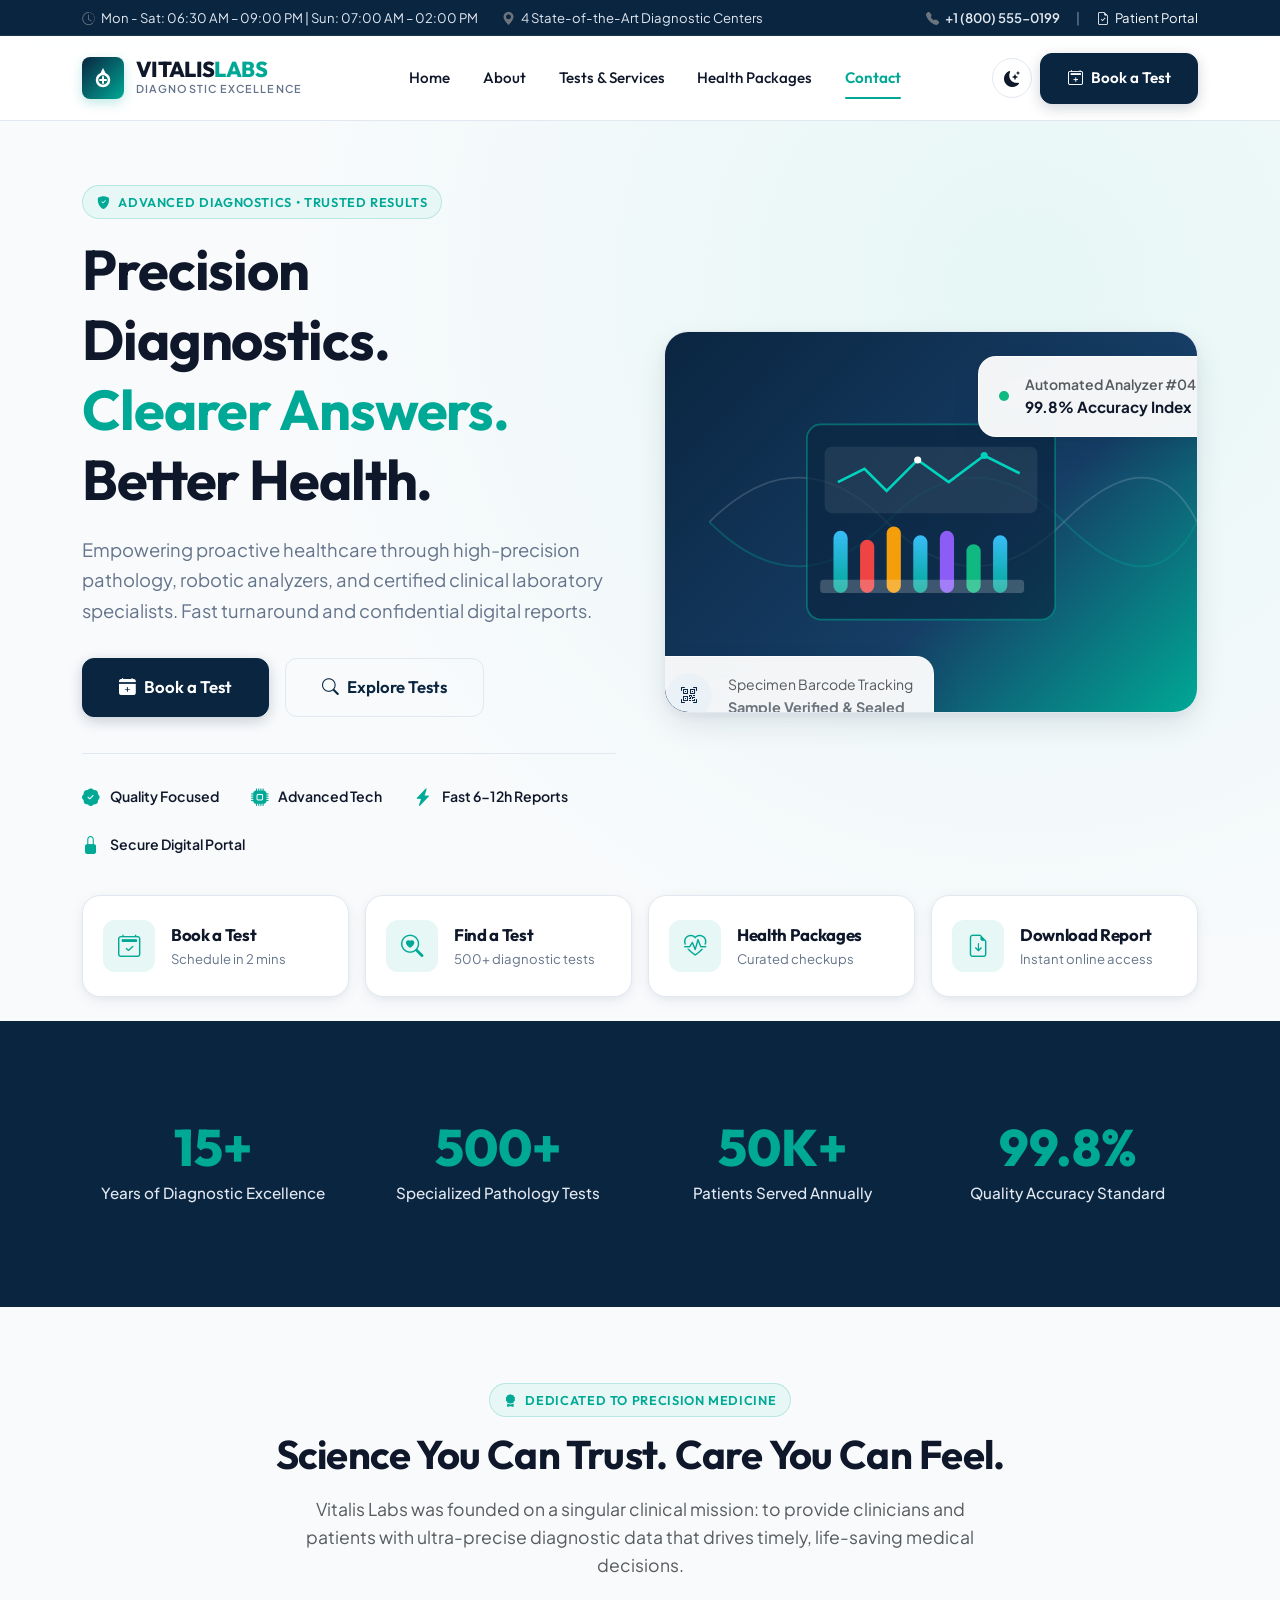
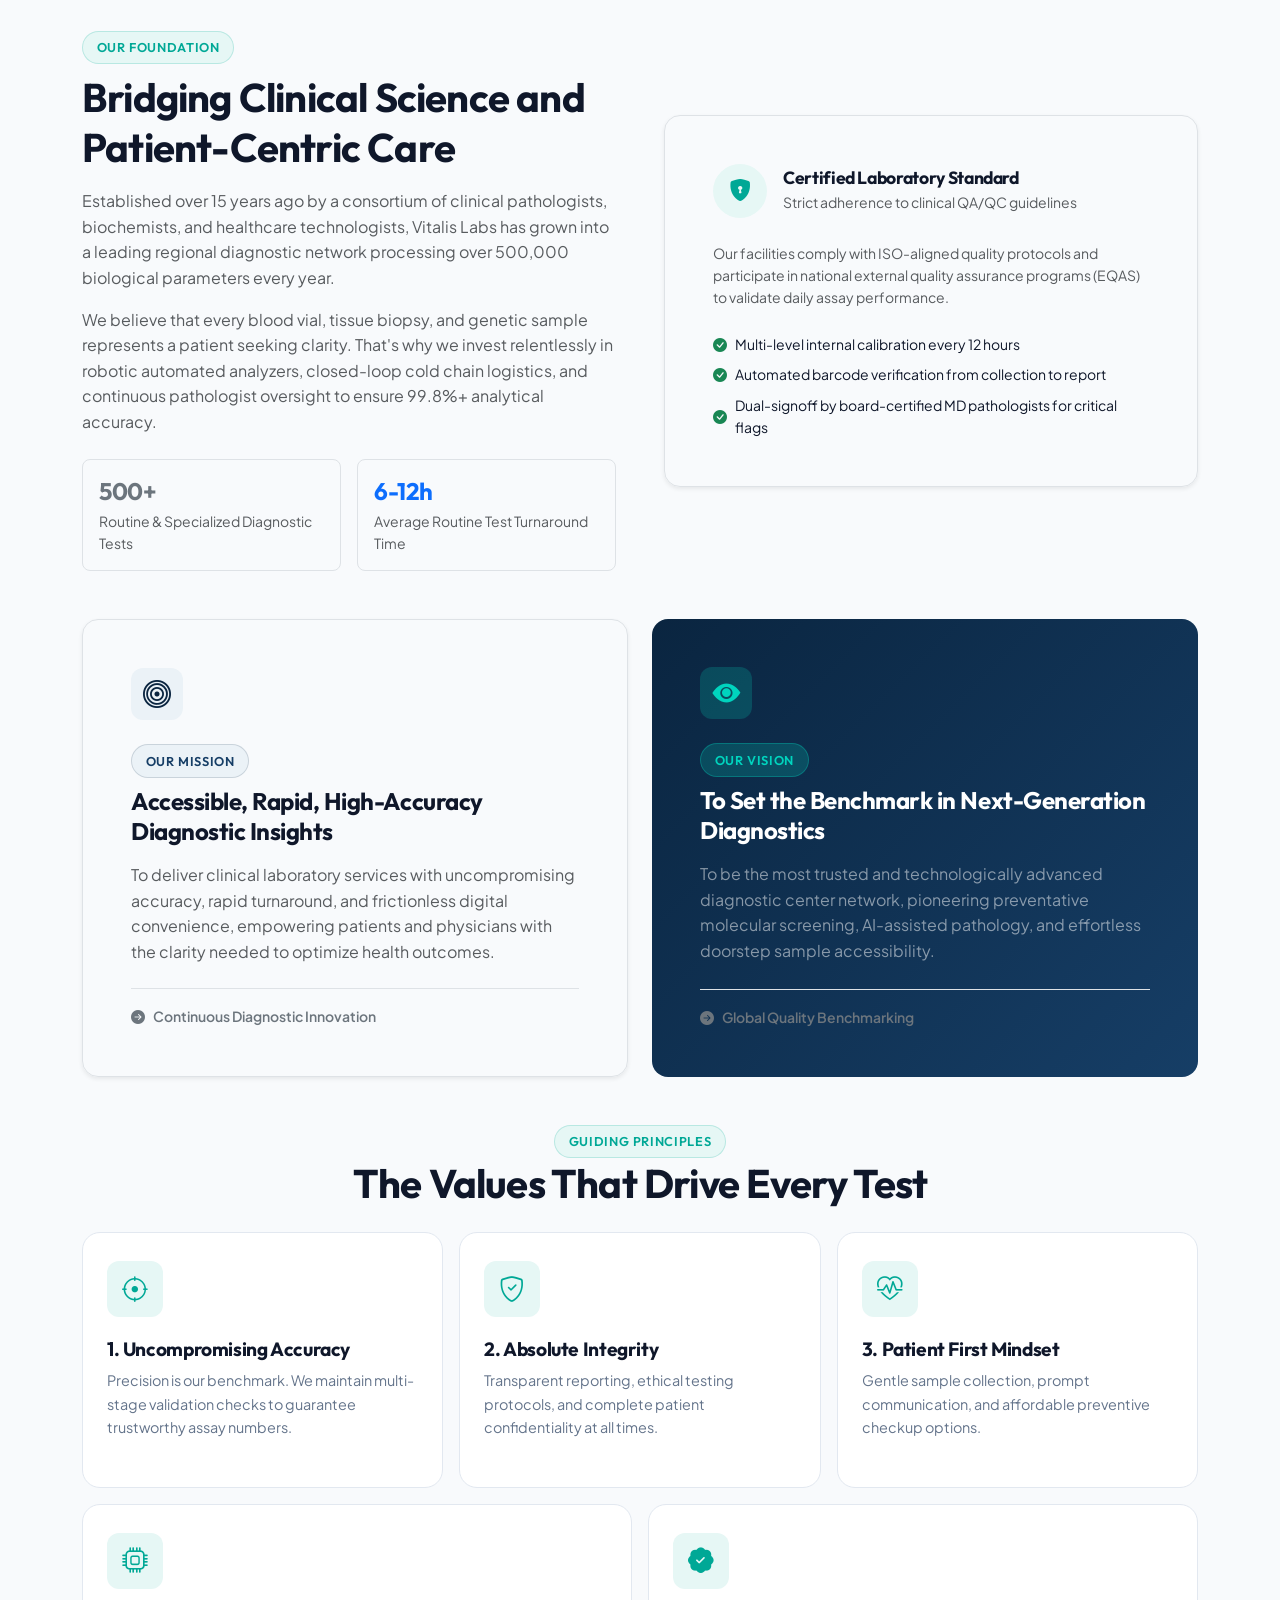
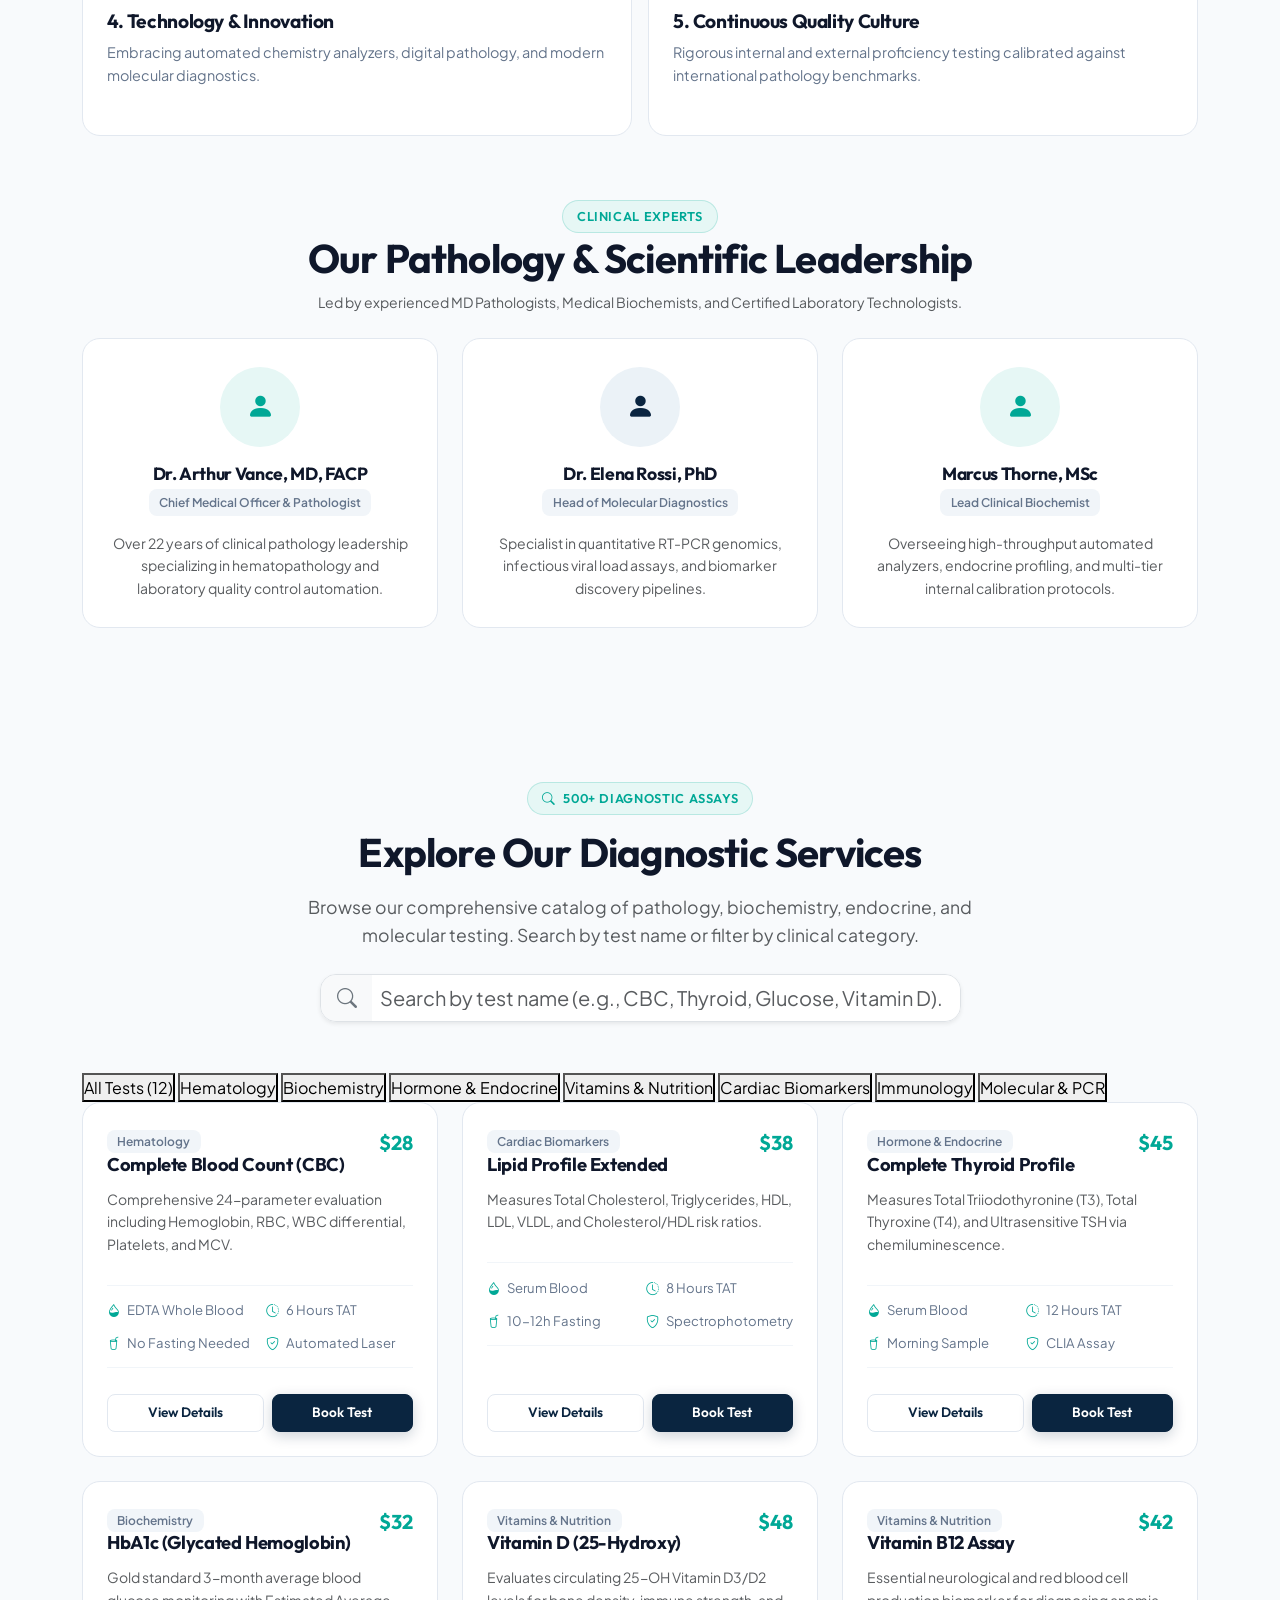
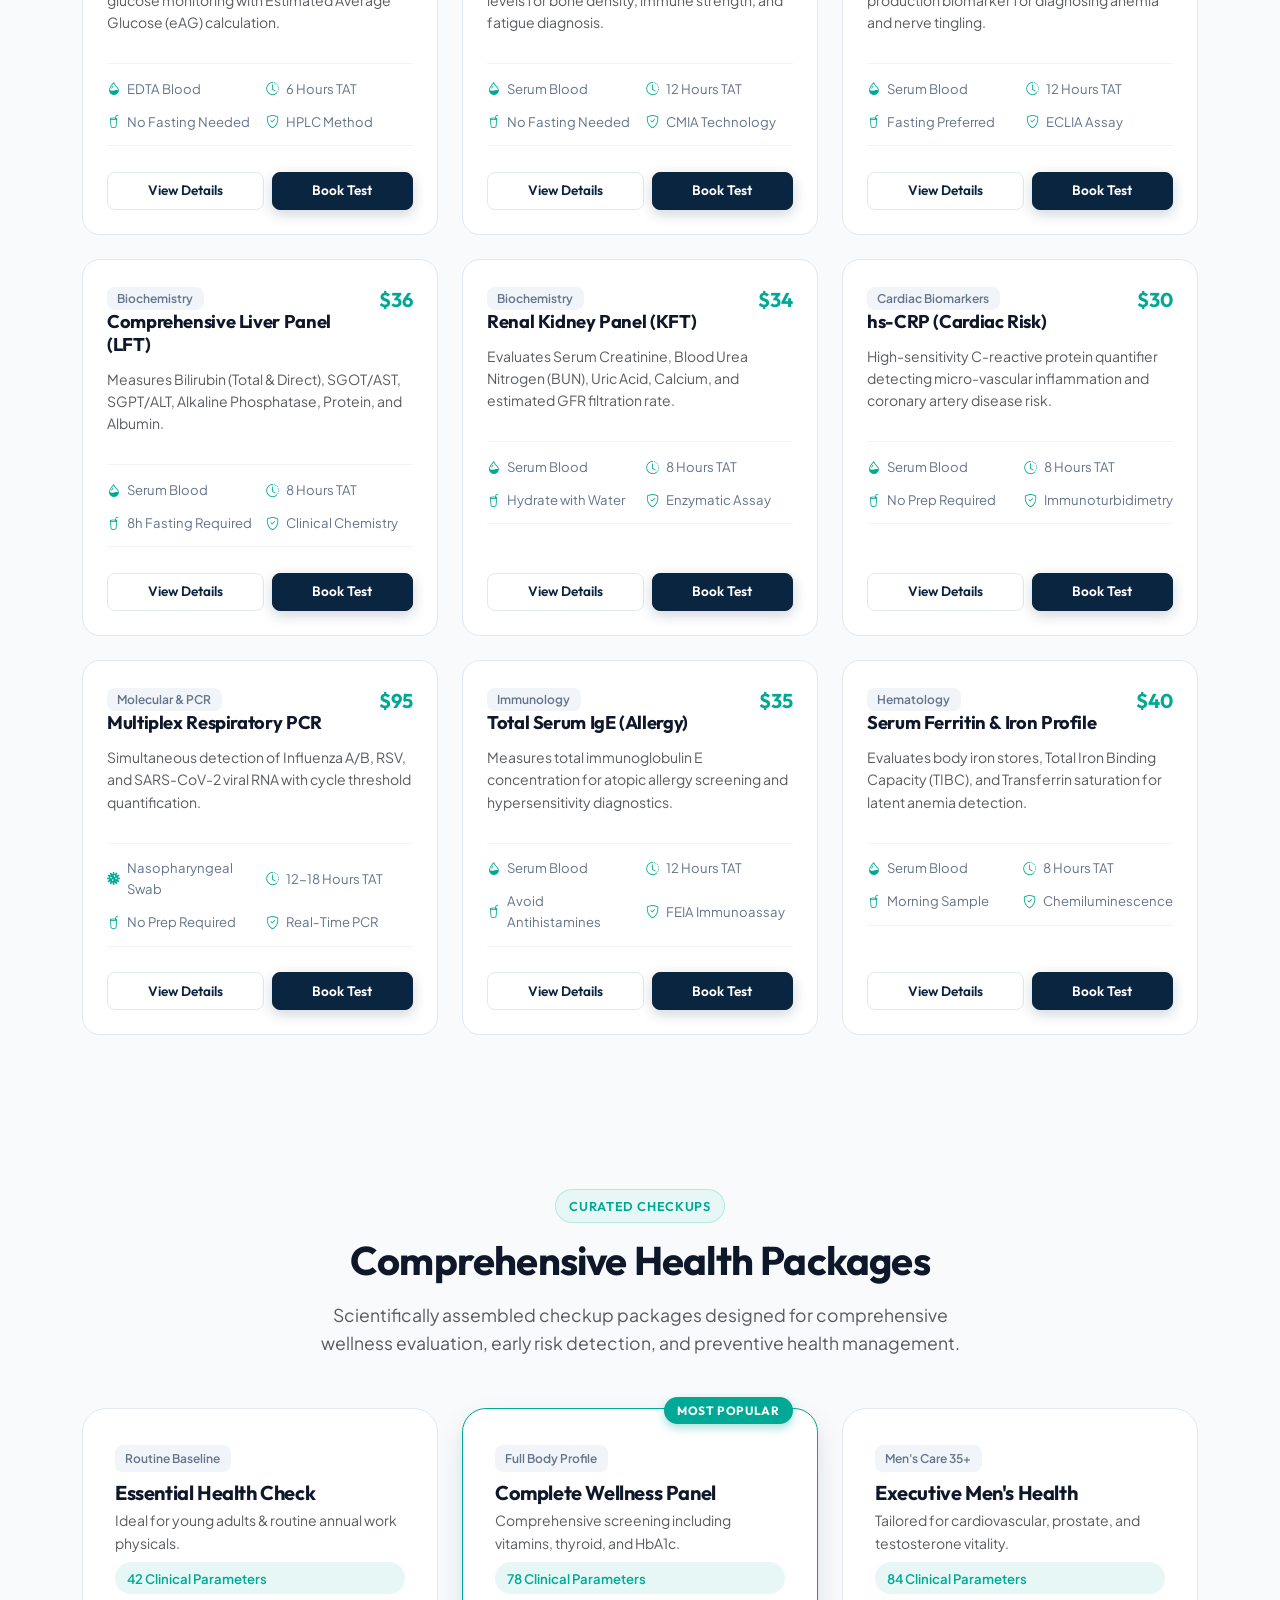
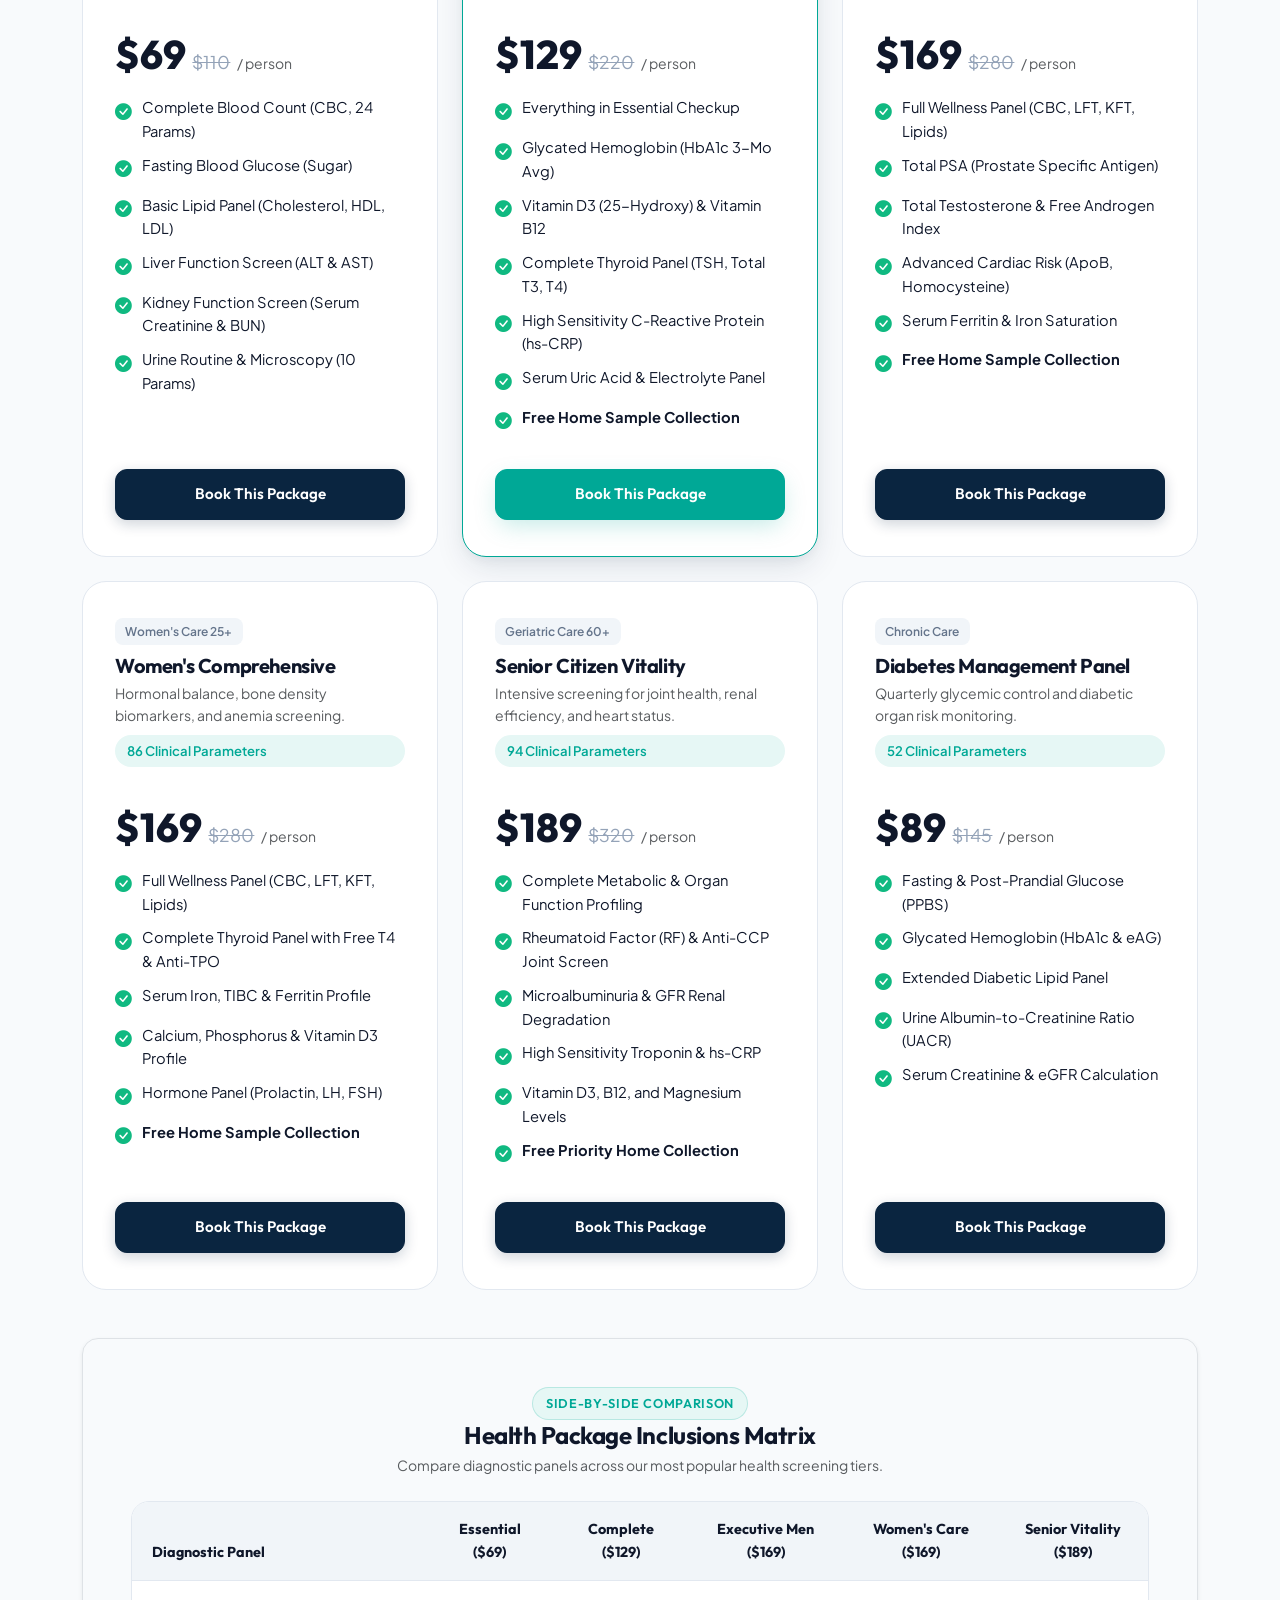
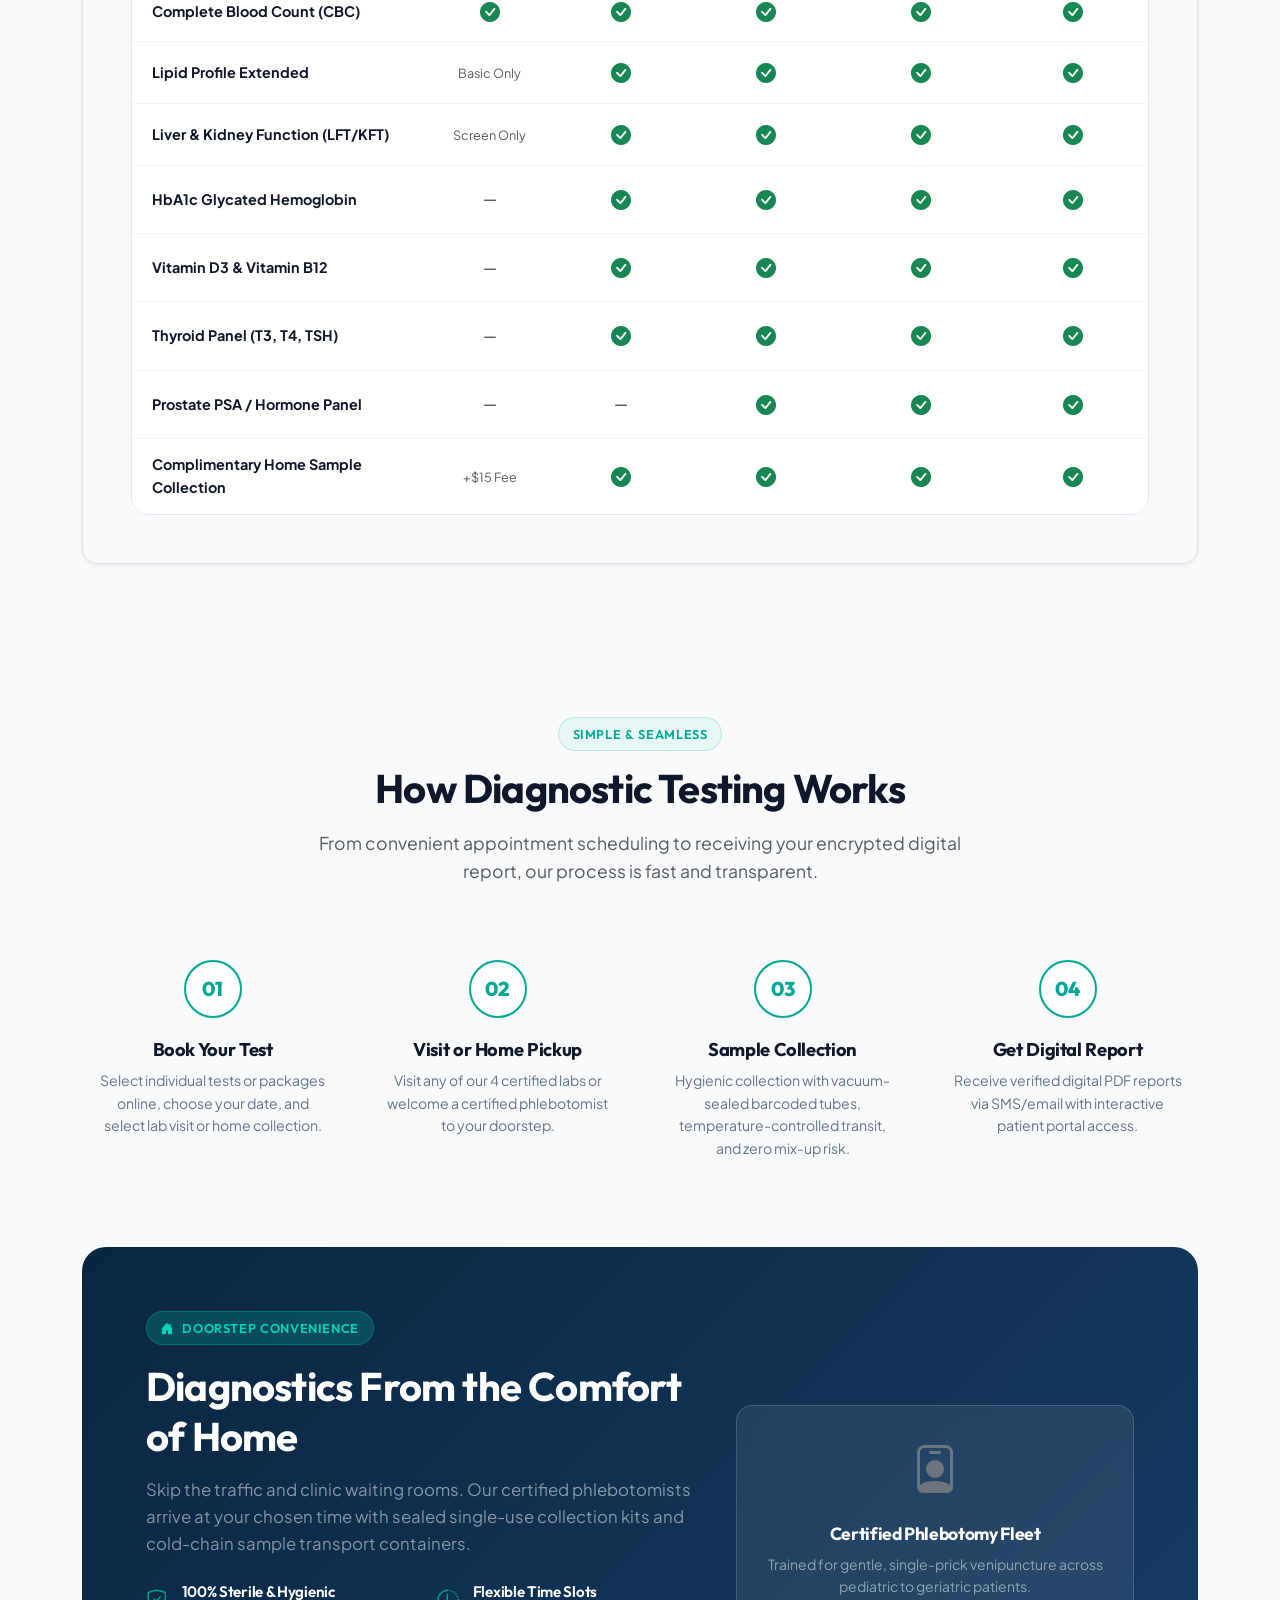
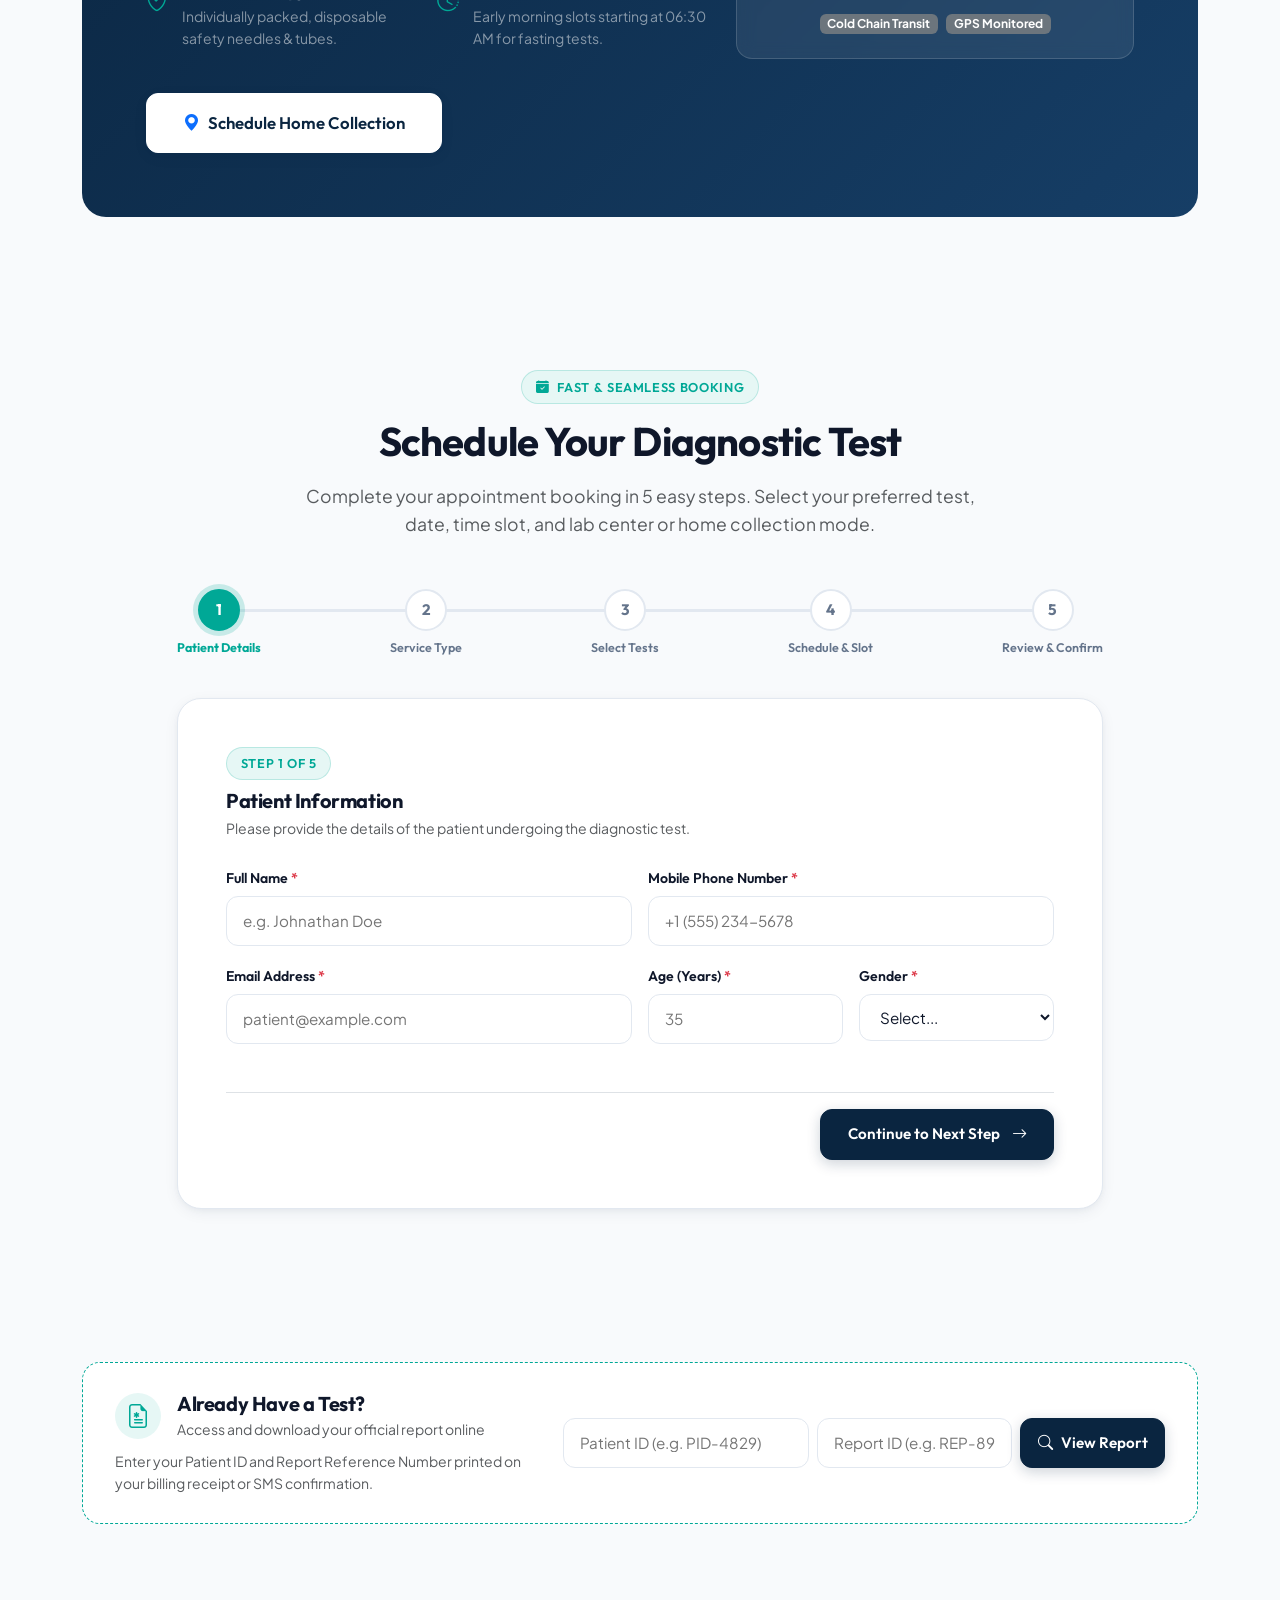
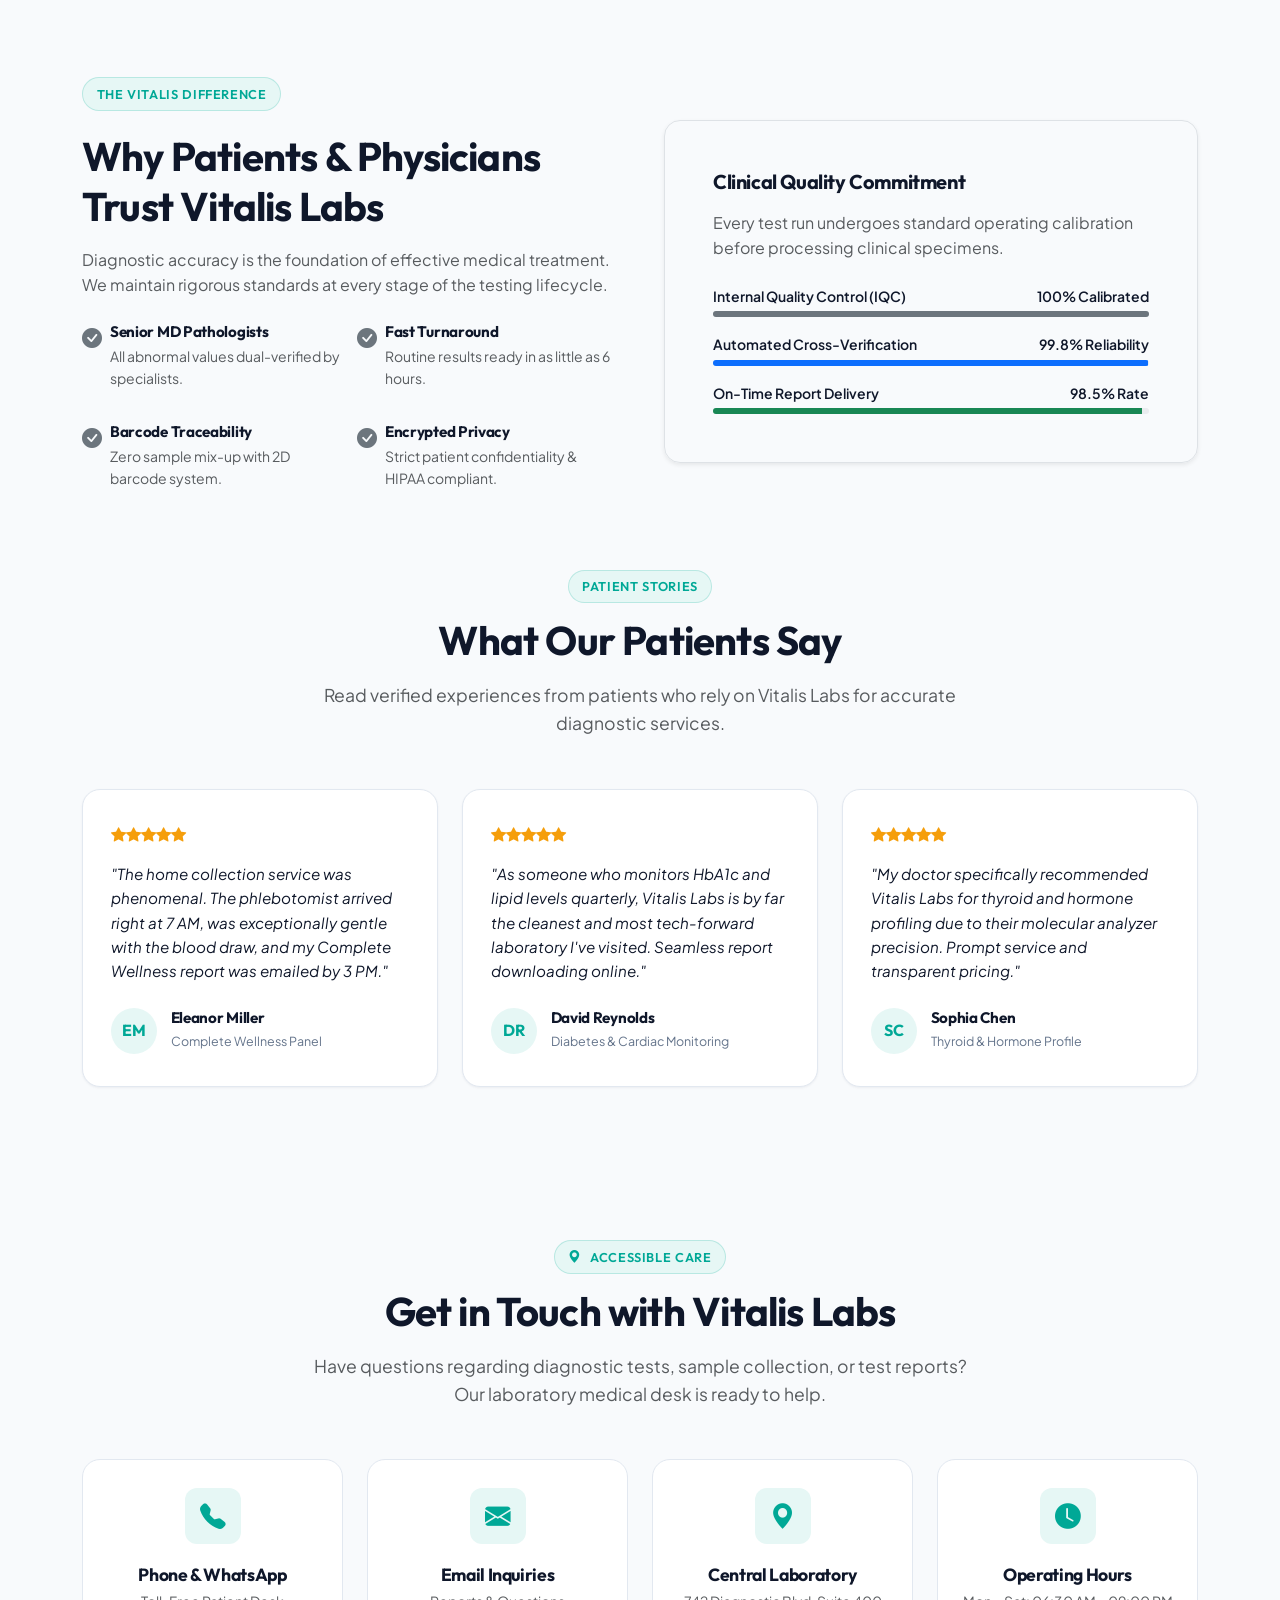
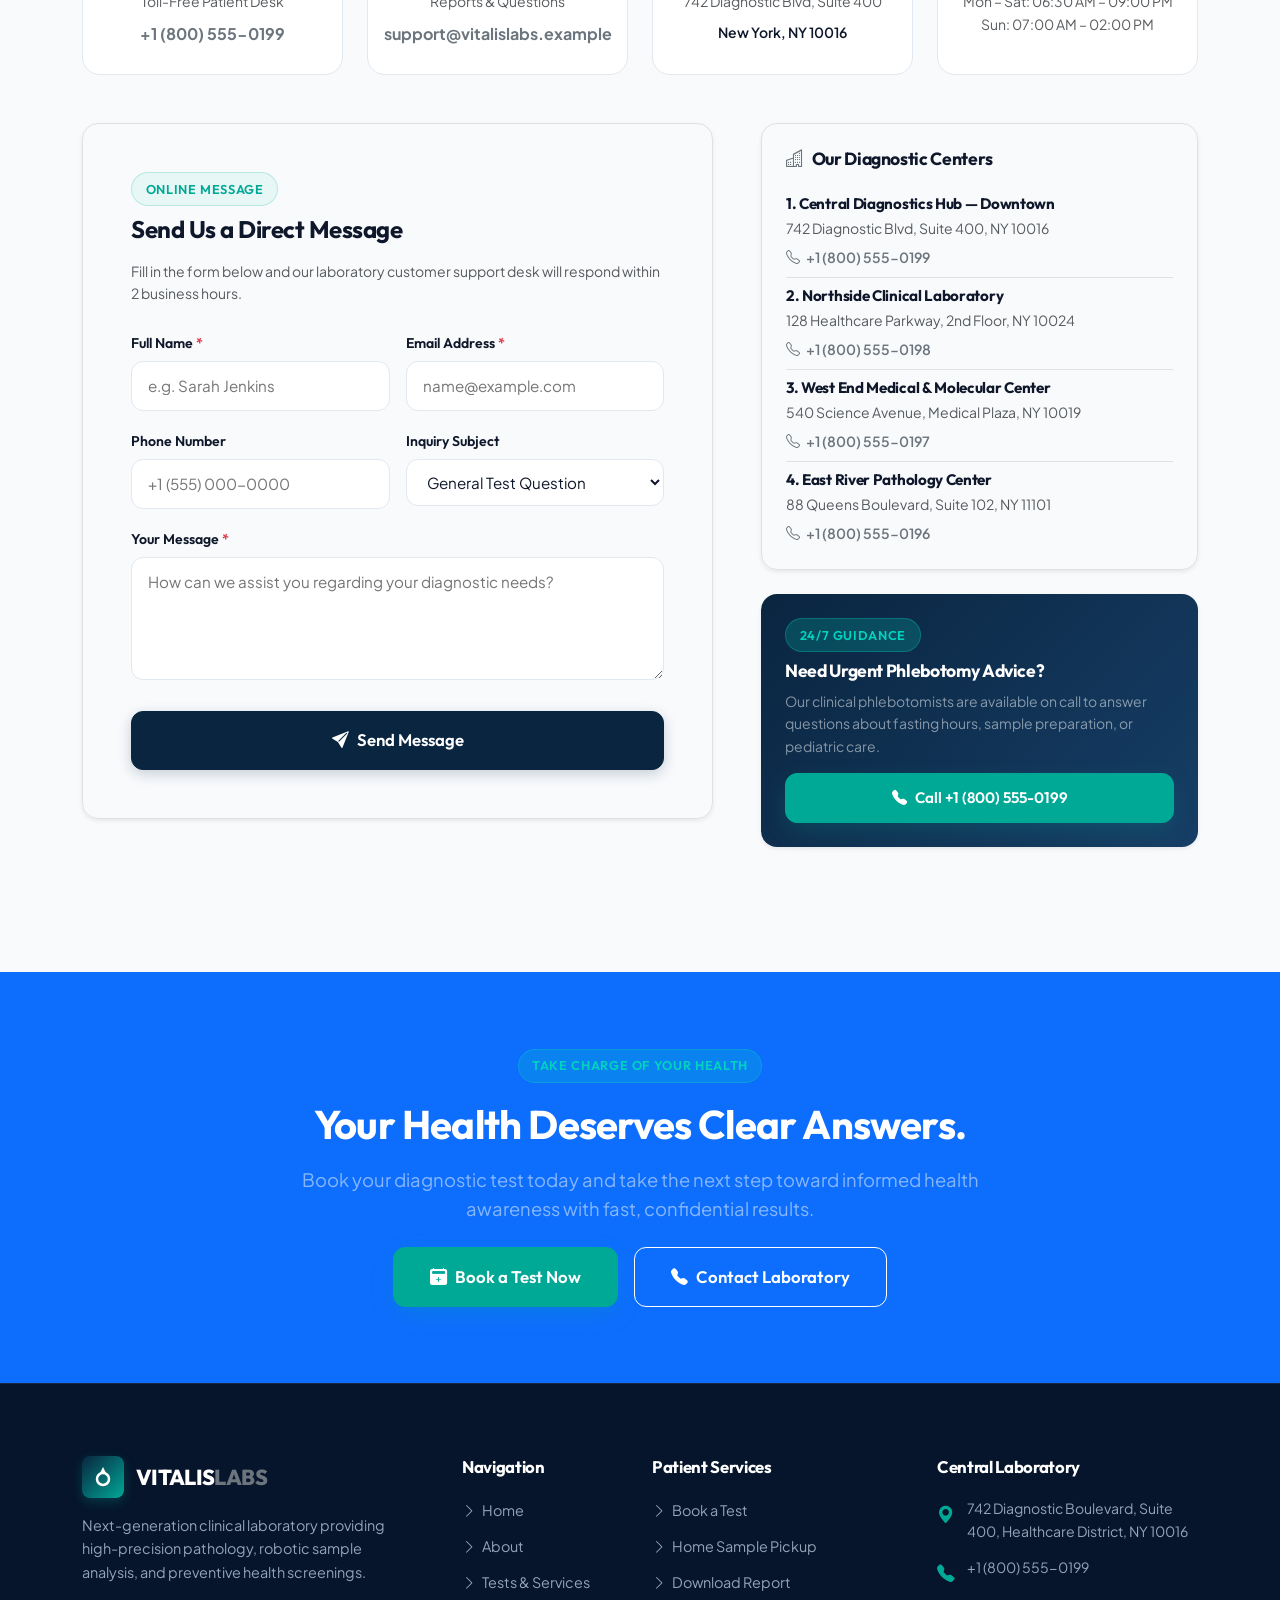
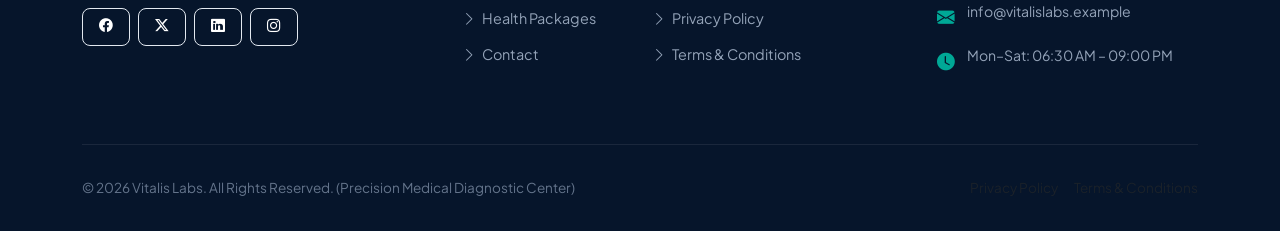
==== index.html @ 1c73267d "Initial commit - Vitalis Labs Medical Laboratory Single Page Website" ====
<!DOCTYPE html>
<html lang="en" data-theme="light">
<head>
  <meta charset="UTF-8">
  <meta name="viewport" content="width=device-width, initial-scale=1.0">
  <title>Vitalis Labs — Precision Medical Diagnostic & Pathology Center</title>
  <meta name="description" content="Vitalis Labs delivers next-generation clinical pathology, molecular diagnostics, and preventive health screenings with unmatched accuracy, rapid digital reports, and convenient home sample collection.">
  <meta name="keywords" content="medical laboratory, blood test, diagnostic center, pathology lab, health checkup packages, molecular diagnostics, home sample collection, book lab test online">
  <meta name="author" content="Vitalis Labs">
  
  <!-- Open Graph / Social Meta -->
  <meta property="og:type" content="website">
  <meta property="og:title" content="Vitalis Labs — Precision Diagnostics. Clearer Answers. Better Health.">
  <meta property="og:description" content="Next-generation medical diagnostics and clinical pathology lab offering 500+ diagnostic tests, comprehensive wellness packages, and certified digital reports.">
  
  <!-- Bootstrap 5 CSS & Bootstrap Icons -->
  <link rel="stylesheet" href="https://cdn.jsdelivr.net/npm/bootstrap@5.3.3/dist/css/bootstrap.min.css">
  <link rel="stylesheet" href="https://cdn.jsdelivr.net/npm/bootstrap-icons@1.11.3/font/bootstrap-icons.min.css">
  
  <!-- Custom Design System Stylesheet -->
  <link rel="stylesheet" href="assets/css/style.css">
</head>
<body data-bs-spy="scroll" data-bs-target="#vitalisMainNav" data-bs-offset="100" tabindex="0">

  <!-- TOP ANNOUNCEMENT & QUICK INFO BAR -->
  <div class="vitalis-topbar d-none d-md-block">
    <div class="container">
      <div class="d-flex justify-content-between align-items-center">
        <div class="d-flex align-items-center gap-4">
          <span><i class="bi bi-clock-history text-secondary me-1"></i> Mon - Sat: 06:30 AM – 09:00 PM | Sun: 07:00 AM – 02:00 PM</span>
          <span><i class="bi bi-geo-alt-fill text-secondary me-1"></i> 4 State-of-the-Art Diagnostic Centers</span>
        </div>
        <div class="d-flex align-items-center gap-3">
          <a href="tel:+18005550199" class="fw-semibold"><i class="bi bi-telephone-fill text-secondary me-1"></i> +1 (800) 555-0199</a>
          <span class="text-white-50">|</span>
          <a href="#reportAccessSection" class="text-light hover-teal"><i class="bi bi-file-earmark-check me-1"></i> Patient Portal</a>
        </div>
      </div>
    </div>
  </div>

  <!-- STICKY MAIN NAVIGATION HEADER (Exact Same 5 Navigation Links) -->
  <header class="vitalis-navbar sticky-top">
    <div class="container">
      <nav class="navbar navbar-expand-lg p-0" id="vitalisMainNav">
        <!-- Brand Logo -->
        <a class="navbar-brand navbar-brand-vitalis" href="#home">
          <div class="brand-logo-icon">
            <svg width="24" height="24" viewBox="0 0 24 24" fill="none" xmlns="http://www.w3.org/2000/svg">
              <path d="M12 2L15 8H9L12 2Z" fill="white"/>
              <circle cx="12" cy="14" r="6" stroke="white" stroke-width="2.5"/>
              <path d="M9 14H15" stroke="white" stroke-width="2" stroke-linecap="round"/>
              <path d="M12 11V17" stroke="white" stroke-width="2" stroke-linecap="round"/>
            </svg>
          </div>
          <div class="brand-text">
            <span class="brand-title">VITALIS<span>LABS</span></span>
            <span class="brand-subtitle">Diagnostic Excellence</span>
          </div>
        </a>

        <!-- Right Side Nav Actions & Toggle -->
        <div class="d-flex align-items-center gap-2 order-lg-3">
          <!-- Theme Switcher -->
          <button class="theme-toggle-btn" aria-label="Toggle theme mode" title="Toggle Light / Dark Mode">
            <i class="bi bi-moon-stars-fill"></i>
          </button>

          <!-- Book a Test Primary CTA -->
          <a href="#book-a-test" class="btn-vitalis btn-vitalis-primary d-none d-sm-inline-flex">
            <i class="bi bi-calendar2-plus"></i> Book a Test
          </a>

          <!-- Mobile Hamburger Toggle -->
          <button class="navbar-toggler border-0 shadow-none p-1 ms-1" type="button" data-bs-toggle="offcanvas" data-bs-target="#vitalisOffcanvasNav" aria-controls="vitalisOffcanvasNav" aria-label="Toggle navigation">
            <i class="bi bi-list fs-2 text-main"></i>
          </button>
        </div>

        <!-- Desktop Navigation Links (Same 5 Nav Items) -->
        <div class="collapse navbar-collapse justify-content-center order-lg-2">
          <ul class="navbar-nav gap-1">
            <li class="nav-item">
              <a class="nav-link nav-link-vitalis active" aria-current="page" href="#home">Home</a>
            </li>
            <li class="nav-item">
              <a class="nav-link nav-link-vitalis" href="#about">About</a>
            </li>
            <li class="nav-item">
              <a class="nav-link nav-link-vitalis" href="#tests-services">Tests & Services</a>
            </li>
            <li class="nav-item">
              <a class="nav-link nav-link-vitalis" href="#health-packages">Health Packages</a>
            </li>
            <li class="nav-item">
              <a class="nav-link nav-link-vitalis" href="#contact">Contact</a>
            </li>
          </ul>
        </div>
      </nav>
    </div>
  </header>

  <!-- MOBILE OFFCANVAS NAVIGATION MENU (Same 5 Nav Items) -->
  <div class="offcanvas offcanvas-end" tabindex="-1" id="vitalisOffcanvasNav" aria-labelledby="vitalisOffcanvasNavLabel">
    <div class="offcanvas-header border-bottom">
      <div class="navbar-brand-vitalis">
        <div class="brand-logo-icon">
          <i class="bi bi-activity text-white"></i>
        </div>
        <div class="brand-text">
          <span class="brand-title">VITALIS<span>LABS</span></span>
        </div>
      </div>
      <button type="button" class="btn-close shadow-none" data-bs-dismiss="offcanvas" aria-label="Close"></button>
    </div>
    <div class="offcanvas-body d-flex flex-column justify-content-between p-4">
      <ul class="navbar-nav gap-2">
        <li class="nav-item">
          <a class="nav-link nav-link-vitalis active fs-5" href="#home" data-bs-dismiss="offcanvas">Home</a>
        </li>
        <li class="nav-item">
          <a class="nav-link nav-link-vitalis fs-5" href="#about" data-bs-dismiss="offcanvas">About</a>
        </li>
        <li class="nav-item">
          <a class="nav-link nav-link-vitalis fs-5" href="#tests-services" data-bs-dismiss="offcanvas">Tests & Services</a>
        </li>
        <li class="nav-item">
          <a class="nav-link nav-link-vitalis fs-5" href="#health-packages" data-bs-dismiss="offcanvas">Health Packages</a>
        </li>
        <li class="nav-item">
          <a class="nav-link nav-link-vitalis fs-5" href="#contact" data-bs-dismiss="offcanvas">Contact</a>
        </li>
      </ul>
      <div class="pt-4 border-top">
        <a href="#book-a-test" class="btn-vitalis btn-vitalis-primary w-100 mb-3" data-bs-dismiss="offcanvas">
          <i class="bi bi-calendar2-plus"></i> Book a Test
        </a>
        <p class="small text-muted mb-0"><i class="bi bi-telephone-fill text-secondary me-2"></i>+1 (800) 555-0199</p>
      </div>
    </div>
  </div>

  <!-- =========================================================================
       1. HERO SECTION (#home)
       ========================================================================= -->
  <section class="hero-vitalis" id="home">
    <div class="container">
      <div class="row align-items-center g-5">
        <!-- Hero Left Column -->
        <div class="col-lg-6 hero-content">
          <span class="badge-vitalis">
            <i class="bi bi-shield-fill-check"></i> Advanced Diagnostics • Trusted Results
          </span>
          <h1 class="hero-title">
            Precision Diagnostics. <br>
            <span class="text-teal">Clearer Answers.</span> <br>
            Better Health.
          </h1>
          <p class="hero-subtitle">
            Empowering proactive healthcare through high-precision pathology, robotic analyzers, and certified clinical laboratory specialists. Fast turnaround and confidential digital reports.
          </p>

          <div class="d-flex flex-wrap gap-3">
            <a href="#book-a-test" class="btn-vitalis btn-vitalis-primary btn-vitalis-lg">
              <i class="bi bi-calendar-plus-fill"></i> Book a Test
            </a>
            <a href="#tests-services" class="btn-vitalis btn-vitalis-outline btn-vitalis-lg">
              <i class="bi bi-search"></i> Explore Tests
            </a>
          </div>

          <!-- Trust Indicators -->
          <div class="hero-trust-list">
            <div class="trust-item">
              <i class="bi bi-patch-check-fill"></i>
              <span>Quality Focused</span>
            </div>
            <div class="trust-item">
              <i class="bi bi-cpu-fill"></i>
              <span>Advanced Tech</span>
            </div>
            <div class="trust-item">
              <i class="bi bi-lightning-charge-fill"></i>
              <span>Fast 6-12h Reports</span>
            </div>
            <div class="trust-item">
              <i class="bi bi-lock-fill"></i>
              <span>Secure Digital Portal</span>
            </div>
          </div>
        </div>

        <!-- Hero Right Column (Layered Visual Composition) -->
        <div class="col-lg-6 hero-visual-box">
          <div class="hero-main-card">
            <!-- Modern Clinical Graphic Representation -->
            <div class="hero-media-wrapper">
              <svg class="lab-illustration" viewBox="0 0 600 380" fill="none" xmlns="http://www.w3.org/2000/svg">
                <!-- Background Grid / Molecule Matrix -->
                <defs>
                  <linearGradient id="glowGrad" x1="0%" y1="0%" x2="100%" y2="100%">
                    <stop offset="0%" stop-color="#00A896" stop-opacity="0.8"/>
                    <stop offset="100%" stop-color="#0A2540" stop-opacity="0.95"/>
                  </linearGradient>
                  <linearGradient id="tubeGrad" x1="0%" y1="0%" x2="0%" y2="100%">
                    <stop offset="0%" stop-color="#38BDF8"/>
                    <stop offset="100%" stop-color="#00A896"/>
                  </linearGradient>
                </defs>
                
                <!-- Circuit & DNA wave lines -->
                <path d="M50 190 Q150 90, 250 190 T450 190 T600 190" stroke="rgba(255,255,255,0.15)" stroke-width="2" fill="none"/>
                <path d="M50 190 Q150 290, 250 190 T450 190 T600 190" stroke="rgba(0,168,150,0.3)" stroke-width="2" fill="none"/>
                
                <!-- Automated Laboratory Centerpiece -->
                <rect x="160" y="80" width="280" height="220" rx="16" fill="rgba(10,37,64,0.7)" stroke="rgba(0,168,150,0.5)" stroke-width="2"/>
                <rect x="180" y="105" width="240" height="75" rx="8" fill="rgba(255,255,255,0.08)"/>
                
                <!-- Digital Analyzer Screen Visualization -->
                <path d="M195 145 L225 130 L250 155 L285 120 L320 145 L360 115 L400 135" stroke="#00D4BE" stroke-width="3" fill="none"/>
                <circle cx="285" cy="120" r="4" fill="#FFFFFF"/>
                <circle cx="360" cy="115" r="4" fill="#00D4BE"/>

                <!-- Specimen Sample Tubes in Rack -->
                <rect x="190" y="200" width="16" height="70" rx="8" fill="url(#tubeGrad)"/>
                <rect x="220" y="210" width="16" height="60" rx="8" fill="#EF4444"/>
                <rect x="250" y="195" width="16" height="75" rx="8" fill="#F59E0B"/>
                <rect x="280" y="205" width="16" height="65" rx="8" fill="url(#tubeGrad)"/>
                <rect x="310" y="200" width="16" height="70" rx="8" fill="#8B5CF6"/>
                <rect x="340" y="215" width="16" height="55" rx="8" fill="#10B981"/>
                <rect x="370" y="205" width="16" height="65" rx="8" fill="url(#tubeGrad)"/>
                
                <rect x="175" y="255" width="230" height="15" rx="4" fill="rgba(255,255,255,0.2)"/>
              </svg>
            </div>

            <!-- Floating Card Top Right: Realtime Diagnostic Status -->
            <div class="floating-card floating-card-top">
              <div class="d-flex align-items-center gap-3">
                <span class="pulse-indicator"></span>
                <div>
                  <div class="small text-muted fw-semibold">Automated Analyzer #04</div>
                  <div class="fw-bold text-main" style="font-size: 0.95rem;">99.8% Accuracy Index</div>
                </div>
              </div>
            </div>

            <!-- Floating Card Bottom Left: Sample Track Card -->
            <div class="floating-card floating-card-bottom">
              <div class="d-flex align-items-center gap-3">
                <div class="author-avatar" style="background: var(--primary-subtle); color: var(--primary);">
                  <i class="bi bi-qr-code-scan"></i>
                </div>
                <div>
                  <div class="small text-muted">Specimen Barcode Tracking</div>
                  <div class="fw-bold text-secondary" style="font-size: 0.9rem;">Sample Verified & Sealed</div>
                </div>
              </div>
            </div>
          </div>
        </div>
      </div>
    </div>
  </section>

  <!-- QUICK ACTION CARDS -->
  <section class="quick-actions-bar">
    <div class="container">
      <div class="row g-3">
        <div class="col-sm-6 col-lg-3">
          <a href="#book-a-test" class="quick-action-card">
            <div class="quick-action-icon">
              <i class="bi bi-calendar2-check"></i>
            </div>
            <div>
              <h3 class="quick-action-title">Book a Test</h3>
              <p class="quick-action-desc">Schedule in 2 mins</p>
            </div>
          </a>
        </div>
        <div class="col-sm-6 col-lg-3">
          <a href="#tests-services" class="quick-action-card">
            <div class="quick-action-icon">
              <i class="bi bi-search-heart"></i>
            </div>
            <div>
              <h3 class="quick-action-title">Find a Test</h3>
              <p class="quick-action-desc">500+ diagnostic tests</p>
            </div>
          </a>
        </div>
        <div class="col-sm-6 col-lg-3">
          <a href="#health-packages" class="quick-action-card">
            <div class="quick-action-icon">
              <i class="bi bi-heart-pulse"></i>
            </div>
            <div>
              <h3 class="quick-action-title">Health Packages</h3>
              <p class="quick-action-desc">Curated checkups</p>
            </div>
          </a>
        </div>
        <div class="col-sm-6 col-lg-3">
          <a href="#reportAccessSection" class="quick-action-card">
            <div class="quick-action-icon">
              <i class="bi bi-file-earmark-arrow-down"></i>
            </div>
            <div>
              <h3 class="quick-action-title">Download Report</h3>
              <p class="quick-action-desc">Instant online access</p>
            </div>
          </a>
        </div>
      </div>
    </div>
  </section>

  <!-- TRUST & STATISTICS SECTION -->
  <section class="section-py stats-section mt-4">
    <div class="container">
      <div class="row g-4 text-center">
        <div class="col-6 col-md-3">
          <div class="stat-card">
            <div class="stat-number stat-counter" data-target="15" data-suffix="+">0</div>
            <div class="stat-label">Years of Diagnostic Excellence</div>
          </div>
        </div>
        <div class="col-6 col-md-3">
          <div class="stat-card">
            <div class="stat-number stat-counter" data-target="500" data-suffix="+">0</div>
            <div class="stat-label">Specialized Pathology Tests</div>
          </div>
        </div>
        <div class="col-6 col-md-3">
          <div class="stat-card">
            <div class="stat-number stat-counter" data-target="50" data-suffix="K+">0</div>
            <div class="stat-label">Patients Served Annually</div>
          </div>
        </div>
        <div class="col-6 col-md-3">
          <div class="stat-card">
            <div class="stat-number stat-counter" data-target="99.8" data-suffix="%">0</div>
            <div class="stat-label">Quality Accuracy Standard</div>
          </div>
        </div>
      </div>
    </div>
  </section>

  <!-- =========================================================================
       2. ABOUT US & CLINICAL LEADERSHIP (#about)
       ========================================================================= -->
  <section class="section-py" id="about">
    <div class="container">
      <!-- Section Header -->
      <div class="section-header text-center">
        <span class="badge-vitalis"><i class="bi bi-award-fill"></i> Dedicated to Precision Medicine</span>
        <h2 class="section-title">Science You Can Trust. <span class="text-teal">Care You Can Feel.</span></h2>
        <p class="section-desc text-muted">
          Vitalis Labs was founded on a singular clinical mission: to provide clinicians and patients with ultra-precise diagnostic data that drives timely, life-saving medical decisions.
        </p>
      </div>

      <!-- Story & Quality Standards -->
      <div class="row align-items-center g-5 mb-5">
        <div class="col-lg-6">
          <span class="badge-vitalis mb-2">Our Foundation</span>
          <h3 class="h2 fw-bold mb-3">Bridging Clinical Science and Patient-Centric Care</h3>
          <p class="text-muted mb-3">
            Established over 15 years ago by a consortium of clinical pathologists, biochemists, and healthcare technologists, Vitalis Labs has grown into a leading regional diagnostic network processing over 500,000 biological parameters every year.
          </p>
          <p class="text-muted mb-4">
            We believe that every blood vial, tissue biopsy, and genetic sample represents a patient seeking clarity. That's why we invest relentlessly in robotic automated analyzers, closed-loop cold chain logistics, and continuous pathologist oversight to ensure 99.8%+ analytical accuracy.
          </p>

          <div class="row g-3">
            <div class="col-6">
              <div class="p-3 rounded-3 bg-subtle border">
                <h4 class="h3 fw-bold text-secondary mb-1">500+</h4>
                <p class="small text-muted mb-0">Routine & Specialized Diagnostic Tests</p>
              </div>
            </div>
            <div class="col-6">
              <div class="p-3 rounded-3 bg-subtle border">
                <h4 class="h3 fw-bold text-primary mb-1">6-12h</h4>
                <p class="small text-muted mb-0">Average Routine Test Turnaround Time</p>
              </div>
            </div>
          </div>
        </div>

        <div class="col-lg-6">
          <div class="p-4 p-md-5 rounded-4 border bg-surface shadow-sm position-relative overflow-hidden">
            <div class="d-flex align-items-center gap-3 mb-4">
              <div class="author-avatar" style="width: 54px; height: 54px; font-size: 1.4rem;">
                <i class="bi bi-shield-lock-fill"></i>
              </div>
              <div>
                <h4 class="h5 fw-bold mb-0">Certified Laboratory Standard</h4>
                <span class="small text-muted">Strict adherence to clinical QA/QC guidelines</span>
              </div>
            </div>
            <p class="small text-muted mb-4">
              Our facilities comply with ISO-aligned quality protocols and participate in national external quality assurance programs (EQAS) to validate daily assay performance.
            </p>
            <ul class="list-unstyled mb-0">
              <li class="d-flex align-items-center gap-2 mb-2 small text-main">
                <i class="bi bi-check-circle-fill text-success"></i> Multi-level internal calibration every 12 hours
              </li>
              <li class="d-flex align-items-center gap-2 mb-2 small text-main">
                <i class="bi bi-check-circle-fill text-success"></i> Automated barcode verification from collection to report
              </li>
              <li class="d-flex align-items-center gap-2 small text-main">
                <i class="bi bi-check-circle-fill text-success"></i> Dual-signoff by board-certified MD pathologists for critical flags
              </li>
            </ul>
          </div>
        </div>
      </div>

      <!-- Mission & Vision Cards -->
      <div class="row g-4 mb-5">
        <div class="col-lg-6">
          <div class="p-4 p-md-5 rounded-4 h-100 bg-surface border shadow-sm d-flex flex-column justify-content-between">
            <div>
              <div class="quick-action-icon mb-4" style="background: var(--primary-subtle); color: var(--primary);">
                <i class="bi bi-bullseye fs-3"></i>
              </div>
              <span class="badge-vitalis badge-vitalis-primary mb-2">Our Mission</span>
              <h3 class="h3 fw-bold mb-3">Accessible, Rapid, High-Accuracy Diagnostic Insights</h3>
              <p class="text-muted mb-0">
                To deliver clinical laboratory services with uncompromising accuracy, rapid turnaround, and frictionless digital convenience, empowering patients and physicians with the clarity needed to optimize health outcomes.
              </p>
            </div>
            <div class="mt-4 pt-3 border-top d-flex align-items-center gap-2 text-secondary fw-semibold small">
              <i class="bi bi-arrow-right-circle-fill"></i> Continuous Diagnostic Innovation
            </div>
          </div>
        </div>

        <div class="col-lg-6">
          <div class="p-4 p-md-5 rounded-4 h-100 text-white d-flex flex-column justify-content-between" style="background: linear-gradient(135deg, #0A2540 0%, #163E66 100%); border-radius: var(--radius-xl);">
            <div>
              <div class="quick-action-icon mb-4" style="background: rgba(0, 212, 190, 0.2); color: #00D4BE;">
                <i class="bi bi-eye-fill fs-3"></i>
              </div>
              <span class="badge-vitalis mb-2" style="background: rgba(0, 212, 190, 0.2); color: #00D4BE; border-color: rgba(0, 212, 190, 0.3);">Our Vision</span>
              <h3 class="h3 fw-bold text-white mb-3">To Set the Benchmark in Next-Generation Diagnostics</h3>
              <p class="text-white-50 mb-0">
                To be the most trusted and technologically advanced diagnostic center network, pioneering preventative molecular screening, AI-assisted pathology, and effortless doorstep sample accessibility.
              </p>
            </div>
            <div class="mt-4 pt-3 border-top border-white-50 d-flex align-items-center gap-2 text-secondary fw-semibold small">
              <i class="bi bi-arrow-right-circle-fill text-secondary"></i> Global Quality Benchmarking
            </div>
          </div>
        </div>
      </div>

      <!-- Core Values -->
      <div class="mb-5">
        <div class="text-center mb-4">
          <span class="badge-vitalis">Guiding Principles</span>
          <h3 class="h2 fw-bold">The Values That Drive Every Test</h3>
        </div>

        <div class="row g-3">
          <div class="col-md-4 col-sm-6">
            <div class="category-card">
              <div class="category-icon-box"><i class="bi bi-crosshair"></i></div>
              <h4 class="category-title">1. Uncompromising Accuracy</h4>
              <p class="category-desc">Precision is our benchmark. We maintain multi-stage validation checks to guarantee trustworthy assay numbers.</p>
            </div>
          </div>
          <div class="col-md-4 col-sm-6">
            <div class="category-card">
              <div class="category-icon-box"><i class="bi bi-shield-check"></i></div>
              <h4 class="category-title">2. Absolute Integrity</h4>
              <p class="category-desc">Transparent reporting, ethical testing protocols, and complete patient confidentiality at all times.</p>
            </div>
          </div>
          <div class="col-md-4 col-sm-6">
            <div class="category-card">
              <div class="category-icon-box"><i class="bi bi-heart-pulse"></i></div>
              <h4 class="category-title">3. Patient First Mindset</h4>
              <p class="category-desc">Gentle sample collection, prompt communication, and affordable preventive checkup options.</p>
            </div>
          </div>
          <div class="col-md-6 col-sm-6">
            <div class="category-card">
              <div class="category-icon-box"><i class="bi bi-cpu"></i></div>
              <h4 class="category-title">4. Technology & Innovation</h4>
              <p class="category-desc">Embracing automated chemistry analyzers, digital pathology, and modern molecular diagnostics.</p>
            </div>
          </div>
          <div class="col-md-6 col-sm-12">
            <div class="category-card">
              <div class="category-icon-box"><i class="bi bi-patch-check-fill"></i></div>
              <h4 class="category-title">5. Continuous Quality Culture</h4>
              <p class="category-desc">Rigorous internal and external proficiency testing calibrated against international pathology benchmarks.</p>
            </div>
          </div>
        </div>
      </div>

      <!-- Scientific Leadership Team -->
      <div class="pt-3">
        <div class="text-center mb-4">
          <span class="badge-vitalis">Clinical Experts</span>
          <h3 class="h2 fw-bold">Our Pathology & Scientific Leadership</h3>
          <p class="text-muted small">Led by experienced MD Pathologists, Medical Biochemists, and Certified Laboratory Technologists.</p>
        </div>

        <div class="row g-4">
          <div class="col-md-4">
            <div class="category-card text-center align-items-center">
              <div class="author-avatar mb-3" style="width: 80px; height: 80px; font-size: 1.75rem; background: var(--secondary-light); color: var(--secondary);">
                <i class="bi bi-person-fill"></i>
              </div>
              <h4 class="h5 fw-bold mb-1">Dr. Arthur Vance, MD, FACP</h4>
              <span class="badge-tag mb-3">Chief Medical Officer & Pathologist</span>
              <p class="small text-muted mb-0">Over 22 years of clinical pathology leadership specializing in hematopathology and laboratory quality control automation.</p>
            </div>
          </div>

          <div class="col-md-4">
            <div class="category-card text-center align-items-center">
              <div class="author-avatar mb-3" style="width: 80px; height: 80px; font-size: 1.75rem; background: var(--primary-subtle); color: var(--primary);">
                <i class="bi bi-person-fill"></i>
              </div>
              <h4 class="h5 fw-bold mb-1">Dr. Elena Rossi, PhD</h4>
              <span class="badge-tag mb-3">Head of Molecular Diagnostics</span>
              <p class="small text-muted mb-0">Specialist in quantitative RT-PCR genomics, infectious viral load assays, and biomarker discovery pipelines.</p>
            </div>
          </div>

          <div class="col-md-4">
            <div class="category-card text-center align-items-center">
              <div class="author-avatar mb-3" style="width: 80px; height: 80px; font-size: 1.75rem; background: var(--secondary-light); color: var(--secondary);">
                <i class="bi bi-person-fill"></i>
              </div>
              <h4 class="h5 fw-bold mb-1">Marcus Thorne, MSc</h4>
              <span class="badge-tag mb-3">Lead Clinical Biochemist</span>
              <p class="small text-muted mb-0">Overseeing high-throughput automated analyzers, endocrine profiling, and multi-tier internal calibration protocols.</p>
            </div>
          </div>
        </div>
      </div>

    </div>
  </section>

  <!-- =========================================================================
       3. TESTS & SERVICES DIRECTORY (#tests-services)
       ========================================================================= -->
  <section class="section-py bg-alt" id="tests-services">
    <div class="container">
      <div class="section-header text-center">
        <span class="badge-vitalis"><i class="bi bi-search"></i> 500+ Diagnostic Assays</span>
        <h2 class="section-title">Explore Our Diagnostic Services</h2>
        <p class="section-desc text-muted mb-4">
          Browse our comprehensive catalog of pathology, biochemistry, endocrine, and molecular testing. Search by test name or filter by clinical category.
        </p>

        <!-- Live Search Input -->
        <div class="row justify-content-center">
          <div class="col-lg-7 col-md-9">
            <div class="input-group input-group-lg shadow-sm rounded-4 overflow-hidden border">
              <span class="input-group-text bg-surface border-0 ps-3 text-secondary"><i class="bi bi-search fs-5"></i></span>
              <input type="text" id="testSearchInput" class="form-control bg-surface border-0 shadow-none ps-2" placeholder="Search by test name (e.g., CBC, Thyroid, Glucose, Vitamin D)..." aria-label="Search tests">
            </div>
          </div>
        </div>
      </div>

      <!-- Category Filter Pills -->
      <div class="test-filter-pills-wrap">
        <button class="test-filter-pill active" data-filter="all">All Tests (12)</button>
        <button class="test-filter-pill" data-filter="hematology">Hematology</button>
        <button class="test-filter-pill" data-filter="biochemistry">Biochemistry</button>
        <button class="test-filter-pill" data-filter="hormone">Hormone & Endocrine</button>
        <button class="test-filter-pill" data-filter="vitamins">Vitamins & Nutrition</button>
        <button class="test-filter-pill" data-filter="cardiac">Cardiac Biomarkers</button>
        <button class="test-filter-pill" data-filter="immunology">Immunology</button>
        <button class="test-filter-pill" data-filter="molecular">Molecular & PCR</button>
      </div>

      <!-- No Tests Found State -->
      <div id="noTestsFound" class="alert alert-info text-center py-5 rounded-4" style="display: none;">
        <i class="bi bi-search fs-1 d-block mb-2 text-secondary"></i>
        <h4 class="fw-bold">No diagnostic tests match your search</h4>
        <p class="text-muted mb-0">Try checking spelling or exploring all categories above.</p>
      </div>

      <!-- Test Catalog Grid -->
      <div class="row g-4" id="testsGridContainer">

        <!-- Test 1: CBC -->
        <div class="col-lg-4 col-md-6 test-item-wrapper" data-category="hematology">
          <div class="test-catalog-card">
            <div class="test-card-header">
              <div>
                <span class="badge-tag mb-2">Hematology</span>
                <h3 class="test-name">Complete Blood Count (CBC)</h3>
              </div>
              <span class="test-price">$28</span>
            </div>
            <p class="small text-muted test-desc">Comprehensive 24-parameter evaluation including Hemoglobin, RBC, WBC differential, Platelets, and MCV.</p>
            <div class="test-meta-grid">
              <div class="test-meta-item"><i class="bi bi-droplet-half"></i> EDTA Whole Blood</div>
              <div class="test-meta-item"><i class="bi bi-clock-history"></i> 6 Hours TAT</div>
              <div class="test-meta-item"><i class="bi bi-cup-straw"></i> No Fasting Needed</div>
              <div class="test-meta-item"><i class="bi bi-shield-check"></i> Automated Laser</div>
            </div>
            <div class="test-card-actions">
              <button type="button" class="btn-vitalis btn-vitalis-outline btn-vitalis-sm flex-grow-1 open-test-modal-btn" data-test="cbc">View Details</button>
              <a href="#book-a-test" class="btn-vitalis btn-vitalis-primary btn-vitalis-sm flex-grow-1 book-test-btn" data-test-name="Complete Blood Count (CBC)" data-test-price="28">Book Test</a>
            </div>
          </div>
        </div>

        <!-- Test 2: Lipid Profile Complete -->
        <div class="col-lg-4 col-md-6 test-item-wrapper" data-category="cardiac">
          <div class="test-catalog-card">
            <div class="test-card-header">
              <div>
                <span class="badge-tag mb-2">Cardiac Biomarkers</span>
                <h3 class="test-name">Lipid Profile Extended</h3>
              </div>
              <span class="test-price">$38</span>
            </div>
            <p class="small text-muted test-desc">Measures Total Cholesterol, Triglycerides, HDL, LDL, VLDL, and Cholesterol/HDL risk ratios.</p>
            <div class="test-meta-grid">
              <div class="test-meta-item"><i class="bi bi-droplet-half"></i> Serum Blood</div>
              <div class="test-meta-item"><i class="bi bi-clock-history"></i> 8 Hours TAT</div>
              <div class="test-meta-item"><i class="bi bi-cup-straw"></i> 10-12h Fasting</div>
              <div class="test-meta-item"><i class="bi bi-shield-check"></i> Spectrophotometry</div>
            </div>
            <div class="test-card-actions">
              <button type="button" class="btn-vitalis btn-vitalis-outline btn-vitalis-sm flex-grow-1 open-test-modal-btn" data-test="lipid">View Details</button>
              <a href="#book-a-test" class="btn-vitalis btn-vitalis-primary btn-vitalis-sm flex-grow-1 book-test-btn" data-test-name="Lipid Profile Extended" data-test-price="38">Book Test</a>
            </div>
          </div>
        </div>

        <!-- Test 3: Thyroid Profile -->
        <div class="col-lg-4 col-md-6 test-item-wrapper" data-category="hormone">
          <div class="test-catalog-card">
            <div class="test-card-header">
              <div>
                <span class="badge-tag mb-2">Hormone & Endocrine</span>
                <h3 class="test-name">Complete Thyroid Profile</h3>
              </div>
              <span class="test-price">$45</span>
            </div>
            <p class="small text-muted test-desc">Measures Total Triiodothyronine (T3), Total Thyroxine (T4), and Ultrasensitive TSH via chemiluminescence.</p>
            <div class="test-meta-grid">
              <div class="test-meta-item"><i class="bi bi-droplet-half"></i> Serum Blood</div>
              <div class="test-meta-item"><i class="bi bi-clock-history"></i> 12 Hours TAT</div>
              <div class="test-meta-item"><i class="bi bi-cup-straw"></i> Morning Sample</div>
              <div class="test-meta-item"><i class="bi bi-shield-check"></i> CLIA Assay</div>
            </div>
            <div class="test-card-actions">
              <button type="button" class="btn-vitalis btn-vitalis-outline btn-vitalis-sm flex-grow-1 open-test-modal-btn" data-test="thyroid">View Details</button>
              <a href="#book-a-test" class="btn-vitalis btn-vitalis-primary btn-vitalis-sm flex-grow-1 book-test-btn" data-test-name="Complete Thyroid Profile (T3, T4, TSH)" data-test-price="45">Book Test</a>
            </div>
          </div>
        </div>

        <!-- Test 4: Glycated Hemoglobin (HbA1c) -->
        <div class="col-lg-4 col-md-6 test-item-wrapper" data-category="biochemistry">
          <div class="test-catalog-card">
            <div class="test-card-header">
              <div>
                <span class="badge-tag mb-2">Biochemistry</span>
                <h3 class="test-name">HbA1c (Glycated Hemoglobin)</h3>
              </div>
              <span class="test-price">$32</span>
            </div>
            <p class="small text-muted test-desc">Gold standard 3-month average blood glucose monitoring with Estimated Average Glucose (eAG) calculation.</p>
            <div class="test-meta-grid">
              <div class="test-meta-item"><i class="bi bi-droplet-half"></i> EDTA Blood</div>
              <div class="test-meta-item"><i class="bi bi-clock-history"></i> 6 Hours TAT</div>
              <div class="test-meta-item"><i class="bi bi-cup-straw"></i> No Fasting Needed</div>
              <div class="test-meta-item"><i class="bi bi-shield-check"></i> HPLC Method</div>
            </div>
            <div class="test-card-actions">
              <button type="button" class="btn-vitalis btn-vitalis-outline btn-vitalis-sm flex-grow-1 open-test-modal-btn" data-test="hba1c">View Details</button>
              <a href="#book-a-test" class="btn-vitalis btn-vitalis-primary btn-vitalis-sm flex-grow-1 book-test-btn" data-test-name="HbA1c Glycated Glucose" data-test-price="32">Book Test</a>
            </div>
          </div>
        </div>

        <!-- Test 5: Vitamin D (25-Hydroxy) -->
        <div class="col-lg-4 col-md-6 test-item-wrapper" data-category="vitamins">
          <div class="test-catalog-card">
            <div class="test-card-header">
              <div>
                <span class="badge-tag mb-2">Vitamins & Nutrition</span>
                <h3 class="test-name">Vitamin D (25-Hydroxy)</h3>
              </div>
              <span class="test-price">$48</span>
            </div>
            <p class="small text-muted test-desc">Evaluates circulating 25-OH Vitamin D3/D2 levels for bone density, immune strength, and fatigue diagnosis.</p>
            <div class="test-meta-grid">
              <div class="test-meta-item"><i class="bi bi-droplet-half"></i> Serum Blood</div>
              <div class="test-meta-item"><i class="bi bi-clock-history"></i> 12 Hours TAT</div>
              <div class="test-meta-item"><i class="bi bi-cup-straw"></i> No Fasting Needed</div>
              <div class="test-meta-item"><i class="bi bi-shield-check"></i> CMIA Technology</div>
            </div>
            <div class="test-card-actions">
              <button type="button" class="btn-vitalis btn-vitalis-outline btn-vitalis-sm flex-grow-1 open-test-modal-btn" data-test="vitamind">View Details</button>
              <a href="#book-a-test" class="btn-vitalis btn-vitalis-primary btn-vitalis-sm flex-grow-1 book-test-btn" data-test-name="Vitamin D3 (25-Hydroxy)" data-test-price="48">Book Test</a>
            </div>
          </div>
        </div>

        <!-- Test 6: Vitamin B12 -->
        <div class="col-lg-4 col-md-6 test-item-wrapper" data-category="vitamins">
          <div class="test-catalog-card">
            <div class="test-card-header">
              <div>
                <span class="badge-tag mb-2">Vitamins & Nutrition</span>
                <h3 class="test-name">Vitamin B12 Assay</h3>
              </div>
              <span class="test-price">$42</span>
            </div>
            <p class="small text-muted test-desc">Essential neurological and red blood cell production biomarker for diagnosing anemia and nerve tingling.</p>
            <div class="test-meta-grid">
              <div class="test-meta-item"><i class="bi bi-droplet-half"></i> Serum Blood</div>
              <div class="test-meta-item"><i class="bi bi-clock-history"></i> 12 Hours TAT</div>
              <div class="test-meta-item"><i class="bi bi-cup-straw"></i> Fasting Preferred</div>
              <div class="test-meta-item"><i class="bi bi-shield-check"></i> ECLIA Assay</div>
            </div>
            <div class="test-card-actions">
              <button type="button" class="btn-vitalis btn-vitalis-outline btn-vitalis-sm flex-grow-1 open-test-modal-btn" data-test="vitb12">View Details</button>
              <a href="#book-a-test" class="btn-vitalis btn-vitalis-primary btn-vitalis-sm flex-grow-1 book-test-btn" data-test-name="Vitamin B12 Assay" data-test-price="42">Book Test</a>
            </div>
          </div>
        </div>

        <!-- Test 7: Liver Function Test (LFT) -->
        <div class="col-lg-4 col-md-6 test-item-wrapper" data-category="biochemistry">
          <div class="test-catalog-card">
            <div class="test-card-header">
              <div>
                <span class="badge-tag mb-2">Biochemistry</span>
                <h3 class="test-name">Comprehensive Liver Panel (LFT)</h3>
              </div>
              <span class="test-price">$36</span>
            </div>
            <p class="small text-muted test-desc">Measures Bilirubin (Total & Direct), SGOT/AST, SGPT/ALT, Alkaline Phosphatase, Protein, and Albumin.</p>
            <div class="test-meta-grid">
              <div class="test-meta-item"><i class="bi bi-droplet-half"></i> Serum Blood</div>
              <div class="test-meta-item"><i class="bi bi-clock-history"></i> 8 Hours TAT</div>
              <div class="test-meta-item"><i class="bi bi-cup-straw"></i> 8h Fasting Required</div>
              <div class="test-meta-item"><i class="bi bi-shield-check"></i> Clinical Chemistry</div>
            </div>
            <div class="test-card-actions">
              <button type="button" class="btn-vitalis btn-vitalis-outline btn-vitalis-sm flex-grow-1 open-test-modal-btn" data-test="lft">View Details</button>
              <a href="#book-a-test" class="btn-vitalis btn-vitalis-primary btn-vitalis-sm flex-grow-1 book-test-btn" data-test-name="Comprehensive Liver Panel (LFT)" data-test-price="36">Book Test</a>
            </div>
          </div>
        </div>

        <!-- Test 8: Kidney Function Test (KFT) -->
        <div class="col-lg-4 col-md-6 test-item-wrapper" data-category="biochemistry">
          <div class="test-catalog-card">
            <div class="test-card-header">
              <div>
                <span class="badge-tag mb-2">Biochemistry</span>
                <h3 class="test-name">Renal Kidney Panel (KFT)</h3>
              </div>
              <span class="test-price">$34</span>
            </div>
            <p class="small text-muted test-desc">Evaluates Serum Creatinine, Blood Urea Nitrogen (BUN), Uric Acid, Calcium, and estimated GFR filtration rate.</p>
            <div class="test-meta-grid">
              <div class="test-meta-item"><i class="bi bi-droplet-half"></i> Serum Blood</div>
              <div class="test-meta-item"><i class="bi bi-clock-history"></i> 8 Hours TAT</div>
              <div class="test-meta-item"><i class="bi bi-cup-straw"></i> Hydrate with Water</div>
              <div class="test-meta-item"><i class="bi bi-shield-check"></i> Enzymatic Assay</div>
            </div>
            <div class="test-card-actions">
              <button type="button" class="btn-vitalis btn-vitalis-outline btn-vitalis-sm flex-grow-1 open-test-modal-btn" data-test="kft">View Details</button>
              <a href="#book-a-test" class="btn-vitalis btn-vitalis-primary btn-vitalis-sm flex-grow-1 book-test-btn" data-test-name="Renal Kidney Panel (KFT)" data-test-price="34">Book Test</a>
            </div>
          </div>
        </div>

        <!-- Test 9: hs-CRP -->
        <div class="col-lg-4 col-md-6 test-item-wrapper" data-category="cardiac">
          <div class="test-catalog-card">
            <div class="test-card-header">
              <div>
                <span class="badge-tag mb-2">Cardiac Biomarkers</span>
                <h3 class="test-name">hs-CRP (Cardiac Risk)</h3>
              </div>
              <span class="test-price">$30</span>
            </div>
            <p class="small text-muted test-desc">High-sensitivity C-reactive protein quantifier detecting micro-vascular inflammation and coronary artery disease risk.</p>
            <div class="test-meta-grid">
              <div class="test-meta-item"><i class="bi bi-droplet-half"></i> Serum Blood</div>
              <div class="test-meta-item"><i class="bi bi-clock-history"></i> 8 Hours TAT</div>
              <div class="test-meta-item"><i class="bi bi-cup-straw"></i> No Prep Required</div>
              <div class="test-meta-item"><i class="bi bi-shield-check"></i> Immunoturbidimetry</div>
            </div>
            <div class="test-card-actions">
              <button type="button" class="btn-vitalis btn-vitalis-outline btn-vitalis-sm flex-grow-1 open-test-modal-btn" data-test="hscrp">View Details</button>
              <a href="#book-a-test" class="btn-vitalis btn-vitalis-primary btn-vitalis-sm flex-grow-1 book-test-btn" data-test-name="hs-CRP (Cardiac Risk)" data-test-price="30">Book Test</a>
            </div>
          </div>
        </div>

        <!-- Test 10: Multiplex Respiratory PCR -->
        <div class="col-lg-4 col-md-6 test-item-wrapper" data-category="molecular">
          <div class="test-catalog-card">
            <div class="test-card-header">
              <div>
                <span class="badge-tag mb-2">Molecular & PCR</span>
                <h3 class="test-name">Multiplex Respiratory PCR</h3>
              </div>
              <span class="test-price">$95</span>
            </div>
            <p class="small text-muted test-desc">Simultaneous detection of Influenza A/B, RSV, and SARS-CoV-2 viral RNA with cycle threshold quantification.</p>
            <div class="test-meta-grid">
              <div class="test-meta-item"><i class="bi bi-virus"></i> Nasopharyngeal Swab</div>
              <div class="test-meta-item"><i class="bi bi-clock-history"></i> 12-18 Hours TAT</div>
              <div class="test-meta-item"><i class="bi bi-cup-straw"></i> No Prep Required</div>
              <div class="test-meta-item"><i class="bi bi-shield-check"></i> Real-Time PCR</div>
            </div>
            <div class="test-card-actions">
              <button type="button" class="btn-vitalis btn-vitalis-outline btn-vitalis-sm flex-grow-1 open-test-modal-btn" data-test="pcr">View Details</button>
              <a href="#book-a-test" class="btn-vitalis btn-vitalis-primary btn-vitalis-sm flex-grow-1 book-test-btn" data-test-name="Multiplex Respiratory PCR" data-test-price="95">Book Test</a>
            </div>
          </div>
        </div>

        <!-- Test 11: Total IgE Allergy Screen -->
        <div class="col-lg-4 col-md-6 test-item-wrapper" data-category="immunology">
          <div class="test-catalog-card">
            <div class="test-card-header">
              <div>
                <span class="badge-tag mb-2">Immunology</span>
                <h3 class="test-name">Total Serum IgE (Allergy)</h3>
              </div>
              <span class="test-price">$35</span>
            </div>
            <p class="small text-muted test-desc">Measures total immunoglobulin E concentration for atopic allergy screening and hypersensitivity diagnostics.</p>
            <div class="test-meta-grid">
              <div class="test-meta-item"><i class="bi bi-droplet-half"></i> Serum Blood</div>
              <div class="test-meta-item"><i class="bi bi-clock-history"></i> 12 Hours TAT</div>
              <div class="test-meta-item"><i class="bi bi-cup-straw"></i> Avoid Antihistamines</div>
              <div class="test-meta-item"><i class="bi bi-shield-check"></i> FEIA Immunoassay</div>
            </div>
            <div class="test-card-actions">
              <button type="button" class="btn-vitalis btn-vitalis-outline btn-vitalis-sm flex-grow-1 open-test-modal-btn" data-test="ige">View Details</button>
              <a href="#book-a-test" class="btn-vitalis btn-vitalis-primary btn-vitalis-sm flex-grow-1 book-test-btn" data-test-name="Total Serum IgE (Allergy)" data-test-price="35">Book Test</a>
            </div>
          </div>
        </div>

        <!-- Test 12: Serum Ferritin & Iron Panel -->
        <div class="col-lg-4 col-md-6 test-item-wrapper" data-category="hematology">
          <div class="test-catalog-card">
            <div class="test-card-header">
              <div>
                <span class="badge-tag mb-2">Hematology</span>
                <h3 class="test-name">Serum Ferritin & Iron Profile</h3>
              </div>
              <span class="test-price">$40</span>
            </div>
            <p class="small text-muted test-desc">Evaluates body iron stores, Total Iron Binding Capacity (TIBC), and Transferrin saturation for latent anemia detection.</p>
            <div class="test-meta-grid">
              <div class="test-meta-item"><i class="bi bi-droplet-half"></i> Serum Blood</div>
              <div class="test-meta-item"><i class="bi bi-clock-history"></i> 8 Hours TAT</div>
              <div class="test-meta-item"><i class="bi bi-cup-straw"></i> Morning Sample</div>
              <div class="test-meta-item"><i class="bi bi-shield-check"></i> Chemiluminescence</div>
            </div>
            <div class="test-card-actions">
              <button type="button" class="btn-vitalis btn-vitalis-outline btn-vitalis-sm flex-grow-1 open-test-modal-btn" data-test="ferritin">View Details</button>
              <a href="#book-a-test" class="btn-vitalis btn-vitalis-primary btn-vitalis-sm flex-grow-1 book-test-btn" data-test-name="Serum Ferritin & Iron Profile" data-test-price="40">Book Test</a>
            </div>
          </div>
        </div>

      </div>
    </div>
  </section>

  <!-- =========================================================================
       4. HEALTH PACKAGES & COMPARISON MATRIX (#health-packages)
       ========================================================================= -->
  <section class="section-py" id="health-packages">
    <div class="container">
      <div class="section-header text-center">
        <span class="badge-vitalis">Curated Checkups</span>
        <h2 class="section-title">Comprehensive Health Packages</h2>
        <p class="section-desc text-muted">
          Scientifically assembled checkup packages designed for comprehensive wellness evaluation, early risk detection, and preventive health management.
        </p>
      </div>

      <!-- 6 Health Packages Grid -->
      <div class="row g-4 align-items-stretch mb-5">
        <!-- Package 1: Essential Health Check -->
        <div class="col-lg-4 col-md-6">
          <div class="package-card h-100 d-flex flex-column">
            <span class="badge-tag mb-2 align-self-start">Routine Baseline</span>
            <h3 class="h4 fw-bold mb-1">Essential Health Check</h3>
            <p class="small text-muted mb-2">Ideal for young adults & routine annual work physicals.</p>
            <span class="package-param-badge">42 Clinical Parameters</span>
            <div class="package-price-wrap">
              <span class="package-price">$69</span>
              <span class="package-price-original">$110</span>
              <span class="small text-muted">/ person</span>
            </div>
            <ul class="package-checklist mb-4">
              <li><i class="bi bi-check-circle-fill"></i> Complete Blood Count (CBC, 24 Params)</li>
              <li><i class="bi bi-check-circle-fill"></i> Fasting Blood Glucose (Sugar)</li>
              <li><i class="bi bi-check-circle-fill"></i> Basic Lipid Panel (Cholesterol, HDL, LDL)</li>
              <li><i class="bi bi-check-circle-fill"></i> Liver Function Screen (ALT & AST)</li>
              <li><i class="bi bi-check-circle-fill"></i> Kidney Function Screen (Serum Creatinine & BUN)</li>
              <li><i class="bi bi-check-circle-fill"></i> Urine Routine & Microscopy (10 Params)</li>
            </ul>
            <div class="d-grid gap-2 mt-auto">
              <a href="#book-a-test" class="btn-vitalis btn-vitalis-primary book-package-btn" data-package-name="Essential Health Check" data-package-price="69">Book This Package</a>
            </div>
          </div>
        </div>

        <!-- Package 2: Complete Wellness Panel (Featured) -->
        <div class="col-lg-4 col-md-6">
          <div class="package-card featured h-100 d-flex flex-column">
            <span class="package-badge-popular">Most Popular</span>
            <span class="badge-tag mb-2 align-self-start">Full Body Profile</span>
            <h3 class="h4 fw-bold mb-1">Complete Wellness Panel</h3>
            <p class="small text-muted mb-2">Comprehensive screening including vitamins, thyroid, and HbA1c.</p>
            <span class="package-param-badge">78 Clinical Parameters</span>
            <div class="package-price-wrap">
              <span class="package-price">$129</span>
              <span class="package-price-original">$220</span>
              <span class="small text-muted">/ person</span>
            </div>
            <ul class="package-checklist mb-4">
              <li><i class="bi bi-check-circle-fill"></i> Everything in Essential Checkup</li>
              <li><i class="bi bi-check-circle-fill"></i> Glycated Hemoglobin (HbA1c 3-Mo Avg)</li>
              <li><i class="bi bi-check-circle-fill"></i> Vitamin D3 (25-Hydroxy) & Vitamin B12</li>
              <li><i class="bi bi-check-circle-fill"></i> Complete Thyroid Panel (TSH, Total T3, T4)</li>
              <li><i class="bi bi-check-circle-fill"></i> High Sensitivity C-Reactive Protein (hs-CRP)</li>
              <li><i class="bi bi-check-circle-fill"></i> Serum Uric Acid & Electrolyte Panel</li>
              <li><i class="bi bi-check-circle-fill"></i> <strong>Free Home Sample Collection</strong></li>
            </ul>
            <div class="d-grid gap-2 mt-auto">
              <a href="#book-a-test" class="btn-vitalis btn-vitalis-secondary book-package-btn" data-package-name="Complete Wellness Panel" data-package-price="129">Book This Package</a>
            </div>
          </div>
        </div>

        <!-- Package 3: Executive Men's Health -->
        <div class="col-lg-4 col-md-6">
          <div class="package-card h-100 d-flex flex-column">
            <span class="badge-tag mb-2 align-self-start">Men's Care 35+</span>
            <h3 class="h4 fw-bold mb-1">Executive Men's Health</h3>
            <p class="small text-muted mb-2">Tailored for cardiovascular, prostate, and testosterone vitality.</p>
            <span class="package-param-badge">84 Clinical Parameters</span>
            <div class="package-price-wrap">
              <span class="package-price">$169</span>
              <span class="package-price-original">$280</span>
              <span class="small text-muted">/ person</span>
            </div>
            <ul class="package-checklist mb-4">
              <li><i class="bi bi-check-circle-fill"></i> Full Wellness Panel (CBC, LFT, KFT, Lipids)</li>
              <li><i class="bi bi-check-circle-fill"></i> Total PSA (Prostate Specific Antigen)</li>
              <li><i class="bi bi-check-circle-fill"></i> Total Testosterone & Free Androgen Index</li>
              <li><i class="bi bi-check-circle-fill"></i> Advanced Cardiac Risk (ApoB, Homocysteine)</li>
              <li><i class="bi bi-check-circle-fill"></i> Serum Ferritin & Iron Saturation</li>
              <li><i class="bi bi-check-circle-fill"></i> <strong>Free Home Sample Collection</strong></li>
            </ul>
            <div class="d-grid gap-2 mt-auto">
              <a href="#book-a-test" class="btn-vitalis btn-vitalis-primary book-package-btn" data-package-name="Executive Men's Health" data-package-price="169">Book This Package</a>
            </div>
          </div>
        </div>

        <!-- Package 4: Women's Comprehensive Care -->
        <div class="col-lg-4 col-md-6">
          <div class="package-card h-100 d-flex flex-column">
            <span class="badge-tag mb-2 align-self-start">Women's Care 25+</span>
            <h3 class="h4 fw-bold mb-1">Women's Comprehensive</h3>
            <p class="small text-muted mb-2">Hormonal balance, bone density biomarkers, and anemia screening.</p>
            <span class="package-param-badge">86 Clinical Parameters</span>
            <div class="package-price-wrap">
              <span class="package-price">$169</span>
              <span class="package-price-original">$280</span>
              <span class="small text-muted">/ person</span>
            </div>
            <ul class="package-checklist mb-4">
              <li><i class="bi bi-check-circle-fill"></i> Full Wellness Panel (CBC, LFT, KFT, Lipids)</li>
              <li><i class="bi bi-check-circle-fill"></i> Complete Thyroid Panel with Free T4 & Anti-TPO</li>
              <li><i class="bi bi-check-circle-fill"></i> Serum Iron, TIBC & Ferritin Profile</li>
              <li><i class="bi bi-check-circle-fill"></i> Calcium, Phosphorus & Vitamin D3 Profile</li>
              <li><i class="bi bi-check-circle-fill"></i> Hormone Panel (Prolactin, LH, FSH)</li>
              <li><i class="bi bi-check-circle-fill"></i> <strong>Free Home Sample Collection</strong></li>
            </ul>
            <div class="d-grid gap-2 mt-auto">
              <a href="#book-a-test" class="btn-vitalis btn-vitalis-primary book-package-btn" data-package-name="Women's Comprehensive Care" data-package-price="169">Book This Package</a>
            </div>
          </div>
        </div>

        <!-- Package 5: Senior Citizen Vitality -->
        <div class="col-lg-4 col-md-6">
          <div class="package-card h-100 d-flex flex-column">
            <span class="badge-tag mb-2 align-self-start">Geriatric Care 60+</span>
            <h3 class="h4 fw-bold mb-1">Senior Citizen Vitality</h3>
            <p class="small text-muted mb-2">Intensive screening for joint health, renal efficiency, and heart status.</p>
            <span class="package-param-badge">94 Clinical Parameters</span>
            <div class="package-price-wrap">
              <span class="package-price">$189</span>
              <span class="package-price-original">$320</span>
              <span class="small text-muted">/ person</span>
            </div>
            <ul class="package-checklist mb-4">
              <li><i class="bi bi-check-circle-fill"></i> Complete Metabolic & Organ Function Profiling</li>
              <li><i class="bi bi-check-circle-fill"></i> Rheumatoid Factor (RF) & Anti-CCP Joint Screen</li>
              <li><i class="bi bi-check-circle-fill"></i> Microalbuminuria & GFR Renal Degradation</li>
              <li><i class="bi bi-check-circle-fill"></i> High Sensitivity Troponin & hs-CRP</li>
              <li><i class="bi bi-check-circle-fill"></i> Vitamin D3, B12, and Magnesium Levels</li>
              <li><i class="bi bi-check-circle-fill"></i> <strong>Free Priority Home Collection</strong></li>
            </ul>
            <div class="d-grid gap-2 mt-auto">
              <a href="#book-a-test" class="btn-vitalis btn-vitalis-primary book-package-btn" data-package-name="Senior Citizen Vitality" data-package-price="189">Book This Package</a>
            </div>
          </div>
        </div>

        <!-- Package 6: Diabetes Management Panel -->
        <div class="col-lg-4 col-md-6">
          <div class="package-card h-100 d-flex flex-column">
            <span class="badge-tag mb-2 align-self-start">Chronic Care</span>
            <h3 class="h4 fw-bold mb-1">Diabetes Management Panel</h3>
            <p class="small text-muted mb-2">Quarterly glycemic control and diabetic organ risk monitoring.</p>
            <span class="package-param-badge">52 Clinical Parameters</span>
            <div class="package-price-wrap">
              <span class="package-price">$89</span>
              <span class="package-price-original">$145</span>
              <span class="small text-muted">/ person</span>
            </div>
            <ul class="package-checklist mb-4">
              <li><i class="bi bi-check-circle-fill"></i> Fasting & Post-Prandial Glucose (PPBS)</li>
              <li><i class="bi bi-check-circle-fill"></i> Glycated Hemoglobin (HbA1c & eAG)</li>
              <li><i class="bi bi-check-circle-fill"></i> Extended Diabetic Lipid Panel</li>
              <li><i class="bi bi-check-circle-fill"></i> Urine Albumin-to-Creatinine Ratio (UACR)</li>
              <li><i class="bi bi-check-circle-fill"></i> Serum Creatinine & eGFR Calculation</li>
            </ul>
            <div class="d-grid gap-2 mt-auto">
              <a href="#book-a-test" class="btn-vitalis btn-vitalis-primary book-package-btn" data-package-name="Diabetes Management Panel" data-package-price="89">Book This Package</a>
            </div>
          </div>
        </div>
      </div>

      <!-- DETAILED INCLUSIONS COMPARISON MATRIX -->
      <div class="p-4 p-md-5 rounded-4 border bg-surface shadow-sm">
        <div class="text-center mb-4">
          <span class="badge-vitalis">Side-by-Side Comparison</span>
          <h3 class="h3 fw-bold mb-1">Health Package Inclusions Matrix</h3>
          <p class="text-muted small">Compare diagnostic panels across our most popular health screening tiers.</p>
        </div>

        <div class="table-responsive">
          <table class="table table-vitalis text-center align-middle mb-0">
            <thead>
              <tr>
                <th class="text-start" style="min-width: 220px;">Diagnostic Panel</th>
                <th>Essential ($69)</th>
                <th>Complete ($129)</th>
                <th>Executive Men ($169)</th>
                <th>Women's Care ($169)</th>
                <th>Senior Vitality ($189)</th>
              </tr>
            </thead>
            <tbody>
              <tr>
                <td class="text-start fw-bold">Complete Blood Count (CBC)</td>
                <td><i class="bi bi-check-circle-fill text-success fs-5"></i></td>
                <td><i class="bi bi-check-circle-fill text-success fs-5"></i></td>
                <td><i class="bi bi-check-circle-fill text-success fs-5"></i></td>
                <td><i class="bi bi-check-circle-fill text-success fs-5"></i></td>
                <td><i class="bi bi-check-circle-fill text-success fs-5"></i></td>
              </tr>
              <tr>
                <td class="text-start fw-bold">Lipid Profile Extended</td>
                <td><span class="small text-muted">Basic Only</span></td>
                <td><i class="bi bi-check-circle-fill text-success fs-5"></i></td>
                <td><i class="bi bi-check-circle-fill text-success fs-5"></i></td>
                <td><i class="bi bi-check-circle-fill text-success fs-5"></i></td>
                <td><i class="bi bi-check-circle-fill text-success fs-5"></i></td>
              </tr>
              <tr>
                <td class="text-start fw-bold">Liver & Kidney Function (LFT/KFT)</td>
                <td><span class="small text-muted">Screen Only</span></td>
                <td><i class="bi bi-check-circle-fill text-success fs-5"></i></td>
                <td><i class="bi bi-check-circle-fill text-success fs-5"></i></td>
                <td><i class="bi bi-check-circle-fill text-success fs-5"></i></td>
                <td><i class="bi bi-check-circle-fill text-success fs-5"></i></td>
              </tr>
              <tr>
                <td class="text-start fw-bold">HbA1c Glycated Hemoglobin</td>
                <td><i class="bi bi-dash text-muted fs-4"></i></td>
                <td><i class="bi bi-check-circle-fill text-success fs-5"></i></td>
                <td><i class="bi bi-check-circle-fill text-success fs-5"></i></td>
                <td><i class="bi bi-check-circle-fill text-success fs-5"></i></td>
                <td><i class="bi bi-check-circle-fill text-success fs-5"></i></td>
              </tr>
              <tr>
                <td class="text-start fw-bold">Vitamin D3 & Vitamin B12</td>
                <td><i class="bi bi-dash text-muted fs-4"></i></td>
                <td><i class="bi bi-check-circle-fill text-success fs-5"></i></td>
                <td><i class="bi bi-check-circle-fill text-success fs-5"></i></td>
                <td><i class="bi bi-check-circle-fill text-success fs-5"></i></td>
                <td><i class="bi bi-check-circle-fill text-success fs-5"></i></td>
              </tr>
              <tr>
                <td class="text-start fw-bold">Thyroid Panel (T3, T4, TSH)</td>
                <td><i class="bi bi-dash text-muted fs-4"></i></td>
                <td><i class="bi bi-check-circle-fill text-success fs-5"></i></td>
                <td><i class="bi bi-check-circle-fill text-success fs-5"></i></td>
                <td><i class="bi bi-check-circle-fill text-success fs-5"></i></td>
                <td><i class="bi bi-check-circle-fill text-success fs-5"></i></td>
              </tr>
              <tr>
                <td class="text-start fw-bold">Prostate PSA / Hormone Panel</td>
                <td><i class="bi bi-dash text-muted fs-4"></i></td>
                <td><i class="bi bi-dash text-muted fs-4"></i></td>
                <td><i class="bi bi-check-circle-fill text-success fs-5"></i></td>
                <td><i class="bi bi-check-circle-fill text-success fs-5"></i></td>
                <td><i class="bi bi-check-circle-fill text-success fs-5"></i></td>
              </tr>
              <tr>
                <td class="text-start fw-bold">Complimentary Home Sample Collection</td>
                <td><span class="small text-muted">+$15 Fee</span></td>
                <td><i class="bi bi-check-circle-fill text-success fs-5"></i></td>
                <td><i class="bi bi-check-circle-fill text-success fs-5"></i></td>
                <td><i class="bi bi-check-circle-fill text-success fs-5"></i></td>
                <td><i class="bi bi-check-circle-fill text-success fs-5"></i></td>
              </tr>
            </tbody>
          </table>
        </div>
      </div>

    </div>
  </section>

  <!-- HOW IT WORKS & HOME COLLECTION SHOWCASE -->
  <section class="section-py bg-alt">
    <div class="container">
      <!-- 4-Step Timeline -->
      <div class="section-header text-center">
        <span class="badge-vitalis">Simple & Seamless</span>
        <h2 class="section-title">How Diagnostic Testing Works</h2>
        <p class="section-desc text-muted">
          From convenient appointment scheduling to receiving your encrypted digital report, our process is fast and transparent.
        </p>
      </div>

      <div class="row g-4 mb-5">
        <div class="col-md-6 col-lg-3">
          <div class="timeline-step-card">
            <div class="step-number-badge">01</div>
            <h3 class="step-title">Book Your Test</h3>
            <p class="step-desc">Select individual tests or packages online, choose your date, and select lab visit or home collection.</p>
          </div>
        </div>
        <div class="col-md-6 col-lg-3">
          <div class="timeline-step-card">
            <div class="step-number-badge">02</div>
            <h3 class="step-title">Visit or Home Pickup</h3>
            <p class="step-desc">Visit any of our 4 certified labs or welcome a certified phlebotomist to your doorstep.</p>
          </div>
        </div>
        <div class="col-md-6 col-lg-3">
          <div class="timeline-step-card">
            <div class="step-number-badge">03</div>
            <h3 class="step-title">Sample Collection</h3>
            <p class="step-desc">Hygienic collection with vacuum-sealed barcoded tubes, temperature-controlled transit, and zero mix-up risk.</p>
          </div>
        </div>
        <div class="col-md-6 col-lg-3">
          <div class="timeline-step-card">
            <div class="step-number-badge">04</div>
            <h3 class="step-title">Get Digital Report</h3>
            <p class="step-desc">Receive verified digital PDF reports via SMS/email with interactive patient portal access.</p>
          </div>
        </div>
      </div>

      <!-- Home Collection Banner -->
      <div class="home-collection-banner">
        <div class="row align-items-center g-4">
          <div class="col-lg-7">
            <span class="badge-vitalis mb-3" style="background: rgba(0,212,190,0.2); color: #00D4BE; border-color: rgba(0,212,190,0.3);">
              <i class="bi bi-house-door-fill"></i> Doorstep Convenience
            </span>
            <h2 class="text-white mb-3 fw-bold">Diagnostics From the Comfort of Home</h2>
            <p class="text-white-50 mb-4" style="font-size: 1.05rem;">
              Skip the traffic and clinic waiting rooms. Our certified phlebotomists arrive at your chosen time with sealed single-use collection kits and cold-chain sample transport containers.
            </p>

            <div class="row g-3 mb-4">
              <div class="col-sm-6">
                <div class="home-collection-feature">
                  <i class="bi bi-shield-check"></i>
                  <div>
                    <h4 class="h6 text-white mb-1">100% Sterile & Hygienic</h4>
                    <p class="small text-white-50 mb-0">Individually packed, disposable safety needles & tubes.</p>
                  </div>
                </div>
              </div>
              <div class="col-sm-6">
                <div class="home-collection-feature">
                  <i class="bi bi-clock-history"></i>
                  <div>
                    <h4 class="h6 text-white mb-1">Flexible Time Slots</h4>
                    <p class="small text-white-50 mb-0">Early morning slots starting at 06:30 AM for fasting tests.</p>
                  </div>
                </div>
              </div>
            </div>

            <a href="#book-a-test" class="btn-vitalis btn-vitalis-white btn-vitalis-lg select-home-collection-btn">
              <i class="bi bi-geo-alt-fill text-primary"></i> Schedule Home Collection
            </a>
          </div>

          <div class="col-lg-5 text-center">
            <div class="p-4 rounded-4" style="background: rgba(255, 255, 255, 0.08); backdrop-filter: blur(8px); border: 1px solid rgba(255, 255, 255, 0.15);">
              <div class="d-inline-flex align-items-center justify-content-center mb-3 text-secondary" style="font-size: 3rem;">
                <i class="bi bi-person-badge"></i>
              </div>
              <h3 class="h5 text-white fw-bold">Certified Phlebotomy Fleet</h3>
              <p class="small text-white-50 mb-3">Trained for gentle, single-prick venipuncture across pediatric to geriatric patients.</p>
              <div class="d-flex justify-content-center gap-2">
                <span class="badge bg-secondary">Cold Chain Transit</span>
                <span class="badge bg-secondary">GPS Monitored</span>
              </div>
            </div>
          </div>
        </div>
      </div>
    </div>
  </section>

  <!-- =========================================================================
       5. 5-STEP DIAGNOSTIC BOOKING WIZARD (#book-a-test)
       ========================================================================= -->
  <section class="section-py" id="book-a-test">
    <div class="container">
      <div class="section-header text-center">
        <span class="badge-vitalis"><i class="bi bi-calendar-check-fill"></i> Fast & Seamless Booking</span>
        <h2 class="section-title">Schedule Your Diagnostic Test</h2>
        <p class="section-desc text-muted mb-0">
          Complete your appointment booking in 5 easy steps. Select your preferred test, date, time slot, and lab center or home collection mode.
        </p>
      </div>

      <div class="row justify-content-center">
        <div class="col-lg-10" id="bookingWizard">

          <!-- Wizard Step Navigation Bar -->
          <div class="wizard-progress-bar">
            <button type="button" class="wizard-step-node active" data-step="1">
              <div class="step-circle">1</div>
              <span class="step-node-label">Patient Details</span>
            </button>
            <button type="button" class="wizard-step-node" data-step="2">
              <div class="step-circle">2</div>
              <span class="step-node-label">Service Type</span>
            </button>
            <button type="button" class="wizard-step-node" data-step="3">
              <div class="step-circle">3</div>
              <span class="step-node-label">Select Tests</span>
            </button>
            <button type="button" class="wizard-step-node" data-step="4">
              <div class="step-circle">4</div>
              <span class="step-node-label">Schedule & Slot</span>
            </button>
            <button type="button" class="wizard-step-node" data-step="5">
              <div class="step-circle">5</div>
              <span class="step-node-label">Review & Confirm</span>
            </button>
          </div>

          <!-- Wizard Card Form Container -->
          <div class="wizard-card">
            <form id="wizardBookingForm" onsubmit="return false;">

              <!-- STEP 1: PATIENT DETAILS -->
              <div class="wizard-step-pane" id="stepPane1">
                <div class="mb-4">
                  <span class="badge-vitalis mb-2">Step 1 of 5</span>
                  <h3 class="h4 fw-bold text-main mb-1">Patient Information</h3>
                  <p class="text-muted small">Please provide the details of the patient undergoing the diagnostic test.</p>
                </div>

                <div class="row g-3">
                  <div class="col-md-6">
                    <label for="patientFullName" class="form-label-vitalis">Full Name <span class="text-danger">*</span></label>
                    <input type="text" id="patientFullName" class="form-control-vitalis" placeholder="e.g. Johnathan Doe" required>
                  </div>
                  <div class="col-md-6">
                    <label for="patientPhone" class="form-label-vitalis">Mobile Phone Number <span class="text-danger">*</span></label>
                    <input type="tel" id="patientPhone" class="form-control-vitalis" placeholder="+1 (555) 234-5678" required>
                  </div>
                  <div class="col-md-6">
                    <label for="patientEmail" class="form-label-vitalis">Email Address <span class="text-danger">*</span></label>
                    <input type="email" id="patientEmail" class="form-control-vitalis" placeholder="patient@example.com" required>
                  </div>
                  <div class="col-md-3 col-6">
                    <label for="patientAge" class="form-label-vitalis">Age (Years) <span class="text-danger">*</span></label>
                    <input type="number" id="patientAge" class="form-control-vitalis" min="1" max="120" placeholder="35" required>
                  </div>
                  <div class="col-md-3 col-6">
                    <label for="patientGender" class="form-label-vitalis">Gender <span class="text-danger">*</span></label>
                    <select id="patientGender" class="form-select-vitalis" required>
                      <option value="">Select...</option>
                      <option value="Male">Male</option>
                      <option value="Female">Female</option>
                      <option value="Other">Other</option>
                    </select>
                  </div>
                  <div class="col-12" id="homeCollectionAddressBox" style="display: none;">
                    <label for="patientAddress" class="form-label-vitalis">Full Home Address (Required for Home Sample Collection)</label>
                    <input type="text" id="patientAddress" class="form-control-vitalis" placeholder="Street Address, Apt / Suite, City, Zip Code">
                  </div>
                </div>
              </div>

              <!-- STEP 2: SERVICE TYPE -->
              <div class="wizard-step-pane" id="stepPane2" style="display: none;">
                <div class="mb-4">
                  <span class="badge-vitalis mb-2">Step 2 of 5</span>
                  <h3 class="h4 fw-bold text-main mb-1">Choose Service Category</h3>
                  <p class="text-muted small">Select how you wish to organize your testing requirement.</p>
                </div>

                <div class="service-type-picker">
                  <!-- Option 1 -->
                  <div class="service-type-option selected" data-service="Individual Test">
                    <div class="quick-action-icon mx-auto mb-3" style="background: var(--secondary-light); color: var(--secondary);">
                      <i class="bi bi-droplet-half fs-3"></i>
                    </div>
                    <h4 class="h5 fw-bold mb-1">Individual Lab Test</h4>
                    <p class="small text-muted mb-0">Choose specific blood, urine, or molecular tests from our catalog.</p>
                  </div>

                  <!-- Option 2 -->
                  <div class="service-type-option" data-service="Health Package">
                    <div class="quick-action-icon mx-auto mb-3" style="background: var(--primary-subtle); color: var(--primary);">
                      <i class="bi bi-heart-pulse-fill fs-3"></i>
                    </div>
                    <h4 class="h5 fw-bold mb-1">Health Checkup Package</h4>
                    <p class="small text-muted mb-0">Comprehensive profiles (Essential, Complete Wellness, Senior Vitality).</p>
                  </div>

                  <!-- Option 3 -->
                  <div class="service-type-option" data-service="Home Sample Collection">
                    <div class="quick-action-icon mx-auto mb-3" style="background: var(--secondary-light); color: var(--secondary);">
                      <i class="bi bi-house-door-fill fs-3"></i>
                    </div>
                    <h4 class="h5 fw-bold mb-1">Home Sample Pickup</h4>
                    <p class="small text-muted mb-0">Certified phlebotomist arrives at your home with sterile collection equipment.</p>
                  </div>
                </div>
              </div>

              <!-- STEP 3: TEST SELECTION -->
              <div class="wizard-step-pane" id="stepPane3" style="display: none;">
                <div class="mb-4 d-flex justify-content-between align-items-center flex-wrap gap-2">
                  <div>
                    <span class="badge-vitalis mb-2">Step 3 of 5</span>
                    <h3 class="h4 fw-bold text-main mb-1">Select Diagnostic Tests / Packages</h3>
                    <p class="text-muted small mb-0">Check the items you want to schedule.</p>
                  </div>
                  <div class="text-end">
                    <span class="small text-muted d-block">Subtotal Tally</span>
                    <span class="h4 fw-bold text-secondary mb-0" id="wizardCalculatedPrice">$0.00</span>
                  </div>
                </div>

                <div class="row g-3">
                  <!-- Item 1 -->
                  <div class="col-md-6">
                    <div class="p-3 rounded-3 border bg-surface d-flex align-items-center justify-content-between">
                      <div class="form-check">
                        <input class="form-check-input test-select-checkbox" type="checkbox" value="Complete Blood Count (CBC)" data-price="28" id="testCheck1">
                        <label class="form-check-label fw-bold text-main ms-2" for="testCheck1">
                          Complete Blood Count (CBC)
                          <span class="d-block small fw-normal text-muted">24 Cellular Blood Parameters (6h TAT)</span>
                        </label>
                      </div>
                      <span class="fw-bold text-secondary">$28.00</span>
                    </div>
                  </div>

                  <!-- Item 2 -->
                  <div class="col-md-6">
                    <div class="p-3 rounded-3 border bg-surface d-flex align-items-center justify-content-between">
                      <div class="form-check">
                        <input class="form-check-input test-select-checkbox" type="checkbox" value="Lipid Profile Extended" data-price="38" id="testCheck2">
                        <label class="form-check-label fw-bold text-main ms-2" for="testCheck2">
                          Lipid Profile Extended
                          <span class="d-block small fw-normal text-muted">Total Cholesterol, HDL, LDL, Triglycerides</span>
                        </label>
                      </div>
                      <span class="fw-bold text-secondary">$38.00</span>
                    </div>
                  </div>

                  <!-- Item 3 -->
                  <div class="col-md-6">
                    <div class="p-3 rounded-3 border bg-surface d-flex align-items-center justify-content-between">
                      <div class="form-check">
                        <input class="form-check-input test-select-checkbox" type="checkbox" value="Complete Thyroid Profile (T3, T4, TSH)" data-price="45" id="testCheck3">
                        <label class="form-check-label fw-bold text-main ms-2" for="testCheck3">
                          Complete Thyroid Profile
                          <span class="d-block small fw-normal text-muted">Chemiluminescence T3, T4, TSH</span>
                        </label>
                      </div>
                      <span class="fw-bold text-secondary">$45.00</span>
                    </div>
                  </div>

                  <!-- Item 4 -->
                  <div class="col-md-6">
                    <div class="p-3 rounded-3 border bg-surface d-flex align-items-center justify-content-between">
                      <div class="form-check">
                        <input class="form-check-input test-select-checkbox" type="checkbox" value="HbA1c Glycated Glucose" data-price="32" id="testCheck4">
                        <label class="form-check-label fw-bold text-main ms-2" for="testCheck4">
                          HbA1c Glycated Glucose
                          <span class="d-block small fw-normal text-muted">3-Month Average Diabetes Index</span>
                        </label>
                      </div>
                      <span class="fw-bold text-secondary">$32.00</span>
                    </div>
                  </div>

                  <!-- Item 5 -->
                  <div class="col-md-6">
                    <div class="p-3 rounded-3 border bg-surface d-flex align-items-center justify-content-between">
                      <div class="form-check">
                        <input class="form-check-input test-select-checkbox" type="checkbox" value="Vitamin D3 (25-Hydroxy)" data-price="48" id="testCheck5">
                        <label class="form-check-label fw-bold text-main ms-2" for="testCheck5">
                          Vitamin D3 (25-Hydroxy)
                          <span class="d-block small fw-normal text-muted">Bone & Immune Health Marker</span>
                        </label>
                      </div>
                      <span class="fw-bold text-secondary">$48.00</span>
                    </div>
                  </div>

                  <!-- Item 6 -->
                  <div class="col-md-6">
                    <div class="p-3 rounded-3 border bg-surface d-flex align-items-center justify-content-between">
                      <div class="form-check">
                        <input class="form-check-input test-select-checkbox" type="checkbox" value="Essential Health Check (42 Params)" data-price="69" id="testCheckPkg1">
                        <label class="form-check-label fw-bold text-main ms-2" for="testCheckPkg1">
                          Essential Health Check
                          <span class="d-block small fw-normal text-muted">42 Parameters Baseline Health Check</span>
                        </label>
                      </div>
                      <span class="fw-bold text-secondary">$69.00</span>
                    </div>
                  </div>

                  <!-- Item 7 -->
                  <div class="col-md-6">
                    <div class="p-3 rounded-3 border bg-surface d-flex align-items-center justify-content-between">
                      <div class="form-check">
                        <input class="form-check-input test-select-checkbox" type="checkbox" value="Complete Wellness Package (78 Params)" data-price="129" id="testCheck6">
                        <label class="form-check-label fw-bold text-main ms-2" for="testCheck6">
                          Complete Wellness Package
                          <span class="d-block small fw-normal text-muted">Full Body 78-Parameter Comprehensive</span>
                        </label>
                      </div>
                      <span class="fw-bold text-secondary">$129.00</span>
                    </div>
                  </div>

                  <!-- Item 8 -->
                  <div class="col-md-6">
                    <div class="p-3 rounded-3 border bg-surface d-flex align-items-center justify-content-between">
                      <div class="form-check">
                        <input class="form-check-input test-select-checkbox" type="checkbox" value="Executive Men's Health (84 Params)" data-price="169" id="testCheckPkg2">
                        <label class="form-check-label fw-bold text-main ms-2" for="testCheckPkg2">
                          Executive Men's Health
                          <span class="d-block small fw-normal text-muted">84 Parameters, PSA & Testosterone</span>
                        </label>
                      </div>
                      <span class="fw-bold text-secondary">$169.00</span>
                    </div>
                  </div>
                </div>
              </div>

              <!-- STEP 4: SCHEDULE & TIME SLOT -->
              <div class="wizard-step-pane" id="stepPane4" style="display: none;">
                <div class="mb-4">
                  <span class="badge-vitalis mb-2">Step 4 of 5</span>
                  <h3 class="h4 fw-bold text-main mb-1">Appointment Schedule & Location</h3>
                  <p class="text-muted small">Choose your preferred appointment date, time window, and collection method.</p>
                </div>

                <div class="row g-4">
                  <div class="col-md-6">
                    <label for="appointmentDate" class="form-label-vitalis">Preferred Appointment Date <span class="text-danger">*</span></label>
                    <input type="date" id="appointmentDate" class="form-control-vitalis" required>
                  </div>

                  <div class="col-md-6">
                    <label class="form-label-vitalis">Collection Method <span class="text-danger">*</span></label>
                    <div class="d-flex gap-3 pt-1">
                      <div class="form-check">
                        <input class="form-check-input" type="radio" name="collectionType" id="colLab" value="Lab Center Visit" checked>
                        <label class="form-check-label fw-semibold" for="colLab">Lab Visit</label>
                      </div>
                      <div class="form-check">
                        <input class="form-check-input" type="radio" name="collectionType" id="colHome" value="Home Sample Collection">
                        <label class="form-check-label fw-semibold" for="colHome">Home Collection</label>
                      </div>
                    </div>
                  </div>

                  <div class="col-12" id="centerLocationSelectBox">
                    <label for="centerLocationSelect" class="form-label-vitalis">Diagnostic Center Facility</label>
                    <select id="centerLocationSelect" class="form-select-vitalis">
                      <option value="Central Diagnostic Hub — Downtown (742 Diagnostic Blvd)">Central Diagnostic Hub — Downtown (742 Diagnostic Blvd, NY)</option>
                      <option value="Northside Clinical Laboratory (128 Healthcare Pkwy)">Northside Clinical Laboratory (128 Healthcare Pkwy, NY)</option>
                      <option value="West End Medical & Molecular Center (540 Science Ave)">West End Medical & Molecular Center (540 Science Ave, NY)</option>
                      <option value="East River Pathology Center (88 Queens Blvd)">East River Pathology Center (88 Queens Blvd, NY)</option>
                    </select>
                  </div>

                  <div class="col-12">
                    <label class="form-label-vitalis">Preferred Time Window</label>
                    <div class="time-slot-grid">
                      <div class="time-slot-btn selected" data-slot="06:30 AM - 07:30 AM">06:30 AM</div>
                      <div class="time-slot-btn" data-slot="07:30 AM - 08:30 AM">07:30 AM</div>
                      <div class="time-slot-btn" data-slot="08:30 AM - 09:30 AM">08:30 AM</div>
                      <div class="time-slot-btn" data-slot="09:30 AM - 10:30 AM">09:30 AM</div>
                      <div class="time-slot-btn" data-slot="11:00 AM - 12:00 PM">11:00 AM</div>
                      <div class="time-slot-btn" data-slot="02:00 PM - 03:00 PM">02:00 PM</div>
                      <div class="time-slot-btn" data-slot="04:00 PM - 05:00 PM">04:00 PM</div>
                      <div class="time-slot-btn" data-slot="06:00 PM - 07:00 PM">06:00 PM</div>
                    </div>
                  </div>
                </div>
              </div>

              <!-- STEP 5: REVIEW & CONFIRMATION -->
              <div class="wizard-step-pane" id="stepPane5" style="display: none;">
                <div class="mb-4">
                  <span class="badge-vitalis mb-2">Step 5 of 5</span>
                  <h3 class="h4 fw-bold text-main mb-1">Review Appointment Summary</h3>
                  <p class="text-muted small">Please verify your booking details before final confirmation.</p>
                </div>

                <div id="bookingReviewSummary" class="mb-4">
                  <!-- Dynamically populated by main.js -->
                </div>

                <div class="form-check p-3 rounded-3 bg-subtle border">
                  <input class="form-check-input ms-0 me-2" type="checkbox" id="termsCheck" checked required>
                  <label class="form-check-label small text-muted" for="termsCheck">
                    I confirm that the patient details are accurate and agree to Vitalis Labs sample collection protocols & privacy guidelines.
                  </label>
                </div>
              </div>

              <!-- Wizard Controls (Prev & Next) -->
              <div class="d-flex justify-content-between align-items-center mt-5 pt-3 border-top">
                <button type="button" class="btn-vitalis btn-vitalis-outline" id="wizardPrevBtn" style="visibility: hidden;">
                  <i class="bi bi-arrow-left me-1"></i> Back
                </button>
                <button type="button" class="btn-vitalis btn-vitalis-primary" id="wizardNextBtn">
                  Continue to Next Step <i class="bi bi-arrow-right ms-1"></i>
                </button>
              </div>

            </form>
          </div>
        </div>
      </div>
    </div>
  </section>

  <!-- =========================================================================
       6. PATIENT PORTAL / DOWNLOAD REPORT SECTION
       ========================================================================= -->
  <section class="section-py bg-alt" id="reportAccessSection">
    <div class="container">
      <div class="report-access-box">
        <div class="row align-items-center g-4">
          <div class="col-lg-5">
            <div class="d-flex align-items-center gap-3 mb-2">
              <div class="author-avatar" style="background: var(--secondary-light); color: var(--secondary);">
                <i class="bi bi-file-earmark-medical fs-4"></i>
              </div>
              <div>
                <h3 class="h4 fw-bold mb-0">Already Have a Test?</h3>
                <span class="small text-muted">Access and download your official report online</span>
              </div>
            </div>
            <p class="small text-muted mb-0">Enter your Patient ID and Report Reference Number printed on your billing receipt or SMS confirmation.</p>
          </div>

          <div class="col-lg-7">
            <form id="reportAccessForm" class="row g-2">
              <div class="col-sm-5">
                <input type="text" id="reportPatientId" class="form-control-vitalis" placeholder="Patient ID (e.g. PID-4829)" required>
              </div>
              <div class="col-sm-4">
                <input type="text" id="reportAccessId" class="form-control-vitalis" placeholder="Report ID (e.g. REP-8910)" required>
              </div>
              <div class="col-sm-3">
                <button type="submit" class="btn-vitalis btn-vitalis-primary w-100 h-100">
                  <i class="bi bi-search"></i> View Report
                </button>
              </div>
            </form>
          </div>
        </div>
      </div>
    </div>
  </section>

  <!-- PATIENT TESTIMONIALS & QUALITY METRICS -->
  <section class="section-py">
    <div class="container">
      <div class="row align-items-center g-5 mb-5">
        <div class="col-lg-6">
          <span class="badge-vitalis mb-2">The Vitalis Difference</span>
          <h2 class="section-title">Why Patients & Physicians Trust Vitalis Labs</h2>
          <p class="text-muted mb-4">
            Diagnostic accuracy is the foundation of effective medical treatment. We maintain rigorous standards at every stage of the testing lifecycle.
          </p>

          <div class="row g-3">
            <div class="col-sm-6">
              <div class="d-flex align-items-start gap-2">
                <i class="bi bi-check-circle-fill text-secondary fs-5"></i>
                <div>
                  <h4 class="h6 fw-bold mb-1">Senior MD Pathologists</h4>
                  <p class="small text-muted">All abnormal values dual-verified by specialists.</p>
                </div>
              </div>
            </div>
            <div class="col-sm-6">
              <div class="d-flex align-items-start gap-2">
                <i class="bi bi-check-circle-fill text-secondary fs-5"></i>
                <div>
                  <h4 class="h6 fw-bold mb-1">Fast Turnaround</h4>
                  <p class="small text-muted">Routine results ready in as little as 6 hours.</p>
                </div>
              </div>
            </div>
            <div class="col-sm-6">
              <div class="d-flex align-items-start gap-2">
                <i class="bi bi-check-circle-fill text-secondary fs-5"></i>
                <div>
                  <h4 class="h6 fw-bold mb-1">Barcode Traceability</h4>
                  <p class="small text-muted">Zero sample mix-up with 2D barcode system.</p>
                </div>
              </div>
            </div>
            <div class="col-sm-6">
              <div class="d-flex align-items-start gap-2">
                <i class="bi bi-check-circle-fill text-secondary fs-5"></i>
                <div>
                  <h4 class="h6 fw-bold mb-1">Encrypted Privacy</h4>
                  <p class="small text-muted">Strict patient confidentiality & HIPAA compliant.</p>
                </div>
              </div>
            </div>
          </div>
        </div>

        <div class="col-lg-6">
          <div class="p-4 p-md-5 rounded-4 border bg-surface shadow-sm">
            <h3 class="h4 fw-bold mb-3">Clinical Quality Commitment</h3>
            <p class="text-muted mb-4">Every test run undergoes standard operating calibration before processing clinical specimens.</p>
            
            <div class="mb-3">
              <div class="d-flex justify-content-between small fw-semibold mb-1">
                <span>Internal Quality Control (IQC)</span>
                <span>100% Calibrated</span>
              </div>
              <div class="progress" style="height: 6px;">
                <div class="progress-bar bg-secondary" style="width: 100%;"></div>
              </div>
            </div>

            <div class="mb-3">
              <div class="d-flex justify-content-between small fw-semibold mb-1">
                <span>Automated Cross-Verification</span>
                <span>99.8% Reliability</span>
              </div>
              <div class="progress" style="height: 6px;">
                <div class="progress-bar bg-primary" style="width: 99.8%;"></div>
              </div>
            </div>

            <div>
              <div class="d-flex justify-content-between small fw-semibold mb-1">
                <span>On-Time Report Delivery</span>
                <span>98.5% Rate</span>
              </div>
              <div class="progress" style="height: 6px;">
                <div class="progress-bar bg-success" style="width: 98.5%;"></div>
              </div>
            </div>
          </div>
        </div>
      </div>

      <!-- Testimonial Cards -->
      <div class="section-header text-center pt-3">
        <span class="badge-vitalis">Patient Stories</span>
        <h2 class="section-title">What Our Patients Say</h2>
        <p class="section-desc text-muted">
          Read verified experiences from patients who rely on Vitalis Labs for accurate diagnostic services.
        </p>
      </div>

      <div class="row g-4">
        <!-- Testimonial 1 -->
        <div class="col-md-4">
          <div class="testimonial-card">
            <div class="testimonial-stars">
              <i class="bi bi-star-fill"></i><i class="bi bi-star-fill"></i><i class="bi bi-star-fill"></i><i class="bi bi-star-fill"></i><i class="bi bi-star-fill"></i>
            </div>
            <p class="testimonial-text">
              "The home collection service was phenomenal. The phlebotomist arrived right at 7 AM, was exceptionally gentle with the blood draw, and my Complete Wellness report was emailed by 3 PM."
            </p>
            <div class="testimonial-author">
              <div class="author-avatar">EM</div>
              <div>
                <h4 class="author-name">Eleanor Miller</h4>
                <span class="author-service">Complete Wellness Panel</span>
              </div>
            </div>
          </div>
        </div>

        <!-- Testimonial 2 -->
        <div class="col-md-4">
          <div class="testimonial-card">
            <div class="testimonial-stars">
              <i class="bi bi-star-fill"></i><i class="bi bi-star-fill"></i><i class="bi bi-star-fill"></i><i class="bi bi-star-fill"></i><i class="bi bi-star-fill"></i>
            </div>
            <p class="testimonial-text">
              "As someone who monitors HbA1c and lipid levels quarterly, Vitalis Labs is by far the cleanest and most tech-forward laboratory I've visited. Seamless report downloading online."
            </p>
            <div class="testimonial-author">
              <div class="author-avatar">DR</div>
              <div>
                <h4 class="author-name">David Reynolds</h4>
                <span class="author-service">Diabetes & Cardiac Monitoring</span>
              </div>
            </div>
          </div>
        </div>

        <!-- Testimonial 3 -->
        <div class="col-md-4">
          <div class="testimonial-card">
            <div class="testimonial-stars">
              <i class="bi bi-star-fill"></i><i class="bi bi-star-fill"></i><i class="bi bi-star-fill"></i><i class="bi bi-star-fill"></i><i class="bi bi-star-fill"></i>
            </div>
            <p class="testimonial-text">
              "My doctor specifically recommended Vitalis Labs for thyroid and hormone profiling due to their molecular analyzer precision. Prompt service and transparent pricing."
            </p>
            <div class="testimonial-author">
              <div class="author-avatar">SC</div>
              <div>
                <h4 class="author-name">Sophia Chen</h4>
                <span class="author-service">Thyroid & Hormone Profile</span>
              </div>
            </div>
          </div>
        </div>
      </div>
    </div>
  </section>

  <!-- =========================================================================
       7. CONTACT & DIAGNOSTIC CENTERS (#contact)
       ========================================================================= -->
  <section class="section-py bg-alt" id="contact">
    <div class="container">
      <div class="section-header text-center">
        <span class="badge-vitalis"><i class="bi bi-geo-alt-fill"></i> Accessible Care</span>
        <h2 class="section-title">Get in Touch with Vitalis Labs</h2>
        <p class="section-desc text-muted">
          Have questions regarding diagnostic tests, sample collection, or test reports? Our laboratory medical desk is ready to help.
        </p>
      </div>

      <!-- Quick Contact Info Cards -->
      <div class="row g-4 mb-5">
        <div class="col-md-3 col-sm-6">
          <div class="category-card text-center align-items-center">
            <div class="category-icon-box"><i class="bi bi-telephone-fill"></i></div>
            <h4 class="h5 fw-bold mb-1">Phone & WhatsApp</h4>
            <p class="small text-muted mb-2">Toll-Free Patient Desk</p>
            <a href="tel:+18005550199" class="fw-bold text-secondary">+1 (800) 555-0199</a>
          </div>
        </div>

        <div class="col-md-3 col-sm-6">
          <div class="category-card text-center align-items-center">
            <div class="category-icon-box"><i class="bi bi-envelope-fill"></i></div>
            <h4 class="h5 fw-bold mb-1">Email Inquiries</h4>
            <p class="small text-muted mb-2">Reports & Questions</p>
            <a href="mailto:support@vitalislabs.example" class="fw-bold text-secondary">support@vitalislabs.example</a>
          </div>
        </div>

        <div class="col-md-3 col-sm-6">
          <div class="category-card text-center align-items-center">
            <div class="category-icon-box"><i class="bi bi-geo-alt-fill"></i></div>
            <h4 class="h5 fw-bold mb-1">Central Laboratory</h4>
            <p class="small text-muted mb-2">742 Diagnostic Blvd, Suite 400</p>
            <span class="small fw-semibold text-main">New York, NY 10016</span>
          </div>
        </div>

        <div class="col-md-3 col-sm-6">
          <div class="category-card text-center align-items-center">
            <div class="category-icon-box"><i class="bi bi-clock-fill"></i></div>
            <h4 class="h5 fw-bold mb-1">Operating Hours</h4>
            <p class="small text-muted mb-0">Mon – Sat: 06:30 AM – 09:00 PM</p>
            <p class="small text-muted mb-0">Sun: 07:00 AM – 02:00 PM</p>
          </div>
        </div>
      </div>

      <!-- Contact Form & Centers Location -->
      <div class="row g-5 align-items-start mb-5">
        <!-- Contact Form -->
        <div class="col-lg-7">
          <div class="p-4 p-md-5 rounded-4 border bg-surface shadow-sm">
            <span class="badge-vitalis mb-2">Online Message</span>
            <h3 class="h3 fw-bold mb-3">Send Us a Direct Message</h3>
            <p class="text-muted small mb-4">
              Fill in the form below and our laboratory customer support desk will respond within 2 business hours.
            </p>

            <form id="vitalisContactForm" class="row g-3">
              <div class="col-md-6">
                <label for="contactName" class="form-label-vitalis">Full Name <span class="text-danger">*</span></label>
                <input type="text" id="contactName" class="form-control-vitalis" placeholder="e.g. Sarah Jenkins" required>
              </div>

              <div class="col-md-6">
                <label for="contactEmail" class="form-label-vitalis">Email Address <span class="text-danger">*</span></label>
                <input type="email" id="contactEmail" class="form-control-vitalis" placeholder="name@example.com" required>
              </div>

              <div class="col-md-6">
                <label for="contactPhone" class="form-label-vitalis">Phone Number</label>
                <input type="tel" id="contactPhone" class="form-control-vitalis" placeholder="+1 (555) 000-0000">
              </div>

              <div class="col-md-6">
                <label for="contactSubject" class="form-label-vitalis">Inquiry Subject</label>
                <select id="contactSubject" class="form-select-vitalis">
                  <option value="General Test Question">General Test Question</option>
                  <option value="Home Collection Query">Home Collection Query</option>
                  <option value="Report Access Assistance">Report Access Assistance</option>
                  <option value="Corporate / Health Packages">Corporate / Health Packages</option>
                  <option value="Physician Referral">Physician Referral</option>
                </select>
              </div>

              <div class="col-12">
                <label for="contactMessage" class="form-label-vitalis">Your Message <span class="text-danger">*</span></label>
                <textarea id="contactMessage" rows="4" class="form-control-vitalis" placeholder="How can we assist you regarding your diagnostic needs?" required></textarea>
              </div>

              <div class="col-12 mt-4">
                <button type="submit" class="btn-vitalis btn-vitalis-primary btn-vitalis-lg w-100">
                  <i class="bi bi-send-fill"></i> Send Message
                </button>
              </div>
            </form>
          </div>
        </div>

        <!-- Centers & Quick Help -->
        <div class="col-lg-5">
          <!-- 4 Branch Locations -->
          <div class="p-4 rounded-4 border bg-surface shadow-sm mb-4">
            <h3 class="h5 fw-bold mb-3"><i class="bi bi-buildings text-secondary me-2"></i>Our Diagnostic Centers</h3>
            
            <div class="py-2 border-bottom">
              <h4 class="h6 fw-bold text-main mb-1">1. Central Diagnostics Hub — Downtown</h4>
              <p class="small text-muted mb-1">742 Diagnostic Blvd, Suite 400, NY 10016</p>
              <span class="small text-secondary fw-semibold"><i class="bi bi-telephone me-1"></i> +1 (800) 555-0199</span>
            </div>

            <div class="py-2 border-bottom">
              <h4 class="h6 fw-bold text-main mb-1">2. Northside Clinical Laboratory</h4>
              <p class="small text-muted mb-1">128 Healthcare Parkway, 2nd Floor, NY 10024</p>
              <span class="small text-secondary fw-semibold"><i class="bi bi-telephone me-1"></i> +1 (800) 555-0198</span>
            </div>

            <div class="py-2 border-bottom">
              <h4 class="h6 fw-bold text-main mb-1">3. West End Medical & Molecular Center</h4>
              <p class="small text-muted mb-1">540 Science Avenue, Medical Plaza, NY 10019</p>
              <span class="small text-secondary fw-semibold"><i class="bi bi-telephone me-1"></i> +1 (800) 555-0197</span>
            </div>

            <div class="pt-2">
              <h4 class="h6 fw-bold text-main mb-1">4. East River Pathology Center</h4>
              <p class="small text-muted mb-1">88 Queens Boulevard, Suite 102, NY 11101</p>
              <span class="small text-secondary fw-semibold"><i class="bi bi-telephone me-1"></i> +1 (800) 555-0196</span>
            </div>
          </div>

          <!-- Direct Phone Help Card -->
          <div class="p-4 rounded-4 text-white shadow-sm" style="background: linear-gradient(135deg, var(--primary) 0%, var(--primary-light) 100%);">
            <span class="badge-vitalis mb-2" style="background: rgba(0, 212, 190, 0.2); color: #00D4BE; border-color: rgba(0, 212, 190, 0.3);">24/7 Guidance</span>
            <h3 class="h5 fw-bold text-white mb-2">Need Urgent Phlebotomy Advice?</h3>
            <p class="text-white-50 small mb-3">
              Our clinical phlebotomists are available on call to answer questions about fasting hours, sample preparation, or pediatric care.
            </p>
            <a href="tel:+18005550199" class="btn-vitalis btn-vitalis-secondary w-100">
              <i class="bi bi-telephone-fill"></i> Call +1 (800) 555-0199
            </a>
          </div>
        </div>
      </div>

    </div>
  </section>

  <!-- FINAL CALL TO ACTION -->
  <section class="section-py bg-primary text-white text-center">
    <div class="container">
      <div class="row justify-content-center">
        <div class="col-lg-8">
          <span class="badge-vitalis mb-3" style="background: rgba(0, 212, 190, 0.2); color: #00D4BE; border-color: rgba(0, 212, 190, 0.3);">
            Take Charge of Your Health
          </span>
          <h2 class="text-white fw-bold mb-3">Your Health Deserves Clear Answers.</h2>
          <p class="text-white-50 mb-4" style="font-size: 1.15rem;">
            Book your diagnostic test today and take the next step toward informed health awareness with fast, confidential results.
          </p>
          <div class="d-flex flex-wrap justify-content-center gap-3">
            <a href="#book-a-test" class="btn-vitalis btn-vitalis-secondary btn-vitalis-lg">
              <i class="bi bi-calendar2-plus-fill"></i> Book a Test Now
            </a>
            <a href="#contact" class="btn-vitalis btn-vitalis-outline text-white border-white btn-vitalis-lg">
              <i class="bi bi-telephone-fill"></i> Contact Laboratory
            </a>
          </div>
        </div>
      </div>
    </div>
  </section>

  <!-- FOOTER -->
  <footer class="vitalis-footer">
    <div class="container">
      <div class="row g-4">
        <!-- Column 1: Brand -->
        <div class="col-lg-4 col-md-6">
          <div class="navbar-brand-vitalis mb-3">
            <div class="brand-logo-icon">
              <svg width="24" height="24" viewBox="0 0 24 24" fill="none" xmlns="http://www.w3.org/2000/svg">
                <path d="M12 2L15 8H9L12 2Z" fill="white"/>
                <circle cx="12" cy="14" r="6" stroke="white" stroke-width="2.5"/>
              </svg>
            </div>
            <div class="brand-text">
              <span class="brand-title text-white">VITALIS<span class="text-secondary">LABS</span></span>
            </div>
          </div>
          <p class="footer-desc">
            Next-generation clinical laboratory providing high-precision pathology, robotic sample analysis, and preventive health screenings.
          </p>
          <div class="d-flex gap-2">
            <a href="#" class="btn-vitalis btn-vitalis-outline btn-vitalis-sm text-white" aria-label="Facebook"><i class="bi bi-facebook"></i></a>
            <a href="#" class="btn-vitalis btn-vitalis-outline btn-vitalis-sm text-white" aria-label="Twitter"><i class="bi bi-twitter-x"></i></a>
            <a href="#" class="btn-vitalis btn-vitalis-outline btn-vitalis-sm text-white" aria-label="LinkedIn"><i class="bi bi-linkedin"></i></a>
            <a href="#" class="btn-vitalis btn-vitalis-outline btn-vitalis-sm text-white" aria-label="Instagram"><i class="bi bi-instagram"></i></a>
          </div>
        </div>

        <!-- Column 2: Quick Links (Same 5 Nav Items) -->
        <div class="col-lg-2 col-md-6 col-6">
          <h4 class="footer-heading">Navigation</h4>
          <ul class="footer-links">
            <li><a href="#home"><i class="bi bi-chevron-right"></i> Home</a></li>
            <li><a href="#about"><i class="bi bi-chevron-right"></i> About</a></li>
            <li><a href="#tests-services"><i class="bi bi-chevron-right"></i> Tests & Services</a></li>
            <li><a href="#health-packages"><i class="bi bi-chevron-right"></i> Health Packages</a></li>
            <li><a href="#contact"><i class="bi bi-chevron-right"></i> Contact</a></li>
          </ul>
        </div>

        <!-- Column 3: Patient Services -->
        <div class="col-lg-3 col-md-6 col-6">
          <h4 class="footer-heading">Patient Services</h4>
          <ul class="footer-links">
            <li><a href="#book-a-test"><i class="bi bi-chevron-right"></i> Book a Test</a></li>
            <li><a href="#book-a-test" class="select-home-collection-btn"><i class="bi bi-chevron-right"></i> Home Sample Pickup</a></li>
            <li><a href="#reportAccessSection"><i class="bi bi-chevron-right"></i> Download Report</a></li>
            <li><a href="#privacyPolicyModal" data-bs-toggle="modal"><i class="bi bi-chevron-right"></i> Privacy Policy</a></li>
            <li><a href="#termsModal" data-bs-toggle="modal"><i class="bi bi-chevron-right"></i> Terms & Conditions</a></li>
          </ul>
        </div>

        <!-- Column 4: Contact Information -->
        <div class="col-lg-3 col-md-6">
          <h4 class="footer-heading">Central Laboratory</h4>
          <div class="footer-contact-item">
            <i class="bi bi-geo-alt-fill"></i>
            <span>742 Diagnostic Boulevard, Suite 400, Healthcare District, NY 10016</span>
          </div>
          <div class="footer-contact-item">
            <i class="bi bi-telephone-fill"></i>
            <span>+1 (800) 555-0199</span>
          </div>
          <div class="footer-contact-item">
            <i class="bi bi-envelope-fill"></i>
            <span>info@vitalislabs.example</span>
          </div>
          <div class="footer-contact-item">
            <i class="bi bi-clock-fill"></i>
            <span>Mon–Sat: 06:30 AM – 09:00 PM</span>
          </div>
        </div>
      </div>

      <div class="footer-bottom d-flex flex-wrap justify-content-between align-items-center gap-3">
        <div>
          © 2026 Vitalis Labs. All Rights Reserved. (Precision Medical Diagnostic Center)
        </div>
        <div class="d-flex gap-3">
          <a href="#privacyPolicyModal" data-bs-toggle="modal" class="text-muted hover-teal">Privacy Policy</a>
          <a href="#termsModal" data-bs-toggle="modal" class="text-muted hover-teal">Terms & Conditions</a>
        </div>
      </div>
    </div>
  </footer>

  <!-- BACK TO TOP BUTTON -->
  <button class="back-to-top" aria-label="Scroll back to top" title="Scroll to top">
    <i class="bi bi-arrow-up"></i>
  </button>

  <!-- =========================================================================
       GLOBAL MODALS (No Multi-Page Transitions Needed)
       ========================================================================= -->

  <!-- 1. CLINICAL TEST DETAILS MODAL -->
  <div class="modal fade" id="clinicalTestModal" tabindex="-1" aria-labelledby="clinicalTestModalLabel" aria-hidden="true">
    <div class="modal-dialog modal-lg modal-dialog-centered modal-dialog-scrollable">
      <div class="modal-content border-0 shadow-lg">
        <div class="modal-header bg-primary text-white border-0 py-3">
          <div>
            <span class="badge badge-vitalis mb-1" id="modalTestCategory">Hematology Assay</span>
            <h4 class="modal-title fw-bold" id="modalTestTitle">Test Details</h4>
          </div>
          <button type="button" class="btn-close btn-close-white" data-bs-dismiss="modal" aria-label="Close"></button>
        </div>
        <div class="modal-body p-4" id="modalTestBody">
          <!-- Dynamic Content Injected by JavaScript -->
        </div>
        <div class="modal-footer bg-subtle border-0 py-3 d-flex justify-content-between">
          <div class="d-flex align-items-center gap-2">
            <span class="text-muted small">Standard Fee:</span>
            <span class="h4 fw-bold text-secondary mb-0" id="modalTestPrice">$28.00</span>
          </div>
          <div class="d-flex gap-2">
            <button type="button" class="btn-vitalis btn-vitalis-outline" data-bs-dismiss="modal">Close</button>
            <a href="#book-a-test" class="btn-vitalis btn-vitalis-primary" id="modalBookNowBtn" data-bs-dismiss="modal">
              <i class="bi bi-calendar-plus-fill"></i> Book This Test
            </a>
          </div>
        </div>
      </div>
    </div>
  </div>

  <!-- 2. PRIVACY POLICY MODAL -->
  <div class="modal fade" id="privacyPolicyModal" tabindex="-1" aria-labelledby="privacyPolicyModalLabel" aria-hidden="true">
    <div class="modal-dialog modal-lg modal-dialog-centered modal-dialog-scrollable">
      <div class="modal-content border-0 shadow-lg">
        <div class="modal-header bg-primary text-white border-0 py-3">
          <div>
            <h4 class="modal-title fw-bold"><i class="bi bi-shield-lock-fill me-2"></i>Privacy & Patient Data Policy</h4>
            <small class="text-light">Vitalis Labs Clinical Information Compliance</small>
          </div>
          <button type="button" class="btn-close btn-close-white" data-bs-dismiss="modal" aria-label="Close"></button>
        </div>
        <div class="modal-body p-4">
          <h5 class="fw-bold mb-2">1. Scope and Healthcare Data Protection</h5>
          <p class="text-muted small">
            At Vitalis Labs, safeguarding Protected Health Information (PHI) and biological specimen integrity is our highest operational priority. Diagnostic records, billing details, and clinical data are protected under high-grade 256-bit encryption.
          </p>

          <h5 class="fw-bold mt-4 mb-2">2. Information Collection</h5>
          <p class="text-muted small">
            We collect patient demographic information, test requisition parameters, ordering physician records, and specimen collection timestamps solely for accurate diagnostic reporting and mandatory health accreditation records.
          </p>

          <h5 class="fw-bold mt-4 mb-2">3. Digital Report Security</h5>
          <p class="text-muted small">
            Electronic reports are accessible only via verified two-factor matching (Patient ID + Report Reference ID) through our encrypted Patient Portal. We never share patient records with third-party advertisers.
          </p>

          <h5 class="fw-bold mt-4 mb-2">4. Specimen Storage & Disposal</h5>
          <p class="text-muted small">
            Biological samples are safely discarded after clinical retention periods in full accordance with biomedical waste management standards.
          </p>
        </div>
        <div class="modal-footer bg-subtle border-0">
          <button type="button" class="btn-vitalis btn-vitalis-primary" data-bs-dismiss="modal">Understood & Close</button>
        </div>
      </div>
    </div>
  </div>

  <!-- 3. TERMS & CONDITIONS MODAL -->
  <div class="modal fade" id="termsModal" tabindex="-1" aria-labelledby="termsModalLabel" aria-hidden="true">
    <div class="modal-dialog modal-lg modal-dialog-centered modal-dialog-scrollable">
      <div class="modal-content border-0 shadow-lg">
        <div class="modal-header bg-primary text-white border-0 py-3">
          <div>
            <h4 class="modal-title fw-bold"><i class="bi bi-file-text-fill me-2"></i>Terms & Service Conditions</h4>
            <small class="text-light">Laboratory Testing & Home Collection Guidelines</small>
          </div>
          <button type="button" class="btn-close btn-close-white" data-bs-dismiss="modal" aria-label="Close"></button>
        </div>
        <div class="modal-body p-4">
          <h5 class="fw-bold mb-2">1. Diagnostic Testing Agreement</h5>
          <p class="text-muted small">
            By booking a laboratory test or health package at Vitalis Labs, you authorize our certified phlebotomists and technologists to collect biological specimens and process the ordered diagnostic profiles.
          </p>

          <h5 class="fw-bold mt-4 mb-2">2. Fasting & Preparation Responsibility</h5>
          <p class="text-muted small">
            Patients are responsible for following fasting requirements (e.g. 10–12 hours for Lipid Profile / Glucose tests) to ensure assay accuracy. Non-compliance may result in invalid baseline figures requiring re-collection.
          </p>

          <h5 class="fw-bold mt-4 mb-2">3. Report Turnaround Times (TAT)</h5>
          <p class="text-muted small">
            Routine blood assays are typically finalized within 6 to 12 hours. Specialized endocrine, microbiological cultures, and molecular PCR assays may require 24 to 48 hours for clinical incubation.
          </p>

          <h5 class="fw-bold mt-4 mb-2">4. Medical Interpretation Disclaimer</h5>
          <p class="text-muted small">
            Laboratory values are clinical diagnostic indicators and must be interpreted by a licensed physician in context with overall clinical symptoms and medical history.
          </p>
        </div>
        <div class="modal-footer bg-subtle border-0">
          <button type="button" class="btn-vitalis btn-vitalis-primary" data-bs-dismiss="modal">I Agree & Close</button>
        </div>
      </div>
    </div>
  </div>

  <!-- Bootstrap 5 Bundle JS & Main Engine -->
  <script src="https://cdn.jsdelivr.net/npm/bootstrap@5.3.3/dist/js/bootstrap.bundle.min.js"></script>
  <script src="assets/js/main.js"></script>
</body>
</html>
---- assets/css/style.css ----
/* ==========================================================================
   VITALIS LABS — Precision Medical Laboratory & Diagnostic Center
   Design System & Master Stylesheet
   ========================================================================== */

/* --- Google Fonts Import --- */
@import url('https://fonts.googleapis.com/css2?family=Outfit:wght@400;500;600;700;800&family=Plus+Jakarta+Sans:wght@300;400;500;600;700&display=swap');

/* --- Root CSS Variables (Light Theme Default) --- */
:root {
  /* Brand Palette */
  --primary: #0A2540;          /* Deep Medical Navy */
  --primary-hover: #071A2E;
  --primary-light: #163E66;
  --primary-subtle: #EBF2F7;
  
  --secondary: #00A896;        /* Precision Medical Teal */
  --secondary-hover: #028090;
  --secondary-light: #E6F7F5;
  --secondary-cyan: #0284C7;   /* Clinical Cyan */
  
  --accent-success: #10B981;   /* Normal / Passed Result Green */
  --accent-warning: #F59E0B;   /* Attention / Borderline */
  --accent-danger: #EF4444;    /* Critical Alert Red */
  --accent-info: #0284C7;
  
  /* Neutrals & Surfaces */
  --bg-body: #F8FAFC;          /* Clean Clinical Neutral */
  --bg-surface: #FFFFFF;       /* Pure White Cards */
  --bg-surface-elevated: #FFFFFF;
  --bg-subtle: #F1F5F9;
  --bg-alt: #F4F7FB;
  
  /* Borders & Dividers */
  --border-color: #E2E8F0;
  --border-color-light: #F1F5F9;
  --border-focus: #00A896;
  
  /* Typography Colors */
  --text-main: #0F172A;        /* Slate 900 */
  --text-muted: #64748B;       /* Slate 500 */
  --text-light: #94A3B8;       /* Slate 400 */
  --text-inverse: #FFFFFF;
  
  /* Shadows */
  --shadow-sm: 0 1px 3px rgba(10, 37, 64, 0.04), 0 1px 2px rgba(10, 37, 64, 0.02);
  --shadow-md: 0 4px 16px -2px rgba(10, 37, 64, 0.08), 0 2px 6px -1px rgba(10, 37, 64, 0.04);
  --shadow-lg: 0 12px 32px -4px rgba(10, 37, 64, 0.12), 0 4px 12px -2px rgba(10, 37, 64, 0.05);
  --shadow-hover: 0 20px 40px -8px rgba(10, 37, 64, 0.16), 0 6px 16px -4px rgba(10, 37, 64, 0.06);
  --shadow-teal: 0 8px 24px -4px rgba(0, 168, 150, 0.25);
  
  /* Layout & Radii */
  --radius-sm: 8px;
  --radius-md: 12px;
  --radius-lg: 18px;
  --radius-xl: 24px;
  --radius-full: 9999px;
  
  /* Header Height */
  --header-height: 80px;
  --topbar-height: 40px;
  
  /* Fonts */
  --font-heading: 'Outfit', -apple-system, BlinkMacSystemFont, 'Segoe UI', Roboto, sans-serif;
  --font-body: 'Plus Jakarta Sans', -apple-system, BlinkMacSystemFont, 'Segoe UI', Roboto, sans-serif;
  
  /* Transitions */
  --transition-fast: 0.15s ease-in-out;
  --transition-base: 0.25s ease-in-out;
  --transition-smooth: 0.35s cubic-bezier(0.16, 1, 0.3, 1);
}

/* --- Dark Theme Variables --- */
[data-theme="dark"] {
  --primary: #0A2540;
  --primary-hover: #163E66;
  --primary-light: #1E4E7C;
  --primary-subtle: rgba(2, 132, 199, 0.12);
  
  --secondary: #00D4BE;        /* Glowing Cyan Teal */
  --secondary-hover: #00BFA9;
  --secondary-light: rgba(0, 212, 190, 0.12);
  
  --bg-body: #070D18;          /* Midnight Clinical Deep */
  --bg-surface: #0E1726;       /* Dark Slate Surface */
  --bg-surface-elevated: #152238;
  --bg-subtle: #131F33;
  --bg-alt: #0B1424;
  
  --border-color: #1E2D47;
  --border-color-light: #17243B;
  --border-focus: #00D4BE;
  
  --text-main: #F8FAFC;        /* Crisp Bright White */
  --text-muted: #94A3B8;       /* Slate 400 */
  --text-light: #64748B;
  --text-inverse: #070D18;
  
  --shadow-sm: 0 1px 3px rgba(0, 0, 0, 0.3);
  --shadow-md: 0 4px 16px -2px rgba(0, 0, 0, 0.4);
  --shadow-lg: 0 12px 32px -4px rgba(0, 0, 0, 0.6);
  --shadow-hover: 0 20px 40px -8px rgba(0, 0, 0, 0.7);
  --shadow-teal: 0 8px 24px -4px rgba(0, 212, 190, 0.25);
}

/* --- Base & Reset --- */
*, *::before, *::after {
  box-sizing: border-box;
  margin: 0;
  padding: 0;
}

html {
  scroll-behavior: smooth;
  font-size: 16px;
  -webkit-font-smoothing: antialiased;
  -moz-osx-font-smoothing: grayscale;
}

body {
  font-family: var(--font-body);
  font-weight: 400;
  line-height: 1.6;
  color: var(--text-main);
  background-color: var(--bg-body);
  overflow-x: hidden;
  transition: background-color var(--transition-base), color var(--transition-base);
}

/* --- Typography --- */
h1, h2, h3, h4, h5, h6,
.h1, .h2, .h3, .h4, .h5, .h6 {
  font-family: var(--font-heading);
  font-weight: 700;
  color: var(--text-main);
  line-height: 1.25;
  letter-spacing: -0.02em;
}

h1, .h1 { font-size: clamp(2.25rem, 4vw + 1rem, 3.5rem); }
h2, .h2 { font-size: clamp(1.75rem, 2.5vw + 0.5rem, 2.5rem); }
h3, .h3 { font-size: clamp(1.35rem, 1.5vw + 0.3rem, 1.75rem); }
h4, .h4 { font-size: 1.25rem; font-weight: 600; }
h5, .h5 { font-size: 1.1rem; font-weight: 600; }
h6, .h6 { font-size: 0.95rem; font-weight: 600; }

p {
  color: var(--text-muted);
  margin-bottom: 1rem;
}

a {
  color: var(--secondary);
  text-decoration: none;
  transition: color var(--transition-fast);
}
a:hover {
  color: var(--secondary-hover);
}

img, svg {
  max-width: 100%;
  height: auto;
  vertical-align: middle;
}

/* --- Utility Badges & Tags --- */
.badge-vitalis {
  display: inline-flex;
  align-items: center;
  gap: 0.5rem;
  padding: 0.35rem 0.85rem;
  font-family: var(--font-heading);
  font-size: 0.8rem;
  font-weight: 600;
  letter-spacing: 0.05em;
  text-transform: uppercase;
  border-radius: var(--radius-full);
  background: var(--secondary-light);
  color: var(--secondary);
  border: 1px solid rgba(0, 168, 150, 0.2);
}

.badge-vitalis-primary {
  background: var(--primary-subtle);
  color: var(--primary-light);
  border: 1px solid rgba(10, 37, 64, 0.15);
}
[data-theme="dark"] .badge-vitalis-primary {
  color: #38BDF8;
  border-color: rgba(56, 189, 248, 0.25);
}

.badge-tag {
  font-size: 0.75rem;
  font-weight: 600;
  padding: 0.25rem 0.65rem;
  border-radius: var(--radius-sm);
  background: var(--bg-subtle);
  color: var(--text-muted);
}

/* --- Section Layouts & Containers --- */
section[id] {
  scroll-margin-top: 80px;
}

.section-py {
  padding-top: clamp(4rem, 6vw, 6.5rem);
  padding-bottom: clamp(4rem, 6vw, 6.5rem);
}
.section-pt {
  padding-top: clamp(4rem, 6vw, 6.5rem);
}
.section-pb {
  padding-bottom: clamp(4rem, 6vw, 6.5rem);
}

.section-header {
  margin-bottom: clamp(2.5rem, 4vw, 3.5rem);
}
.section-title {
  margin-top: 0.75rem;
  margin-bottom: 1rem;
}
.section-desc {
  font-size: 1.1rem;
  max-width: 680px;
  margin-left: auto;
  margin-right: auto;
}

/* --- Buttons --- */
.btn-vitalis {
  display: inline-flex;
  align-items: center;
  justify-content: center;
  gap: 0.5rem;
  padding: 0.75rem 1.65rem;
  font-family: var(--font-heading);
  font-size: 0.95rem;
  font-weight: 600;
  border-radius: var(--radius-md);
  border: 1.5px solid transparent;
  transition: all var(--transition-base);
  cursor: pointer;
  white-space: nowrap;
}

.btn-vitalis-primary {
  background: var(--primary);
  color: #FFFFFF;
  border-color: var(--primary);
  box-shadow: 0 4px 14px rgba(10, 37, 64, 0.2);
}
.btn-vitalis-primary:hover {
  background: var(--primary-hover);
  border-color: var(--primary-hover);
  color: #FFFFFF;
  transform: translateY(-2px);
  box-shadow: 0 6px 20px rgba(10, 37, 64, 0.3);
}
[data-theme="dark"] .btn-vitalis-primary {
  background: var(--secondary);
  border-color: var(--secondary);
  color: #070D18;
  box-shadow: var(--shadow-teal);
}
[data-theme="dark"] .btn-vitalis-primary:hover {
  background: var(--secondary-hover);
  border-color: var(--secondary-hover);
  color: #070D18;
}

.btn-vitalis-secondary {
  background: var(--secondary);
  color: #FFFFFF;
  border-color: var(--secondary);
  box-shadow: var(--shadow-teal);
}
.btn-vitalis-secondary:hover {
  background: var(--secondary-hover);
  border-color: var(--secondary-hover);
  color: #FFFFFF;
  transform: translateY(-2px);
  box-shadow: 0 8px 24px rgba(0, 168, 150, 0.4);
}

.btn-vitalis-outline {
  background: transparent;
  color: var(--primary);
  border-color: var(--border-color);
}
.btn-vitalis-outline:hover {
  background: var(--bg-subtle);
  color: var(--primary-light);
  border-color: var(--secondary);
  transform: translateY(-2px);
}
[data-theme="dark"] .btn-vitalis-outline {
  color: var(--text-main);
  border-color: var(--border-color);
}
[data-theme="dark"] .btn-vitalis-outline:hover {
  background: var(--bg-subtle);
  border-color: var(--secondary);
  color: var(--secondary);
}

.btn-vitalis-white {
  background: #FFFFFF;
  color: var(--primary);
  border-color: #FFFFFF;
  box-shadow: var(--shadow-md);
}
.btn-vitalis-white:hover {
  background: #F8FAFC;
  color: var(--primary-hover);
  transform: translateY(-2px);
  box-shadow: var(--shadow-lg);
}

.btn-vitalis-sm {
  padding: 0.45rem 1rem;
  font-size: 0.85rem;
  border-radius: var(--radius-sm);
}

.btn-vitalis-lg {
  padding: 0.95rem 2.25rem;
  font-size: 1.05rem;
  border-radius: var(--radius-md);
}

/* --- Sticky Header & Navbar --- */
.vitalis-topbar {
  background: var(--primary);
  color: #E2E8F0;
  font-size: 0.82rem;
  padding: 0.45rem 0;
  border-bottom: 1px solid rgba(255, 255, 255, 0.08);
}
.vitalis-topbar a {
  color: #E2E8F0;
}
.vitalis-topbar a:hover {
  color: var(--secondary);
}

.vitalis-navbar {
  background: rgba(255, 255, 255, 0.92);
  backdrop-filter: blur(16px);
  -webkit-backdrop-filter: blur(16px);
  border-bottom: 1px solid var(--border-color);
  padding: 1rem 0;
  position: sticky;
  top: 0;
  z-index: 1030;
  transition: all var(--transition-base);
}
[data-theme="dark"] .vitalis-navbar {
  background: rgba(14, 23, 38, 0.92);
  border-bottom-color: var(--border-color);
}
.vitalis-navbar.scrolled {
  padding: 0.65rem 0;
  box-shadow: var(--shadow-md);
}

.navbar-brand-vitalis {
  display: flex;
  align-items: center;
  gap: 0.75rem;
  text-decoration: none;
}
.brand-logo-icon {
  width: 42px;
  height: 42px;
  display: flex;
  align-items: center;
  justify-content: center;
  background: linear-gradient(135deg, var(--primary) 0%, var(--secondary) 100%);
  border-radius: var(--radius-sm);
  color: #FFFFFF;
  box-shadow: 0 4px 12px rgba(0, 168, 150, 0.25);
}
.brand-text {
  display: flex;
  flex-direction: column;
}
.brand-title {
  font-family: var(--font-heading);
  font-size: 1.35rem;
  font-weight: 800;
  letter-spacing: -0.03em;
  color: var(--text-main);
  line-height: 1;
}
.brand-title span {
  color: var(--secondary);
}
.brand-subtitle {
  font-size: 0.68rem;
  font-weight: 600;
  letter-spacing: 0.1em;
  text-transform: uppercase;
  color: var(--text-muted);
}

.nav-link-vitalis {
  font-family: var(--font-heading);
  font-weight: 500;
  font-size: 0.95rem;
  color: var(--text-main) !important;
  padding: 0.5rem 0.9rem !important;
  border-radius: var(--radius-sm);
  transition: all var(--transition-fast);
  position: relative;
}
.nav-link-vitalis:hover {
  color: var(--secondary) !important;
}
.nav-link-vitalis.active {
  color: var(--secondary) !important;
  font-weight: 600;
}
.nav-link-vitalis.active::after {
  content: '';
  position: absolute;
  bottom: 0;
  left: 0.9rem;
  right: 0.9rem;
  height: 2px;
  background: var(--secondary);
  border-radius: 2px;
}

/* Theme Toggle Button */
.theme-toggle-btn {
  width: 40px;
  height: 40px;
  border-radius: var(--radius-full);
  border: 1px solid var(--border-color);
  background: var(--bg-surface);
  color: var(--text-main);
  display: flex;
  align-items: center;
  justify-content: center;
  cursor: pointer;
  transition: all var(--transition-fast);
}
.theme-toggle-btn:hover {
  background: var(--bg-subtle);
  border-color: var(--secondary);
  color: var(--secondary);
}

/* --- Hero Section --- */
.hero-vitalis {
  position: relative;
  background: radial-gradient(circle at 80% 20%, var(--secondary-light) 0%, var(--bg-body) 60%);
  padding: clamp(3.5rem, 5vw, 5.5rem) 0 clamp(4rem, 6vw, 6rem);
  overflow: hidden;
}
[data-theme="dark"] .hero-vitalis {
  background: radial-gradient(circle at 80% 20%, rgba(0, 212, 190, 0.08) 0%, var(--bg-body) 65%);
}

.hero-content {
  position: relative;
  z-index: 2;
}
.hero-title {
  margin-top: 1rem;
  margin-bottom: 1.25rem;
}
.hero-title span.text-teal {
  color: var(--secondary);
}
.hero-subtitle {
  font-size: 1.15rem;
  line-height: 1.65;
  margin-bottom: 2rem;
  max-width: 540px;
}

.hero-trust-list {
  display: flex;
  flex-wrap: wrap;
  gap: 1.25rem 2rem;
  margin-top: 2.25rem;
  padding-top: 1.75rem;
  border-top: 1px solid var(--border-color);
}
.trust-item {
  display: flex;
  align-items: center;
  gap: 0.6rem;
  font-size: 0.88rem;
  font-weight: 600;
  color: var(--text-main);
}
.trust-item i {
  color: var(--secondary);
  font-size: 1.1rem;
}

/* Hero Visual Composition */
.hero-visual-box {
  position: relative;
  z-index: 1;
}
.hero-main-card {
  position: relative;
  background: var(--bg-surface);
  border: 1px solid var(--border-color);
  border-radius: var(--radius-xl);
  overflow: hidden;
  box-shadow: var(--shadow-lg);
}
.hero-media-wrapper {
  position: relative;
  height: 380px;
  background: linear-gradient(135deg, #0A2540 0%, #163E66 60%, #00A896 100%);
  overflow: hidden;
  display: flex;
  align-items: center;
  justify-content: center;
}
.hero-media-wrapper svg.lab-illustration {
  width: 100%;
  height: 100%;
}

/* Floating Result UI Card */
.floating-card {
  position: absolute;
  background: rgba(255, 255, 255, 0.95);
  backdrop-filter: blur(12px);
  -webkit-backdrop-filter: blur(12px);
  border: 1px solid rgba(255, 255, 255, 0.8);
  border-radius: var(--radius-lg);
  padding: 1rem 1.25rem;
  box-shadow: var(--shadow-lg);
  z-index: 3;
  animation: float 4s ease-in-out infinite alternate;
}
[data-theme="dark"] .floating-card {
  background: rgba(14, 23, 38, 0.92);
  border-color: var(--border-color);
}

.floating-card-top {
  top: 24px;
  right: -20px;
}
.floating-card-bottom {
  bottom: -24px;
  left: -20px;
  animation-delay: 2s;
}

@keyframes float {
  0% { transform: translateY(0px); }
  100% { transform: translateY(-8px); }
}

.pulse-indicator {
  display: inline-block;
  width: 10px;
  height: 10px;
  border-radius: 50%;
  background: var(--accent-success);
  box-shadow: 0 0 0 0 rgba(16, 185, 129, 0.7);
  animation: pulseGreen 2s infinite;
}
@keyframes pulseGreen {
  0% { box-shadow: 0 0 0 0 rgba(16, 185, 129, 0.7); }
  70% { box-shadow: 0 0 0 8px rgba(16, 185, 129, 0); }
  100% { box-shadow: 0 0 0 0 rgba(16, 185, 129, 0); }
}

/* --- Quick Action Section --- */
.quick-actions-bar {
  margin-top: -3.5rem;
  position: relative;
  z-index: 10;
}
.quick-action-card {
  background: var(--bg-surface);
  border: 1px solid var(--border-color);
  border-radius: var(--radius-lg);
  padding: 1.5rem 1.25rem;
  box-shadow: var(--shadow-md);
  display: flex;
  align-items: center;
  gap: 1rem;
  text-decoration: none;
  transition: all var(--transition-base);
  height: 100%;
}
.quick-action-card:hover {
  transform: translateY(-4px);
  box-shadow: var(--shadow-hover);
  border-color: var(--secondary);
}
.quick-action-icon {
  width: 52px;
  height: 52px;
  flex-shrink: 0;
  border-radius: var(--radius-md);
  background: var(--secondary-light);
  color: var(--secondary);
  display: flex;
  align-items: center;
  justify-content: center;
  font-size: 1.4rem;
  transition: all var(--transition-fast);
}
.quick-action-card:hover .quick-action-icon {
  background: var(--secondary);
  color: #FFFFFF;
}
.quick-action-title {
  font-family: var(--font-heading);
  font-size: 1.05rem;
  font-weight: 700;
  color: var(--text-main);
  margin-bottom: 0.15rem;
}
.quick-action-desc {
  font-size: 0.82rem;
  color: var(--text-muted);
  margin: 0;
}

/* --- Statistics Counter Section --- */
.stats-section {
  background: var(--primary);
  color: #FFFFFF;
  position: relative;
  overflow: hidden;
}
[data-theme="dark"] .stats-section {
  background: var(--bg-surface);
  border-top: 1px solid var(--border-color);
  border-bottom: 1px solid var(--border-color);
}
.stat-card {
  text-align: center;
  padding: 1.5rem 1rem;
}
.stat-number {
  font-family: var(--font-heading);
  font-size: clamp(2.5rem, 4vw, 3.5rem);
  font-weight: 800;
  color: var(--secondary);
  line-height: 1;
  margin-bottom: 0.5rem;
}
[data-theme="dark"] .stat-number {
  color: var(--secondary);
}
.stat-label {
  font-size: 0.95rem;
  font-weight: 500;
  color: #E2E8F0;
}
[data-theme="dark"] .stat-label {
  color: var(--text-muted);
}

/* --- Diagnostic Category Cards --- */
.category-card {
  background: var(--bg-surface);
  border: 1px solid var(--border-color);
  border-radius: var(--radius-lg);
  padding: 1.75rem 1.5rem;
  transition: all var(--transition-base);
  height: 100%;
  display: flex;
  flex-direction: column;
}
.category-card:hover {
  transform: translateY(-4px);
  box-shadow: var(--shadow-hover);
  border-color: var(--secondary);
}
.category-icon-box {
  width: 56px;
  height: 56px;
  border-radius: var(--radius-md);
  background: var(--secondary-light);
  color: var(--secondary);
  display: flex;
  align-items: center;
  justify-content: center;
  font-size: 1.6rem;
  margin-bottom: 1.25rem;
  transition: all var(--transition-fast);
}
.category-card:hover .category-icon-box {
  background: var(--secondary);
  color: #FFFFFF;
}
.category-title {
  font-family: var(--font-heading);
  font-size: 1.2rem;
  font-weight: 700;
  color: var(--text-main);
  margin-bottom: 0.5rem;
}
.category-desc {
  font-size: 0.9rem;
  color: var(--text-muted);
  margin-bottom: 1.25rem;
  flex-grow: 1;
}
.category-footer {
  display: flex;
  align-items: center;
  justify-content: space-between;
  padding-top: 1rem;
  border-top: 1px solid var(--border-color-light);
}
.category-count {
  font-size: 0.8rem;
  font-weight: 600;
  color: var(--text-light);
}
.category-link {
  font-family: var(--font-heading);
  font-size: 0.88rem;
  font-weight: 600;
  color: var(--secondary);
  display: flex;
  align-items: center;
  gap: 0.35rem;
}
.category-card:hover .category-link {
  color: var(--secondary-hover);
  gap: 0.5rem;
}

/* --- Test Cards (Search & Catalog) --- */
.test-catalog-card {
  background: var(--bg-surface);
  border: 1px solid var(--border-color);
  border-radius: var(--radius-lg);
  padding: 1.5rem;
  transition: all var(--transition-base);
  height: 100%;
  display: flex;
  flex-direction: column;
}
.test-catalog-card:hover {
  transform: translateY(-4px);
  box-shadow: var(--shadow-hover);
  border-color: var(--secondary);
}
.test-card-header {
  display: flex;
  align-items: flex-start;
  justify-content: space-between;
  gap: 0.75rem;
  margin-bottom: 0.75rem;
}
.test-name {
  font-family: var(--font-heading);
  font-size: 1.15rem;
  font-weight: 700;
  color: var(--text-main);
  margin: 0;
}
.test-price {
  font-family: var(--font-heading);
  font-size: 1.25rem;
  font-weight: 700;
  color: var(--secondary);
}
.test-meta-grid {
  display: grid;
  grid-template-columns: 1fr 1fr;
  gap: 0.75rem;
  padding: 0.85rem 0;
  margin: 0.85rem 0;
  border-top: 1px solid var(--border-color-light);
  border-bottom: 1px solid var(--border-color-light);
  font-size: 0.82rem;
}
.test-meta-item {
  display: flex;
  align-items: center;
  gap: 0.45rem;
  color: var(--text-muted);
}
.test-meta-item i {
  color: var(--secondary);
}
.test-card-actions {
  display: flex;
  gap: 0.5rem;
  margin-top: auto;
  padding-top: 0.75rem;
}

/* --- Health Package Cards --- */
.package-card {
  background: var(--bg-surface);
  border: 1px solid var(--border-color);
  border-radius: var(--radius-xl);
  padding: 2.25rem 2rem;
  transition: all var(--transition-base);
  position: relative;
  display: flex;
  flex-direction: column;
  height: 100%;
}
.package-card:hover {
  transform: translateY(-6px);
  box-shadow: var(--shadow-hover);
}
.package-card.featured {
  border-color: var(--secondary);
  box-shadow: var(--shadow-lg);
}
.package-badge-popular {
  position: absolute;
  top: -12px;
  right: 24px;
  background: var(--secondary);
  color: #FFFFFF;
  font-family: var(--font-heading);
  font-size: 0.75rem;
  font-weight: 700;
  letter-spacing: 0.05em;
  text-transform: uppercase;
  padding: 0.25rem 0.85rem;
  border-radius: var(--radius-full);
  box-shadow: 0 4px 10px rgba(0, 168, 150, 0.35);
}
.package-price-wrap {
  display: flex;
  align-items: baseline;
  gap: 0.4rem;
  margin: 1.25rem 0;
}
.package-price {
  font-family: var(--font-heading);
  font-size: 2.5rem;
  font-weight: 800;
  color: var(--text-main);
  line-height: 1;
}
.package-price-original {
  font-size: 1.1rem;
  color: var(--text-light);
  text-decoration: line-through;
}
.package-param-badge {
  display: inline-block;
  font-size: 0.82rem;
  font-weight: 600;
  padding: 0.35rem 0.75rem;
  border-radius: var(--radius-full);
  background: var(--secondary-light);
  color: var(--secondary);
  margin-bottom: 1.25rem;
}
.package-checklist {
  list-style: none;
  padding: 0;
  margin: 0 0 1.75rem 0;
  flex-grow: 1;
}
.package-checklist li {
  display: flex;
  align-items: flex-start;
  gap: 0.65rem;
  font-size: 0.92rem;
  color: var(--text-main);
  margin-bottom: 0.65rem;
}
.package-checklist li i {
  color: var(--accent-success);
  font-size: 1.05rem;
  margin-top: 0.15rem;
  flex-shrink: 0;
}

/* --- How It Works 4-Step Timeline --- */
.timeline-step-card {
  position: relative;
  text-align: center;
  padding: 1.5rem 1rem;
}
.step-number-badge {
  width: 58px;
  height: 58px;
  border-radius: var(--radius-full);
  background: var(--bg-surface);
  border: 2px solid var(--secondary);
  color: var(--secondary);
  font-family: var(--font-heading);
  font-size: 1.25rem;
  font-weight: 800;
  display: flex;
  align-items: center;
  justify-content: center;
  margin: 0 auto 1.25rem auto;
  box-shadow: var(--shadow-sm);
  transition: all var(--transition-fast);
}
.timeline-step-card:hover .step-number-badge {
  background: var(--secondary);
  color: #FFFFFF;
  transform: scale(1.08);
}
.step-title {
  font-family: var(--font-heading);
  font-size: 1.15rem;
  font-weight: 700;
  margin-bottom: 0.5rem;
}
.step-desc {
  font-size: 0.88rem;
  color: var(--text-muted);
}

/* --- Home Sample Collection Highlight Banner --- */
.home-collection-banner {
  background: linear-gradient(135deg, var(--primary) 0%, var(--primary-light) 100%);
  border-radius: var(--radius-xl);
  color: #FFFFFF;
  padding: clamp(2.5rem, 5vw, 4.5rem);
  position: relative;
  overflow: hidden;
}
[data-theme="dark"] .home-collection-banner {
  background: linear-gradient(135deg, #0E1726 0%, #152238 100%);
  border: 1px solid var(--border-color);
}
.home-collection-feature {
  display: flex;
  align-items: flex-start;
  gap: 0.85rem;
  margin-bottom: 1.25rem;
}
.home-collection-feature i {
  color: var(--secondary);
  font-size: 1.35rem;
  margin-top: 0.1rem;
}

/* --- Technology & Equipment Cards --- */
.tech-spec-card {
  background: var(--bg-surface);
  border: 1px solid var(--border-color);
  border-radius: var(--radius-lg);
  padding: 1.75rem;
  height: 100%;
  transition: all var(--transition-base);
}
.tech-spec-card:hover {
  border-color: var(--secondary);
  transform: translateY(-4px);
  box-shadow: var(--shadow-hover);
}
.tech-icon-large {
  width: 60px;
  height: 60px;
  border-radius: var(--radius-md);
  background: var(--primary-subtle);
  color: var(--primary);
  display: flex;
  align-items: center;
  justify-content: center;
  font-size: 1.75rem;
  margin-bottom: 1.25rem;
}
[data-theme="dark"] .tech-icon-large {
  background: var(--secondary-light);
  color: var(--secondary);
}

/* --- Testimonials --- */
.testimonial-card {
  background: var(--bg-surface);
  border: 1px solid var(--border-color);
  border-radius: var(--radius-lg);
  padding: 2rem 1.75rem;
  height: 100%;
  display: flex;
  flex-direction: column;
  box-shadow: var(--shadow-sm);
  transition: all var(--transition-base);
}
.testimonial-card:hover {
  box-shadow: var(--shadow-md);
  border-color: var(--secondary);
}
.testimonial-stars {
  color: #F59E0B;
  font-size: 0.95rem;
  margin-bottom: 1rem;
}
.testimonial-text {
  font-size: 0.95rem;
  font-style: italic;
  color: var(--text-main);
  margin-bottom: 1.5rem;
  flex-grow: 1;
}
.testimonial-author {
  display: flex;
  align-items: center;
  gap: 0.85rem;
}
.author-avatar {
  width: 46px;
  height: 46px;
  border-radius: 50%;
  background: var(--secondary-light);
  color: var(--secondary);
  display: flex;
  align-items: center;
  justify-content: center;
  font-family: var(--font-heading);
  font-weight: 700;
  font-size: 1rem;
}
.author-name {
  font-family: var(--font-heading);
  font-size: 0.95rem;
  font-weight: 700;
  color: var(--text-main);
  margin: 0;
}
.author-service {
  font-size: 0.78rem;
  color: var(--text-muted);
}

/* --- Report Access Component --- */
.report-access-box {
  background: var(--bg-surface);
  border: 1.5px dashed var(--secondary);
  border-radius: var(--radius-lg);
  padding: 1.75rem 2rem;
}

/* --- Multi-Step Booking Wizard (book-a-test.html) --- */
.wizard-progress-bar {
  display: flex;
  justify-content: space-between;
  position: relative;
  margin-bottom: 2.5rem;
}
.wizard-progress-bar::before {
  content: '';
  position: absolute;
  top: 20px;
  left: 30px;
  right: 30px;
  height: 3px;
  background: var(--border-color);
  z-index: 1;
}
.wizard-step-node {
  position: relative;
  z-index: 2;
  display: flex;
  flex-direction: column;
  align-items: center;
  gap: 0.4rem;
  background: transparent;
  border: none;
  cursor: pointer;
}
.step-circle {
  width: 42px;
  height: 42px;
  border-radius: 50%;
  background: var(--bg-surface);
  border: 2px solid var(--border-color);
  color: var(--text-muted);
  font-family: var(--font-heading);
  font-weight: 700;
  font-size: 0.95rem;
  display: flex;
  align-items: center;
  justify-content: center;
  transition: all var(--transition-base);
}
.wizard-step-node.active .step-circle {
  background: var(--secondary);
  border-color: var(--secondary);
  color: #FFFFFF;
  box-shadow: 0 0 0 5px rgba(0, 168, 150, 0.2);
}
.wizard-step-node.completed .step-circle {
  background: var(--accent-success);
  border-color: var(--accent-success);
  color: #FFFFFF;
}
.step-node-label {
  font-family: var(--font-heading);
  font-size: 0.78rem;
  font-weight: 600;
  color: var(--text-muted);
}
.wizard-step-node.active .step-node-label {
  color: var(--secondary);
  font-weight: 700;
}

.wizard-card {
  background: var(--bg-surface);
  border: 1px solid var(--border-color);
  border-radius: var(--radius-xl);
  padding: clamp(1.75rem, 4vw, 3rem);
  box-shadow: var(--shadow-md);
}

.service-type-picker {
  display: grid;
  grid-template-columns: repeat(auto-fit, minmax(220px, 1fr));
  gap: 1.25rem;
}
.service-type-option {
  border: 2px solid var(--border-color);
  border-radius: var(--radius-lg);
  padding: 1.5rem;
  cursor: pointer;
  transition: all var(--transition-base);
  text-align: center;
}
.service-type-option:hover {
  border-color: var(--secondary);
  background: var(--bg-subtle);
}
.service-type-option.selected {
  border-color: var(--secondary);
  background: var(--secondary-light);
}

.time-slot-grid {
  display: grid;
  grid-template-columns: repeat(auto-fill, minmax(110px, 1fr));
  gap: 0.75rem;
}
.time-slot-btn {
  padding: 0.6rem 0.5rem;
  border: 1px solid var(--border-color);
  border-radius: var(--radius-sm);
  background: var(--bg-surface);
  color: var(--text-main);
  font-size: 0.85rem;
  font-weight: 600;
  text-align: center;
  cursor: pointer;
  transition: all var(--transition-fast);
}
.time-slot-btn:hover {
  border-color: var(--secondary);
  background: var(--bg-subtle);
}
.time-slot-btn.selected {
  background: var(--secondary);
  border-color: var(--secondary);
  color: #FFFFFF;
}

/* --- Form Controls & Inputs --- */
.form-label-vitalis {
  font-family: var(--font-heading);
  font-weight: 600;
  font-size: 0.88rem;
  color: var(--text-main);
  margin-bottom: 0.4rem;
}
.form-control-vitalis, .form-select-vitalis {
  width: 100%;
  padding: 0.75rem 1rem;
  font-size: 0.95rem;
  font-family: var(--font-body);
  color: var(--text-main);
  background-color: var(--bg-surface);
  border: 1.5px solid var(--border-color);
  border-radius: var(--radius-md);
  transition: all var(--transition-fast);
}
.form-control-vitalis:focus, .form-select-vitalis:focus {
  outline: none;
  border-color: var(--secondary);
  box-shadow: 0 0 0 4px rgba(0, 168, 150, 0.15);
  background-color: var(--bg-surface);
  color: var(--text-main);
}
[data-theme="dark"] .form-control-vitalis, [data-theme="dark"] .form-select-vitalis {
  background-color: #131F33;
  color: #F8FAFC;
  border-color: #1E2D47;
}

/* --- Footer --- */
.vitalis-footer {
  background: #06152B;
  color: #94A3B8;
  padding-top: 4.5rem;
  padding-bottom: 2rem;
  border-top: 1px solid rgba(255, 255, 255, 0.08);
}
[data-theme="dark"] .vitalis-footer {
  background: #050B14;
  border-top-color: var(--border-color);
}
.footer-brand-title {
  font-family: var(--font-heading);
  font-size: 1.4rem;
  font-weight: 800;
  color: #FFFFFF;
}
.footer-desc {
  font-size: 0.9rem;
  color: #94A3B8;
  margin: 1rem 0 1.5rem 0;
  max-width: 320px;
}
.footer-heading {
  font-family: var(--font-heading);
  font-size: 1.05rem;
  font-weight: 700;
  color: #FFFFFF;
  margin-bottom: 1.25rem;
}
.footer-links {
  list-style: none;
  padding: 0;
  margin: 0;
}
.footer-links li {
  margin-bottom: 0.65rem;
}
.footer-links a {
  color: #94A3B8;
  font-size: 0.9rem;
  transition: color var(--transition-fast);
  display: inline-flex;
  align-items: center;
  gap: 0.4rem;
}
.footer-links a:hover {
  color: var(--secondary);
  transform: translateX(3px);
}
.footer-contact-item {
  display: flex;
  align-items: flex-start;
  gap: 0.75rem;
  font-size: 0.88rem;
  color: #94A3B8;
  margin-bottom: 0.85rem;
}
.footer-contact-item i {
  color: var(--secondary);
  font-size: 1.1rem;
  margin-top: 0.15rem;
}
.footer-bottom {
  padding-top: 2rem;
  margin-top: 3.5rem;
  border-top: 1px solid rgba(255, 255, 255, 0.08);
  font-size: 0.85rem;
  color: #64748B;
}

/* --- Back to Top Button --- */
.back-to-top {
  position: fixed;
  bottom: 24px;
  right: 24px;
  width: 44px;
  height: 44px;
  border-radius: var(--radius-full);
  background: var(--secondary);
  color: #FFFFFF;
  border: none;
  display: flex;
  align-items: center;
  justify-content: center;
  box-shadow: var(--shadow-lg);
  cursor: pointer;
  opacity: 0;
  visibility: hidden;
  transition: all var(--transition-base);
  z-index: 1000;
}
.back-to-top.show {
  opacity: 1;
  visibility: visible;
}
.back-to-top:hover {
  background: var(--secondary-hover);
  transform: translateY(-3px);
}

/* --- Toast / Alert Notification Box --- */
.vitalis-toast {
  position: fixed;
  bottom: 24px;
  left: 24px;
  background: var(--bg-surface);
  border: 1px solid var(--border-color);
  border-radius: var(--radius-md);
  padding: 1rem 1.25rem;
  box-shadow: var(--shadow-lg);
  display: flex;
  align-items: center;
  gap: 0.75rem;
  z-index: 1080;
  max-width: 380px;
  transform: translateY(100px);
  opacity: 0;
  transition: all var(--transition-base);
}
.vitalis-toast.show {
  transform: translateY(0);
  opacity: 1;
}

/* --- Medical Diagnostic Comparison Table --- */
.table-vitalis {
  width: 100%;
  border-collapse: separate;
  border-spacing: 0;
  border: 1px solid var(--border-color);
  border-radius: var(--radius-lg);
  overflow: hidden;
  background: var(--bg-surface);
}
.table-vitalis th {
  background: var(--bg-subtle);
  font-family: var(--font-heading);
  font-size: 0.9rem;
  font-weight: 700;
  color: var(--text-main);
  padding: 1rem 1.25rem;
  border-bottom: 1px solid var(--border-color);
}
.table-vitalis td {
  padding: 0.9rem 1.25rem;
  font-size: 0.9rem;
  color: var(--text-main);
  border-bottom: 1px solid var(--border-color-light);
}
.table-vitalis tr:last-child td {
  border-bottom: none;
}

/* --- Page Hero Header (Inner Pages) --- */
.page-hero {
  background: radial-gradient(circle at 70% 30%, var(--secondary-light) 0%, var(--bg-body) 60%);
  padding: clamp(3rem, 5vw, 4.5rem) 0;
  border-bottom: 1px solid var(--border-color);
}
[data-theme="dark"] .page-hero {
  background: radial-gradient(circle at 70% 30%, rgba(0, 212, 190, 0.08) 0%, var(--bg-body) 65%);
}

/* --- Responsive Media Queries --- */
@media (max-width: 991.98px) {
  .hero-visual-box {
    margin-top: 2.5rem;
  }
  .floating-card-top {
    right: 10px;
  }
  .floating-card-bottom {
    left: 10px;
  }
  .quick-actions-bar {
    margin-top: 1.5rem;
  }
}

@media (max-width: 767.98px) {
  .wizard-progress-bar::before {
    display: none;
  }
  .wizard-progress-bar {
    flex-wrap: wrap;
    gap: 0.75rem;
    justify-content: center;
  }
  .wizard-step-node {
    width: 30%;
  }
  .hero-trust-list {
    flex-direction: column;
    gap: 0.75rem;
  }
  .test-meta-grid {
    grid-template-columns: 1fr;
  }
}

@media (max-width: 480px) {
  .btn-vitalis {
    width: 100%;
  }
  .floating-card {
    position: static;
    margin-top: 1rem;
    animation: none;
  }
}

/* Respect Reduced Motion */
@media (prefers-reduced-motion: reduce) {
  *, *::before, *::after {
    animation-duration: 0.01ms !important;
    animation-iteration-count: 1 !important;
    transition-duration: 0.01ms !important;
    scroll-behavior: auto !important;
  }
}
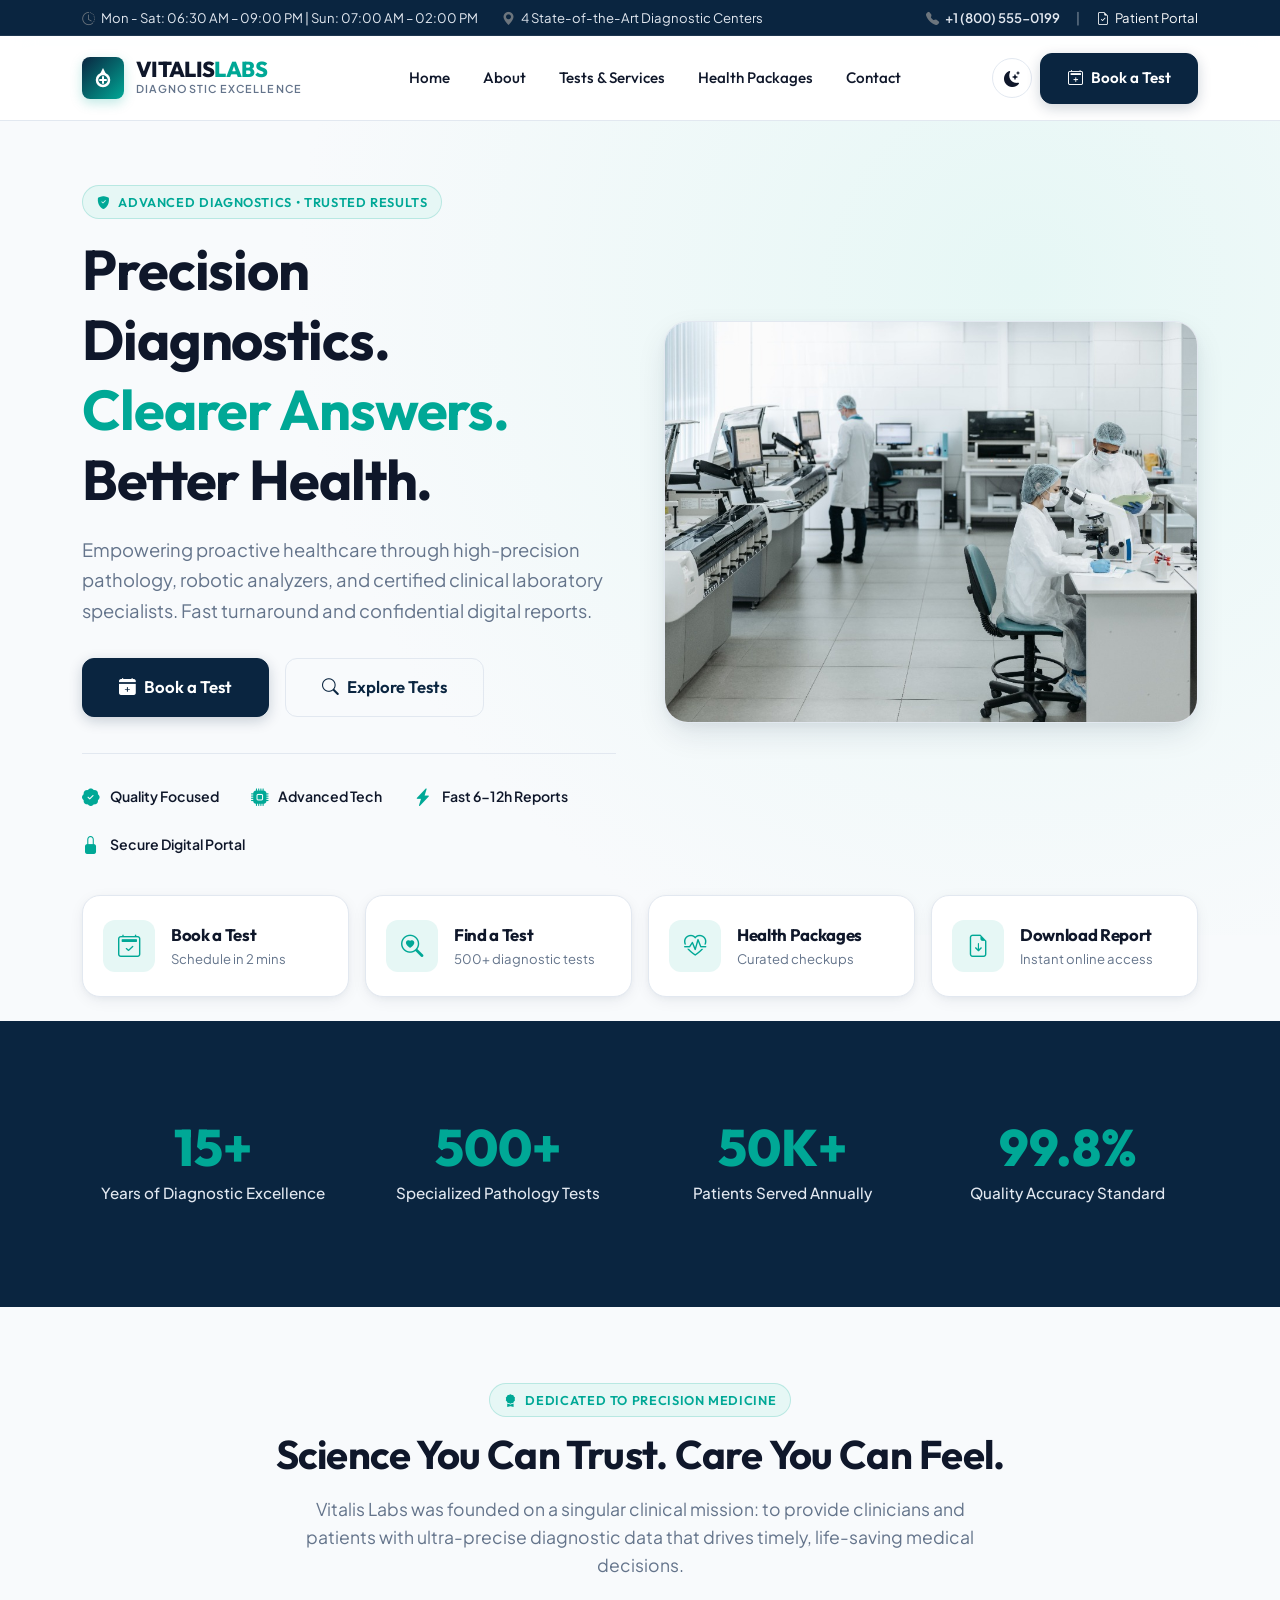
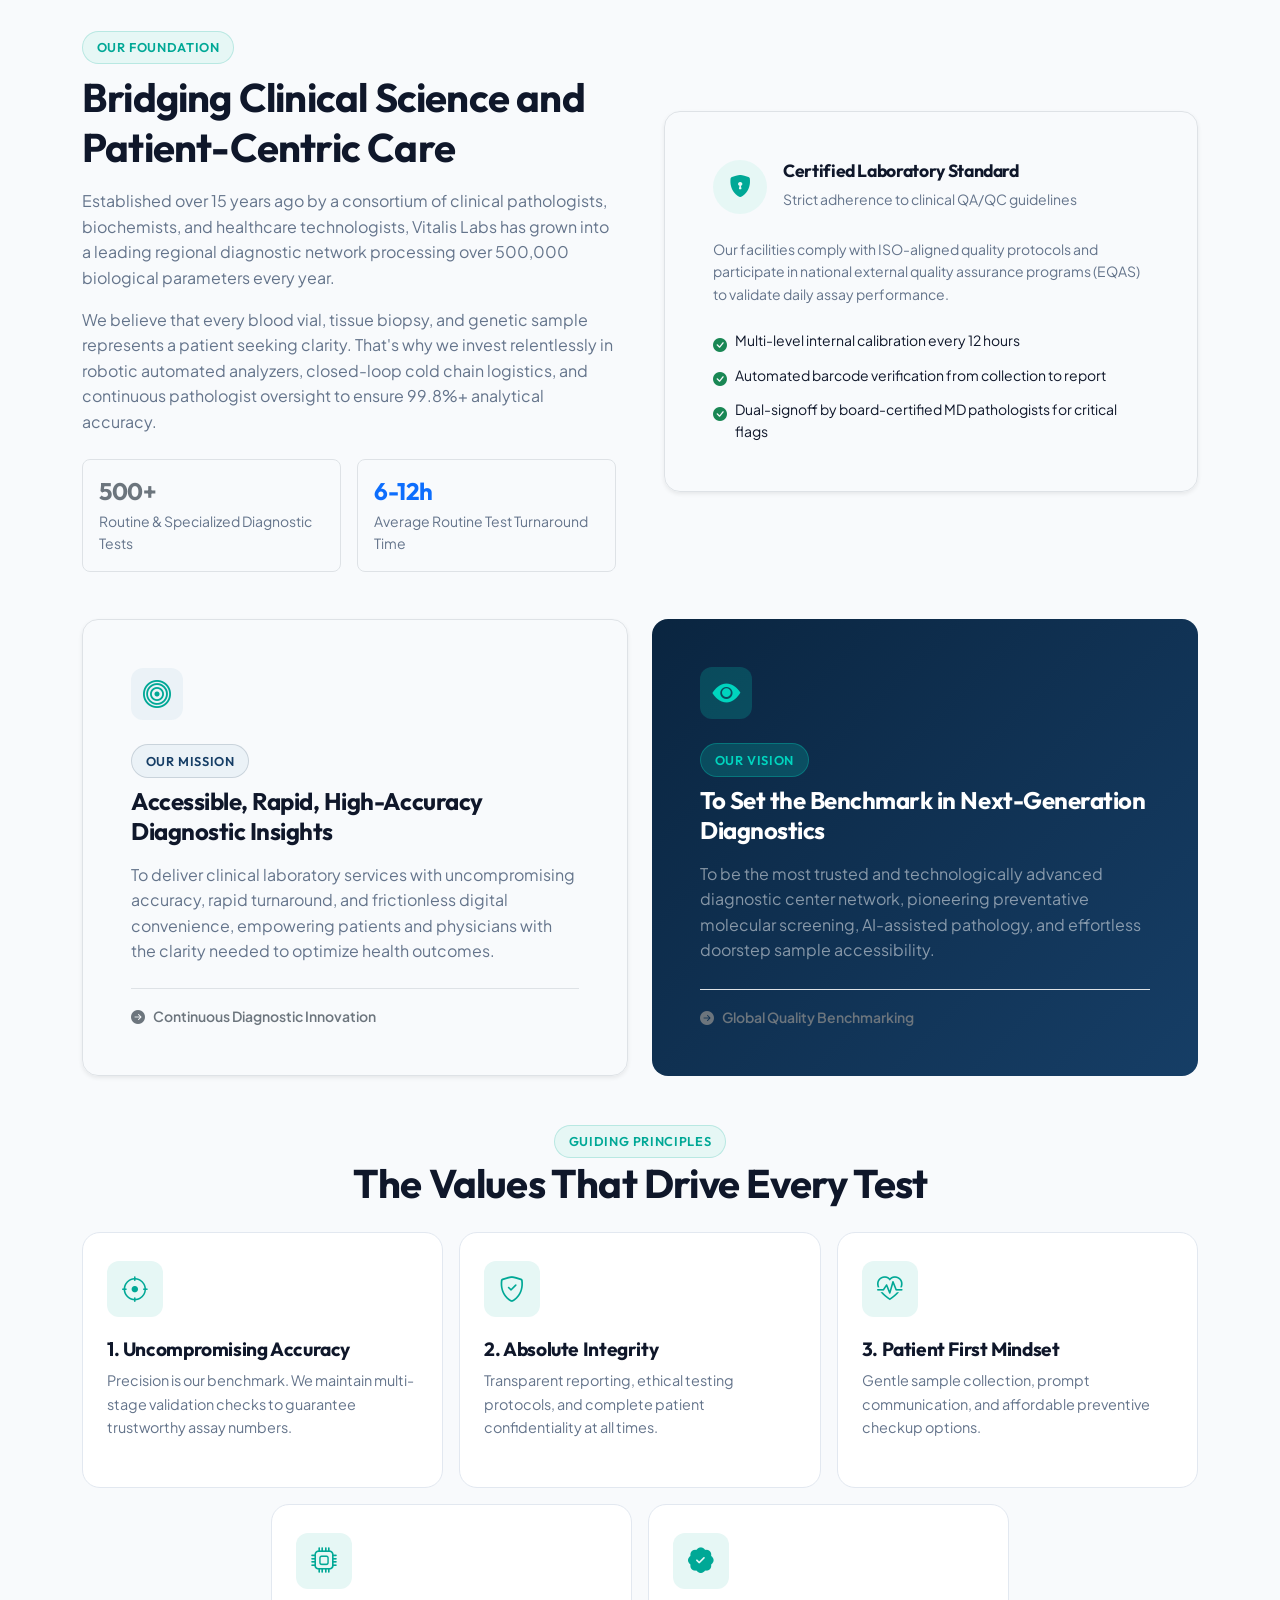
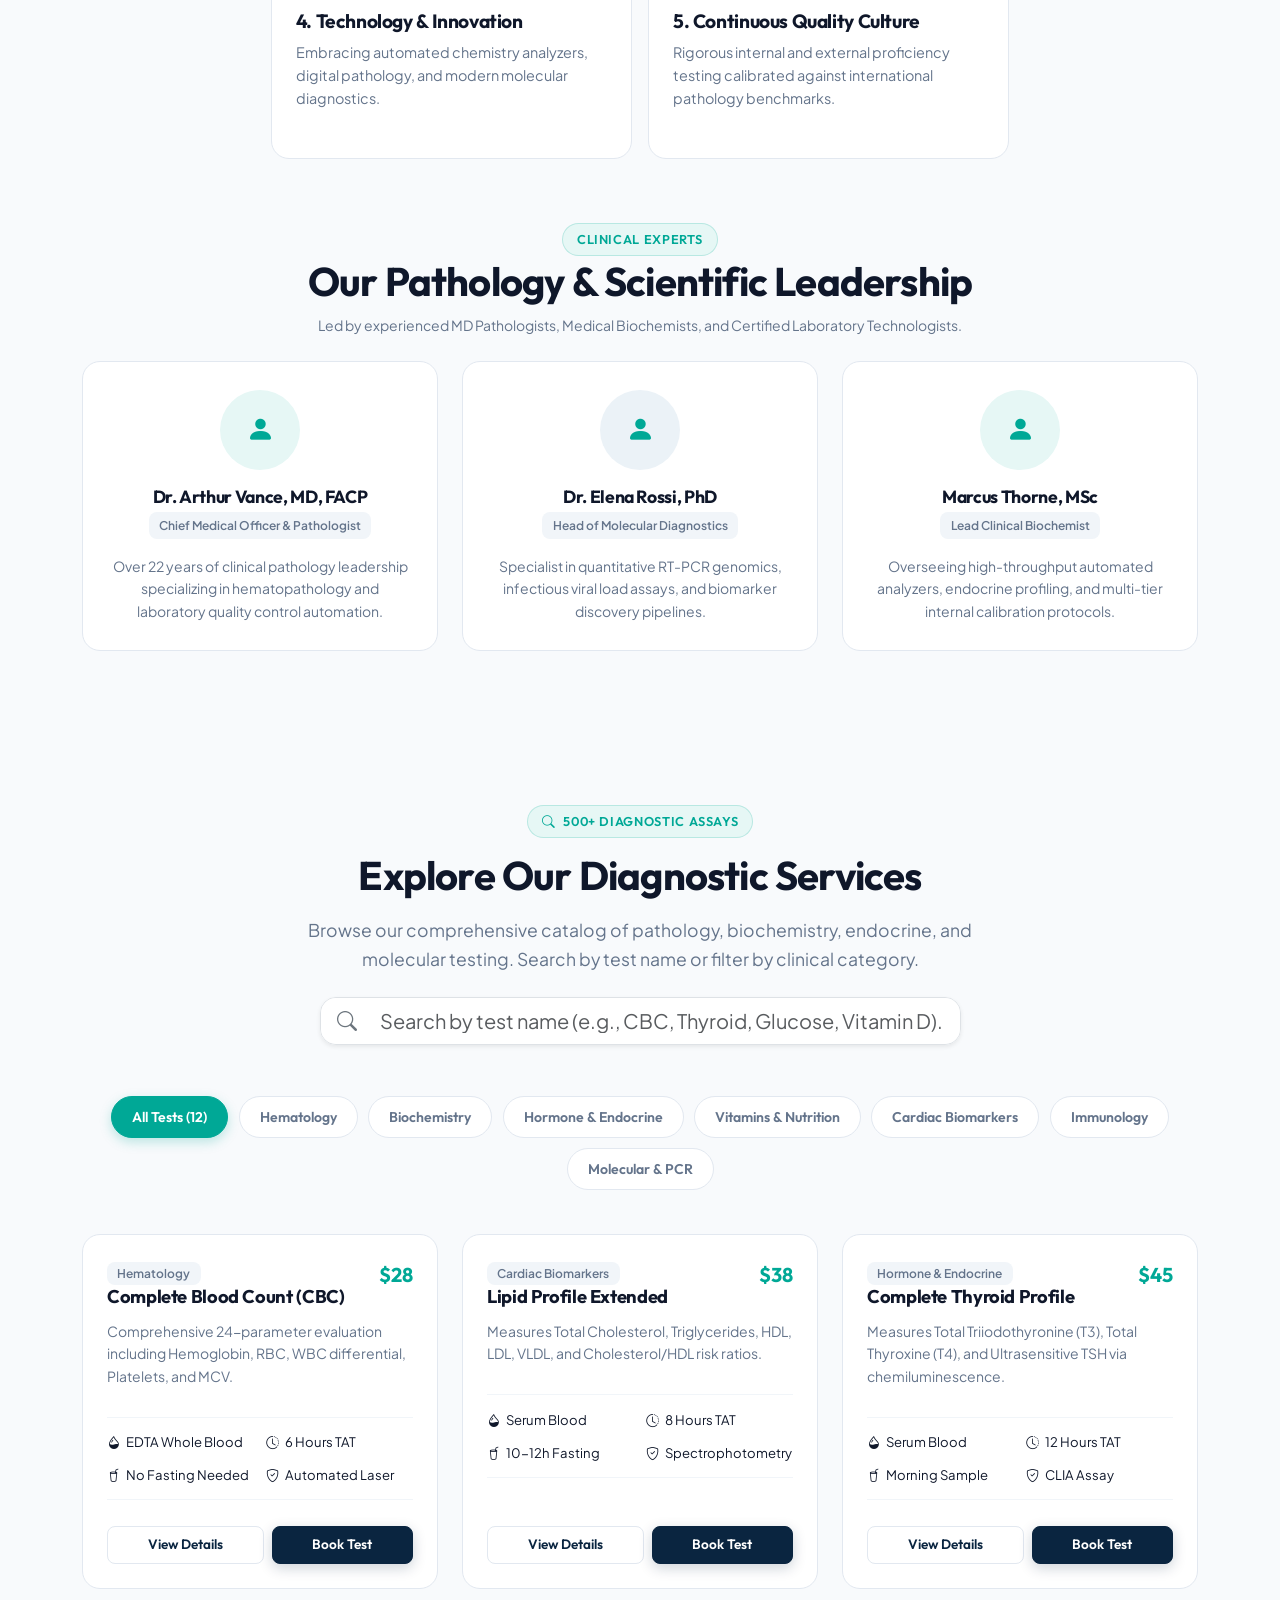
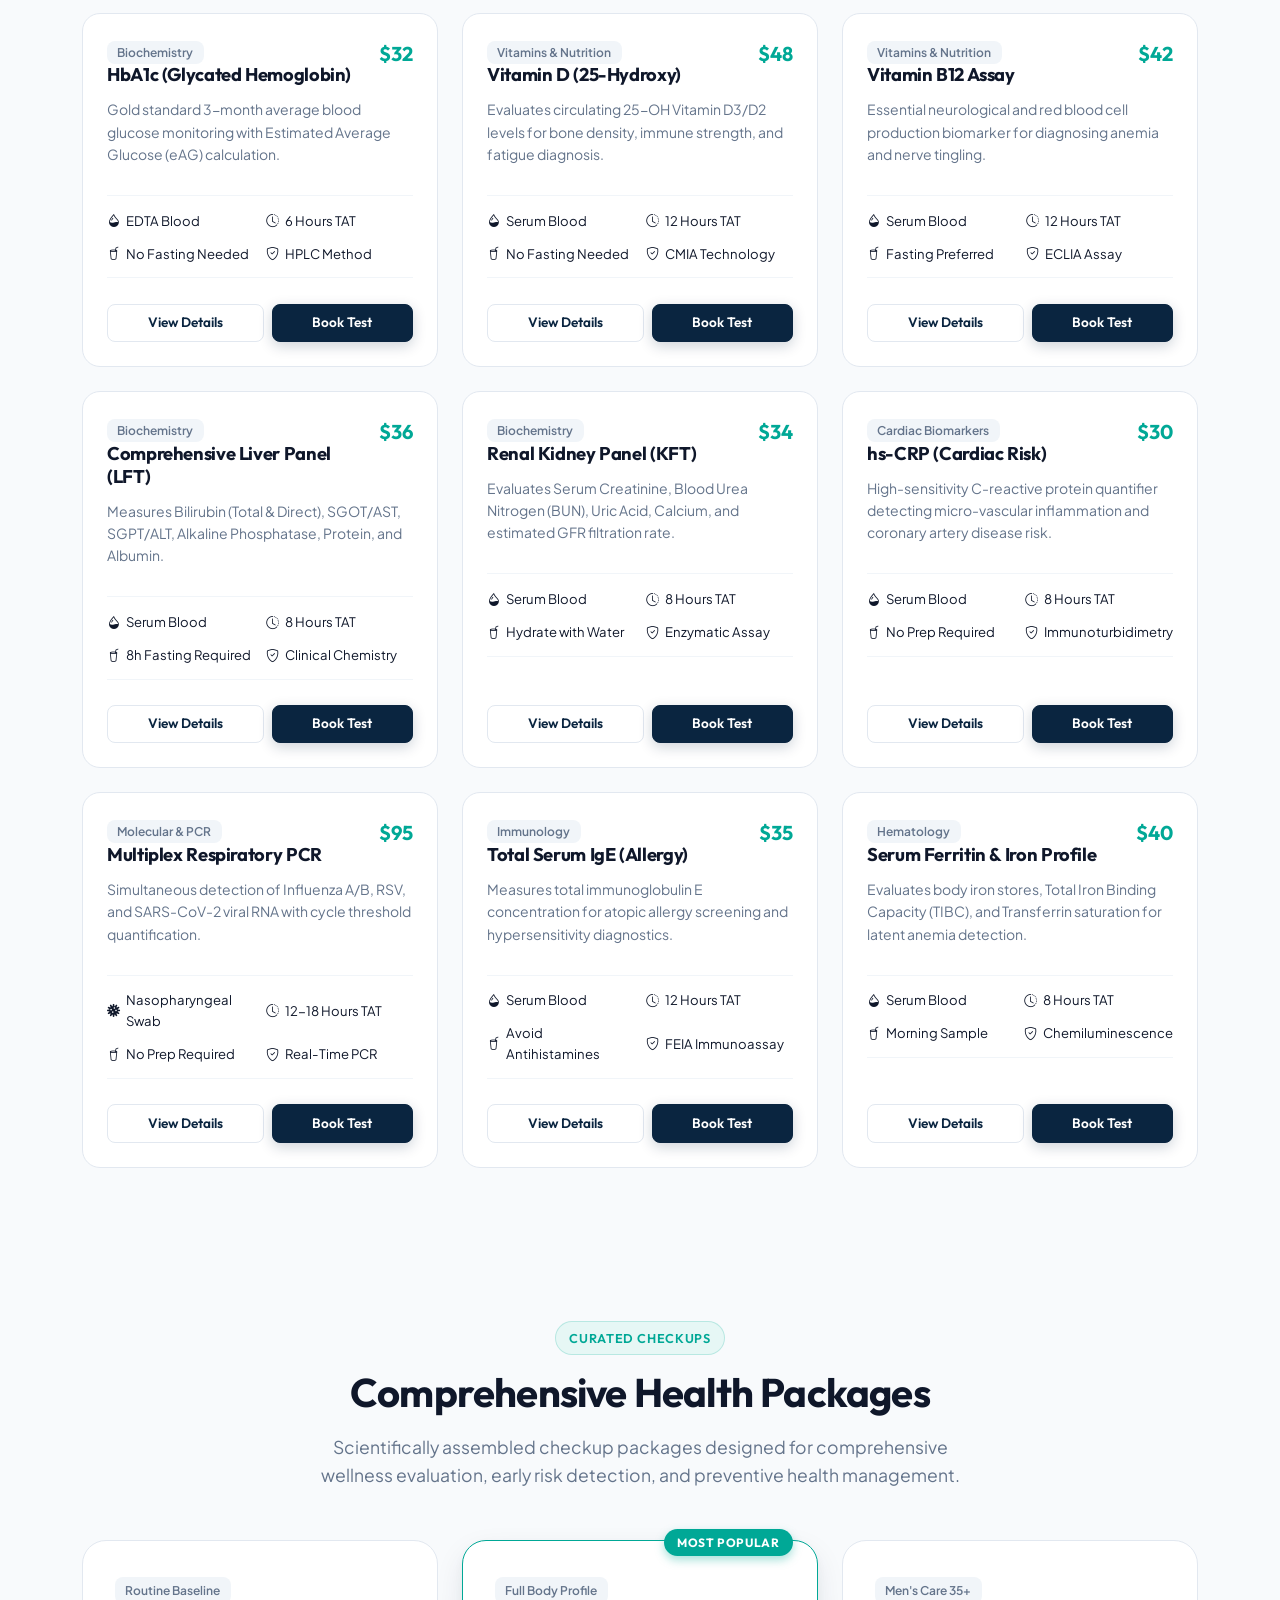
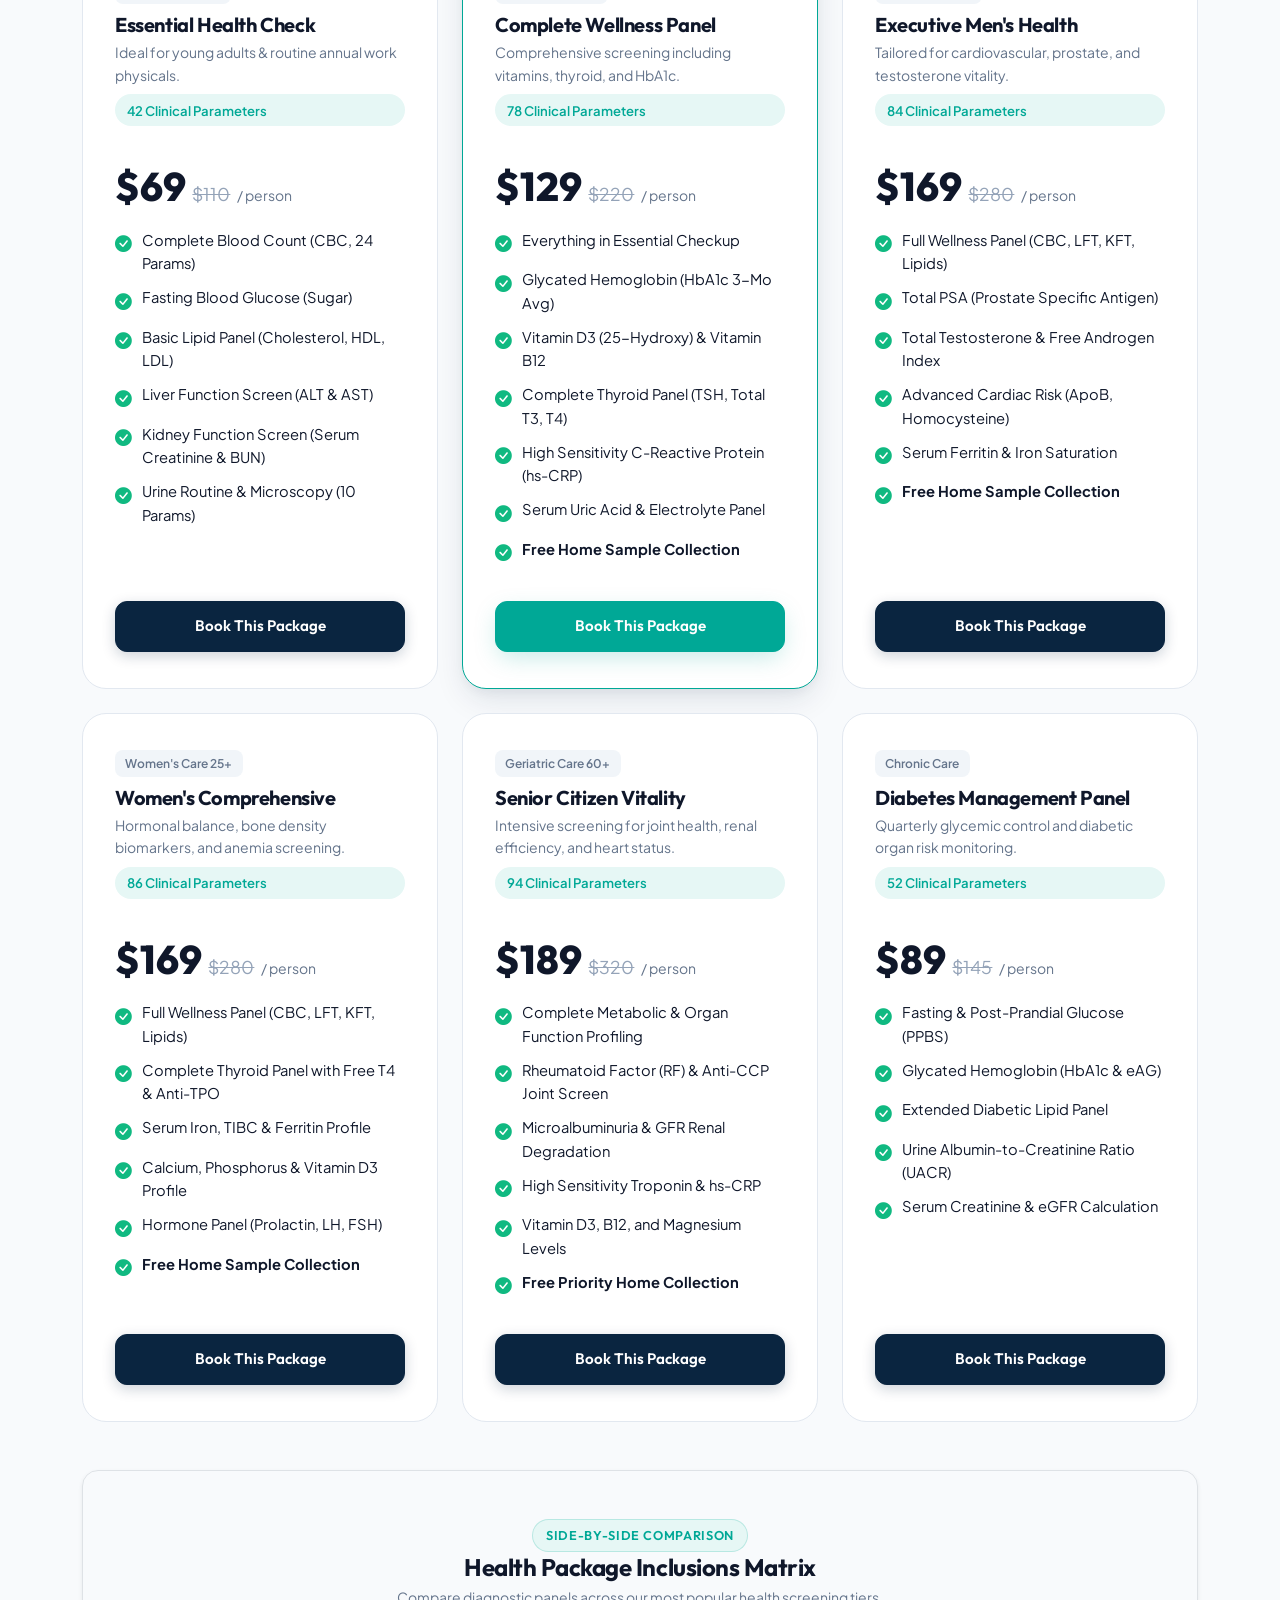
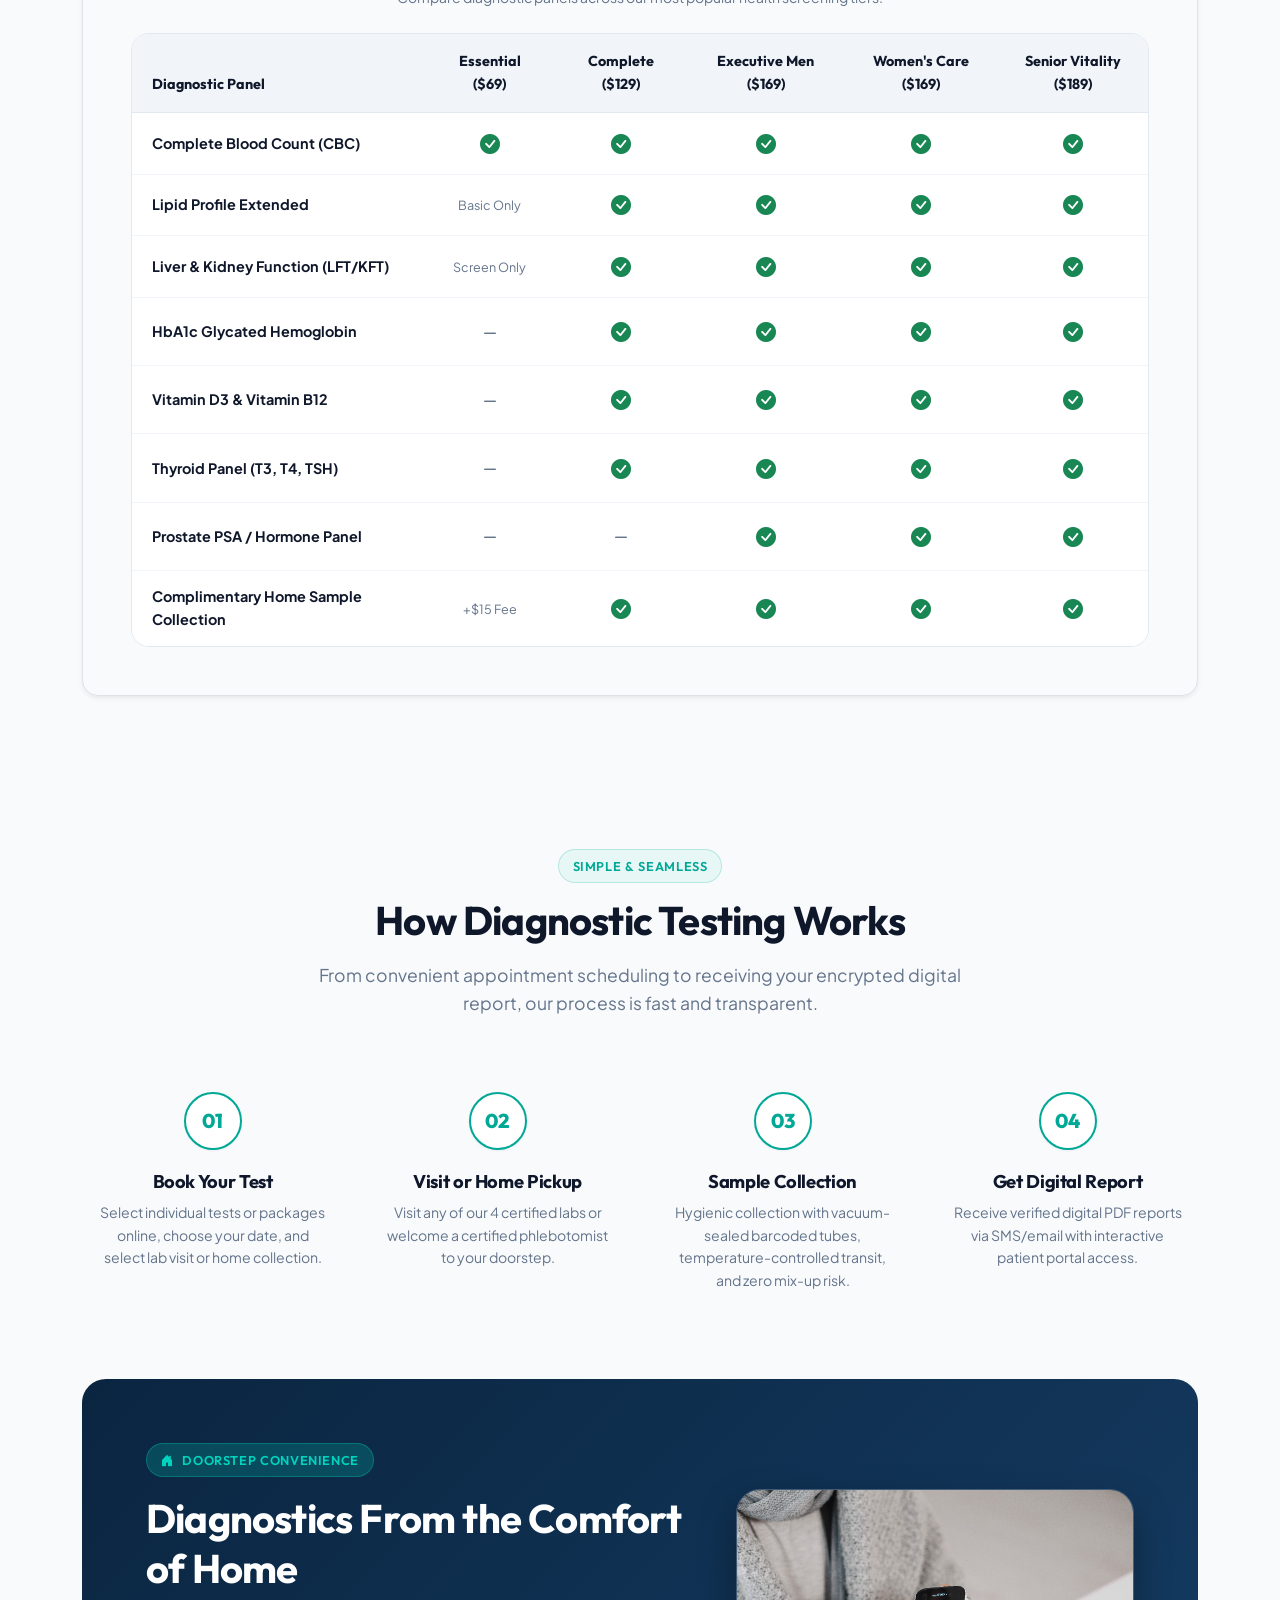
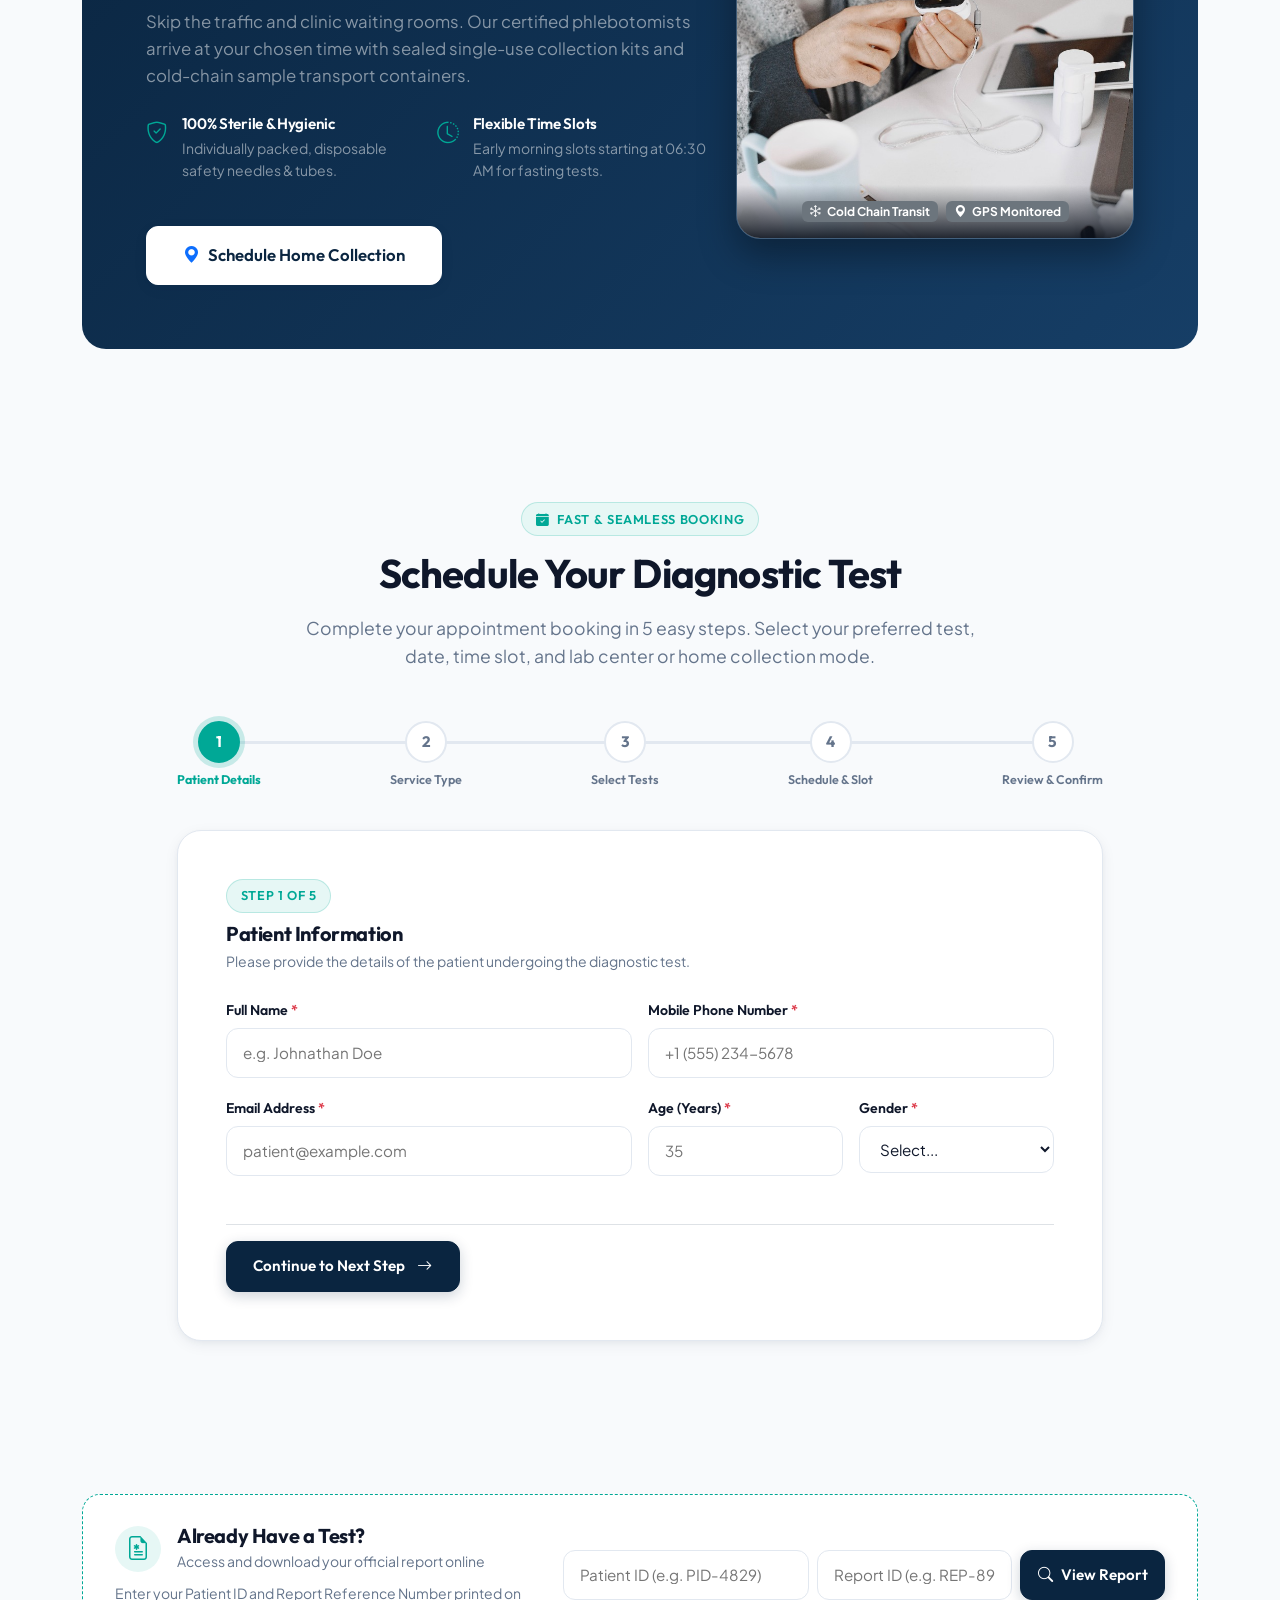
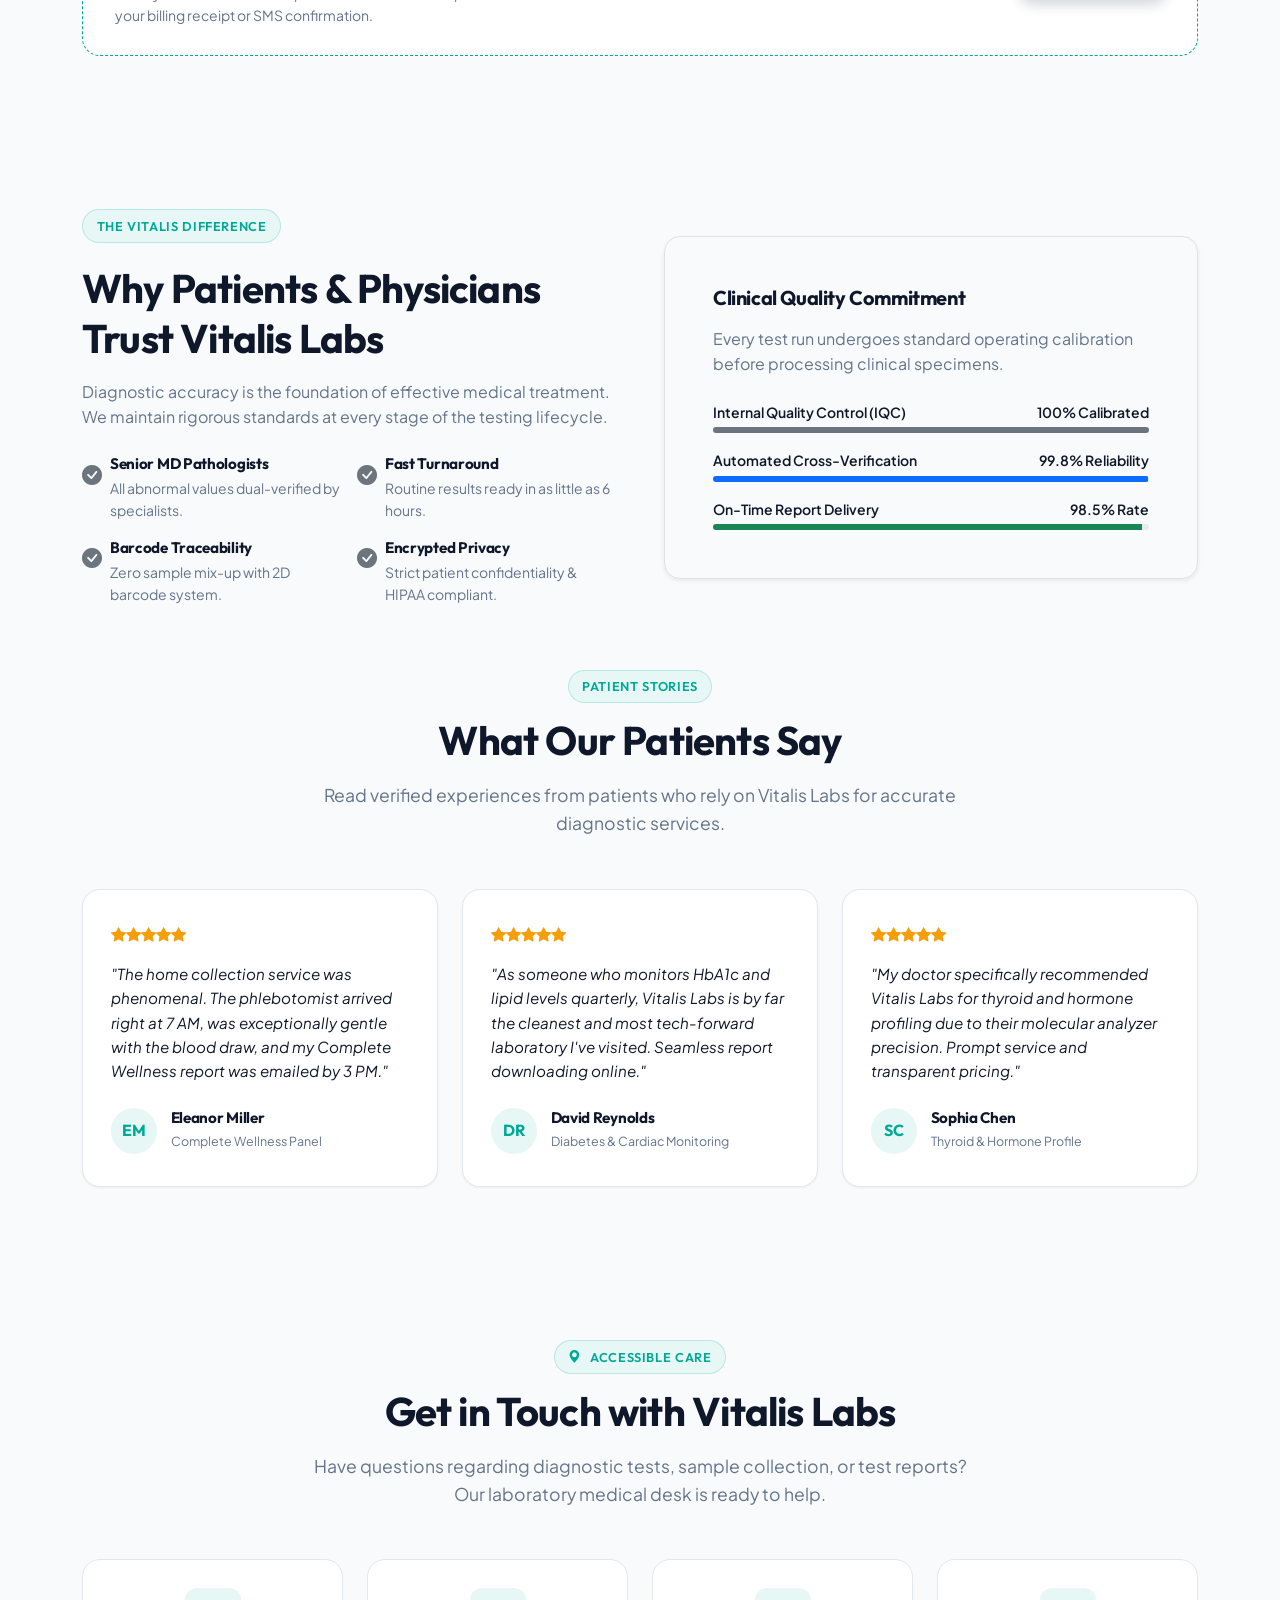
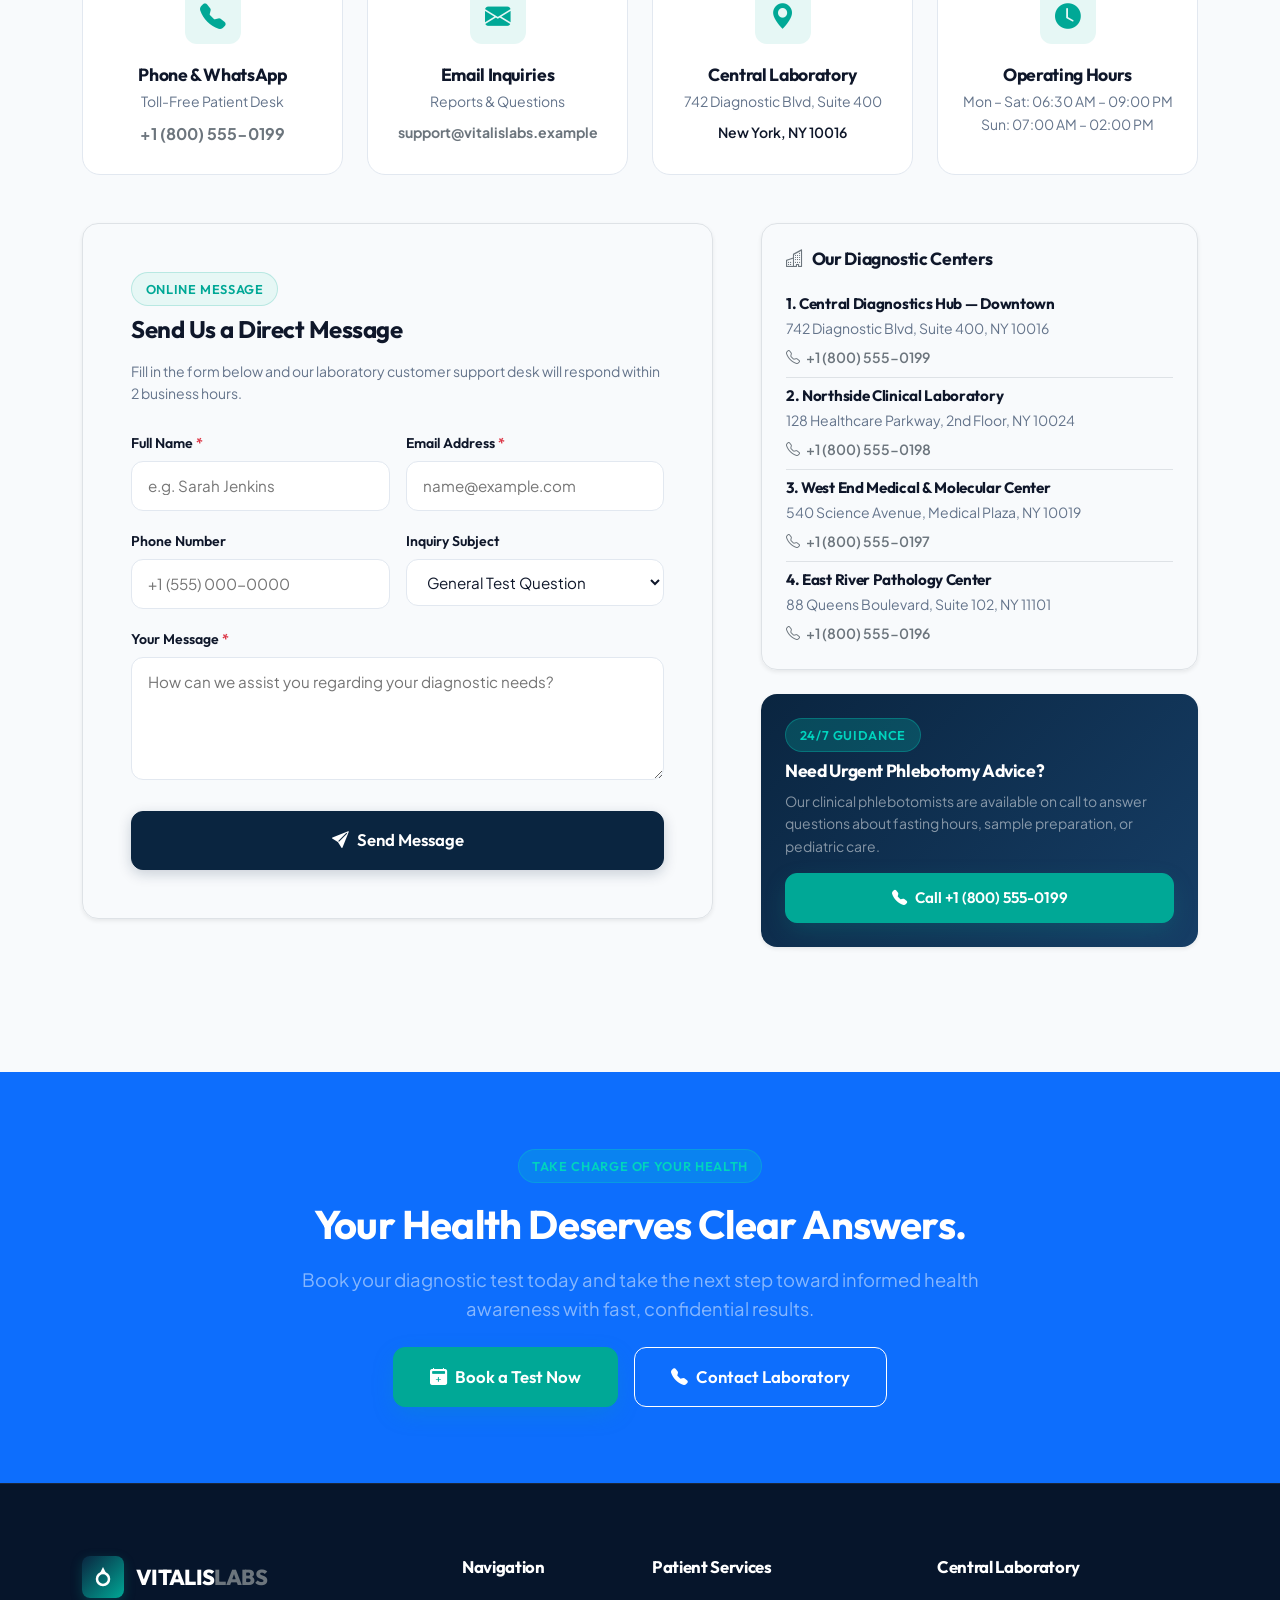
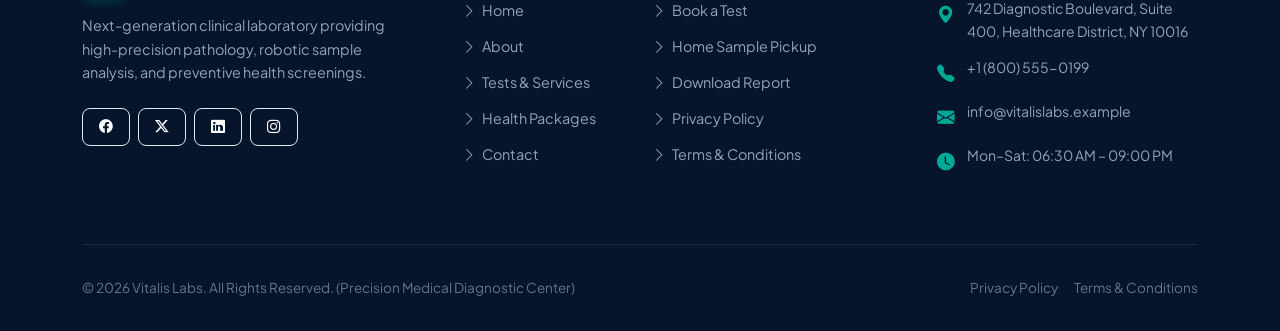
==== commit 780ef9e2: "1" ====
--- a/index.html
+++ b/index.html
@@ -6,7 +6,9 @@
   <title>Vitalis Labs — Precision Medical Diagnostic & Pathology Center</title>
   <meta name="description" content="Vitalis Labs delivers next-generation clinical pathology, molecular diagnostics, and preventive health screenings with unmatched accuracy, rapid digital reports, and convenient home sample collection.">
   <meta name="keywords" content="medical laboratory, blood test, diagnostic center, pathology lab, health checkup packages, molecular diagnostics, home sample collection, book lab test online">
-  <meta name="author" content="Vitalis Labs">
+  <!-- Favicon -->
+  <link rel="icon" type="image/svg+xml" href="assets/images/favicon.svg">
+  <link rel="shortcut icon" href="favicon.svg">
   
   <!-- Open Graph / Social Meta -->
   <meta property="og:type" content="website">
@@ -42,7 +44,7 @@
   <!-- STICKY MAIN NAVIGATION HEADER (Exact Same 5 Navigation Links) -->
   <header class="vitalis-navbar sticky-top">
     <div class="container">
-      <nav class="navbar navbar-expand-lg p-0" id="vitalisMainNav">
+      <nav class="navbar navbar-expand-xl p-0" id="vitalisMainNav">
         <!-- Brand Logo -->
         <a class="navbar-brand navbar-brand-vitalis" href="#home">
           <div class="brand-logo-icon">
@@ -60,14 +62,14 @@
         </a>
 
         <!-- Right Side Nav Actions & Toggle -->
-        <div class="d-flex align-items-center gap-2 order-lg-3">
+        <div class="d-flex align-items-center gap-2 order-xl-3">
           <!-- Theme Switcher -->
           <button class="theme-toggle-btn" aria-label="Toggle theme mode" title="Toggle Light / Dark Mode">
             <i class="bi bi-moon-stars-fill"></i>
           </button>
 
-          <!-- Book a Test Primary CTA -->
-          <a href="#book-a-test" class="btn-vitalis btn-vitalis-primary d-none d-sm-inline-flex">
+          <!-- Book a Test Primary CTA (Desktop only, inside offcanvas menu for tab/mobile) -->
+          <a href="#book-a-test" class="btn-vitalis btn-vitalis-primary d-none d-xl-inline-flex">
             <i class="bi bi-calendar2-plus"></i> Book a Test
           </a>
 
@@ -78,7 +80,7 @@
         </div>
 
         <!-- Desktop Navigation Links (Same 5 Nav Items) -->
-        <div class="collapse navbar-collapse justify-content-center order-lg-2">
+        <div class="collapse navbar-collapse justify-content-center order-xl-2">
           <ul class="navbar-nav gap-1">
             <li class="nav-item">
               <a class="nav-link nav-link-vitalis active" aria-current="page" href="#home">Home</a>
@@ -103,7 +105,7 @@
 
   <!-- MOBILE OFFCANVAS NAVIGATION MENU (Same 5 Nav Items) -->
   <div class="offcanvas offcanvas-end" tabindex="-1" id="vitalisOffcanvasNav" aria-labelledby="vitalisOffcanvasNavLabel">
-    <div class="offcanvas-header border-bottom">
+    <div class="offcanvas-header border-bottom d-flex justify-content-between align-items-center w-100">
       <div class="navbar-brand-vitalis">
         <div class="brand-logo-icon">
           <i class="bi bi-activity text-white"></i>
@@ -112,31 +114,31 @@
           <span class="brand-title">VITALIS<span>LABS</span></span>
         </div>
       </div>
-      <button type="button" class="btn-close shadow-none" data-bs-dismiss="offcanvas" aria-label="Close"></button>
+      <button type="button" class="btn-close-vitalis shadow-none ms-auto" data-bs-dismiss="offcanvas" aria-label="Close"><i class="bi bi-x-lg"></i></button>
     </div>
-    <div class="offcanvas-body d-flex flex-column justify-content-between p-4">
-      <ul class="navbar-nav gap-2">
-        <li class="nav-item">
-          <a class="nav-link nav-link-vitalis active fs-5" href="#home" data-bs-dismiss="offcanvas">Home</a>
+    <div class="offcanvas-body d-flex flex-column justify-content-between p-4 text-center">
+      <ul class="navbar-nav gap-2 align-items-center w-100">
+        <li class="nav-item w-100 d-flex justify-content-center">
+          <a class="nav-link nav-link-vitalis active fs-5 text-center" href="#home" data-bs-dismiss="offcanvas">Home</a>
         </li>
-        <li class="nav-item">
-          <a class="nav-link nav-link-vitalis fs-5" href="#about" data-bs-dismiss="offcanvas">About</a>
+        <li class="nav-item w-100 d-flex justify-content-center">
+          <a class="nav-link nav-link-vitalis fs-5 text-center" href="#about" data-bs-dismiss="offcanvas">About</a>
         </li>
-        <li class="nav-item">
-          <a class="nav-link nav-link-vitalis fs-5" href="#tests-services" data-bs-dismiss="offcanvas">Tests & Services</a>
+        <li class="nav-item w-100 d-flex justify-content-center">
+          <a class="nav-link nav-link-vitalis fs-5 text-center" href="#tests-services" data-bs-dismiss="offcanvas">Tests & Services</a>
         </li>
-        <li class="nav-item">
-          <a class="nav-link nav-link-vitalis fs-5" href="#health-packages" data-bs-dismiss="offcanvas">Health Packages</a>
+        <li class="nav-item w-100 d-flex justify-content-center">
+          <a class="nav-link nav-link-vitalis fs-5 text-center" href="#health-packages" data-bs-dismiss="offcanvas">Health Packages</a>
         </li>
-        <li class="nav-item">
-          <a class="nav-link nav-link-vitalis fs-5" href="#contact" data-bs-dismiss="offcanvas">Contact</a>
+        <li class="nav-item w-100 d-flex justify-content-center">
+          <a class="nav-link nav-link-vitalis fs-5 text-center" href="#contact" data-bs-dismiss="offcanvas">Contact</a>
         </li>
       </ul>
-      <div class="pt-4 border-top">
+      <div class="pt-4 border-top text-center w-100">
         <a href="#book-a-test" class="btn-vitalis btn-vitalis-primary w-100 mb-3" data-bs-dismiss="offcanvas">
           <i class="bi bi-calendar2-plus"></i> Book a Test
         </a>
-        <p class="small text-muted mb-0"><i class="bi bi-telephone-fill text-secondary me-2"></i>+1 (800) 555-0199</p>
+        <p class="small text-muted mb-0 text-center"><i class="bi bi-telephone-fill text-secondary me-2"></i>+1 (800) 555-0199</p>
       </div>
     </div>
   </div>
@@ -148,7 +150,7 @@
     <div class="container">
       <div class="row align-items-center g-5">
         <!-- Hero Left Column -->
-        <div class="col-lg-6 hero-content">
+        <div class="col-lg-6 hero-content text-center text-lg-start">
           <span class="badge-vitalis">
             <i class="bi bi-shield-fill-check"></i> Advanced Diagnostics • Trusted Results
           </span>
@@ -194,69 +196,9 @@
         <!-- Hero Right Column (Layered Visual Composition) -->
         <div class="col-lg-6 hero-visual-box">
           <div class="hero-main-card">
-            <!-- Modern Clinical Graphic Representation -->
+            <!-- Modern Clinical Laboratory Image -->
             <div class="hero-media-wrapper">
-              <svg class="lab-illustration" viewBox="0 0 600 380" fill="none" xmlns="http://www.w3.org/2000/svg">
-                <!-- Background Grid / Molecule Matrix -->
-                <defs>
-                  <linearGradient id="glowGrad" x1="0%" y1="0%" x2="100%" y2="100%">
-                    <stop offset="0%" stop-color="#00A896" stop-opacity="0.8"/>
-                    <stop offset="100%" stop-color="#0A2540" stop-opacity="0.95"/>
-                  </linearGradient>
-                  <linearGradient id="tubeGrad" x1="0%" y1="0%" x2="0%" y2="100%">
-                    <stop offset="0%" stop-color="#38BDF8"/>
-                    <stop offset="100%" stop-color="#00A896"/>
-                  </linearGradient>
-                </defs>
-                
-                <!-- Circuit & DNA wave lines -->
-                <path d="M50 190 Q150 90, 250 190 T450 190 T600 190" stroke="rgba(255,255,255,0.15)" stroke-width="2" fill="none"/>
-                <path d="M50 190 Q150 290, 250 190 T450 190 T600 190" stroke="rgba(0,168,150,0.3)" stroke-width="2" fill="none"/>
-                
-                <!-- Automated Laboratory Centerpiece -->
-                <rect x="160" y="80" width="280" height="220" rx="16" fill="rgba(10,37,64,0.7)" stroke="rgba(0,168,150,0.5)" stroke-width="2"/>
-                <rect x="180" y="105" width="240" height="75" rx="8" fill="rgba(255,255,255,0.08)"/>
-                
-                <!-- Digital Analyzer Screen Visualization -->
-                <path d="M195 145 L225 130 L250 155 L285 120 L320 145 L360 115 L400 135" stroke="#00D4BE" stroke-width="3" fill="none"/>
-                <circle cx="285" cy="120" r="4" fill="#FFFFFF"/>
-                <circle cx="360" cy="115" r="4" fill="#00D4BE"/>
-
-                <!-- Specimen Sample Tubes in Rack -->
-                <rect x="190" y="200" width="16" height="70" rx="8" fill="url(#tubeGrad)"/>
-                <rect x="220" y="210" width="16" height="60" rx="8" fill="#EF4444"/>
-                <rect x="250" y="195" width="16" height="75" rx="8" fill="#F59E0B"/>
-                <rect x="280" y="205" width="16" height="65" rx="8" fill="url(#tubeGrad)"/>
-                <rect x="310" y="200" width="16" height="70" rx="8" fill="#8B5CF6"/>
-                <rect x="340" y="215" width="16" height="55" rx="8" fill="#10B981"/>
-                <rect x="370" y="205" width="16" height="65" rx="8" fill="url(#tubeGrad)"/>
-                
-                <rect x="175" y="255" width="230" height="15" rx="4" fill="rgba(255,255,255,0.2)"/>
-              </svg>
-            </div>
-
-            <!-- Floating Card Top Right: Realtime Diagnostic Status -->
-            <div class="floating-card floating-card-top">
-              <div class="d-flex align-items-center gap-3">
-                <span class="pulse-indicator"></span>
-                <div>
-                  <div class="small text-muted fw-semibold">Automated Analyzer #04</div>
-                  <div class="fw-bold text-main" style="font-size: 0.95rem;">99.8% Accuracy Index</div>
-                </div>
-              </div>
-            </div>
-
-            <!-- Floating Card Bottom Left: Sample Track Card -->
-            <div class="floating-card floating-card-bottom">
-              <div class="d-flex align-items-center gap-3">
-                <div class="author-avatar" style="background: var(--primary-subtle); color: var(--primary);">
-                  <i class="bi bi-qr-code-scan"></i>
-                </div>
-                <div>
-                  <div class="small text-muted">Specimen Barcode Tracking</div>
-                  <div class="fw-bold text-secondary" style="font-size: 0.9rem;">Sample Verified & Sealed</div>
-                </div>
-              </div>
+              <img src="assets/images/hero-lab.jpg" alt="Modern Diagnostic Medical Laboratory with Technicians and Automated Analyzers" class="hero-img">
             </div>
           </div>
         </div>
@@ -267,8 +209,8 @@
   <!-- QUICK ACTION CARDS -->
   <section class="quick-actions-bar">
     <div class="container">
-      <div class="row g-3">
-        <div class="col-sm-6 col-lg-3">
+      <div class="row g-3 justify-content-center">
+        <div class="col-lg-3 col-md-6 col-sm-6">
           <a href="#book-a-test" class="quick-action-card">
             <div class="quick-action-icon">
               <i class="bi bi-calendar2-check"></i>
@@ -279,7 +221,7 @@
             </div>
           </a>
         </div>
-        <div class="col-sm-6 col-lg-3">
+        <div class="col-lg-3 col-md-6 col-sm-6">
           <a href="#tests-services" class="quick-action-card">
             <div class="quick-action-icon">
               <i class="bi bi-search-heart"></i>
@@ -290,7 +232,7 @@
             </div>
           </a>
         </div>
-        <div class="col-sm-6 col-lg-3">
+        <div class="col-lg-3 col-md-6 col-sm-6">
           <a href="#health-packages" class="quick-action-card">
             <div class="quick-action-icon">
               <i class="bi bi-heart-pulse"></i>
@@ -301,7 +243,7 @@
             </div>
           </a>
         </div>
-        <div class="col-sm-6 col-lg-3">
+        <div class="col-lg-3 col-md-6 col-sm-6">
           <a href="#reportAccessSection" class="quick-action-card">
             <div class="quick-action-icon">
               <i class="bi bi-file-earmark-arrow-down"></i>
@@ -364,7 +306,7 @@
 
       <!-- Story & Quality Standards -->
       <div class="row align-items-center g-5 mb-5">
-        <div class="col-lg-6">
+        <div class="col-lg-6 text-center text-lg-start">
           <span class="badge-vitalis mb-2">Our Foundation</span>
           <h3 class="h2 fw-bold mb-3">Bridging Clinical Science and Patient-Centric Care</h3>
           <p class="text-muted mb-3">
@@ -376,13 +318,13 @@
 
           <div class="row g-3">
             <div class="col-6">
-              <div class="p-3 rounded-3 bg-subtle border">
+              <div class="p-3 rounded-3 bg-subtle border hover-card text-center text-sm-start">
                 <h4 class="h3 fw-bold text-secondary mb-1">500+</h4>
                 <p class="small text-muted mb-0">Routine & Specialized Diagnostic Tests</p>
               </div>
             </div>
             <div class="col-6">
-              <div class="p-3 rounded-3 bg-subtle border">
+              <div class="p-3 rounded-3 bg-subtle border hover-card text-center text-sm-start">
                 <h4 class="h3 fw-bold text-primary mb-1">6-12h</h4>
                 <p class="small text-muted mb-0">Average Routine Test Turnaround Time</p>
               </div>
@@ -391,28 +333,28 @@
         </div>
 
         <div class="col-lg-6">
-          <div class="p-4 p-md-5 rounded-4 border bg-surface shadow-sm position-relative overflow-hidden">
-            <div class="d-flex align-items-center gap-3 mb-4">
-              <div class="author-avatar" style="width: 54px; height: 54px; font-size: 1.4rem;">
+          <div class="p-4 p-md-5 rounded-4 border bg-surface shadow-sm position-relative overflow-hidden hover-card text-center text-sm-start">
+            <div class="d-flex flex-column flex-sm-row align-items-center align-items-sm-start text-center text-sm-start gap-3 mb-4">
+              <div class="author-avatar flex-shrink-0" style="width: 54px; height: 54px; font-size: 1.4rem;">
                 <i class="bi bi-shield-lock-fill"></i>
               </div>
               <div>
-                <h4 class="h5 fw-bold mb-0">Certified Laboratory Standard</h4>
+                <h4 class="h5 fw-bold mb-1">Certified Laboratory Standard</h4>
                 <span class="small text-muted">Strict adherence to clinical QA/QC guidelines</span>
               </div>
             </div>
-            <p class="small text-muted mb-4">
+            <p class="small text-muted mb-4 text-center text-sm-start">
               Our facilities comply with ISO-aligned quality protocols and participate in national external quality assurance programs (EQAS) to validate daily assay performance.
             </p>
-            <ul class="list-unstyled mb-0">
-              <li class="d-flex align-items-center gap-2 mb-2 small text-main">
-                <i class="bi bi-check-circle-fill text-success"></i> Multi-level internal calibration every 12 hours
+            <ul class="list-unstyled mb-0 text-start d-inline-block d-sm-block">
+              <li class="d-flex align-items-start gap-2 mb-2 small text-main">
+                <i class="bi bi-check-circle-fill text-success flex-shrink-0 mt-1"></i> <span>Multi-level internal calibration every 12 hours</span>
               </li>
-              <li class="d-flex align-items-center gap-2 mb-2 small text-main">
-                <i class="bi bi-check-circle-fill text-success"></i> Automated barcode verification from collection to report
+              <li class="d-flex align-items-start gap-2 mb-2 small text-main">
+                <i class="bi bi-check-circle-fill text-success flex-shrink-0 mt-1"></i> <span>Automated barcode verification from collection to report</span>
               </li>
-              <li class="d-flex align-items-center gap-2 small text-main">
-                <i class="bi bi-check-circle-fill text-success"></i> Dual-signoff by board-certified MD pathologists for critical flags
+              <li class="d-flex align-items-start gap-2 small text-main">
+                <i class="bi bi-check-circle-fill text-success flex-shrink-0 mt-1"></i> <span>Dual-signoff by board-certified MD pathologists for critical flags</span>
               </li>
             </ul>
           </div>
@@ -422,9 +364,9 @@
       <!-- Mission & Vision Cards -->
       <div class="row g-4 mb-5">
         <div class="col-lg-6">
-          <div class="p-4 p-md-5 rounded-4 h-100 bg-surface border shadow-sm d-flex flex-column justify-content-between">
+          <div class="p-4 p-md-5 rounded-4 h-100 bg-surface border shadow-sm d-flex flex-column justify-content-between hover-card text-center text-sm-start">
             <div>
-              <div class="quick-action-icon mb-4" style="background: var(--primary-subtle); color: var(--primary);">
+              <div class="quick-action-icon mb-4 mx-auto mx-sm-0" style="background: var(--primary-subtle); color: var(--secondary);">
                 <i class="bi bi-bullseye fs-3"></i>
               </div>
               <span class="badge-vitalis badge-vitalis-primary mb-2">Our Mission</span>
@@ -433,16 +375,16 @@
                 To deliver clinical laboratory services with uncompromising accuracy, rapid turnaround, and frictionless digital convenience, empowering patients and physicians with the clarity needed to optimize health outcomes.
               </p>
             </div>
-            <div class="mt-4 pt-3 border-top d-flex align-items-center gap-2 text-secondary fw-semibold small">
+            <div class="mt-4 pt-3 border-top d-flex align-items-center justify-content-center justify-content-sm-start gap-2 text-secondary fw-semibold small">
               <i class="bi bi-arrow-right-circle-fill"></i> Continuous Diagnostic Innovation
             </div>
           </div>
         </div>
 
         <div class="col-lg-6">
-          <div class="p-4 p-md-5 rounded-4 h-100 text-white d-flex flex-column justify-content-between" style="background: linear-gradient(135deg, #0A2540 0%, #163E66 100%); border-radius: var(--radius-xl);">
+          <div class="p-4 p-md-5 rounded-4 h-100 text-white d-flex flex-column justify-content-between hover-card text-center text-sm-start" style="background: linear-gradient(135deg, #0A2540 0%, #163E66 100%); border-radius: var(--radius-xl);">
             <div>
-              <div class="quick-action-icon mb-4" style="background: rgba(0, 212, 190, 0.2); color: #00D4BE;">
+              <div class="quick-action-icon mb-4 mx-auto mx-sm-0" style="background: rgba(0, 212, 190, 0.2); color: #00D4BE;">
                 <i class="bi bi-eye-fill fs-3"></i>
               </div>
               <span class="badge-vitalis mb-2" style="background: rgba(0, 212, 190, 0.2); color: #00D4BE; border-color: rgba(0, 212, 190, 0.3);">Our Vision</span>
@@ -451,7 +393,7 @@
                 To be the most trusted and technologically advanced diagnostic center network, pioneering preventative molecular screening, AI-assisted pathology, and effortless doorstep sample accessibility.
               </p>
             </div>
-            <div class="mt-4 pt-3 border-top border-white-50 d-flex align-items-center gap-2 text-secondary fw-semibold small">
+            <div class="mt-4 pt-3 border-top border-white-50 d-flex align-items-center justify-content-center justify-content-sm-start gap-2 text-secondary fw-semibold small">
               <i class="bi bi-arrow-right-circle-fill text-secondary"></i> Global Quality Benchmarking
             </div>
           </div>
@@ -465,38 +407,38 @@
           <h3 class="h2 fw-bold">The Values That Drive Every Test</h3>
         </div>
 
-        <div class="row g-3">
-          <div class="col-md-4 col-sm-6">
-            <div class="category-card">
-              <div class="category-icon-box"><i class="bi bi-crosshair"></i></div>
+        <div class="row g-3 justify-content-center">
+          <div class="col-lg-4 col-md-6 col-sm-6">
+            <div class="category-card text-center text-sm-start">
+              <div class="category-icon-box mx-auto mx-sm-0"><i class="bi bi-crosshair"></i></div>
               <h4 class="category-title">1. Uncompromising Accuracy</h4>
               <p class="category-desc">Precision is our benchmark. We maintain multi-stage validation checks to guarantee trustworthy assay numbers.</p>
             </div>
           </div>
-          <div class="col-md-4 col-sm-6">
-            <div class="category-card">
-              <div class="category-icon-box"><i class="bi bi-shield-check"></i></div>
+          <div class="col-lg-4 col-md-6 col-sm-6">
+            <div class="category-card text-center text-sm-start">
+              <div class="category-icon-box mx-auto mx-sm-0"><i class="bi bi-shield-check"></i></div>
               <h4 class="category-title">2. Absolute Integrity</h4>
               <p class="category-desc">Transparent reporting, ethical testing protocols, and complete patient confidentiality at all times.</p>
             </div>
           </div>
-          <div class="col-md-4 col-sm-6">
-            <div class="category-card">
-              <div class="category-icon-box"><i class="bi bi-heart-pulse"></i></div>
+          <div class="col-lg-4 col-md-6 col-sm-6">
+            <div class="category-card text-center text-sm-start">
+              <div class="category-icon-box mx-auto mx-sm-0"><i class="bi bi-heart-pulse"></i></div>
               <h4 class="category-title">3. Patient First Mindset</h4>
               <p class="category-desc">Gentle sample collection, prompt communication, and affordable preventive checkup options.</p>
             </div>
           </div>
-          <div class="col-md-6 col-sm-6">
-            <div class="category-card">
-              <div class="category-icon-box"><i class="bi bi-cpu"></i></div>
+          <div class="col-lg-4 col-md-6 col-sm-6">
+            <div class="category-card text-center text-sm-start">
+              <div class="category-icon-box mx-auto mx-sm-0"><i class="bi bi-cpu"></i></div>
               <h4 class="category-title">4. Technology & Innovation</h4>
               <p class="category-desc">Embracing automated chemistry analyzers, digital pathology, and modern molecular diagnostics.</p>
             </div>
           </div>
-          <div class="col-md-6 col-sm-12">
-            <div class="category-card">
-              <div class="category-icon-box"><i class="bi bi-patch-check-fill"></i></div>
+          <div class="col-lg-4 col-md-6 col-sm-6">
+            <div class="category-card text-center text-sm-start">
+              <div class="category-icon-box mx-auto mx-sm-0"><i class="bi bi-patch-check-fill"></i></div>
               <h4 class="category-title">5. Continuous Quality Culture</h4>
               <p class="category-desc">Rigorous internal and external proficiency testing calibrated against international pathology benchmarks.</p>
             </div>
@@ -512,8 +454,8 @@
           <p class="text-muted small">Led by experienced MD Pathologists, Medical Biochemists, and Certified Laboratory Technologists.</p>
         </div>
 
-        <div class="row g-4">
-          <div class="col-md-4">
+        <div class="row g-4 justify-content-center">
+          <div class="col-lg-4 col-md-6 col-sm-6">
             <div class="category-card text-center align-items-center">
               <div class="author-avatar mb-3" style="width: 80px; height: 80px; font-size: 1.75rem; background: var(--secondary-light); color: var(--secondary);">
                 <i class="bi bi-person-fill"></i>
@@ -524,9 +466,9 @@
             </div>
           </div>
 
-          <div class="col-md-4">
+          <div class="col-lg-4 col-md-6 col-sm-6">
             <div class="category-card text-center align-items-center">
-              <div class="author-avatar mb-3" style="width: 80px; height: 80px; font-size: 1.75rem; background: var(--primary-subtle); color: var(--primary);">
+              <div class="author-avatar mb-3" style="width: 80px; height: 80px; font-size: 1.75rem; background: var(--primary-subtle); color: var(--secondary);">
                 <i class="bi bi-person-fill"></i>
               </div>
               <h4 class="h5 fw-bold mb-1">Dr. Elena Rossi, PhD</h4>
@@ -535,7 +477,7 @@
             </div>
           </div>
 
-          <div class="col-md-4">
+          <div class="col-lg-4 col-md-6 col-sm-6">
             <div class="category-card text-center align-items-center">
               <div class="author-avatar mb-3" style="width: 80px; height: 80px; font-size: 1.75rem; background: var(--secondary-light); color: var(--secondary);">
                 <i class="bi bi-person-fill"></i>
@@ -594,7 +536,7 @@
       </div>
 
       <!-- Test Catalog Grid -->
-      <div class="row g-4" id="testsGridContainer">
+      <div class="row g-4 justify-content-center" id="testsGridContainer">
 
         <!-- Test 1: CBC -->
         <div class="col-lg-4 col-md-6 test-item-wrapper" data-category="hematology">
@@ -902,7 +844,7 @@
       </div>
 
       <!-- 6 Health Packages Grid -->
-      <div class="row g-4 align-items-stretch mb-5">
+      <div class="row g-4 align-items-stretch justify-content-center mb-5">
         <!-- Package 1: Essential Health Check -->
         <div class="col-lg-4 col-md-6">
           <div class="package-card h-100 d-flex flex-column">
@@ -1166,7 +1108,7 @@
         </p>
       </div>
 
-      <div class="row g-4 mb-5">
+      <div class="row g-4 mb-5 justify-content-center">
         <div class="col-md-6 col-lg-3">
           <div class="timeline-step-card">
             <div class="step-number-badge">01</div>
@@ -1200,7 +1142,7 @@
       <!-- Home Collection Banner -->
       <div class="home-collection-banner">
         <div class="row align-items-center g-4">
-          <div class="col-lg-7">
+          <div class="col-lg-7 text-center text-lg-start">
             <span class="badge-vitalis mb-3" style="background: rgba(0,212,190,0.2); color: #00D4BE; border-color: rgba(0,212,190,0.3);">
               <i class="bi bi-house-door-fill"></i> Doorstep Convenience
             </span>
@@ -1236,15 +1178,13 @@
           </div>
 
           <div class="col-lg-5 text-center">
-            <div class="p-4 rounded-4" style="background: rgba(255, 255, 255, 0.08); backdrop-filter: blur(8px); border: 1px solid rgba(255, 255, 255, 0.15);">
-              <div class="d-inline-flex align-items-center justify-content-center mb-3 text-secondary" style="font-size: 3rem;">
-                <i class="bi bi-person-badge"></i>
-              </div>
-              <h3 class="h5 text-white fw-bold">Certified Phlebotomy Fleet</h3>
-              <p class="small text-white-50 mb-3">Trained for gentle, single-prick venipuncture across pediatric to geriatric patients.</p>
-              <div class="d-flex justify-content-center gap-2">
-                <span class="badge bg-secondary">Cold Chain Transit</span>
-                <span class="badge bg-secondary">GPS Monitored</span>
+            <div class="home-collection-media-box">
+              <img src="assets/images/doorstep-collection.jpg" alt="Doorstep Health Checkup & Home Sample Collection" class="img-fluid">
+              <div class="position-absolute bottom-0 start-0 end-0 p-3 text-white" style="background: linear-gradient(to top, rgba(7, 13, 24, 0.88) 0%, rgba(7, 13, 24, 0) 100%);">
+                <div class="d-flex justify-content-center gap-2">
+                  <span class="badge bg-secondary"><i class="bi bi-snow me-1"></i> Cold Chain Transit</span>
+                  <span class="badge bg-secondary"><i class="bi bi-geo-alt-fill me-1"></i> GPS Monitored</span>
+                </div>
               </div>
             </div>
           </div>
@@ -1358,7 +1298,7 @@
 
                   <!-- Option 2 -->
                   <div class="service-type-option" data-service="Health Package">
-                    <div class="quick-action-icon mx-auto mb-3" style="background: var(--primary-subtle); color: var(--primary);">
+                    <div class="quick-action-icon mx-auto mb-3" style="background: var(--primary-subtle); color: var(--secondary);">
                       <i class="bi bi-heart-pulse-fill fs-3"></i>
                     </div>
                     <h4 class="h5 fw-bold mb-1">Health Checkup Package</h4>
@@ -1580,11 +1520,11 @@
               </div>
 
               <!-- Wizard Controls (Prev & Next) -->
-              <div class="d-flex justify-content-between align-items-center mt-5 pt-3 border-top">
-                <button type="button" class="btn-vitalis btn-vitalis-outline" id="wizardPrevBtn" style="visibility: hidden;">
+              <div class="wizard-controls-bar d-flex flex-column flex-sm-row justify-content-center justify-content-lg-between align-items-center gap-3 mt-5 pt-3 border-top">
+                <button type="button" class="btn-vitalis btn-vitalis-outline order-2 order-sm-1" id="wizardPrevBtn" style="display: none; visibility: hidden;">
                   <i class="bi bi-arrow-left me-1"></i> Back
                 </button>
-                <button type="button" class="btn-vitalis btn-vitalis-primary" id="wizardNextBtn">
+                <button type="button" class="btn-vitalis btn-vitalis-primary order-1 order-sm-2" id="wizardNextBtn">
                   Continue to Next Step <i class="bi bi-arrow-right ms-1"></i>
                 </button>
               </div>
@@ -1640,7 +1580,7 @@
   <section class="section-py">
     <div class="container">
       <div class="row align-items-center g-5 mb-5">
-        <div class="col-lg-6">
+        <div class="col-lg-6 text-center text-lg-start">
           <span class="badge-vitalis mb-2">The Vitalis Difference</span>
           <h2 class="section-title">Why Patients & Physicians Trust Vitalis Labs</h2>
           <p class="text-muted mb-4">
@@ -1648,39 +1588,39 @@
           </p>
 
           <div class="row g-3">
-            <div class="col-sm-6">
-              <div class="d-flex align-items-start gap-2">
-                <i class="bi bi-check-circle-fill text-secondary fs-5"></i>
+            <div class="col-sm-6 text-start">
+              <div class="d-flex align-items-start gap-2 text-start">
+                <i class="bi bi-check-circle-fill text-secondary fs-5 flex-shrink-0 mt-1"></i>
                 <div>
-                  <h4 class="h6 fw-bold mb-1">Senior MD Pathologists</h4>
-                  <p class="small text-muted">All abnormal values dual-verified by specialists.</p>
+                  <h4 class="h6 fw-bold mb-1 text-start">Senior MD Pathologists</h4>
+                  <p class="small text-muted text-start mb-0">All abnormal values dual-verified by specialists.</p>
                 </div>
               </div>
             </div>
-            <div class="col-sm-6">
-              <div class="d-flex align-items-start gap-2">
-                <i class="bi bi-check-circle-fill text-secondary fs-5"></i>
+            <div class="col-sm-6 text-start">
+              <div class="d-flex align-items-start gap-2 text-start">
+                <i class="bi bi-check-circle-fill text-secondary fs-5 flex-shrink-0 mt-1"></i>
                 <div>
-                  <h4 class="h6 fw-bold mb-1">Fast Turnaround</h4>
-                  <p class="small text-muted">Routine results ready in as little as 6 hours.</p>
+                  <h4 class="h6 fw-bold mb-1 text-start">Fast Turnaround</h4>
+                  <p class="small text-muted text-start mb-0">Routine results ready in as little as 6 hours.</p>
                 </div>
               </div>
             </div>
-            <div class="col-sm-6">
-              <div class="d-flex align-items-start gap-2">
-                <i class="bi bi-check-circle-fill text-secondary fs-5"></i>
+            <div class="col-sm-6 text-start">
+              <div class="d-flex align-items-start gap-2 text-start">
+                <i class="bi bi-check-circle-fill text-secondary fs-5 flex-shrink-0 mt-1"></i>
                 <div>
-                  <h4 class="h6 fw-bold mb-1">Barcode Traceability</h4>
-                  <p class="small text-muted">Zero sample mix-up with 2D barcode system.</p>
+                  <h4 class="h6 fw-bold mb-1 text-start">Barcode Traceability</h4>
+                  <p class="small text-muted text-start mb-0">Zero sample mix-up with 2D barcode system.</p>
                 </div>
               </div>
             </div>
-            <div class="col-sm-6">
-              <div class="d-flex align-items-start gap-2">
-                <i class="bi bi-check-circle-fill text-secondary fs-5"></i>
+            <div class="col-sm-6 text-start">
+              <div class="d-flex align-items-start gap-2 text-start">
+                <i class="bi bi-check-circle-fill text-secondary fs-5 flex-shrink-0 mt-1"></i>
                 <div>
-                  <h4 class="h6 fw-bold mb-1">Encrypted Privacy</h4>
-                  <p class="small text-muted">Strict patient confidentiality & HIPAA compliant.</p>
+                  <h4 class="h6 fw-bold mb-1 text-start">Encrypted Privacy</h4>
+                  <p class="small text-muted text-start mb-0">Strict patient confidentiality & HIPAA compliant.</p>
                 </div>
               </div>
             </div>
@@ -1734,9 +1674,9 @@
         </p>
       </div>
 
-      <div class="row g-4">
+      <div class="row g-4 justify-content-center">
         <!-- Testimonial 1 -->
-        <div class="col-md-4">
+        <div class="col-lg-4 col-md-6 col-sm-6">
           <div class="testimonial-card">
             <div class="testimonial-stars">
               <i class="bi bi-star-fill"></i><i class="bi bi-star-fill"></i><i class="bi bi-star-fill"></i><i class="bi bi-star-fill"></i><i class="bi bi-star-fill"></i>
@@ -1755,7 +1695,7 @@
         </div>
 
         <!-- Testimonial 2 -->
-        <div class="col-md-4">
+        <div class="col-lg-4 col-md-6 col-sm-6">
           <div class="testimonial-card">
             <div class="testimonial-stars">
               <i class="bi bi-star-fill"></i><i class="bi bi-star-fill"></i><i class="bi bi-star-fill"></i><i class="bi bi-star-fill"></i><i class="bi bi-star-fill"></i>
@@ -1774,7 +1714,7 @@
         </div>
 
         <!-- Testimonial 3 -->
-        <div class="col-md-4">
+        <div class="col-lg-4 col-md-6 col-sm-6">
           <div class="testimonial-card">
             <div class="testimonial-stars">
               <i class="bi bi-star-fill"></i><i class="bi bi-star-fill"></i><i class="bi bi-star-fill"></i><i class="bi bi-star-fill"></i><i class="bi bi-star-fill"></i>
@@ -1810,25 +1750,25 @@
 
       <!-- Quick Contact Info Cards -->
       <div class="row g-4 mb-5">
-        <div class="col-md-3 col-sm-6">
+        <div class="col-lg-3 col-md-6 col-sm-6">
           <div class="category-card text-center align-items-center">
             <div class="category-icon-box"><i class="bi bi-telephone-fill"></i></div>
             <h4 class="h5 fw-bold mb-1">Phone & WhatsApp</h4>
             <p class="small text-muted mb-2">Toll-Free Patient Desk</p>
-            <a href="tel:+18005550199" class="fw-bold text-secondary">+1 (800) 555-0199</a>
-          </div>
-        </div>
-
-        <div class="col-md-3 col-sm-6">
+            <a href="tel:+18005550199" class="fw-bold text-secondary text-break">+1 (800) 555-0199</a>
+          </div>
+        </div>
+
+        <div class="col-lg-3 col-md-6 col-sm-6">
           <div class="category-card text-center align-items-center">
             <div class="category-icon-box"><i class="bi bi-envelope-fill"></i></div>
             <h4 class="h5 fw-bold mb-1">Email Inquiries</h4>
             <p class="small text-muted mb-2">Reports & Questions</p>
-            <a href="mailto:support@vitalislabs.example" class="fw-bold text-secondary">support@vitalislabs.example</a>
-          </div>
-        </div>
-
-        <div class="col-md-3 col-sm-6">
+            <a href="mailto:support@vitalislabs.example" class="fw-bold text-secondary text-break" style="font-size: 0.88rem;">support@vitalislabs.example</a>
+          </div>
+        </div>
+
+        <div class="col-lg-3 col-md-6 col-sm-6">
           <div class="category-card text-center align-items-center">
             <div class="category-icon-box"><i class="bi bi-geo-alt-fill"></i></div>
             <h4 class="h5 fw-bold mb-1">Central Laboratory</h4>
@@ -1837,7 +1777,7 @@
           </div>
         </div>
 
-        <div class="col-md-3 col-sm-6">
+        <div class="col-lg-3 col-md-6 col-sm-6">
           <div class="category-card text-center align-items-center">
             <div class="category-icon-box"><i class="bi bi-clock-fill"></i></div>
             <h4 class="h5 fw-bold mb-1">Operating Hours</h4>
@@ -1851,7 +1791,7 @@
       <div class="row g-5 align-items-start mb-5">
         <!-- Contact Form -->
         <div class="col-lg-7">
-          <div class="p-4 p-md-5 rounded-4 border bg-surface shadow-sm">
+          <div class="p-4 p-md-5 rounded-4 border bg-surface shadow-sm text-center text-md-start">
             <span class="badge-vitalis mb-2">Online Message</span>
             <h3 class="h3 fw-bold mb-3">Send Us a Direct Message</h3>
             <p class="text-muted small mb-4">
@@ -1931,7 +1871,7 @@
           </div>
 
           <!-- Direct Phone Help Card -->
-          <div class="p-4 rounded-4 text-white shadow-sm" style="background: linear-gradient(135deg, var(--primary) 0%, var(--primary-light) 100%);">
+          <div class="p-4 rounded-4 text-white shadow-sm text-center text-md-start" style="background: linear-gradient(135deg, var(--primary) 0%, var(--primary-light) 100%);">
             <span class="badge-vitalis mb-2" style="background: rgba(0, 212, 190, 0.2); color: #00D4BE; border-color: rgba(0, 212, 190, 0.3);">24/7 Guidance</span>
             <h3 class="h5 fw-bold text-white mb-2">Need Urgent Phlebotomy Advice?</h3>
             <p class="text-white-50 small mb-3">
--- a/assets/css/style.css
+++ b/assets/css/style.css
@@ -70,16 +70,16 @@
   --transition-smooth: 0.35s cubic-bezier(0.16, 1, 0.3, 1);
 }
 
-/* --- Dark Theme Variables --- */
+/* --- Dark Theme Variables & Utility Overrides --- */
 [data-theme="dark"] {
   --primary: #0A2540;
   --primary-hover: #163E66;
   --primary-light: #1E4E7C;
-  --primary-subtle: rgba(2, 132, 199, 0.12);
+  --primary-subtle: rgba(2, 132, 199, 0.18);
   
   --secondary: #00D4BE;        /* Glowing Cyan Teal */
   --secondary-hover: #00BFA9;
-  --secondary-light: rgba(0, 212, 190, 0.12);
+  --secondary-light: rgba(0, 212, 190, 0.15);
   
   --bg-body: #070D18;          /* Midnight Clinical Deep */
   --bg-surface: #0E1726;       /* Dark Slate Surface */
@@ -92,15 +92,70 @@
   --border-focus: #00D4BE;
   
   --text-main: #F8FAFC;        /* Crisp Bright White */
-  --text-muted: #94A3B8;       /* Slate 400 */
-  --text-light: #64748B;
+  --text-muted: #CBD5E1;       /* High-contrast Slate 300 */
+  --text-light: #94A3B8;
   --text-inverse: #070D18;
   
+  /* Bootstrap 5 Native Dark Mode Variable Overrides */
+  --bs-body-color: #F8FAFC;
+  --bs-body-color-rgb: 248, 250, 252;
+  --bs-body-bg: #070D18;
+  --bs-secondary-color: #CBD5E1;
+  --bs-secondary-color-rgb: 203, 213, 225;
+  --bs-tertiary-color: #94A3B8;
+  --bs-emphasis-color: #FFFFFF;
+  --bs-heading-color: #F8FAFC;
+  --bs-link-color: #00D4BE;
+  --bs-border-color: #1E2D47;
+
   --shadow-sm: 0 1px 3px rgba(0, 0, 0, 0.3);
   --shadow-md: 0 4px 16px -2px rgba(0, 0, 0, 0.4);
   --shadow-lg: 0 12px 32px -4px rgba(0, 0, 0, 0.6);
   --shadow-hover: 0 20px 40px -8px rgba(0, 0, 0, 0.7);
   --shadow-teal: 0 8px 24px -4px rgba(0, 212, 190, 0.25);
+}
+
+/* Force high visibility for muted/secondary text in Light and Dark Modes */
+.text-muted {
+  color: var(--text-muted) !important;
+}
+
+[data-theme="dark"] .text-muted,
+[data-theme="dark"] .text-secondary:not(i):not(a),
+[data-theme="dark"] .section-desc,
+[data-theme="dark"] p,
+[data-theme="dark"] .quick-action-desc,
+[data-theme="dark"] .test-desc,
+[data-theme="dark"] span.text-muted,
+[data-theme="dark"] div.text-muted,
+[data-theme="dark"] .small.text-muted,
+[data-theme="dark"] label,
+[data-theme="dark"] th,
+[data-theme="dark"] td {
+  color: #CBD5E1 !important;
+}
+
+[data-theme="dark"] h1,
+[data-theme="dark"] h2,
+[data-theme="dark"] h3,
+[data-theme="dark"] h4,
+[data-theme="dark"] h5,
+[data-theme="dark"] h6,
+[data-theme="dark"] .section-title,
+[data-theme="dark"] .quick-action-title,
+[data-theme="dark"] .category-title,
+[data-theme="dark"] .test-title,
+[data-theme="dark"] .package-title,
+[data-theme="dark"] .text-main {
+  color: #F8FAFC !important;
+}
+
+/* Dark Mode Icon Box Visibility */
+[data-theme="dark"] .quick-action-icon,
+[data-theme="dark"] .author-avatar,
+[data-theme="dark"] .category-icon-box {
+  background: rgba(0, 212, 190, 0.16) !important;
+  color: #00D4BE !important;
 }
 
 /* --- Base & Reset --- */
@@ -455,6 +510,100 @@
   color: var(--secondary);
 }
 
+/* --- Offcanvas Mobile Navigation & Close Button Styling --- */
+.offcanvas {
+  background-color: var(--bg-surface);
+  color: var(--text-main);
+  border-left: 1px solid var(--border-color);
+}
+.offcanvas-header {
+  display: flex !important;
+  align-items: center !important;
+  justify-content: space-between !important;
+  width: 100% !important;
+  border-bottom: 1px solid var(--border-color) !important;
+  padding: 1.25rem 1.5rem;
+}
+.offcanvas-header .btn-close-vitalis,
+.offcanvas-header .btn-close {
+  margin-left: auto !important;
+}
+.offcanvas-body {
+  text-align: center;
+}
+.offcanvas .navbar-nav {
+  align-items: center;
+  width: 100%;
+}
+.offcanvas .nav-item {
+  width: 100%;
+  text-align: center;
+  display: flex;
+  justify-content: center;
+}
+.offcanvas .nav-link-vitalis {
+  text-align: center;
+  display: inline-block;
+  padding: 0.6rem 1.25rem !important;
+}
+.offcanvas .nav-link-vitalis.active::after {
+  left: 50% !important;
+  right: auto !important;
+  transform: translateX(-50%);
+  width: 36px;
+}
+.btn-close-vitalis {
+  display: inline-flex;
+  align-items: center;
+  justify-content: center;
+  width: 38px;
+  height: 38px;
+  border-radius: var(--radius-sm);
+  border: 1px solid var(--border-color);
+  background: var(--bg-surface);
+  color: var(--text-main);
+  font-size: 1.15rem;
+  padding: 0;
+  cursor: pointer;
+  transition: all var(--transition-fast);
+}
+.btn-close-vitalis:hover {
+  background: var(--bg-subtle);
+  color: var(--secondary);
+  border-color: var(--secondary);
+}
+
+[data-theme="dark"] .offcanvas {
+  background-color: #0E1726 !important;
+  color: #F8FAFC !important;
+  border-left-color: #1E2D47 !important;
+}
+[data-theme="dark"] .btn-close-vitalis {
+  background: rgba(255, 255, 255, 0.12) !important;
+  border-color: rgba(255, 255, 255, 0.25) !important;
+  color: #FFFFFF !important;
+  box-shadow: 0 2px 8px rgba(0, 0, 0, 0.3);
+}
+[data-theme="dark"] .btn-close-vitalis:hover {
+  background: rgba(0, 212, 190, 0.25) !important;
+  border-color: #00D4BE !important;
+  color: #00D4BE !important;
+  box-shadow: 0 0 12px rgba(0, 212, 190, 0.4);
+}
+
+/* Fallback for standard Bootstrap .btn-close in dark mode */
+[data-theme="dark"] .btn-close:not(.btn-close-vitalis) {
+  filter: invert(1) grayscale(100%) brightness(350%) !important;
+  background-color: rgba(255, 255, 255, 0.15) !important;
+  border: 1px solid rgba(255, 255, 255, 0.25) !important;
+  border-radius: var(--radius-sm) !important;
+  opacity: 1 !important;
+}
+[data-theme="dark"] .btn-close:not(.btn-close-vitalis):hover {
+  background-color: rgba(0, 212, 190, 0.25) !important;
+  border-color: #00D4BE !important;
+}
+
 /* --- Hero Section --- */
 .hero-vitalis {
   position: relative;
@@ -520,16 +669,23 @@
 }
 .hero-media-wrapper {
   position: relative;
-  height: 380px;
-  background: linear-gradient(135deg, #0A2540 0%, #163E66 60%, #00A896 100%);
+  height: 400px;
+  background: var(--bg-subtle);
   overflow: hidden;
   display: flex;
   align-items: center;
   justify-content: center;
 }
-.hero-media-wrapper svg.lab-illustration {
+.hero-media-wrapper img.hero-img {
   width: 100%;
   height: 100%;
+  object-fit: cover;
+  object-position: center;
+  display: block;
+  transition: transform 0.6s cubic-bezier(0.16, 1, 0.3, 1);
+}
+.hero-main-card:hover img.hero-img {
+  transform: scale(1.04);
 }
 
 /* Floating Result UI Card */
@@ -565,6 +721,66 @@
   100% { transform: translateY(-8px); }
 }
 
+/* --- Universal Interactive Hover Card System --- */
+.hover-card {
+  position: relative;
+  transition: transform 0.35s cubic-bezier(0.16, 1, 0.3, 1), 
+              box-shadow 0.35s cubic-bezier(0.16, 1, 0.3, 1), 
+              border-color 0.35s cubic-bezier(0.16, 1, 0.3, 1);
+  cursor: pointer;
+  will-change: transform, box-shadow;
+}
+
+.hover-card:hover {
+  transform: translateY(-5px);
+  z-index: 3;
+  box-shadow: 0 16px 32px -8px rgba(0, 168, 150, 0.22), 0 6px 12px -4px rgba(10, 37, 64, 0.08);
+  border-color: var(--secondary) !important;
+}
+
+/* Universal Text Wrap & Overflow Protection */
+.category-card,
+.quick-action-card,
+.test-card,
+.package-card,
+.section-header,
+.report-access-box {
+  overflow-wrap: break-word;
+  word-break: break-word;
+}
+
+.category-card a,
+.category-card p,
+.category-card h4,
+.category-card span {
+  max-width: 100%;
+  overflow-wrap: break-word;
+  word-break: break-word;
+}
+
+[data-theme="dark"] .hover-card:hover {
+  transform: translateY(-5px);
+  z-index: 3;
+  box-shadow: 0 16px 32px -8px rgba(0, 212, 190, 0.32), 0 6px 16px -4px rgba(0, 0, 0, 0.5);
+  border-color: var(--secondary) !important;
+}
+
+.hover-card .author-avatar,
+.hover-card .quick-action-icon,
+.hover-card i {
+  transition: transform 0.4s ease, color 0.4s ease;
+}
+
+.hover-card:hover .author-avatar,
+.hover-card:hover .quick-action-icon {
+  transform: scale(1.12) rotate(4deg);
+}
+
+.hover-card:hover i.bi-arrow-right-circle-fill,
+.hover-card:hover i.bi-arrow-right {
+  transform: translateX(4px);
+}
+
 .pulse-indicator {
   display: inline-block;
   width: 10px;
@@ -672,18 +888,26 @@
 
 /* --- Diagnostic Category Cards --- */
 .category-card {
+  position: relative;
   background: var(--bg-surface);
   border: 1px solid var(--border-color);
   border-radius: var(--radius-lg);
   padding: 1.75rem 1.5rem;
-  transition: all var(--transition-base);
+  transition: transform 0.35s cubic-bezier(0.16, 1, 0.3, 1), box-shadow 0.35s cubic-bezier(0.16, 1, 0.3, 1), border-color 0.35s cubic-bezier(0.16, 1, 0.3, 1);
   height: 100%;
   display: flex;
   flex-direction: column;
 }
 .category-card:hover {
-  transform: translateY(-4px);
-  box-shadow: var(--shadow-hover);
+  transform: translateY(-5px);
+  z-index: 3;
+  box-shadow: 0 16px 32px -8px rgba(0, 168, 150, 0.22), 0 6px 12px -4px rgba(10, 37, 64, 0.08);
+  border-color: var(--secondary);
+}
+[data-theme="dark"] .category-card:hover {
+  transform: translateY(-5px);
+  z-index: 3;
+  box-shadow: 0 16px 32px -8px rgba(0, 212, 190, 0.32), 0 6px 16px -4px rgba(0, 0, 0, 0.5);
   border-color: var(--secondary);
 }
 .category-icon-box {
@@ -697,11 +921,12 @@
   justify-content: center;
   font-size: 1.6rem;
   margin-bottom: 1.25rem;
-  transition: all var(--transition-fast);
+  transition: transform 0.4s ease, background 0.3s ease, color 0.3s ease;
 }
 .category-card:hover .category-icon-box {
   background: var(--secondary);
   color: #FFFFFF;
+  transform: scale(1.12) rotate(4deg);
 }
 .category-title {
   font-family: var(--font-heading);
@@ -742,20 +967,72 @@
   gap: 0.5rem;
 }
 
+/* --- Filter Pills Bar --- */
+.test-filter-pills-wrap {
+  display: flex;
+  flex-wrap: wrap;
+  align-items: center;
+  justify-content: center;
+  gap: 0.65rem;
+  margin-top: 1.75rem;
+  margin-bottom: 2.75rem; /* Generous gap to prevent card hover overlapping */
+  position: relative;
+  z-index: 2;
+}
+.test-filter-pill {
+  padding: 0.55rem 1.25rem;
+  font-family: var(--font-heading);
+  font-size: 0.88rem;
+  font-weight: 600;
+  border-radius: var(--radius-full);
+  background: var(--bg-surface);
+  color: var(--text-muted);
+  border: 1.5px solid var(--border-color);
+  transition: all var(--transition-fast);
+  cursor: pointer;
+}
+.test-filter-pill:hover,
+.test-filter-pill.active {
+  background: var(--secondary);
+  color: #FFFFFF !important;
+  border-color: var(--secondary);
+  box-shadow: 0 4px 12px rgba(0, 168, 150, 0.25);
+}
+[data-theme="dark"] .test-filter-pill {
+  background: var(--bg-surface);
+  color: var(--text-muted);
+  border-color: var(--border-color);
+}
+[data-theme="dark"] .test-filter-pill:hover,
+[data-theme="dark"] .test-filter-pill.active {
+  background: var(--secondary);
+  color: #070D18 !important;
+  border-color: var(--secondary);
+  box-shadow: 0 4px 14px rgba(0, 212, 190, 0.35);
+}
+
 /* --- Test Cards (Search & Catalog) --- */
 .test-catalog-card {
+  position: relative;
   background: var(--bg-surface);
   border: 1px solid var(--border-color);
   border-radius: var(--radius-lg);
   padding: 1.5rem;
-  transition: all var(--transition-base);
+  transition: transform 0.35s cubic-bezier(0.16, 1, 0.3, 1), box-shadow 0.35s cubic-bezier(0.16, 1, 0.3, 1), border-color 0.35s cubic-bezier(0.16, 1, 0.3, 1);
   height: 100%;
   display: flex;
   flex-direction: column;
 }
 .test-catalog-card:hover {
-  transform: translateY(-4px);
-  box-shadow: var(--shadow-hover);
+  transform: translateY(-5px);
+  z-index: 3;
+  box-shadow: 0 16px 32px -8px rgba(0, 168, 150, 0.22), 0 6px 12px -4px rgba(10, 37, 64, 0.08);
+  border-color: var(--secondary);
+}
+[data-theme="dark"] .test-catalog-card:hover {
+  transform: translateY(-5px);
+  z-index: 3;
+  box-shadow: 0 16px 32px -8px rgba(0, 212, 190, 0.32), 0 6px 16px -4px rgba(0, 0, 0, 0.5);
   border-color: var(--secondary);
 }
 .test-card-header {
@@ -791,11 +1068,7 @@
 .test-meta-item {
   display: flex;
   align-items: center;
-  gap: 0.45rem;
-  color: var(--text-muted);
-}
-.test-meta-item i {
-  color: var(--secondary);
+  gap: 0.35rem;
 }
 .test-card-actions {
   display: flex;
@@ -806,19 +1079,27 @@
 
 /* --- Health Package Cards --- */
 .package-card {
+  position: relative;
   background: var(--bg-surface);
   border: 1px solid var(--border-color);
   border-radius: var(--radius-xl);
   padding: 2.25rem 2rem;
-  transition: all var(--transition-base);
-  position: relative;
+  transition: transform 0.35s cubic-bezier(0.16, 1, 0.3, 1), box-shadow 0.35s cubic-bezier(0.16, 1, 0.3, 1), border-color 0.35s cubic-bezier(0.16, 1, 0.3, 1);
   display: flex;
   flex-direction: column;
   height: 100%;
 }
 .package-card:hover {
-  transform: translateY(-6px);
-  box-shadow: var(--shadow-hover);
+  transform: translateY(-5px);
+  z-index: 3;
+  box-shadow: 0 16px 32px -8px rgba(0, 168, 150, 0.22), 0 6px 12px -4px rgba(10, 37, 64, 0.08);
+  border-color: var(--secondary);
+}
+[data-theme="dark"] .package-card:hover {
+  transform: translateY(-5px);
+  z-index: 3;
+  box-shadow: 0 16px 32px -8px rgba(0, 212, 190, 0.32), 0 6px 16px -4px rgba(0, 0, 0, 0.5);
+  border-color: var(--secondary);
 }
 .package-card.featured {
   border-color: var(--secondary);
@@ -950,6 +1231,25 @@
   color: var(--secondary);
   font-size: 1.35rem;
   margin-top: 0.1rem;
+}
+.home-collection-media-box {
+  position: relative;
+  border-radius: var(--radius-xl);
+  overflow: hidden;
+  box-shadow: 0 16px 36px rgba(0, 0, 0, 0.35);
+  border: 1px solid rgba(255, 255, 255, 0.2);
+  height: 350px;
+}
+.home-collection-media-box img {
+  width: 100%;
+  height: 100%;
+  object-fit: cover;
+  object-position: center;
+  display: block;
+  transition: transform 0.6s cubic-bezier(0.16, 1, 0.3, 1);
+}
+.home-collection-media-box:hover img {
+  transform: scale(1.05);
 }
 
 /* --- Technology & Equipment Cards --- */
@@ -1201,6 +1501,30 @@
   background-color: #131F33;
   color: #F8FAFC;
   border-color: #1E2D47;
+}
+
+/* --- Input Group & Search Field Styles --- */
+.input-group-text {
+  background-color: var(--bg-surface);
+  color: var(--secondary);
+  border-color: var(--border-color);
+}
+.input-group .form-control {
+  background-color: var(--bg-surface);
+  color: var(--text-main);
+}
+[data-theme="dark"] .input-group-text {
+  background-color: #0E1726 !important;
+  color: #00D4BE !important;
+  border-color: #1E2D47 !important;
+}
+[data-theme="dark"] .input-group .form-control {
+  background-color: #0E1726 !important;
+  color: #F8FAFC !important;
+  border-color: #1E2D47 !important;
+}
+[data-theme="dark"] .input-group .form-control::placeholder {
+  color: #94A3B8 !important;
 }
 
 /* --- Footer --- */
@@ -1370,6 +1694,24 @@
 
 /* --- Responsive Media Queries --- */
 @media (max-width: 991.98px) {
+  .hero-content {
+    text-align: center;
+  }
+  .hero-subtitle {
+    margin-left: auto;
+    margin-right: auto;
+  }
+  .hero-content .d-flex {
+    justify-content: center;
+  }
+  .text-center .badge-vitalis {
+    display: inline-flex;
+    margin-left: auto;
+    margin-right: auto;
+  }
+  .home-collection-feature {
+    justify-content: center;
+  }
   .hero-visual-box {
     margin-top: 2.5rem;
   }
@@ -1382,33 +1724,111 @@
   .quick-actions-bar {
     margin-top: 1.5rem;
   }
+  .wizard-controls-bar {
+    justify-content: center !important;
+    align-items: center !important;
+    text-align: center;
+  }
+  .row.justify-content-center {
+    justify-content: center !important;
+  }
 }
 
 @media (max-width: 767.98px) {
+  .wizard-progress-bar {
+    display: flex;
+    flex-wrap: nowrap;
+    justify-content: space-between;
+    align-items: flex-start;
+    gap: 0.25rem;
+    overflow-x: auto;
+    padding-bottom: 0.5rem;
+    padding-top: 0.25rem;
+    margin-bottom: 2rem;
+    -webkit-overflow-scrolling: touch;
+    scrollbar-width: none;
+  }
+  .wizard-progress-bar::-webkit-scrollbar {
+    display: none;
+  }
   .wizard-progress-bar::before {
-    display: none;
-  }
-  .wizard-progress-bar {
-    flex-wrap: wrap;
-    gap: 0.75rem;
-    justify-content: center;
+    top: 17px;
+    left: 20px;
+    right: 20px;
+    display: block;
   }
   .wizard-step-node {
-    width: 30%;
+    flex: 1 1 0;
+    min-width: 60px;
+    width: auto;
+  }
+  .step-circle {
+    width: 34px;
+    height: 34px;
+    font-size: 0.85rem;
+  }
+  .step-node-label {
+    font-size: 0.68rem;
+    text-align: center;
+    line-height: 1.25;
+    white-space: normal;
   }
   .hero-trust-list {
     flex-direction: column;
-    gap: 0.75rem;
+    align-items: center;
+    justify-content: center;
+    gap: 0.85rem;
+    width: 100%;
+    margin-left: auto;
+    margin-right: auto;
+  }
+  .trust-item {
+    display: inline-flex;
+    align-items: center;
+    justify-content: center;
+    text-align: center;
+    width: 100%;
   }
   .test-meta-grid {
     grid-template-columns: 1fr;
   }
 }
 
+@media (max-width: 575.98px) {
+  .wizard-card {
+    padding: 1.25rem 1rem;
+  }
+  .wizard-controls-bar {
+    flex-direction: column;
+    gap: 0.75rem;
+    width: 100%;
+  }
+  .wizard-controls-bar .btn-vitalis {
+    width: 100% !important;
+    justify-content: center;
+    text-align: center;
+    white-space: normal;
+  }
+  /* Enforce identical full-width sizing for mobile button pairs */
+  .d-flex.flex-wrap.gap-3,
+  .hero-content .d-flex {
+    flex-direction: column;
+    align-items: stretch;
+    width: 100%;
+  }
+  .d-flex.flex-wrap.gap-3 > .btn-vitalis,
+  .hero-content .btn-vitalis,
+  .btn-vitalis-lg {
+    width: 100% !important;
+    display: flex;
+    justify-content: center;
+    align-items: center;
+    text-align: center;
+    box-sizing: border-box;
+  }
+}
+
 @media (max-width: 480px) {
-  .btn-vitalis {
-    width: 100%;
-  }
   .floating-card {
     position: static;
     margin-top: 1rem;
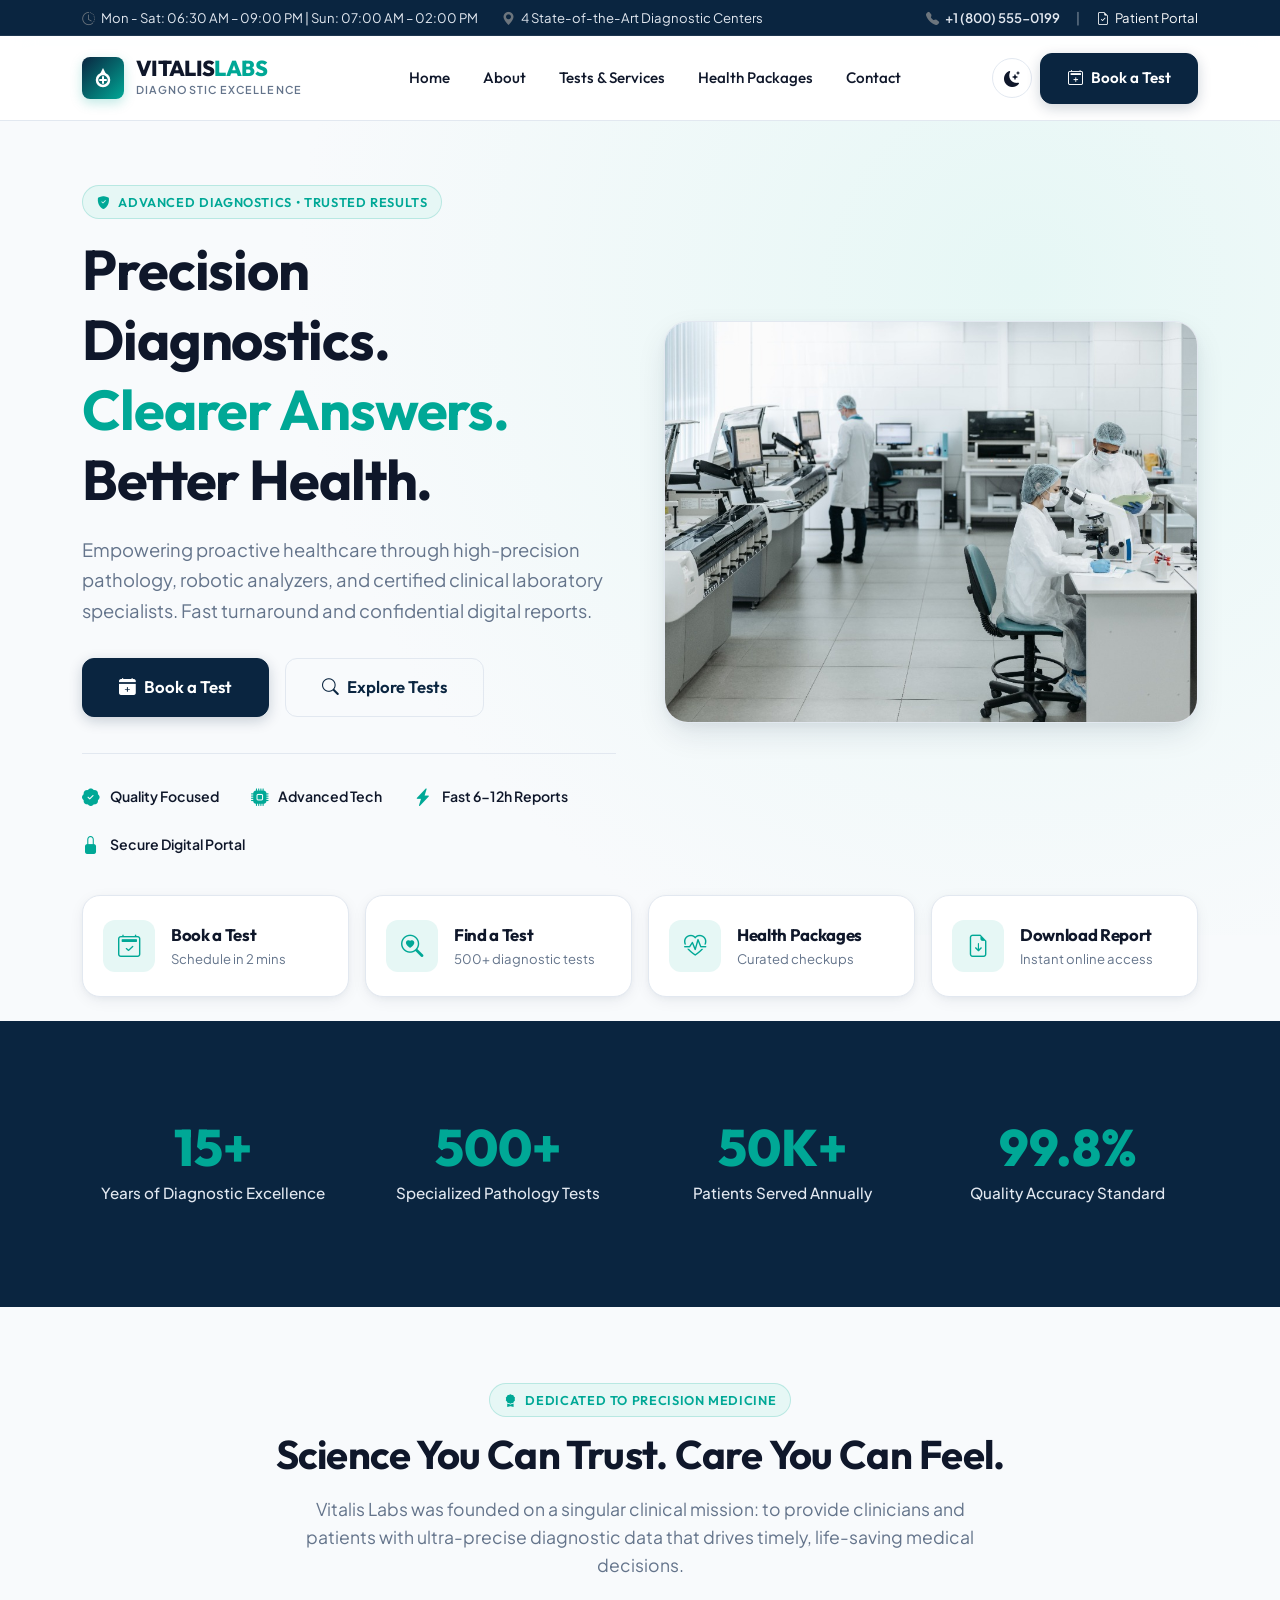
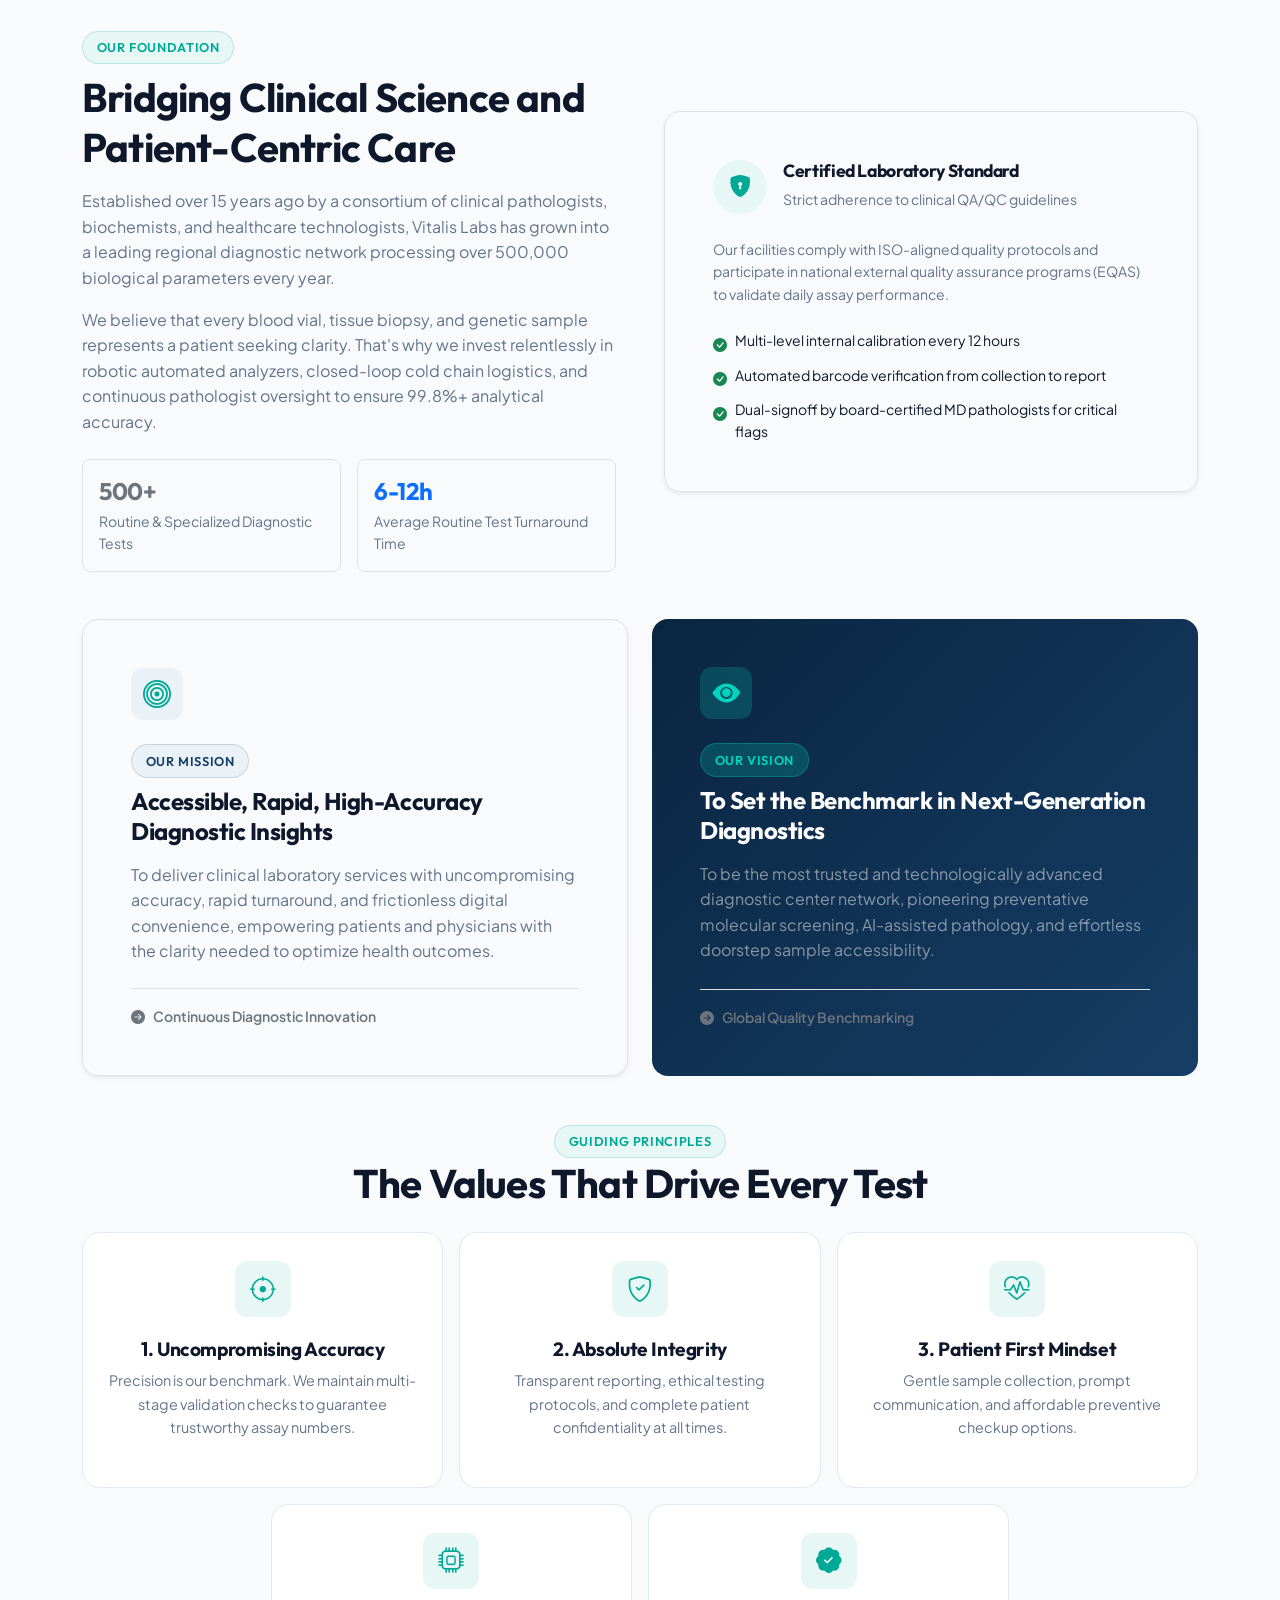
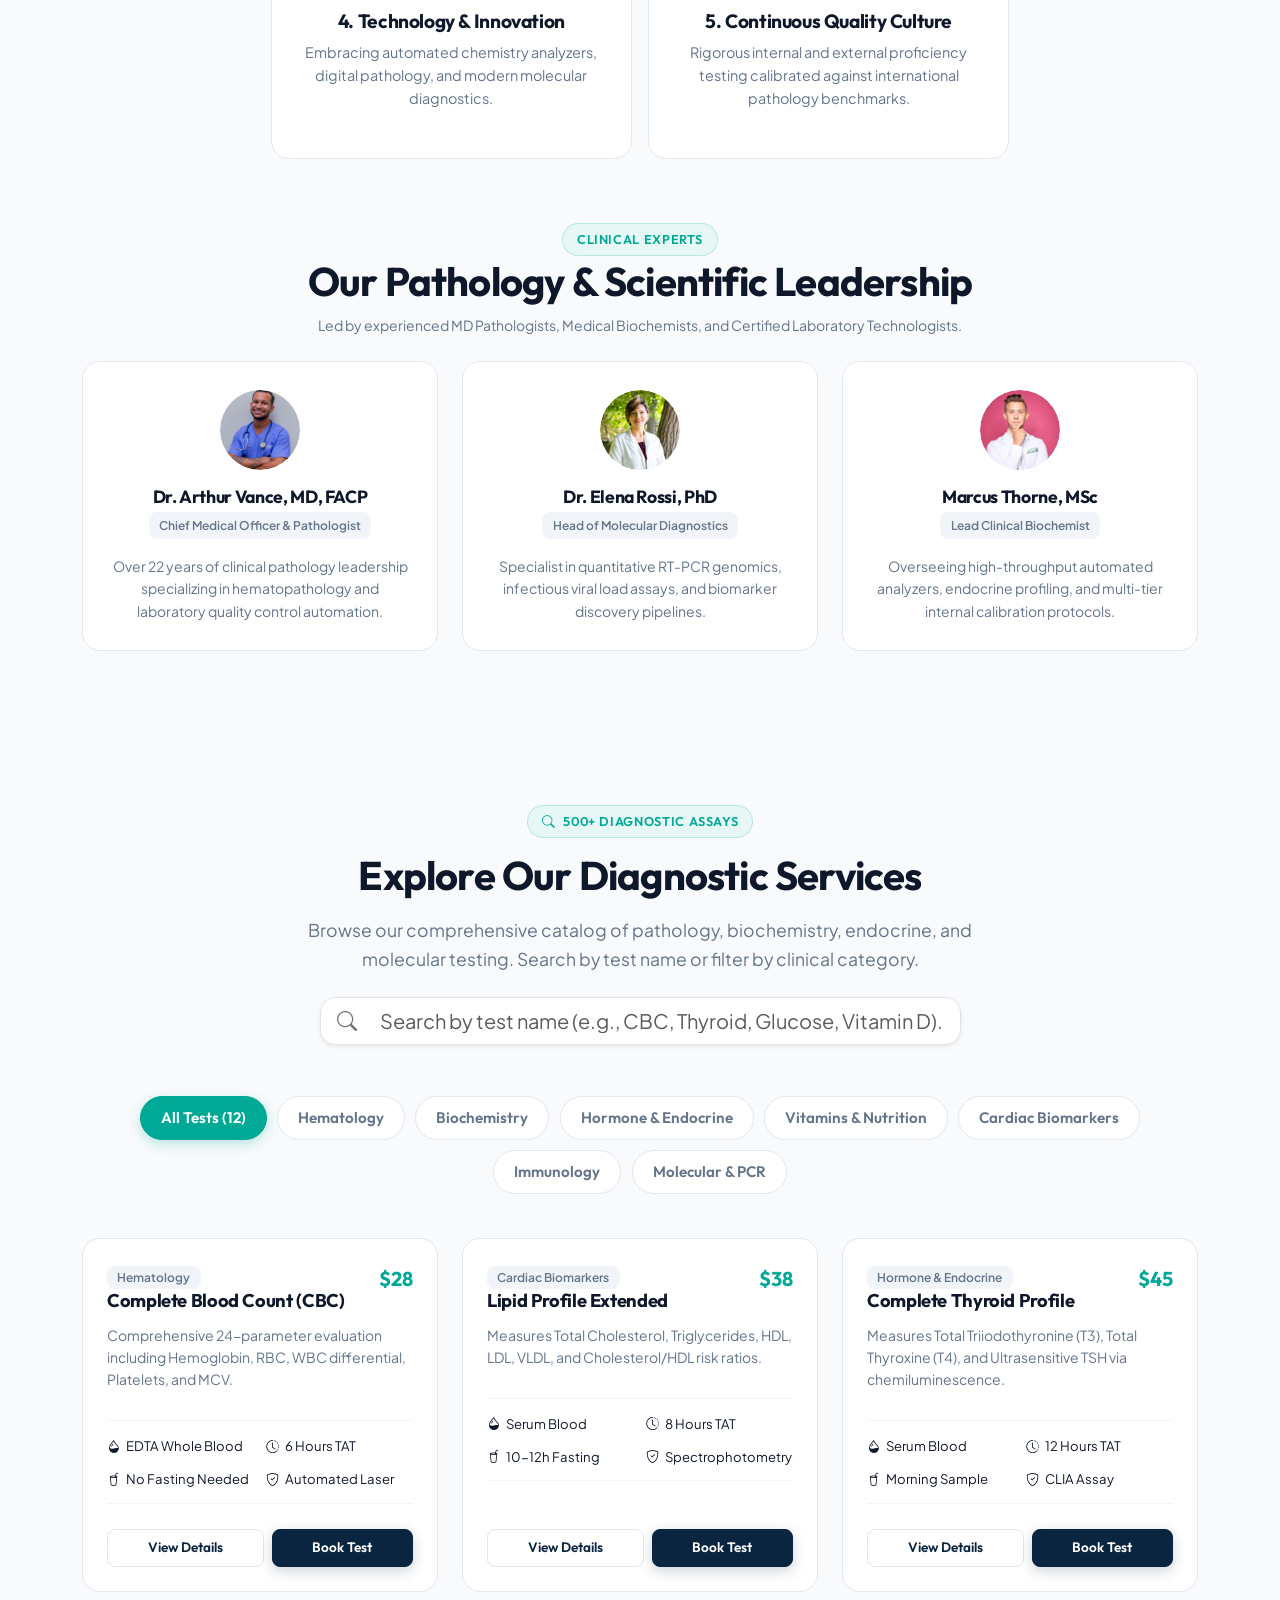
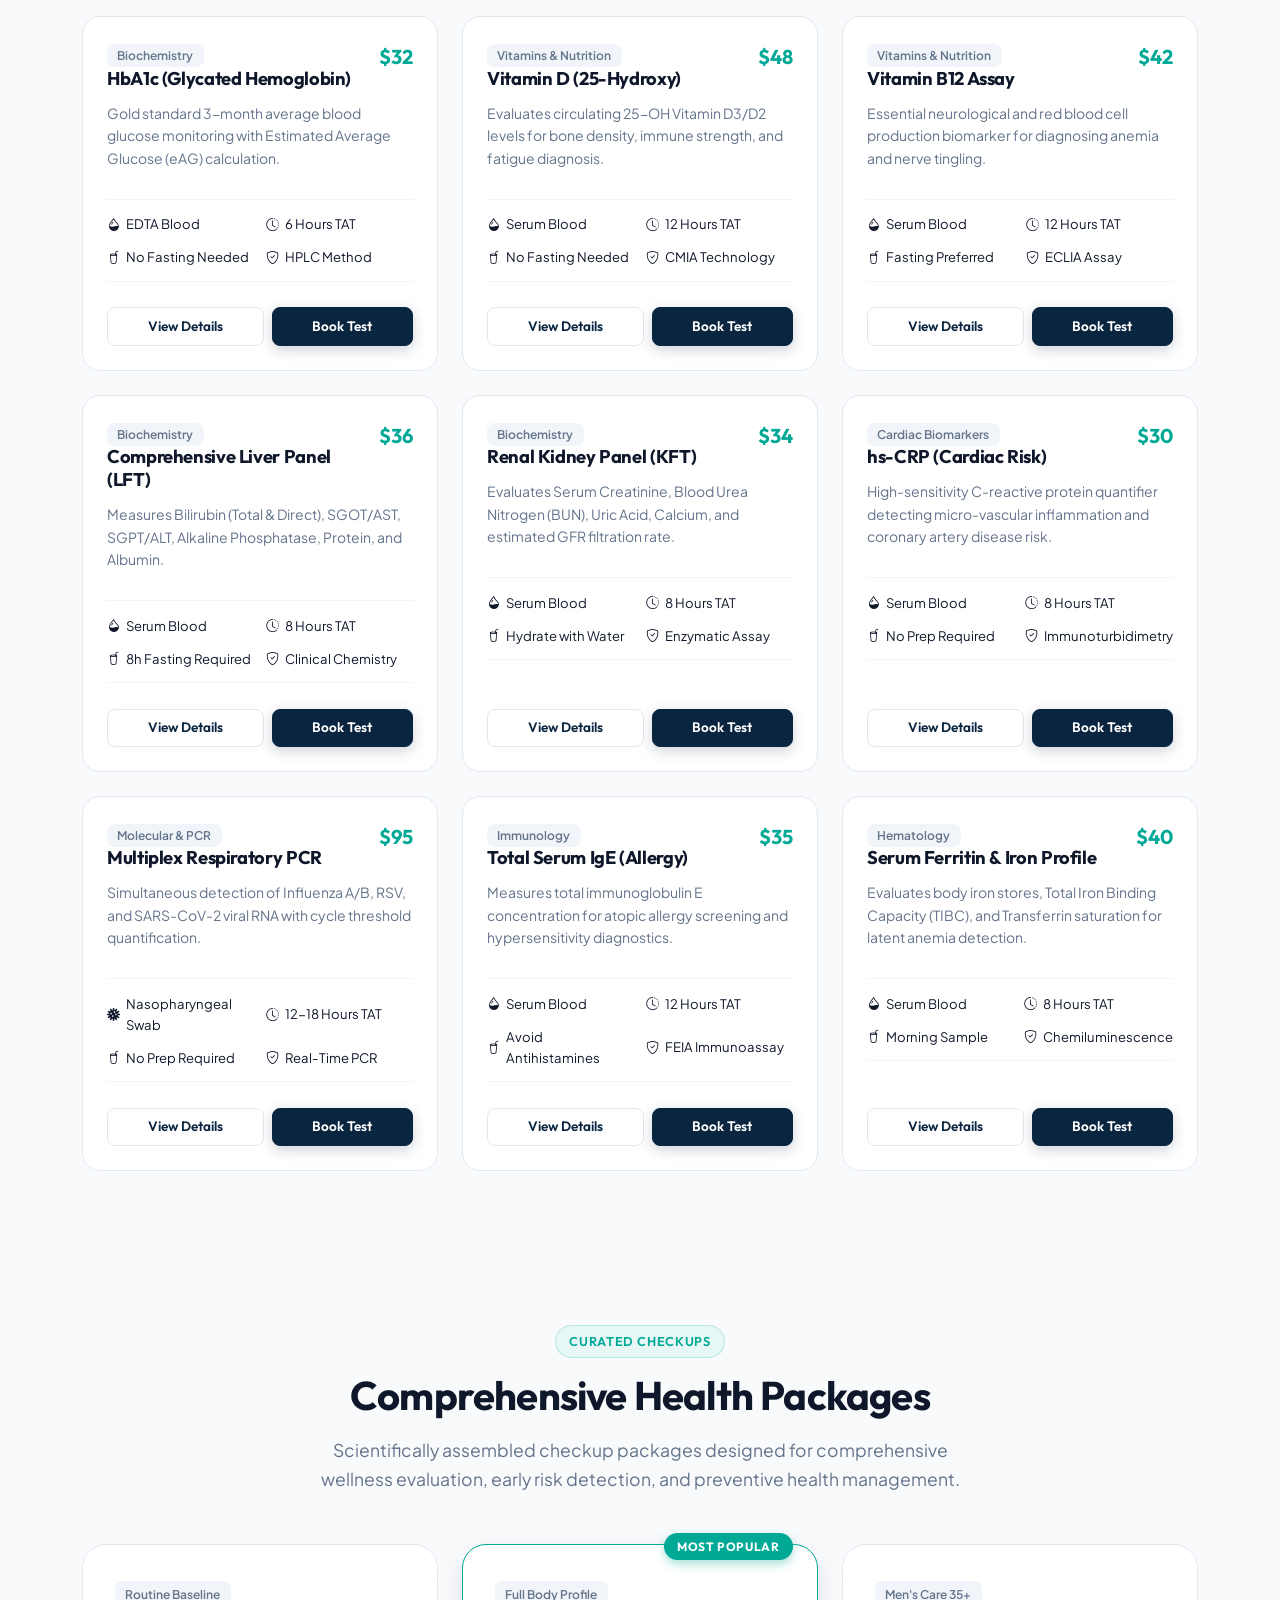
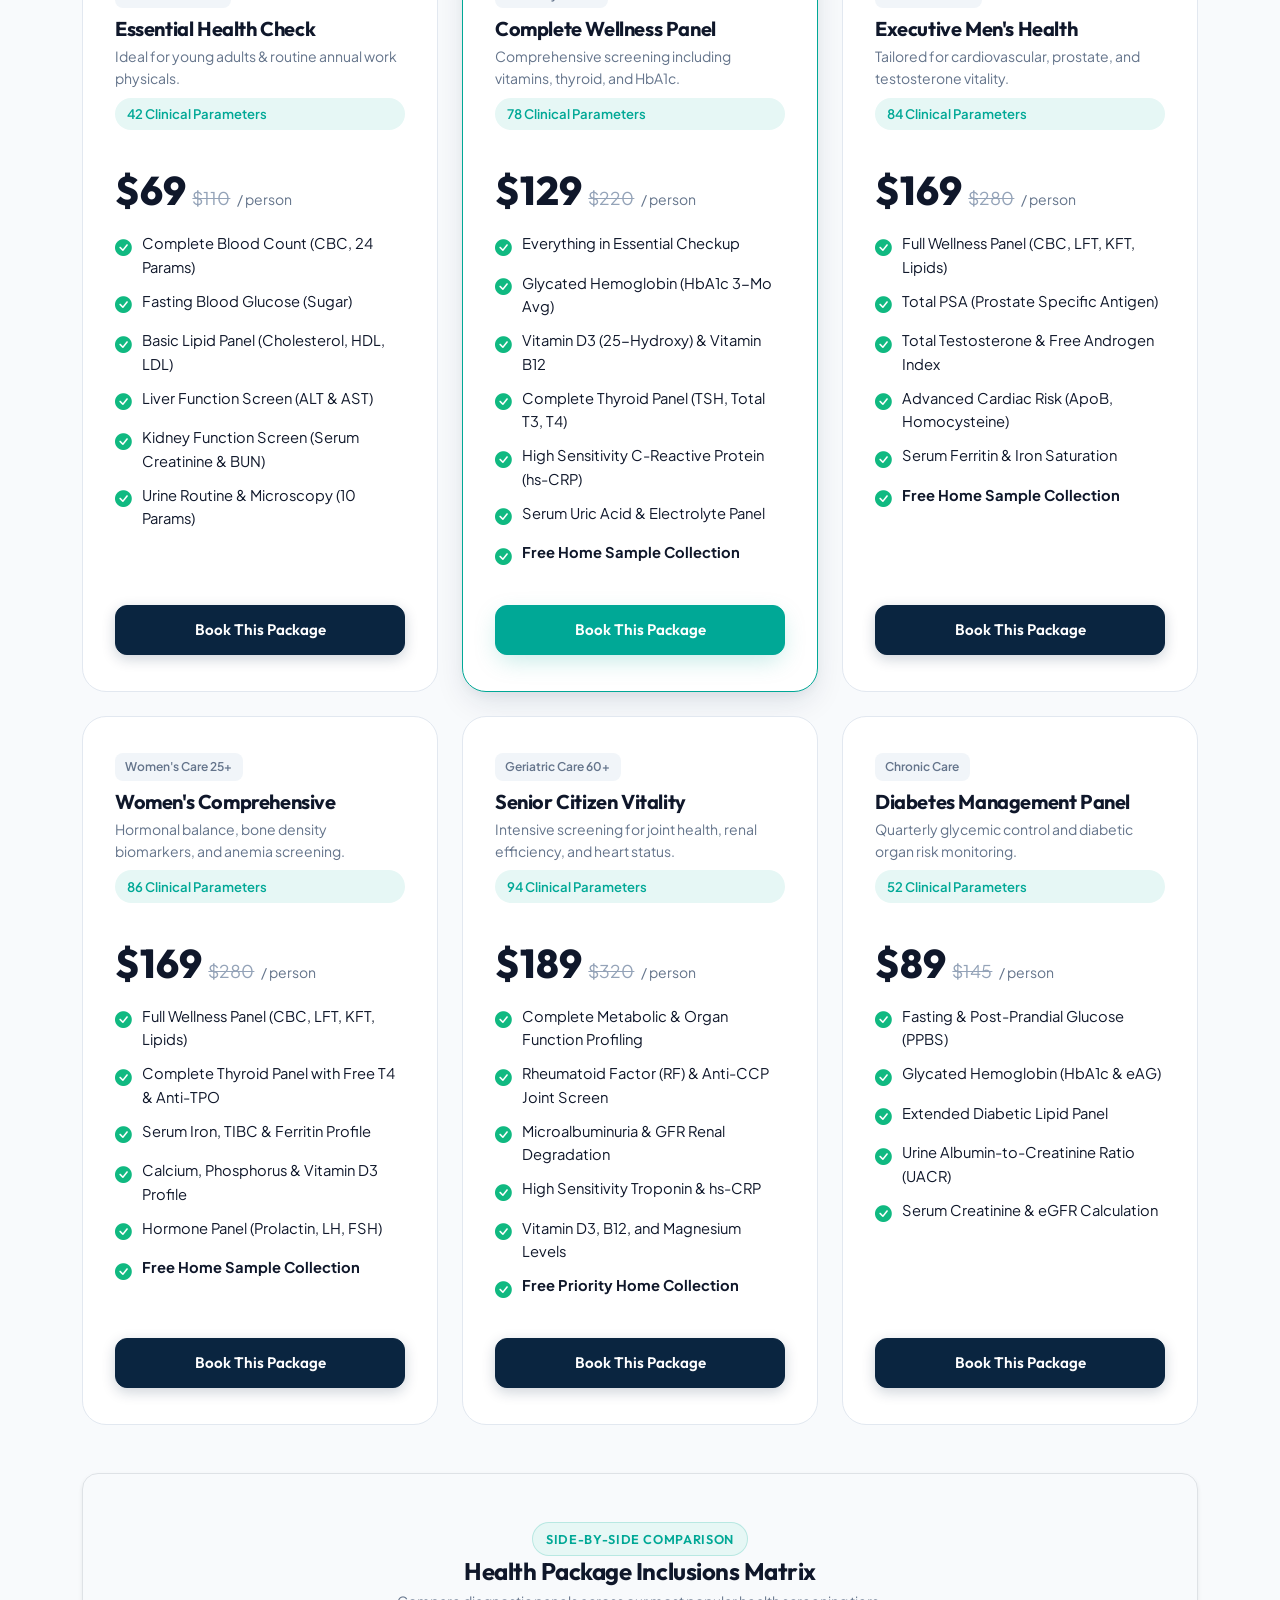
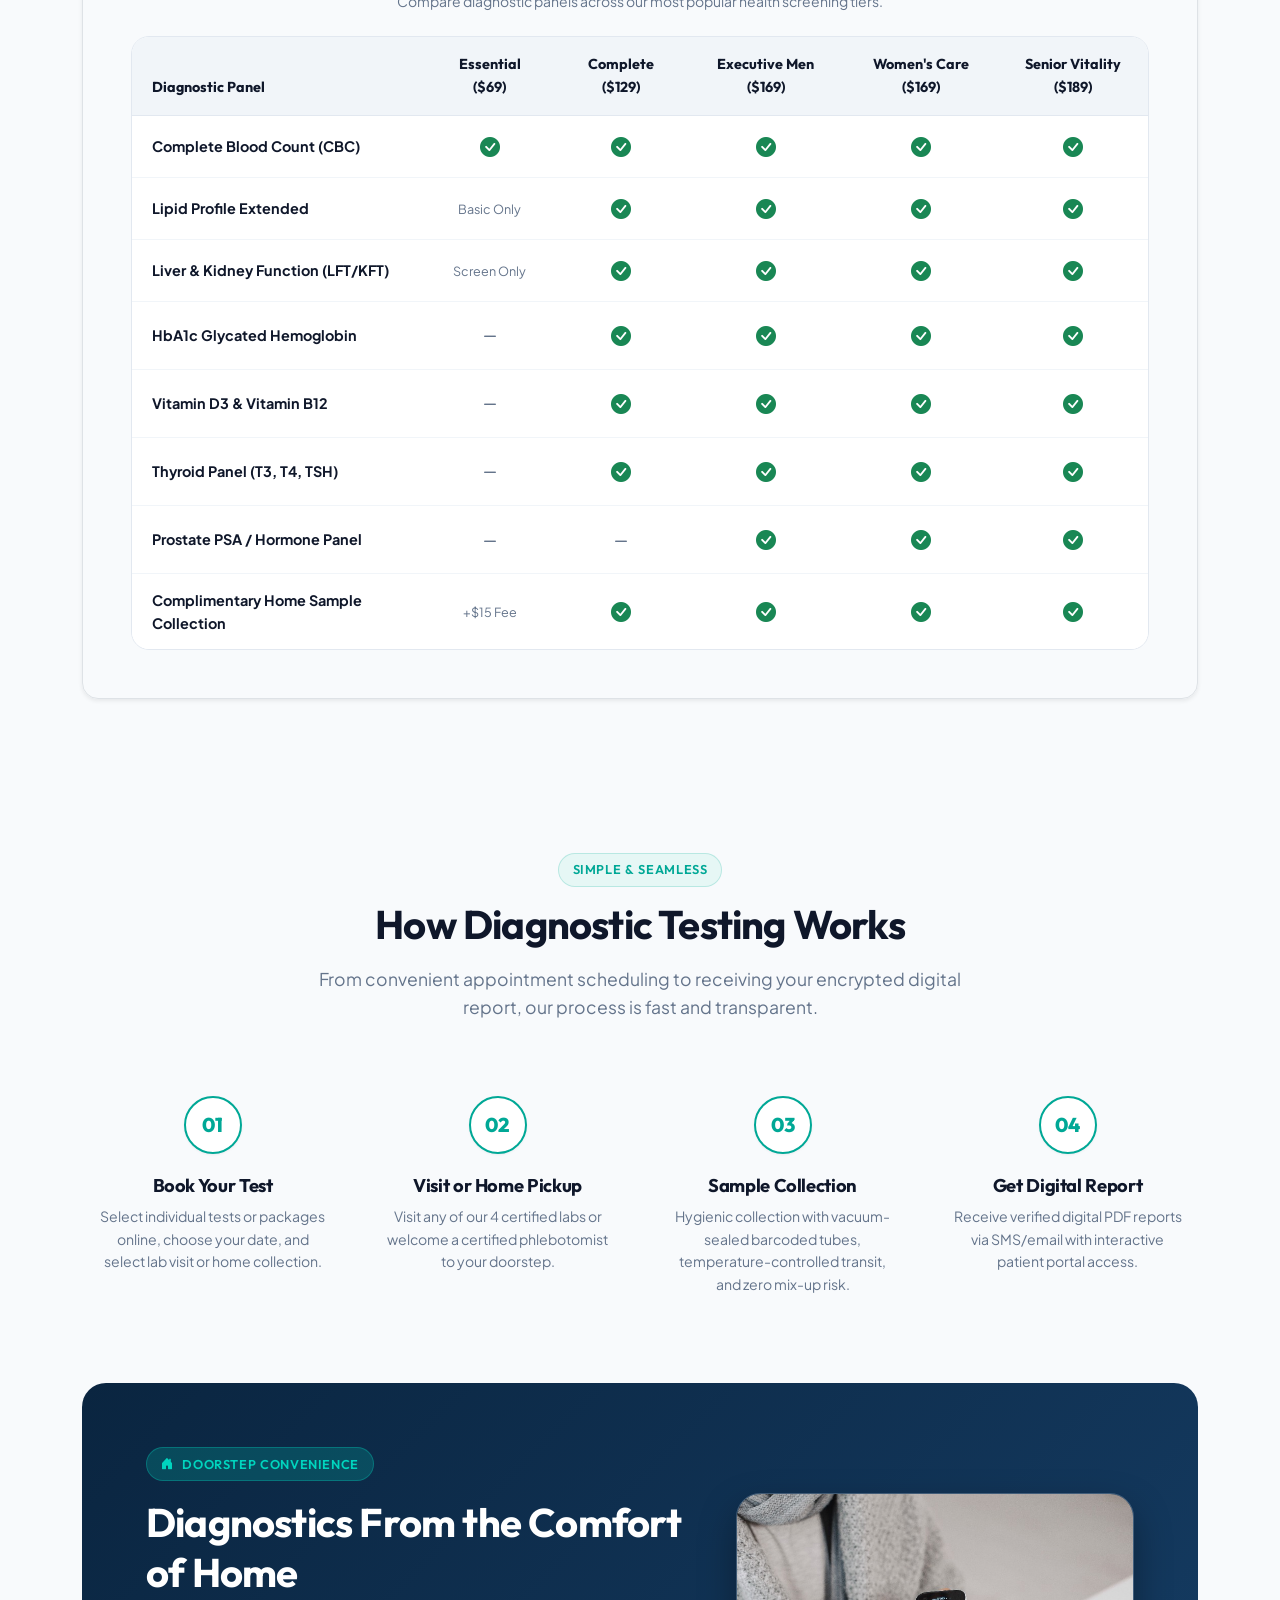
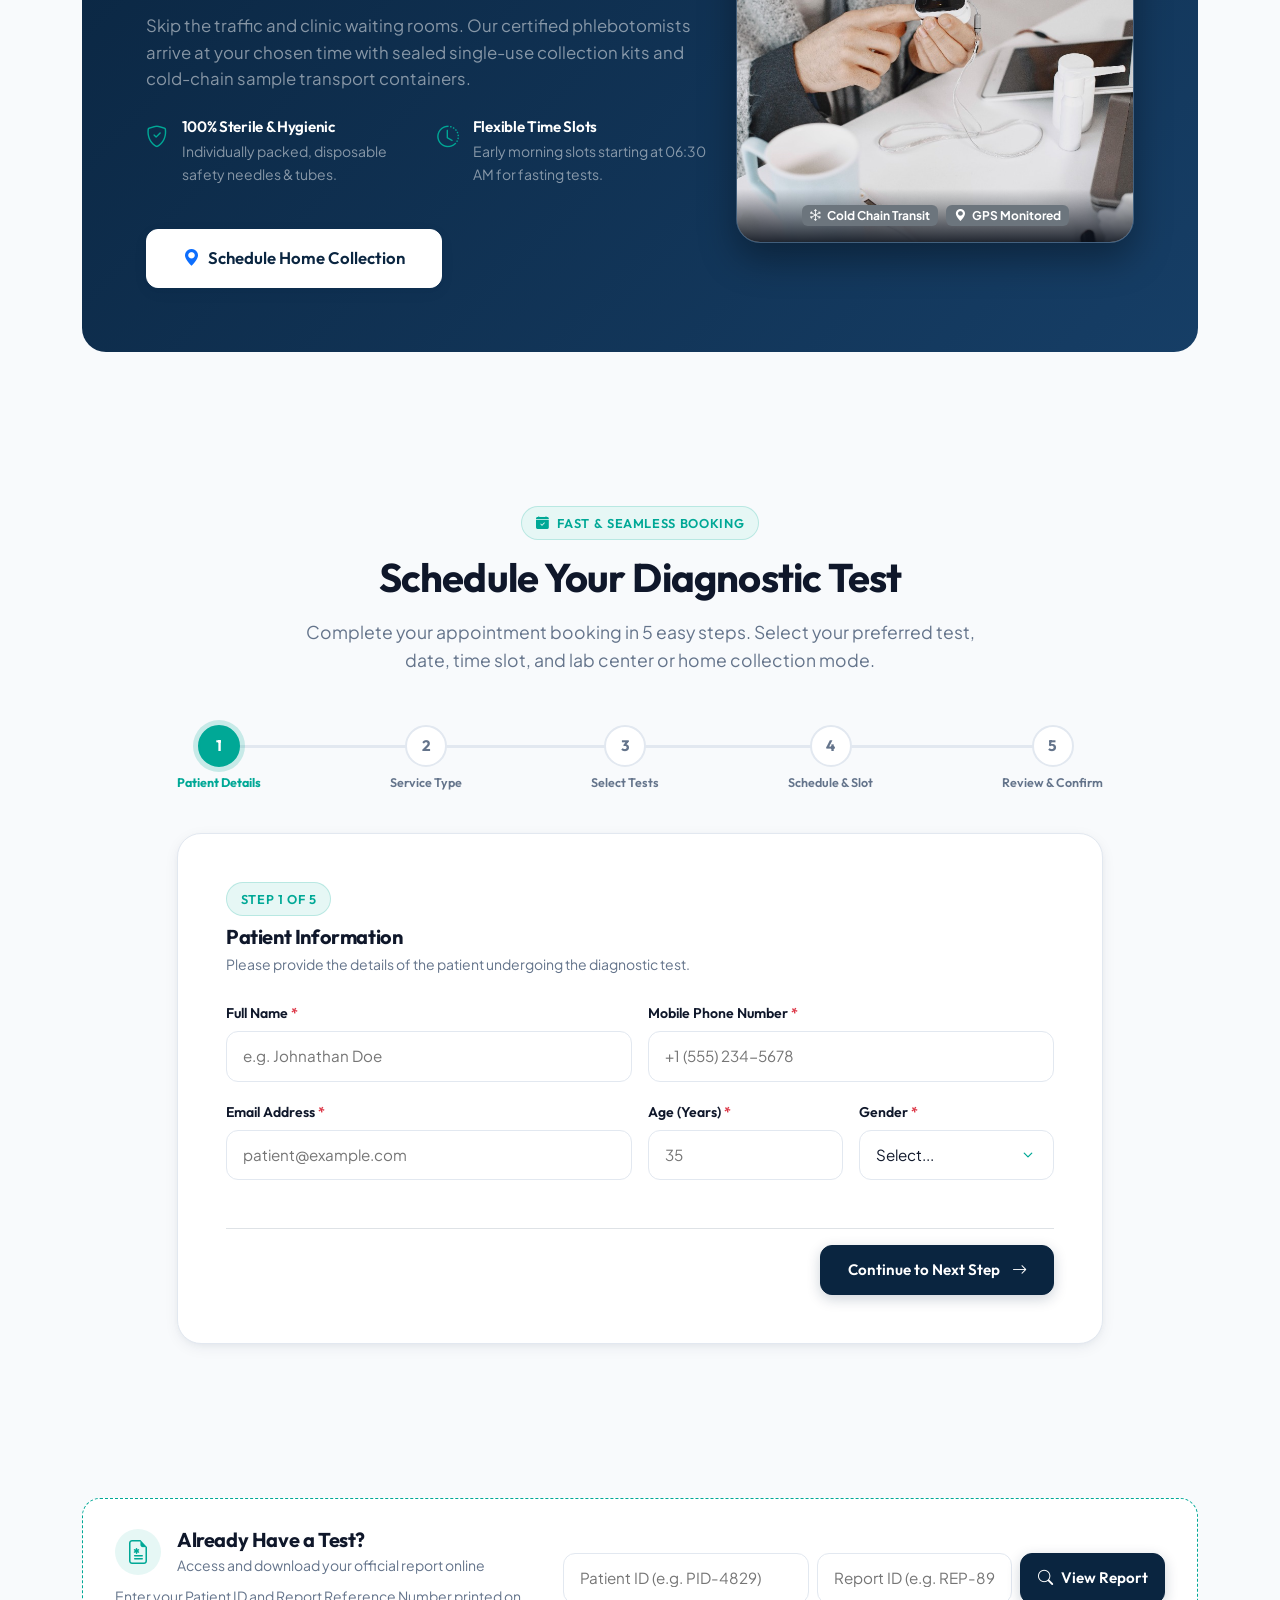
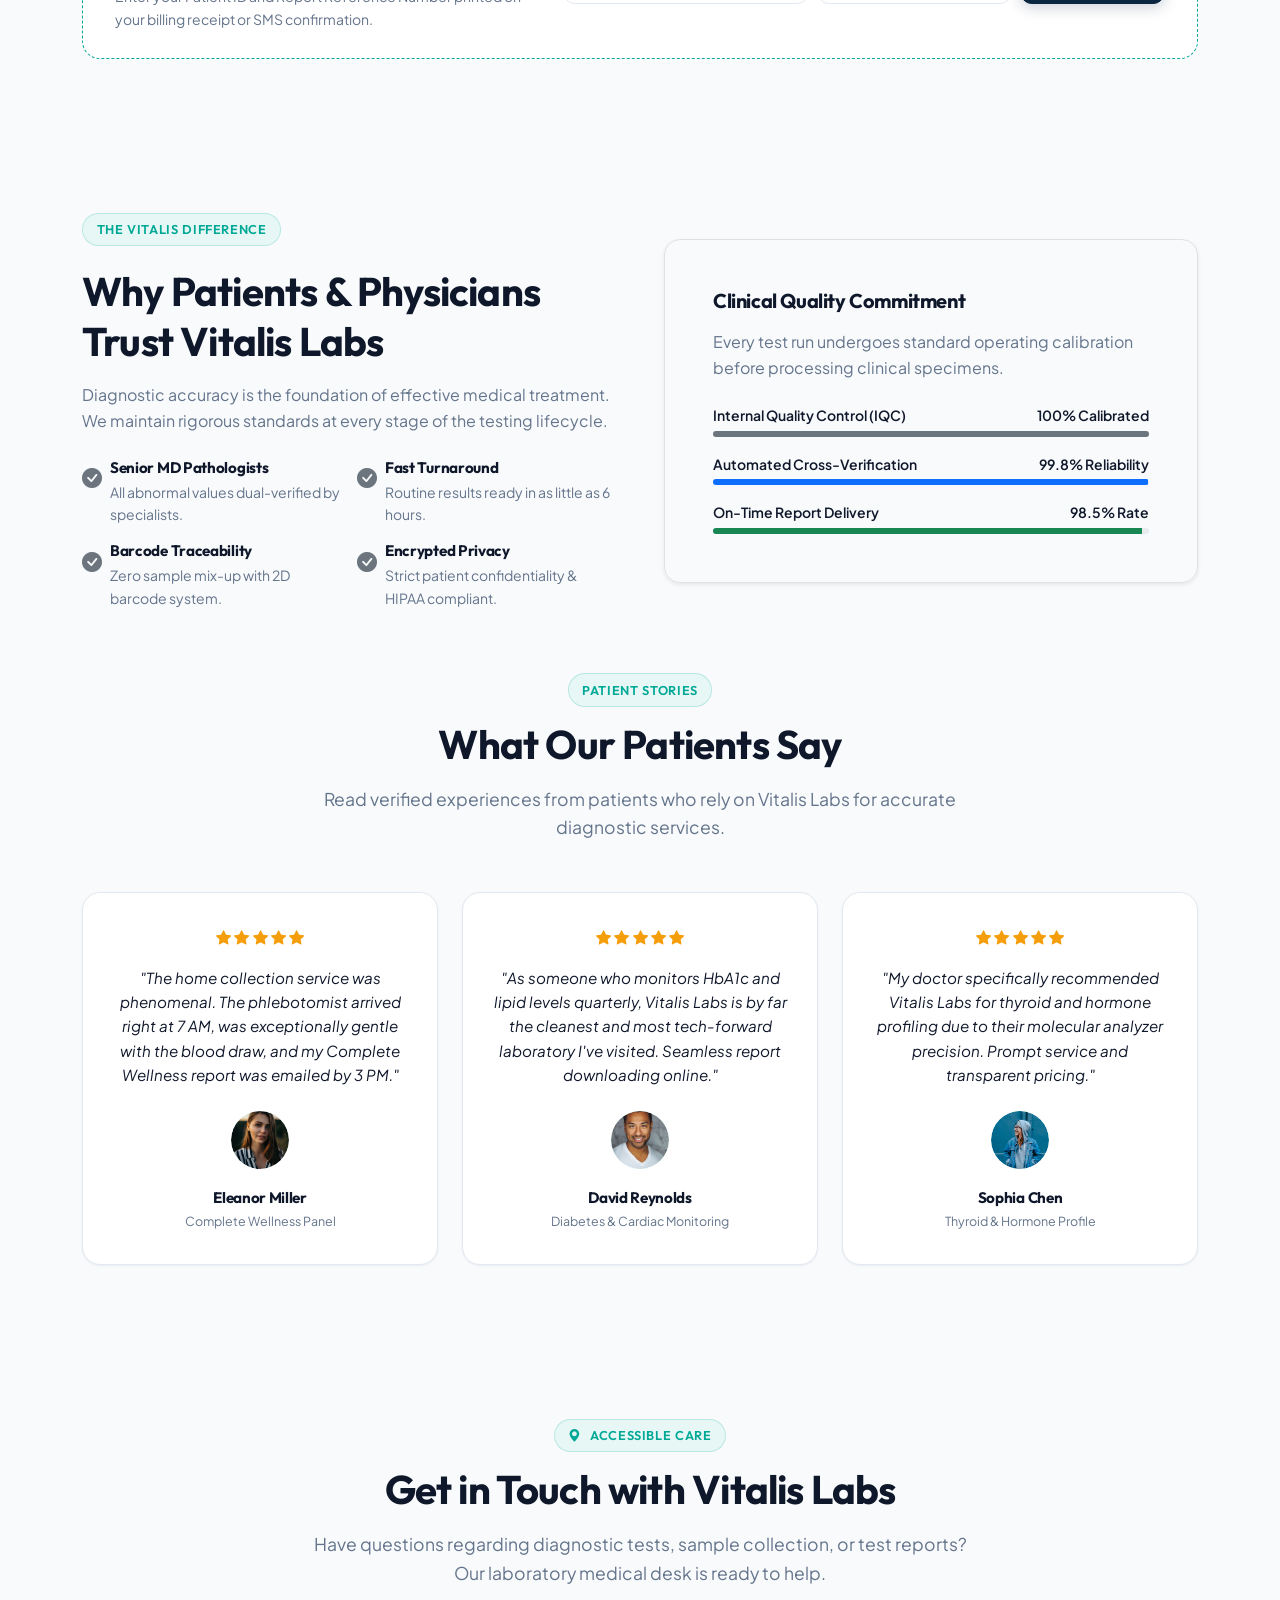
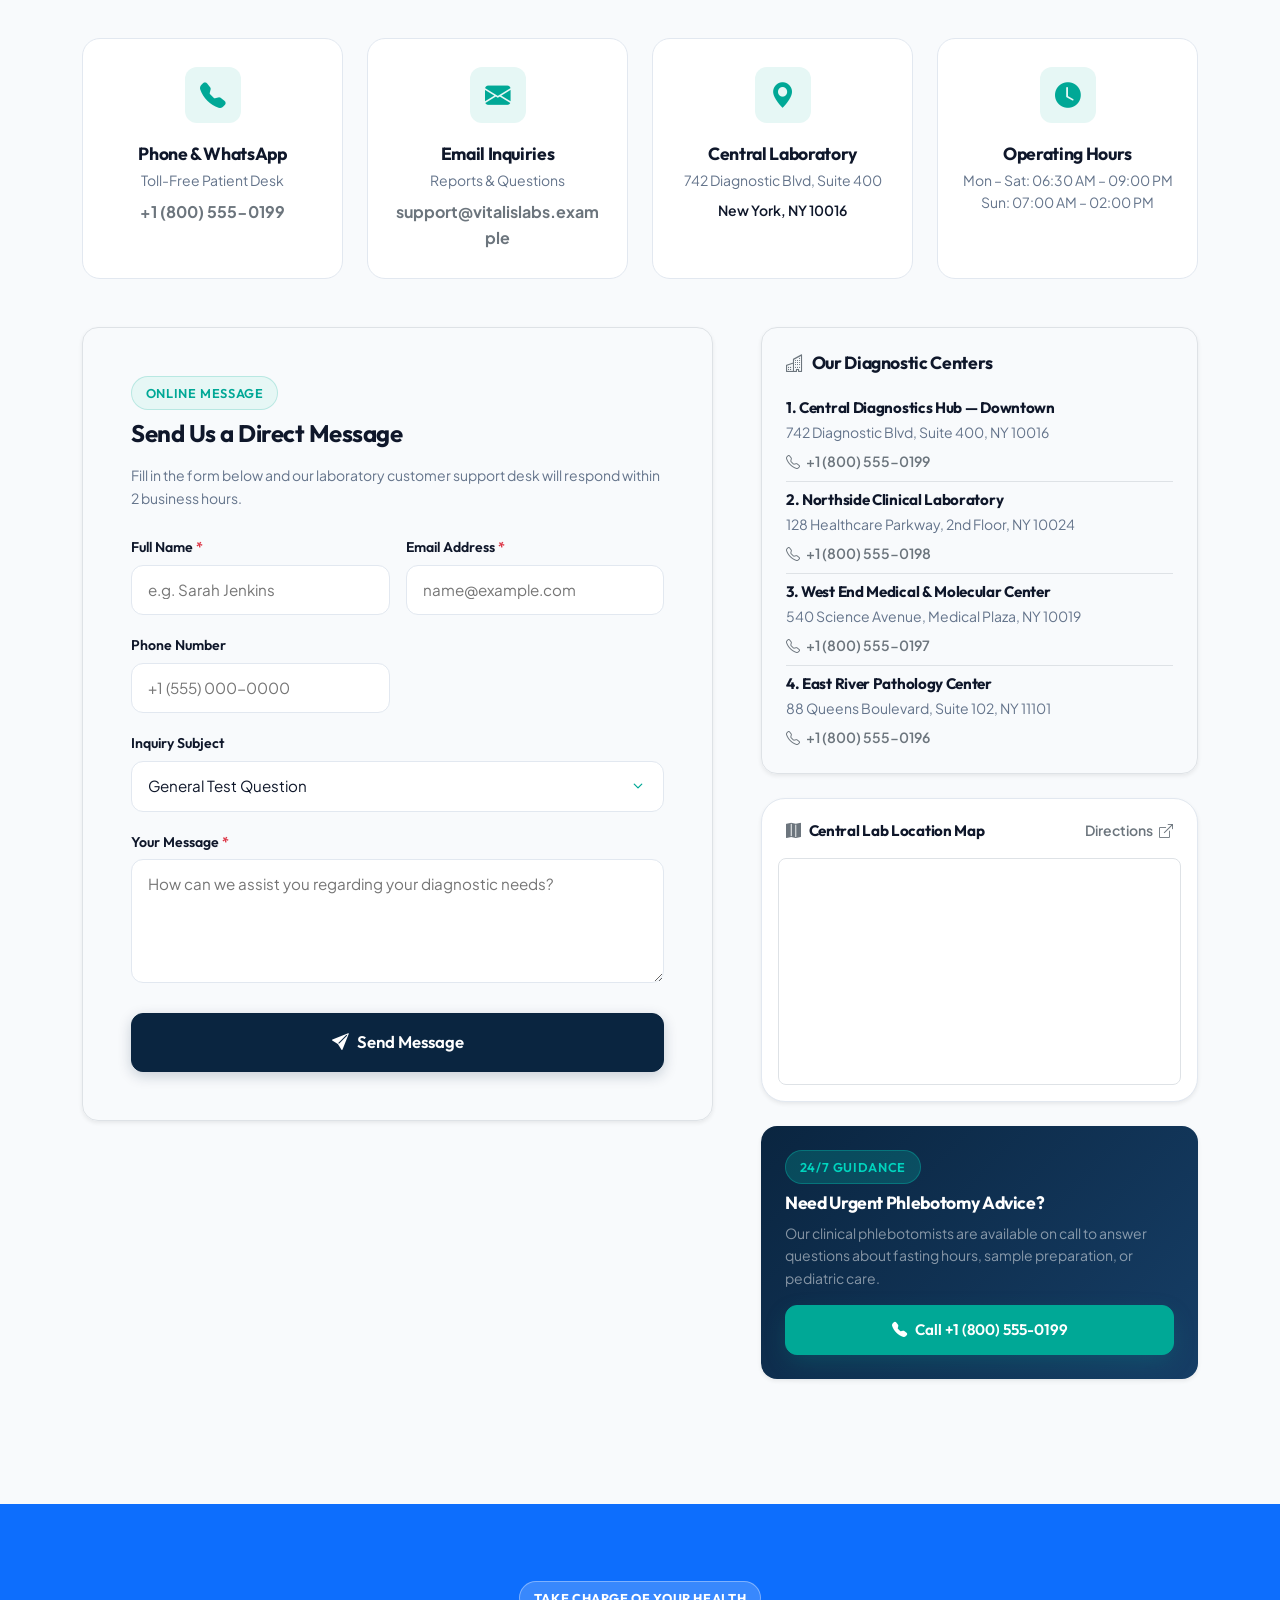
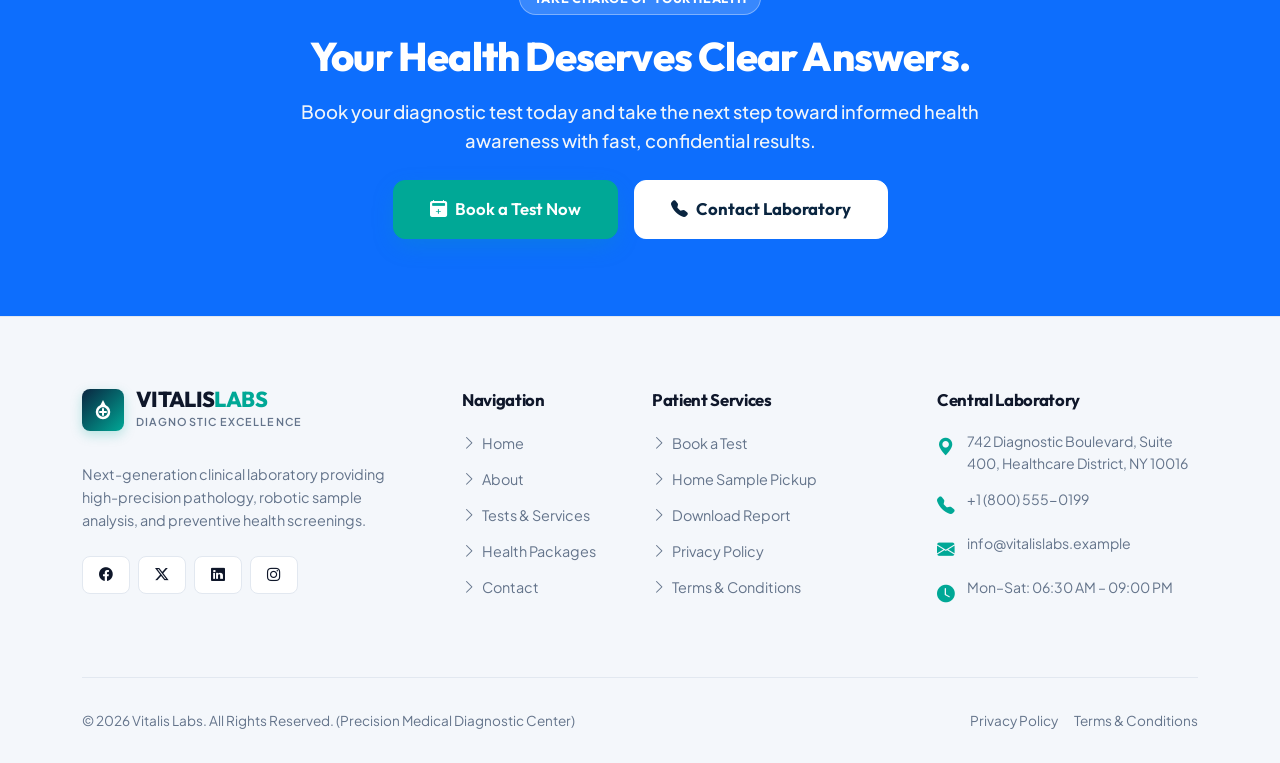
==== commit 7b89c91b: "2" ====
--- a/index.html
+++ b/index.html
@@ -106,14 +106,20 @@
   <!-- MOBILE OFFCANVAS NAVIGATION MENU (Same 5 Nav Items) -->
   <div class="offcanvas offcanvas-end" tabindex="-1" id="vitalisOffcanvasNav" aria-labelledby="vitalisOffcanvasNavLabel">
     <div class="offcanvas-header border-bottom d-flex justify-content-between align-items-center w-100">
-      <div class="navbar-brand-vitalis">
+      <a class="navbar-brand-vitalis" href="#home" data-bs-dismiss="offcanvas">
         <div class="brand-logo-icon">
-          <i class="bi bi-activity text-white"></i>
+          <svg width="24" height="24" viewBox="0 0 24 24" fill="none" xmlns="http://www.w3.org/2000/svg">
+            <path d="M12 2L15 8H9L12 2Z" fill="white"/>
+            <circle cx="12" cy="14" r="6" stroke="white" stroke-width="2.5"/>
+            <path d="M9 14H15" stroke="white" stroke-width="2" stroke-linecap="round"/>
+            <path d="M12 11V17" stroke="white" stroke-width="2" stroke-linecap="round"/>
+          </svg>
         </div>
         <div class="brand-text">
           <span class="brand-title">VITALIS<span>LABS</span></span>
-        </div>
-      </div>
+          <span class="brand-subtitle">Diagnostic Excellence</span>
+        </div>
+      </a>
       <button type="button" class="btn-close-vitalis shadow-none ms-auto" data-bs-dismiss="offcanvas" aria-label="Close"><i class="bi bi-x-lg"></i></button>
     </div>
     <div class="offcanvas-body d-flex flex-column justify-content-between p-4 text-center">
@@ -409,36 +415,36 @@
 
         <div class="row g-3 justify-content-center">
           <div class="col-lg-4 col-md-6 col-sm-6">
-            <div class="category-card text-center text-sm-start">
-              <div class="category-icon-box mx-auto mx-sm-0"><i class="bi bi-crosshair"></i></div>
+            <div class="category-card text-center">
+              <div class="category-icon-box mx-auto"><i class="bi bi-crosshair"></i></div>
               <h4 class="category-title">1. Uncompromising Accuracy</h4>
               <p class="category-desc">Precision is our benchmark. We maintain multi-stage validation checks to guarantee trustworthy assay numbers.</p>
             </div>
           </div>
           <div class="col-lg-4 col-md-6 col-sm-6">
-            <div class="category-card text-center text-sm-start">
-              <div class="category-icon-box mx-auto mx-sm-0"><i class="bi bi-shield-check"></i></div>
+            <div class="category-card text-center">
+              <div class="category-icon-box mx-auto"><i class="bi bi-shield-check"></i></div>
               <h4 class="category-title">2. Absolute Integrity</h4>
               <p class="category-desc">Transparent reporting, ethical testing protocols, and complete patient confidentiality at all times.</p>
             </div>
           </div>
           <div class="col-lg-4 col-md-6 col-sm-6">
-            <div class="category-card text-center text-sm-start">
-              <div class="category-icon-box mx-auto mx-sm-0"><i class="bi bi-heart-pulse"></i></div>
+            <div class="category-card text-center">
+              <div class="category-icon-box mx-auto"><i class="bi bi-heart-pulse"></i></div>
               <h4 class="category-title">3. Patient First Mindset</h4>
               <p class="category-desc">Gentle sample collection, prompt communication, and affordable preventive checkup options.</p>
             </div>
           </div>
           <div class="col-lg-4 col-md-6 col-sm-6">
-            <div class="category-card text-center text-sm-start">
-              <div class="category-icon-box mx-auto mx-sm-0"><i class="bi bi-cpu"></i></div>
+            <div class="category-card text-center">
+              <div class="category-icon-box mx-auto"><i class="bi bi-cpu"></i></div>
               <h4 class="category-title">4. Technology & Innovation</h4>
               <p class="category-desc">Embracing automated chemistry analyzers, digital pathology, and modern molecular diagnostics.</p>
             </div>
           </div>
           <div class="col-lg-4 col-md-6 col-sm-6">
-            <div class="category-card text-center text-sm-start">
-              <div class="category-icon-box mx-auto mx-sm-0"><i class="bi bi-patch-check-fill"></i></div>
+            <div class="category-card text-center">
+              <div class="category-icon-box mx-auto"><i class="bi bi-patch-check-fill"></i></div>
               <h4 class="category-title">5. Continuous Quality Culture</h4>
               <p class="category-desc">Rigorous internal and external proficiency testing calibrated against international pathology benchmarks.</p>
             </div>
@@ -457,8 +463,8 @@
         <div class="row g-4 justify-content-center">
           <div class="col-lg-4 col-md-6 col-sm-6">
             <div class="category-card text-center align-items-center">
-              <div class="author-avatar mb-3" style="width: 80px; height: 80px; font-size: 1.75rem; background: var(--secondary-light); color: var(--secondary);">
-                <i class="bi bi-person-fill"></i>
+              <div class="author-avatar mb-3" style="width: 80px; height: 80px;">
+                <img src="assets/images/expert-vance.jpg" alt="Dr. Arthur Vance, Chief Medical Officer & Pathologist">
               </div>
               <h4 class="h5 fw-bold mb-1">Dr. Arthur Vance, MD, FACP</h4>
               <span class="badge-tag mb-3">Chief Medical Officer & Pathologist</span>
@@ -468,8 +474,8 @@
 
           <div class="col-lg-4 col-md-6 col-sm-6">
             <div class="category-card text-center align-items-center">
-              <div class="author-avatar mb-3" style="width: 80px; height: 80px; font-size: 1.75rem; background: var(--primary-subtle); color: var(--secondary);">
-                <i class="bi bi-person-fill"></i>
+              <div class="author-avatar mb-3" style="width: 80px; height: 80px;">
+                <img src="assets/images/expert-rossi.jpg" alt="Dr. Elena Rossi, Head of Molecular Diagnostics">
               </div>
               <h4 class="h5 fw-bold mb-1">Dr. Elena Rossi, PhD</h4>
               <span class="badge-tag mb-3">Head of Molecular Diagnostics</span>
@@ -479,8 +485,8 @@
 
           <div class="col-lg-4 col-md-6 col-sm-6">
             <div class="category-card text-center align-items-center">
-              <div class="author-avatar mb-3" style="width: 80px; height: 80px; font-size: 1.75rem; background: var(--secondary-light); color: var(--secondary);">
-                <i class="bi bi-person-fill"></i>
+              <div class="author-avatar mb-3" style="width: 80px; height: 80px;">
+                <img src="assets/images/expert-thorne.jpg" alt="Marcus Thorne, Lead Clinical Biochemist">
               </div>
               <h4 class="h5 fw-bold mb-1">Marcus Thorne, MSc</h4>
               <span class="badge-tag mb-3">Lead Clinical Biochemist</span>
@@ -1332,8 +1338,8 @@
 
                 <div class="row g-3">
                   <!-- Item 1 -->
-                  <div class="col-md-6">
-                    <div class="p-3 rounded-3 border bg-surface d-flex align-items-center justify-content-between">
+                  <div class="col-md-6 col-sm-6">
+                    <div class="p-3 rounded-3 border bg-surface d-flex align-items-center justify-content-between h-100">
                       <div class="form-check">
                         <input class="form-check-input test-select-checkbox" type="checkbox" value="Complete Blood Count (CBC)" data-price="28" id="testCheck1">
                         <label class="form-check-label fw-bold text-main ms-2" for="testCheck1">
@@ -1341,13 +1347,13 @@
                           <span class="d-block small fw-normal text-muted">24 Cellular Blood Parameters (6h TAT)</span>
                         </label>
                       </div>
-                      <span class="fw-bold text-secondary">$28.00</span>
+                      <span class="fw-bold text-secondary flex-shrink-0 ms-2">$28.00</span>
                     </div>
                   </div>
 
                   <!-- Item 2 -->
-                  <div class="col-md-6">
-                    <div class="p-3 rounded-3 border bg-surface d-flex align-items-center justify-content-between">
+                  <div class="col-md-6 col-sm-6">
+                    <div class="p-3 rounded-3 border bg-surface d-flex align-items-center justify-content-between h-100">
                       <div class="form-check">
                         <input class="form-check-input test-select-checkbox" type="checkbox" value="Lipid Profile Extended" data-price="38" id="testCheck2">
                         <label class="form-check-label fw-bold text-main ms-2" for="testCheck2">
@@ -1355,13 +1361,13 @@
                           <span class="d-block small fw-normal text-muted">Total Cholesterol, HDL, LDL, Triglycerides</span>
                         </label>
                       </div>
-                      <span class="fw-bold text-secondary">$38.00</span>
+                      <span class="fw-bold text-secondary flex-shrink-0 ms-2">$38.00</span>
                     </div>
                   </div>
 
                   <!-- Item 3 -->
-                  <div class="col-md-6">
-                    <div class="p-3 rounded-3 border bg-surface d-flex align-items-center justify-content-between">
+                  <div class="col-md-6 col-sm-6">
+                    <div class="p-3 rounded-3 border bg-surface d-flex align-items-center justify-content-between h-100">
                       <div class="form-check">
                         <input class="form-check-input test-select-checkbox" type="checkbox" value="Complete Thyroid Profile (T3, T4, TSH)" data-price="45" id="testCheck3">
                         <label class="form-check-label fw-bold text-main ms-2" for="testCheck3">
@@ -1369,13 +1375,13 @@
                           <span class="d-block small fw-normal text-muted">Chemiluminescence T3, T4, TSH</span>
                         </label>
                       </div>
-                      <span class="fw-bold text-secondary">$45.00</span>
+                      <span class="fw-bold text-secondary flex-shrink-0 ms-2">$45.00</span>
                     </div>
                   </div>
 
                   <!-- Item 4 -->
-                  <div class="col-md-6">
-                    <div class="p-3 rounded-3 border bg-surface d-flex align-items-center justify-content-between">
+                  <div class="col-md-6 col-sm-6">
+                    <div class="p-3 rounded-3 border bg-surface d-flex align-items-center justify-content-between h-100">
                       <div class="form-check">
                         <input class="form-check-input test-select-checkbox" type="checkbox" value="HbA1c Glycated Glucose" data-price="32" id="testCheck4">
                         <label class="form-check-label fw-bold text-main ms-2" for="testCheck4">
@@ -1383,13 +1389,13 @@
                           <span class="d-block small fw-normal text-muted">3-Month Average Diabetes Index</span>
                         </label>
                       </div>
-                      <span class="fw-bold text-secondary">$32.00</span>
+                      <span class="fw-bold text-secondary flex-shrink-0 ms-2">$32.00</span>
                     </div>
                   </div>
 
                   <!-- Item 5 -->
-                  <div class="col-md-6">
-                    <div class="p-3 rounded-3 border bg-surface d-flex align-items-center justify-content-between">
+                  <div class="col-md-6 col-sm-6">
+                    <div class="p-3 rounded-3 border bg-surface d-flex align-items-center justify-content-between h-100">
                       <div class="form-check">
                         <input class="form-check-input test-select-checkbox" type="checkbox" value="Vitamin D3 (25-Hydroxy)" data-price="48" id="testCheck5">
                         <label class="form-check-label fw-bold text-main ms-2" for="testCheck5">
@@ -1397,13 +1403,13 @@
                           <span class="d-block small fw-normal text-muted">Bone & Immune Health Marker</span>
                         </label>
                       </div>
-                      <span class="fw-bold text-secondary">$48.00</span>
+                      <span class="fw-bold text-secondary flex-shrink-0 ms-2">$48.00</span>
                     </div>
                   </div>
 
                   <!-- Item 6 -->
-                  <div class="col-md-6">
-                    <div class="p-3 rounded-3 border bg-surface d-flex align-items-center justify-content-between">
+                  <div class="col-md-6 col-sm-6">
+                    <div class="p-3 rounded-3 border bg-surface d-flex align-items-center justify-content-between h-100">
                       <div class="form-check">
                         <input class="form-check-input test-select-checkbox" type="checkbox" value="Essential Health Check (42 Params)" data-price="69" id="testCheckPkg1">
                         <label class="form-check-label fw-bold text-main ms-2" for="testCheckPkg1">
@@ -1411,13 +1417,13 @@
                           <span class="d-block small fw-normal text-muted">42 Parameters Baseline Health Check</span>
                         </label>
                       </div>
-                      <span class="fw-bold text-secondary">$69.00</span>
+                      <span class="fw-bold text-secondary flex-shrink-0 ms-2">$69.00</span>
                     </div>
                   </div>
 
                   <!-- Item 7 -->
-                  <div class="col-md-6">
-                    <div class="p-3 rounded-3 border bg-surface d-flex align-items-center justify-content-between">
+                  <div class="col-md-6 col-sm-6">
+                    <div class="p-3 rounded-3 border bg-surface d-flex align-items-center justify-content-between h-100">
                       <div class="form-check">
                         <input class="form-check-input test-select-checkbox" type="checkbox" value="Complete Wellness Package (78 Params)" data-price="129" id="testCheck6">
                         <label class="form-check-label fw-bold text-main ms-2" for="testCheck6">
@@ -1425,13 +1431,13 @@
                           <span class="d-block small fw-normal text-muted">Full Body 78-Parameter Comprehensive</span>
                         </label>
                       </div>
-                      <span class="fw-bold text-secondary">$129.00</span>
+                      <span class="fw-bold text-secondary flex-shrink-0 ms-2">$129.00</span>
                     </div>
                   </div>
 
                   <!-- Item 8 -->
-                  <div class="col-md-6">
-                    <div class="p-3 rounded-3 border bg-surface d-flex align-items-center justify-content-between">
+                  <div class="col-md-6 col-sm-6">
+                    <div class="p-3 rounded-3 border bg-surface d-flex align-items-center justify-content-between h-100">
                       <div class="form-check">
                         <input class="form-check-input test-select-checkbox" type="checkbox" value="Executive Men's Health (84 Params)" data-price="169" id="testCheckPkg2">
                         <label class="form-check-label fw-bold text-main ms-2" for="testCheckPkg2">
@@ -1439,7 +1445,7 @@
                           <span class="d-block small fw-normal text-muted">84 Parameters, PSA & Testosterone</span>
                         </label>
                       </div>
-                      <span class="fw-bold text-secondary">$169.00</span>
+                      <span class="fw-bold text-secondary flex-shrink-0 ms-2">$169.00</span>
                     </div>
                   </div>
                 </div>
@@ -1460,7 +1466,7 @@
                   </div>
 
                   <div class="col-md-6">
-                    <label class="form-label-vitalis">Collection Method <span class="text-danger">*</span></label>
+                    <span class="form-label-vitalis d-block">Collection Method <span class="text-danger">*</span></span>
                     <div class="d-flex gap-3 pt-1">
                       <div class="form-check">
                         <input class="form-check-input" type="radio" name="collectionType" id="colLab" value="Lab Center Visit" checked>
@@ -1484,7 +1490,7 @@
                   </div>
 
                   <div class="col-12">
-                    <label class="form-label-vitalis">Preferred Time Window</label>
+                    <span class="form-label-vitalis d-block">Preferred Time Window</span>
                     <div class="time-slot-grid">
                       <div class="time-slot-btn selected" data-slot="06:30 AM - 07:30 AM">06:30 AM</div>
                       <div class="time-slot-btn" data-slot="07:30 AM - 08:30 AM">07:30 AM</div>
@@ -1520,11 +1526,11 @@
               </div>
 
               <!-- Wizard Controls (Prev & Next) -->
-              <div class="wizard-controls-bar d-flex flex-column flex-sm-row justify-content-center justify-content-lg-between align-items-center gap-3 mt-5 pt-3 border-top">
-                <button type="button" class="btn-vitalis btn-vitalis-outline order-2 order-sm-1" id="wizardPrevBtn" style="display: none; visibility: hidden;">
+              <div class="wizard-controls-bar d-flex align-items-center justify-content-between gap-3 mt-5 pt-3 border-top">
+                <button type="button" class="btn-vitalis btn-vitalis-outline" id="wizardPrevBtn" style="display: none; visibility: hidden;">
                   <i class="bi bi-arrow-left me-1"></i> Back
                 </button>
-                <button type="button" class="btn-vitalis btn-vitalis-primary order-1 order-sm-2" id="wizardNextBtn">
+                <button type="button" class="btn-vitalis btn-vitalis-primary ms-auto" id="wizardNextBtn">
                   Continue to Next Step <i class="bi bi-arrow-right ms-1"></i>
                 </button>
               </div>
@@ -1677,15 +1683,17 @@
       <div class="row g-4 justify-content-center">
         <!-- Testimonial 1 -->
         <div class="col-lg-4 col-md-6 col-sm-6">
-          <div class="testimonial-card">
-            <div class="testimonial-stars">
+          <div class="testimonial-card text-center">
+            <div class="testimonial-stars justify-content-center">
               <i class="bi bi-star-fill"></i><i class="bi bi-star-fill"></i><i class="bi bi-star-fill"></i><i class="bi bi-star-fill"></i><i class="bi bi-star-fill"></i>
             </div>
             <p class="testimonial-text">
               "The home collection service was phenomenal. The phlebotomist arrived right at 7 AM, was exceptionally gentle with the blood draw, and my Complete Wellness report was emailed by 3 PM."
             </p>
-            <div class="testimonial-author">
-              <div class="author-avatar">EM</div>
+            <div class="testimonial-author text-center">
+              <div class="author-avatar mx-auto mb-2" style="width: 58px; height: 58px;">
+                <img src="assets/images/patient-eleanor.jpg" alt="Eleanor Miller">
+              </div>
               <div>
                 <h4 class="author-name">Eleanor Miller</h4>
                 <span class="author-service">Complete Wellness Panel</span>
@@ -1696,15 +1704,17 @@
 
         <!-- Testimonial 2 -->
         <div class="col-lg-4 col-md-6 col-sm-6">
-          <div class="testimonial-card">
-            <div class="testimonial-stars">
+          <div class="testimonial-card text-center">
+            <div class="testimonial-stars justify-content-center">
               <i class="bi bi-star-fill"></i><i class="bi bi-star-fill"></i><i class="bi bi-star-fill"></i><i class="bi bi-star-fill"></i><i class="bi bi-star-fill"></i>
             </div>
             <p class="testimonial-text">
               "As someone who monitors HbA1c and lipid levels quarterly, Vitalis Labs is by far the cleanest and most tech-forward laboratory I've visited. Seamless report downloading online."
             </p>
-            <div class="testimonial-author">
-              <div class="author-avatar">DR</div>
+            <div class="testimonial-author text-center">
+              <div class="author-avatar mx-auto mb-2" style="width: 58px; height: 58px;">
+                <img src="assets/images/patient-david.jpg" alt="David Reynolds">
+              </div>
               <div>
                 <h4 class="author-name">David Reynolds</h4>
                 <span class="author-service">Diabetes & Cardiac Monitoring</span>
@@ -1715,15 +1725,17 @@
 
         <!-- Testimonial 3 -->
         <div class="col-lg-4 col-md-6 col-sm-6">
-          <div class="testimonial-card">
-            <div class="testimonial-stars">
+          <div class="testimonial-card text-center">
+            <div class="testimonial-stars justify-content-center">
               <i class="bi bi-star-fill"></i><i class="bi bi-star-fill"></i><i class="bi bi-star-fill"></i><i class="bi bi-star-fill"></i><i class="bi bi-star-fill"></i>
             </div>
             <p class="testimonial-text">
               "My doctor specifically recommended Vitalis Labs for thyroid and hormone profiling due to their molecular analyzer precision. Prompt service and transparent pricing."
             </p>
-            <div class="testimonial-author">
-              <div class="author-avatar">SC</div>
+            <div class="testimonial-author text-center">
+              <div class="author-avatar mx-auto mb-2" style="width: 58px; height: 58px;">
+                <img src="assets/images/patient-sophia.jpg" alt="Sophia Chen">
+              </div>
               <div>
                 <h4 class="author-name">Sophia Chen</h4>
                 <span class="author-service">Thyroid & Hormone Profile</span>
@@ -1764,7 +1776,7 @@
             <div class="category-icon-box"><i class="bi bi-envelope-fill"></i></div>
             <h4 class="h5 fw-bold mb-1">Email Inquiries</h4>
             <p class="small text-muted mb-2">Reports & Questions</p>
-            <a href="mailto:support@vitalislabs.example" class="fw-bold text-secondary text-break" style="font-size: 0.88rem;">support@vitalislabs.example</a>
+            <a href="mailto:support@vitalislabs.example" class="fw-bold text-secondary text-break">support@vitalislabs.example</a>
           </div>
         </div>
 
@@ -1814,7 +1826,7 @@
                 <input type="tel" id="contactPhone" class="form-control-vitalis" placeholder="+1 (555) 000-0000">
               </div>
 
-              <div class="col-md-6">
+              <div class="col-12">
                 <label for="contactSubject" class="form-label-vitalis">Inquiry Subject</label>
                 <select id="contactSubject" class="form-select-vitalis">
                   <option value="General Test Question">General Test Question</option>
@@ -1870,6 +1882,27 @@
             </div>
           </div>
 
+          <!-- Interactive Google Map Card -->
+          <div class="contact-map-card p-3 shadow-sm mb-4 mt-4">
+            <div class="d-flex align-items-center justify-content-between mb-3 px-2 pt-1">
+              <h3 class="h6 fw-bold mb-0 text-main"><i class="bi bi-map-fill text-secondary me-2"></i>Central Lab Location Map</h3>
+              <a href="https://maps.google.com/?q=742+Diagnostic+Blvd,+New+York,+NY+10016" target="_blank" rel="noopener" class="small fw-semibold text-secondary text-decoration-none">
+                Directions <i class="bi bi-box-arrow-up-right ms-1"></i>
+              </a>
+            </div>
+            <div class="ratio ratio-16x9 rounded-3 overflow-hidden border">
+              <iframe 
+                class="contact-map-iframe"
+                src="https://www.google.com/maps/embed?pb=!1m18!1m12!1m3!1d3022.617541165781!2d-73.98513068459397!3d40.74844097932847!2m3!1f0!2f0!3f0!3m2!1i1024!2i768!4f13.1!3m3!1m2!1s0x89c259a9b3117469%3A0xd134e199a405a163!2sEmpire%20State%20Building!5e0!3m2!1sen!2sus!4v1689000000000!5m2!1sen!2sus" 
+                style="border:0;" 
+                allowfullscreen="" 
+                loading="lazy" 
+                referrerpolicy="no-referrer-when-downgrade" 
+                title="Vitalis Central Laboratory Location Map">
+              </iframe>
+            </div>
+          </div>
+
           <!-- Direct Phone Help Card -->
           <div class="p-4 rounded-4 text-white shadow-sm text-center text-md-start" style="background: linear-gradient(135deg, var(--primary) 0%, var(--primary-light) 100%);">
             <span class="badge-vitalis mb-2" style="background: rgba(0, 212, 190, 0.2); color: #00D4BE; border-color: rgba(0, 212, 190, 0.3);">24/7 Guidance</span>
@@ -1892,18 +1925,18 @@
     <div class="container">
       <div class="row justify-content-center">
         <div class="col-lg-8">
-          <span class="badge-vitalis mb-3" style="background: rgba(0, 212, 190, 0.2); color: #00D4BE; border-color: rgba(0, 212, 190, 0.3);">
+          <span class="badge-vitalis mb-3" style="background: rgba(255, 255, 255, 0.18); color: #FFFFFF; border: 1px solid rgba(255, 255, 255, 0.35); font-weight: 700;">
             Take Charge of Your Health
           </span>
-          <h2 class="text-white fw-bold mb-3">Your Health Deserves Clear Answers.</h2>
-          <p class="text-white-50 mb-4" style="font-size: 1.15rem;">
+          <h2 class="text-white fw-extrabold mb-3" style="font-weight: 800;">Your Health Deserves Clear Answers.</h2>
+          <p class="mb-4" style="font-size: 1.15rem; color: #F1F5F9 !important; font-weight: 500;">
             Book your diagnostic test today and take the next step toward informed health awareness with fast, confidential results.
           </p>
           <div class="d-flex flex-wrap justify-content-center gap-3">
             <a href="#book-a-test" class="btn-vitalis btn-vitalis-secondary btn-vitalis-lg">
               <i class="bi bi-calendar2-plus-fill"></i> Book a Test Now
             </a>
-            <a href="#contact" class="btn-vitalis btn-vitalis-outline text-white border-white btn-vitalis-lg">
+            <a href="#contact" class="btn-vitalis btn-vitalis-lg" style="background: #FFFFFF; color: #0A2540 !important; font-weight: 700; border: 1.5px solid #FFFFFF;">
               <i class="bi bi-telephone-fill"></i> Contact Laboratory
             </a>
           </div>
@@ -1918,25 +1951,28 @@
       <div class="row g-4">
         <!-- Column 1: Brand -->
         <div class="col-lg-4 col-md-6">
-          <div class="navbar-brand-vitalis mb-3">
+          <a class="navbar-brand-vitalis mb-3" href="#home">
             <div class="brand-logo-icon">
               <svg width="24" height="24" viewBox="0 0 24 24" fill="none" xmlns="http://www.w3.org/2000/svg">
                 <path d="M12 2L15 8H9L12 2Z" fill="white"/>
                 <circle cx="12" cy="14" r="6" stroke="white" stroke-width="2.5"/>
+                <path d="M9 14H15" stroke="white" stroke-width="2" stroke-linecap="round"/>
+                <path d="M12 11V17" stroke="white" stroke-width="2" stroke-linecap="round"/>
               </svg>
             </div>
             <div class="brand-text">
-              <span class="brand-title text-white">VITALIS<span class="text-secondary">LABS</span></span>
-            </div>
-          </div>
+              <span class="brand-title">VITALIS<span>LABS</span></span>
+              <span class="brand-subtitle">Diagnostic Excellence</span>
+            </div>
+          </a>
           <p class="footer-desc">
             Next-generation clinical laboratory providing high-precision pathology, robotic sample analysis, and preventive health screenings.
           </p>
           <div class="d-flex gap-2">
-            <a href="#" class="btn-vitalis btn-vitalis-outline btn-vitalis-sm text-white" aria-label="Facebook"><i class="bi bi-facebook"></i></a>
-            <a href="#" class="btn-vitalis btn-vitalis-outline btn-vitalis-sm text-white" aria-label="Twitter"><i class="bi bi-twitter-x"></i></a>
-            <a href="#" class="btn-vitalis btn-vitalis-outline btn-vitalis-sm text-white" aria-label="LinkedIn"><i class="bi bi-linkedin"></i></a>
-            <a href="#" class="btn-vitalis btn-vitalis-outline btn-vitalis-sm text-white" aria-label="Instagram"><i class="bi bi-instagram"></i></a>
+            <a href="#" class="btn-vitalis btn-vitalis-outline btn-vitalis-sm footer-social-link" aria-label="Facebook"><i class="bi bi-facebook"></i></a>
+            <a href="#" class="btn-vitalis btn-vitalis-outline btn-vitalis-sm footer-social-link" aria-label="Twitter"><i class="bi bi-twitter-x"></i></a>
+            <a href="#" class="btn-vitalis btn-vitalis-outline btn-vitalis-sm footer-social-link" aria-label="LinkedIn"><i class="bi bi-linkedin"></i></a>
+            <a href="#" class="btn-vitalis btn-vitalis-outline btn-vitalis-sm footer-social-link" aria-label="Instagram"><i class="bi bi-instagram"></i></a>
           </div>
         </div>
 
--- a/assets/css/style.css
+++ b/assets/css/style.css
@@ -423,14 +423,15 @@
 }
 
 .navbar-brand-vitalis {
-  display: flex;
+  display: inline-flex;
   align-items: center;
   gap: 0.75rem;
-  text-decoration: none;
+  text-decoration: none !important;
 }
 .brand-logo-icon {
   width: 42px;
   height: 42px;
+  flex-shrink: 0;
   display: flex;
   align-items: center;
   justify-content: center;
@@ -439,6 +440,9 @@
   color: #FFFFFF;
   box-shadow: 0 4px 12px rgba(0, 168, 150, 0.25);
 }
+[data-theme="dark"] .brand-logo-icon {
+  box-shadow: 0 4px 14px rgba(0, 212, 190, 0.35);
+}
 .brand-text {
   display: flex;
   flex-direction: column;
@@ -448,18 +452,19 @@
   font-size: 1.35rem;
   font-weight: 800;
   letter-spacing: -0.03em;
-  color: var(--text-main);
+  color: var(--text-main) !important;
   line-height: 1;
 }
 .brand-title span {
-  color: var(--secondary);
+  color: var(--secondary) !important;
 }
 .brand-subtitle {
   font-size: 0.68rem;
   font-weight: 600;
   letter-spacing: 0.1em;
   text-transform: uppercase;
-  color: var(--text-muted);
+  color: var(--text-muted) !important;
+  margin-top: 2px;
 }
 
 .nav-link-vitalis {
@@ -982,7 +987,7 @@
 .test-filter-pill {
   padding: 0.55rem 1.25rem;
   font-family: var(--font-heading);
-  font-size: 0.88rem;
+  font-size: 0.95rem;
   font-weight: 600;
   border-radius: var(--radius-full);
   background: var(--bg-surface);
@@ -1292,6 +1297,8 @@
   height: 100%;
   display: flex;
   flex-direction: column;
+  align-items: center;
+  text-align: center;
   box-shadow: var(--shadow-sm);
   transition: all var(--transition-base);
 }
@@ -1303,6 +1310,9 @@
   color: #F59E0B;
   font-size: 0.95rem;
   margin-bottom: 1rem;
+  display: flex;
+  justify-content: center;
+  gap: 0.2rem;
 }
 .testimonial-text {
   font-size: 0.95rem;
@@ -1313,8 +1323,10 @@
 }
 .testimonial-author {
   display: flex;
-  align-items: center;
-  gap: 0.85rem;
+  flex-direction: column;
+  align-items: center;
+  text-align: center;
+  gap: 0.65rem;
 }
 .author-avatar {
   width: 46px;
@@ -1328,6 +1340,13 @@
   font-family: var(--font-heading);
   font-weight: 700;
   font-size: 1rem;
+  overflow: hidden;
+}
+.author-avatar img {
+  width: 100%;
+  height: 100%;
+  object-fit: cover;
+  border-radius: 50%;
 }
 .author-name {
   font-family: var(--font-heading);
@@ -1479,7 +1498,7 @@
   color: var(--text-main);
   margin-bottom: 0.4rem;
 }
-.form-control-vitalis, .form-select-vitalis {
+.form-control-vitalis {
   width: 100%;
   padding: 0.75rem 1rem;
   font-size: 0.95rem;
@@ -1490,6 +1509,25 @@
   border-radius: var(--radius-md);
   transition: all var(--transition-fast);
 }
+.form-select-vitalis {
+  width: 100%;
+  padding: 0.75rem 2.75rem 0.75rem 1rem;
+  font-size: 0.95rem;
+  font-family: var(--font-body);
+  color: var(--text-main);
+  background-color: var(--bg-surface);
+  background-image: url("data:image/svg+xml,%3csvg xmlns='http://www.w3.org/2000/svg' viewBox='0 0 16 16'%3e%3cpath fill='none' stroke='%2300A896' stroke-linecap='round' stroke-linejoin='round' stroke-width='2' d='m2 5 6 6 6-6'/%3e%3c/svg%3e");
+  background-repeat: no-repeat;
+  background-position: right 1.15rem center;
+  background-size: 14px 10px;
+  border: 1.5px solid var(--border-color);
+  border-radius: var(--radius-md);
+  appearance: none;
+  -webkit-appearance: none;
+  -moz-appearance: none;
+  transition: all var(--transition-fast);
+  cursor: pointer;
+}
 .form-control-vitalis:focus, .form-select-vitalis:focus {
   outline: none;
   border-color: var(--secondary);
@@ -1497,10 +1535,16 @@
   background-color: var(--bg-surface);
   color: var(--text-main);
 }
-[data-theme="dark"] .form-control-vitalis, [data-theme="dark"] .form-select-vitalis {
+[data-theme="dark"] .form-control-vitalis {
   background-color: #131F33;
   color: #F8FAFC;
   border-color: #1E2D47;
+}
+[data-theme="dark"] .form-select-vitalis {
+  background-color: #131F33;
+  color: #F8FAFC;
+  border-color: #1E2D47;
+  background-image: url("data:image/svg+xml,%3csvg xmlns='http://www.w3.org/2000/svg' viewBox='0 0 16 16'%3e%3cpath fill='none' stroke='%2300D4BE' stroke-linecap='round' stroke-linejoin='round' stroke-width='2' d='m2 5 6 6 6-6'/%3e%3c/svg%3e");
 }
 
 /* --- Input Group & Search Field Styles --- */
@@ -1529,34 +1573,31 @@
 
 /* --- Footer --- */
 .vitalis-footer {
-  background: #06152B;
-  color: #94A3B8;
+  background: var(--bg-alt);
+  color: var(--text-muted);
   padding-top: 4.5rem;
   padding-bottom: 2rem;
-  border-top: 1px solid rgba(255, 255, 255, 0.08);
-}
-[data-theme="dark"] .vitalis-footer {
-  background: #050B14;
-  border-top-color: var(--border-color);
-}
-.footer-brand-title {
-  font-family: var(--font-heading);
-  font-size: 1.4rem;
-  font-weight: 800;
-  color: #FFFFFF;
+  border-top: 1px solid var(--border-color);
+  transition: background-color var(--transition-base), color var(--transition-base), border-color var(--transition-base);
+}
+.footer-brand-title,
+.footer-brand-text {
+  color: var(--text-main);
+  transition: color var(--transition-base);
+}
+.footer-heading {
+  font-family: var(--font-heading);
+  font-size: 1.05rem;
+  font-weight: 700;
+  color: var(--text-main);
+  margin-bottom: 1.25rem;
+  transition: color var(--transition-base);
 }
 .footer-desc {
   font-size: 0.9rem;
-  color: #94A3B8;
+  color: var(--text-muted);
   margin: 1rem 0 1.5rem 0;
   max-width: 320px;
-}
-.footer-heading {
-  font-family: var(--font-heading);
-  font-size: 1.05rem;
-  font-weight: 700;
-  color: #FFFFFF;
-  margin-bottom: 1.25rem;
 }
 .footer-links {
   list-style: none;
@@ -1567,9 +1608,9 @@
   margin-bottom: 0.65rem;
 }
 .footer-links a {
-  color: #94A3B8;
+  color: var(--text-muted);
   font-size: 0.9rem;
-  transition: color var(--transition-fast);
+  transition: all var(--transition-fast);
   display: inline-flex;
   align-items: center;
   gap: 0.4rem;
@@ -1583,20 +1624,93 @@
   align-items: flex-start;
   gap: 0.75rem;
   font-size: 0.88rem;
-  color: #94A3B8;
+  color: var(--text-muted);
   margin-bottom: 0.85rem;
 }
 .footer-contact-item i {
   color: var(--secondary);
   font-size: 1.1rem;
   margin-top: 0.15rem;
+}
+.footer-social-link {
+  color: var(--text-main) !important;
+  border-color: var(--border-color) !important;
+  background: var(--bg-surface);
+  transition: all var(--transition-fast);
+}
+.footer-social-link:hover {
+  background: var(--secondary) !important;
+  border-color: var(--secondary) !important;
+  color: #FFFFFF !important;
 }
 .footer-bottom {
   padding-top: 2rem;
   margin-top: 3.5rem;
-  border-top: 1px solid rgba(255, 255, 255, 0.08);
+  border-top: 1px solid var(--border-color);
   font-size: 0.85rem;
-  color: #64748B;
+  color: var(--text-muted);
+}
+.footer-bottom a,
+.hover-teal {
+  transition: all var(--transition-fast);
+  text-decoration: none;
+}
+.footer-bottom a:hover,
+.hover-teal:hover {
+  color: var(--secondary) !important;
+  text-decoration: underline !important;
+}
+
+/* Dark Theme Footer Overrides */
+[data-theme="dark"] .vitalis-footer {
+  background: #070D18;
+  color: #CBD5E1;
+  border-top-color: #1E2D47;
+}
+[data-theme="dark"] .footer-brand-title,
+[data-theme="dark"] .footer-brand-text,
+[data-theme="dark"] .footer-heading {
+  color: #F8FAFC !important;
+}
+[data-theme="dark"] .footer-desc,
+[data-theme="dark"] .footer-contact-item,
+[data-theme="dark"] .footer-links a,
+[data-theme="dark"] .footer-bottom a {
+  color: #CBD5E1;
+}
+[data-theme="dark"] .footer-bottom a:hover,
+[data-theme="dark"] .hover-teal:hover {
+  color: var(--secondary) !important;
+}
+[data-theme="dark"] .footer-social-link {
+  color: #F8FAFC !important;
+  border-color: #1E2D47 !important;
+  background: #0E1726;
+}
+[data-theme="dark"] .footer-social-link:hover {
+  background: var(--secondary) !important;
+  border-color: var(--secondary) !important;
+  color: #070D18 !important;
+}
+[data-theme="dark"] .footer-bottom {
+  border-top-color: #1E2D47;
+  color: #94A3B8;
+}
+
+/* --- Embedded Map Container --- */
+.contact-map-card {
+  background: var(--bg-surface);
+  border: 1px solid var(--border-color);
+  border-radius: var(--radius-xl);
+  overflow: hidden;
+  transition: all var(--transition-base);
+}
+.contact-map-card:hover {
+  border-color: var(--secondary);
+  box-shadow: var(--shadow-md);
+}
+[data-theme="dark"] .contact-map-iframe {
+  filter: grayscale(20%) invert(90%) hue-rotate(180deg);
 }
 
 /* --- Back to Top Button --- */
@@ -1725,9 +1839,9 @@
     margin-top: 1.5rem;
   }
   .wizard-controls-bar {
-    justify-content: center !important;
-    align-items: center !important;
-    text-align: center;
+    display: flex;
+    align-items: center;
+    justify-content: space-between;
   }
   .row.justify-content-center {
     justify-content: center !important;
@@ -1763,12 +1877,12 @@
     width: auto;
   }
   .step-circle {
-    width: 34px;
-    height: 34px;
-    font-size: 0.85rem;
+    width: 38px;
+    height: 38px;
+    font-size: 0.95rem;
   }
   .step-node-label {
-    font-size: 0.68rem;
+    font-size: 0.78rem;
     text-align: center;
     line-height: 1.25;
     white-space: normal;
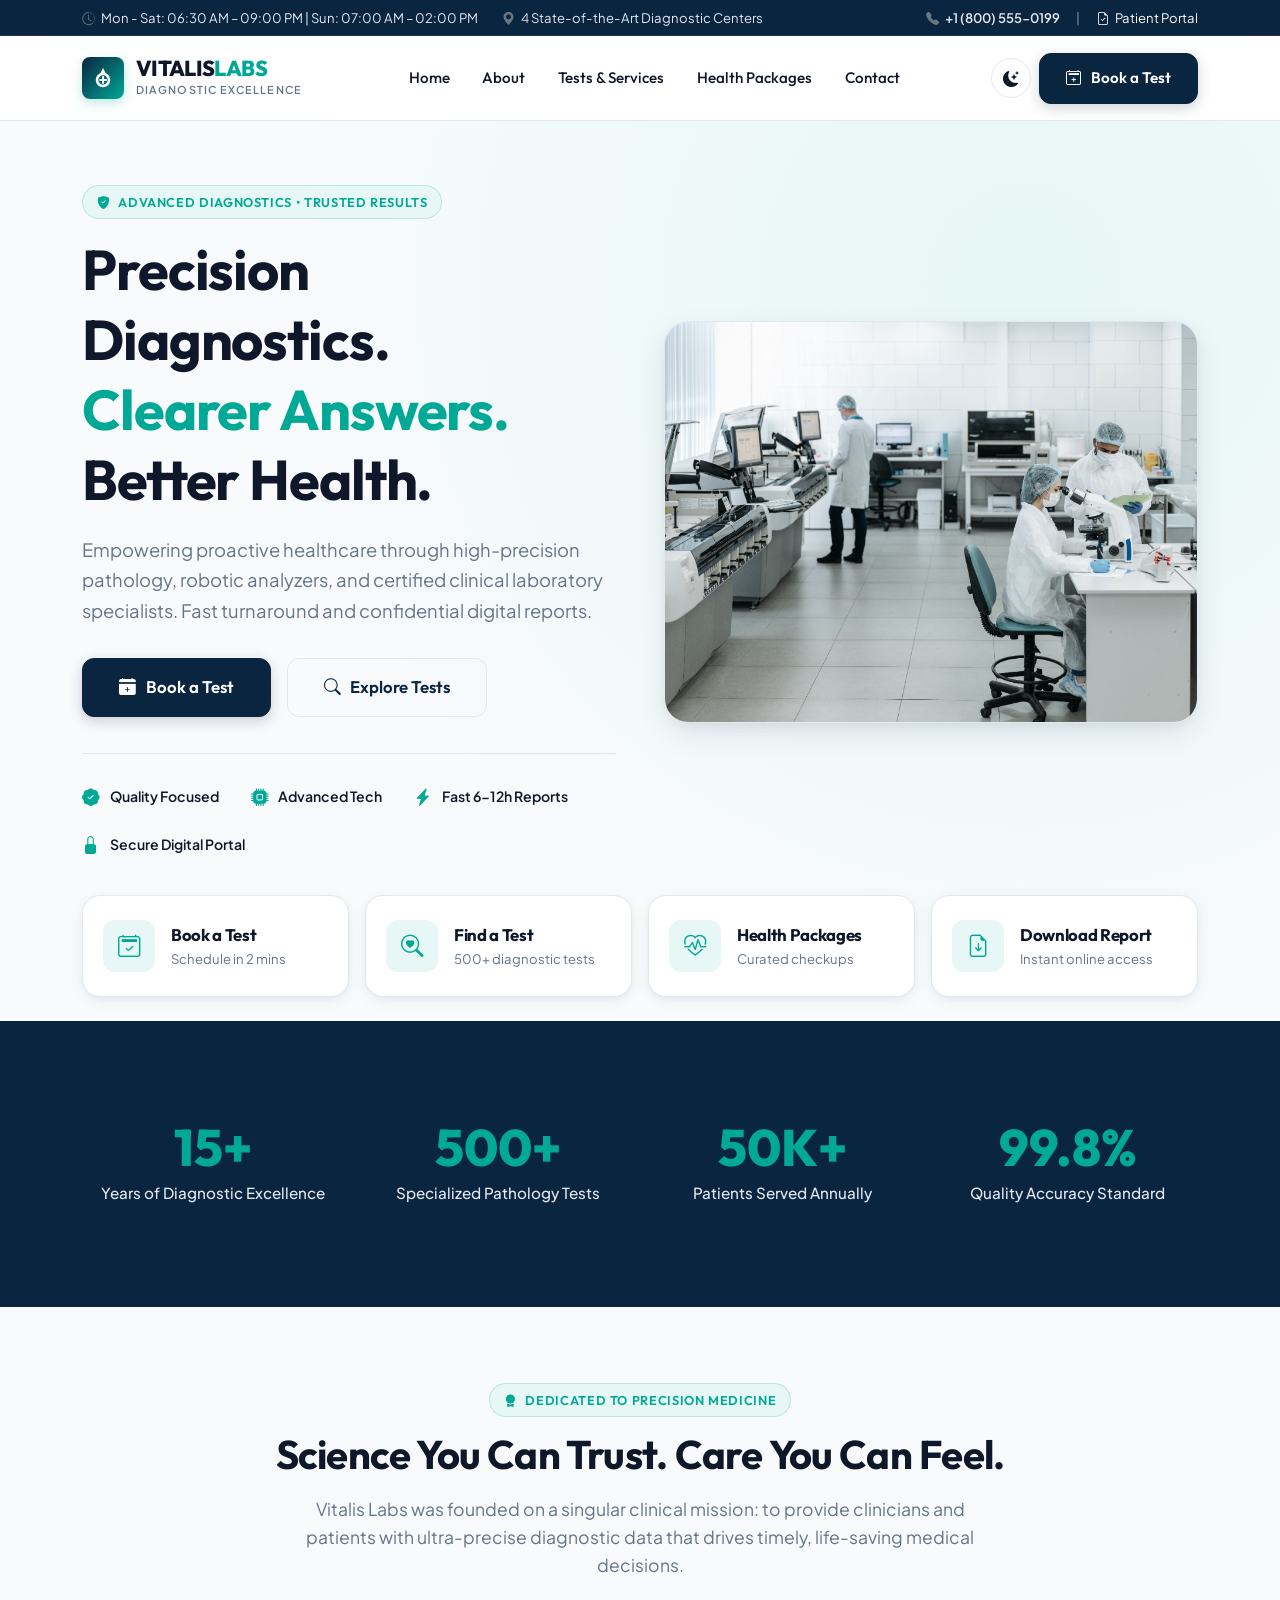
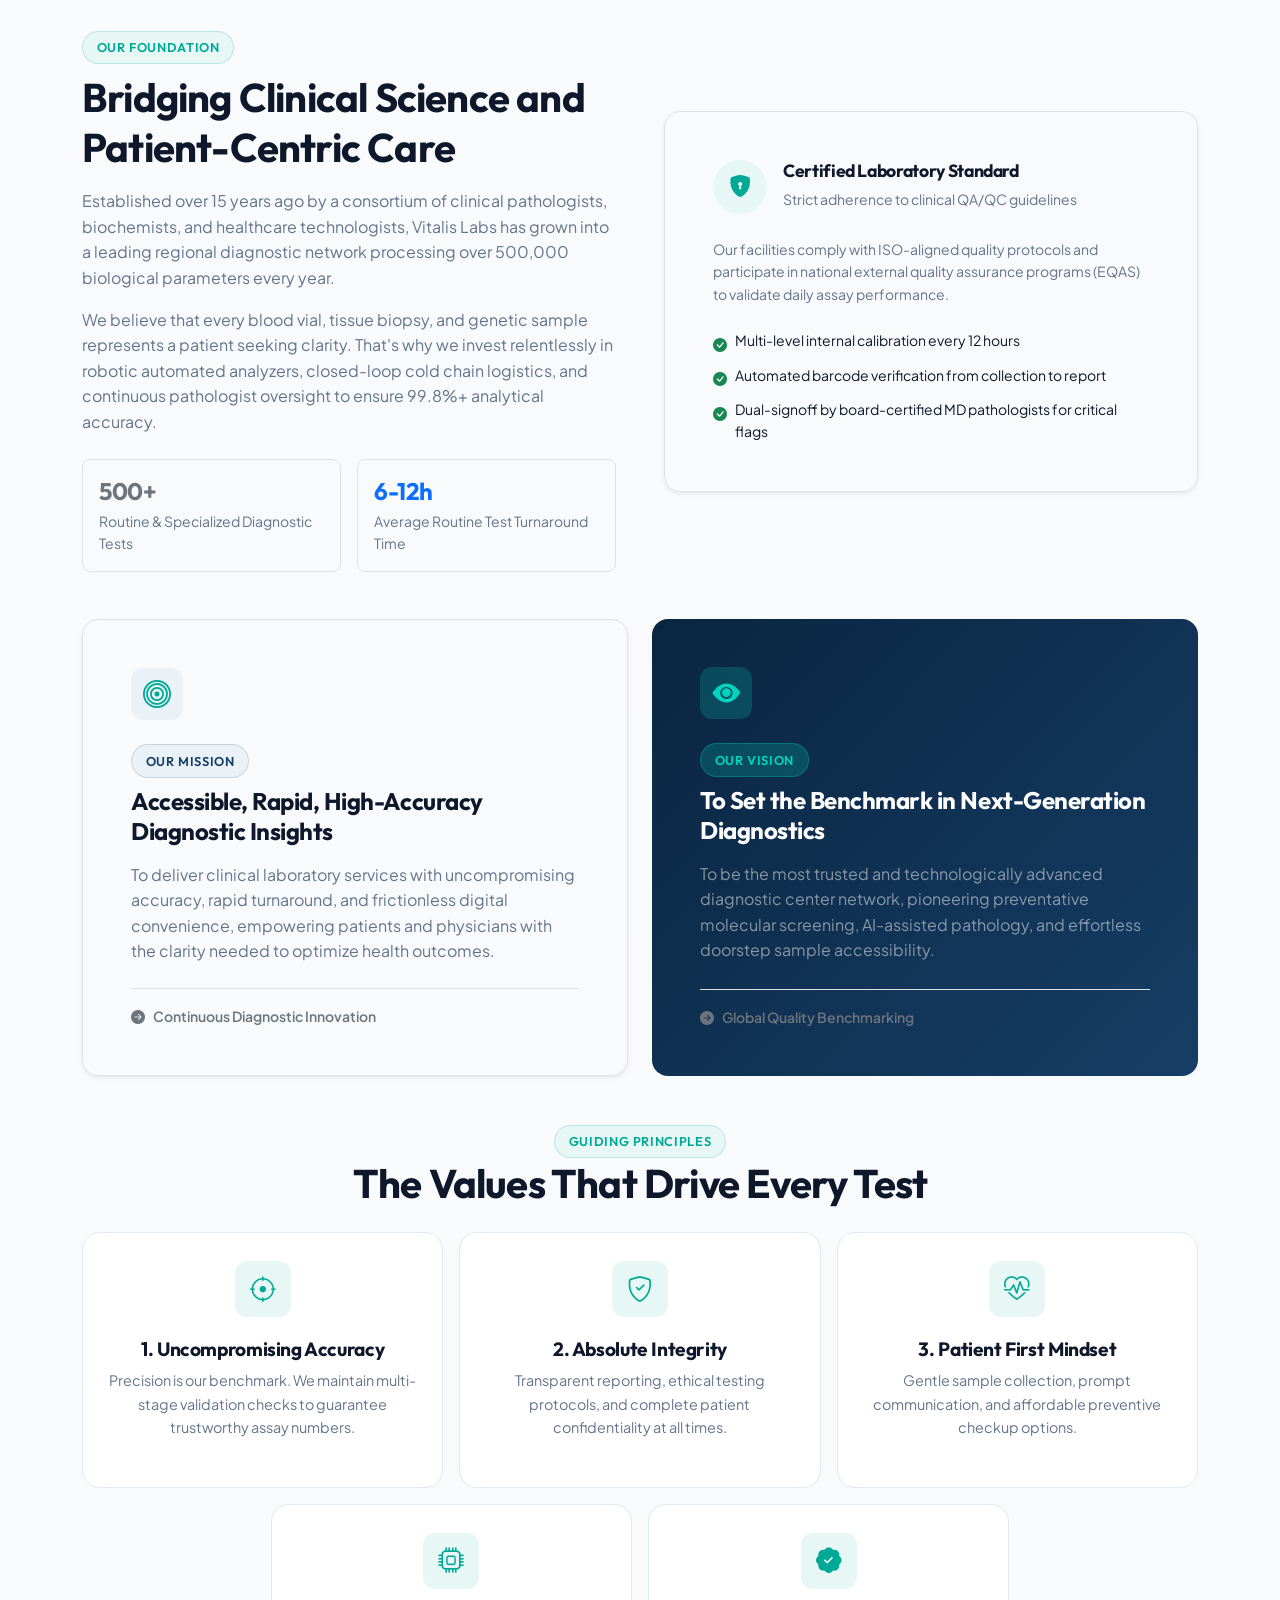
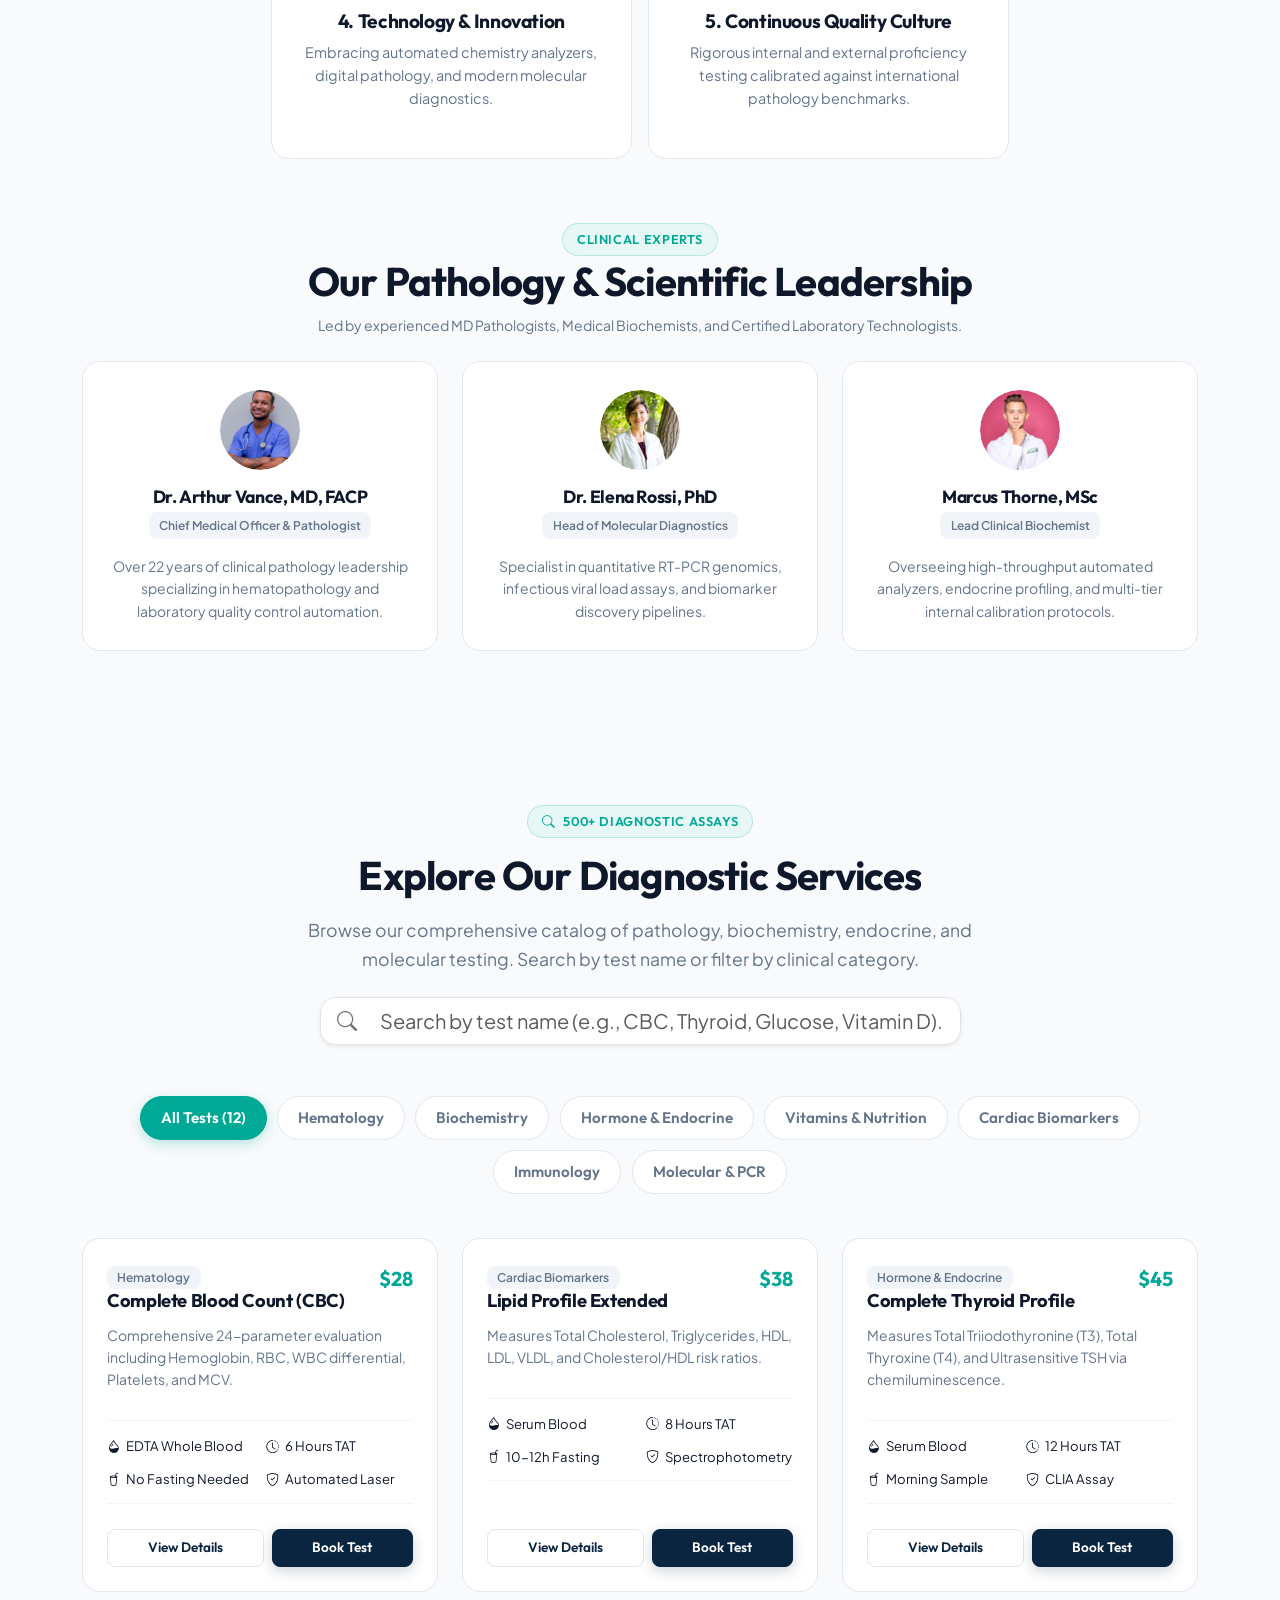
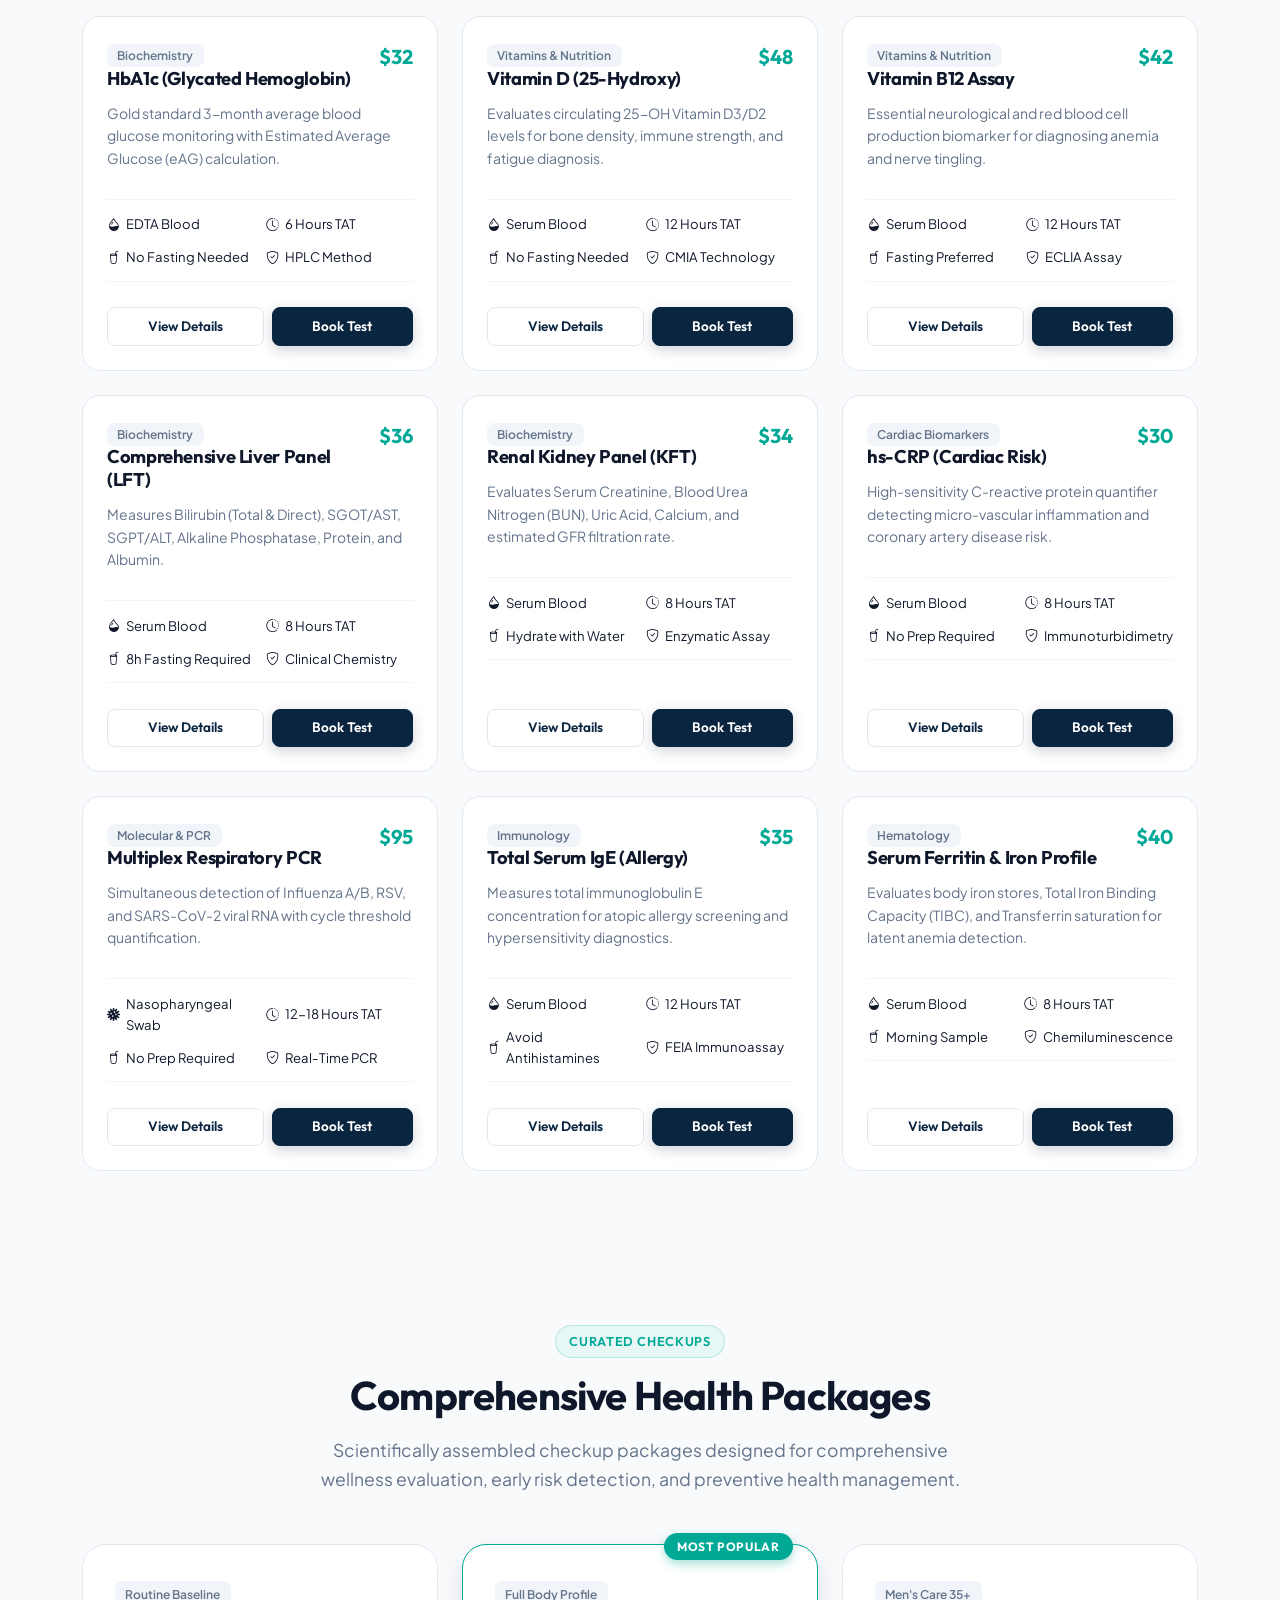
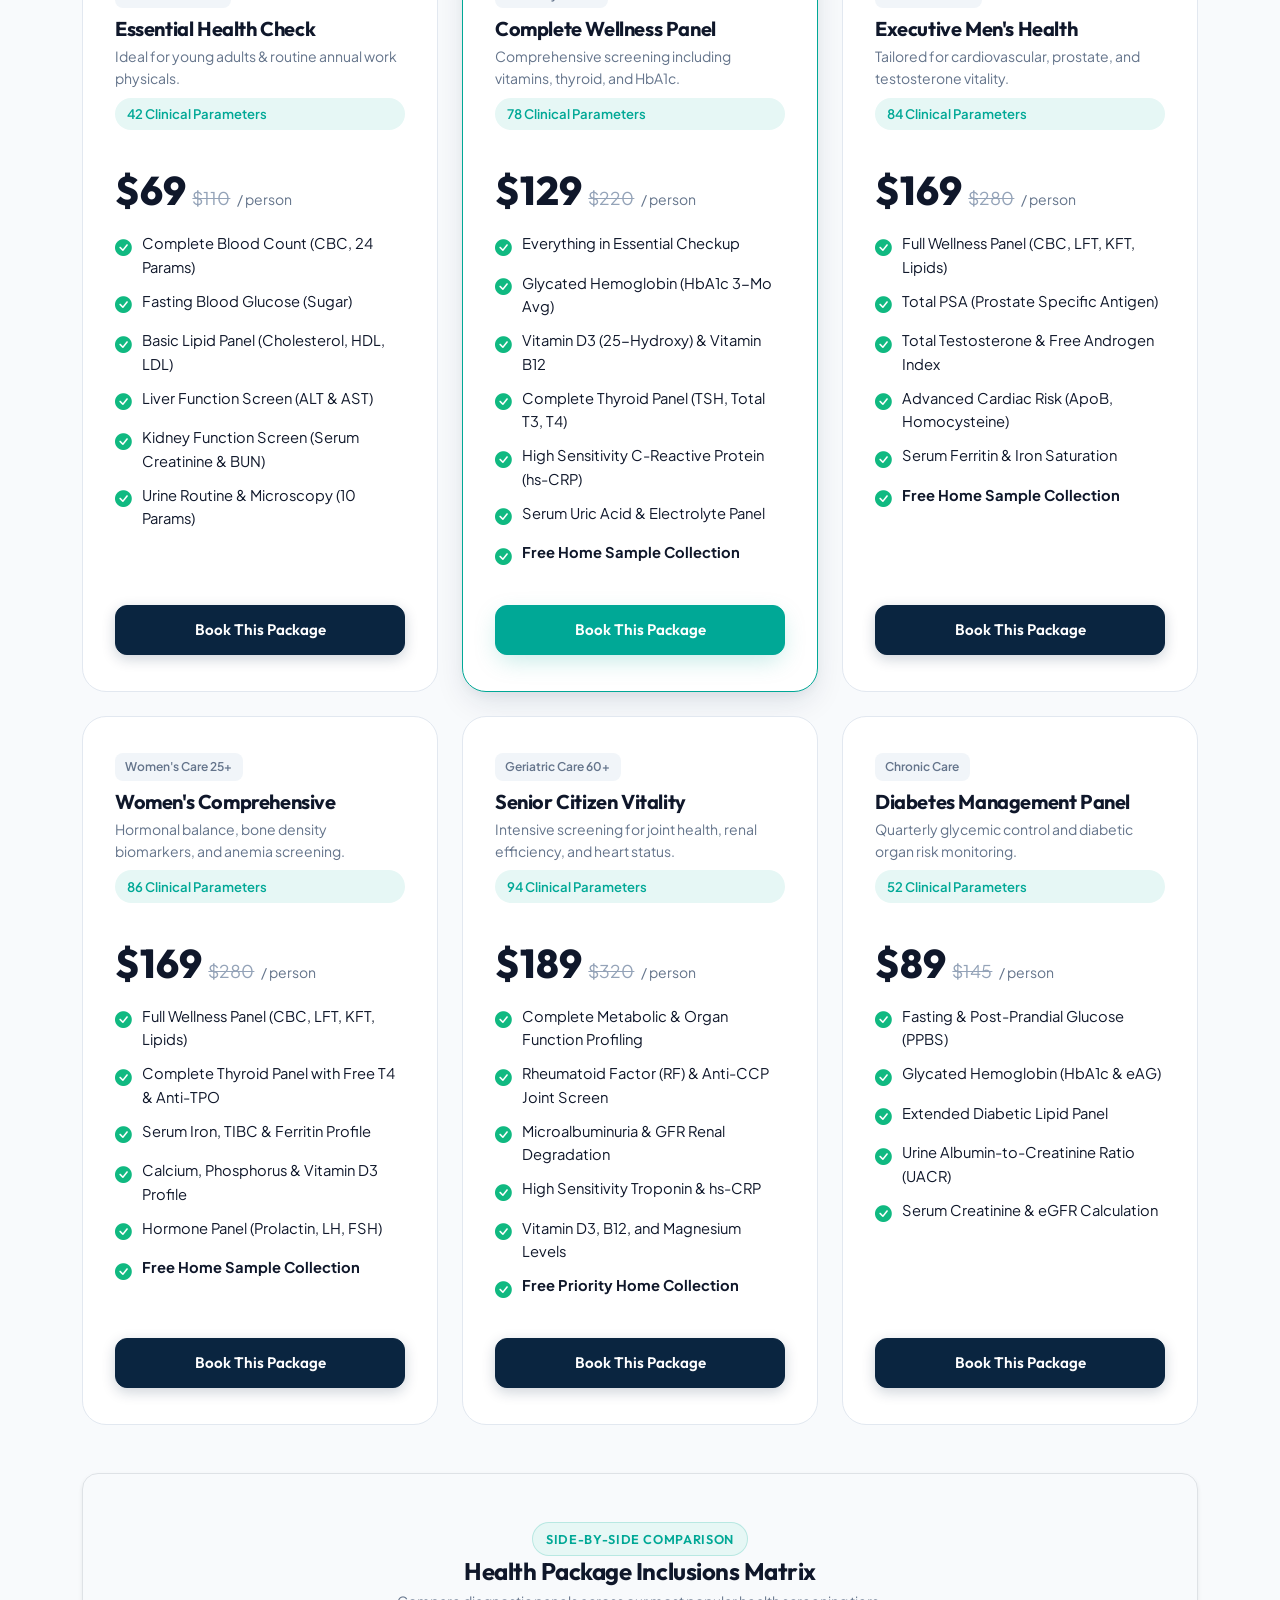
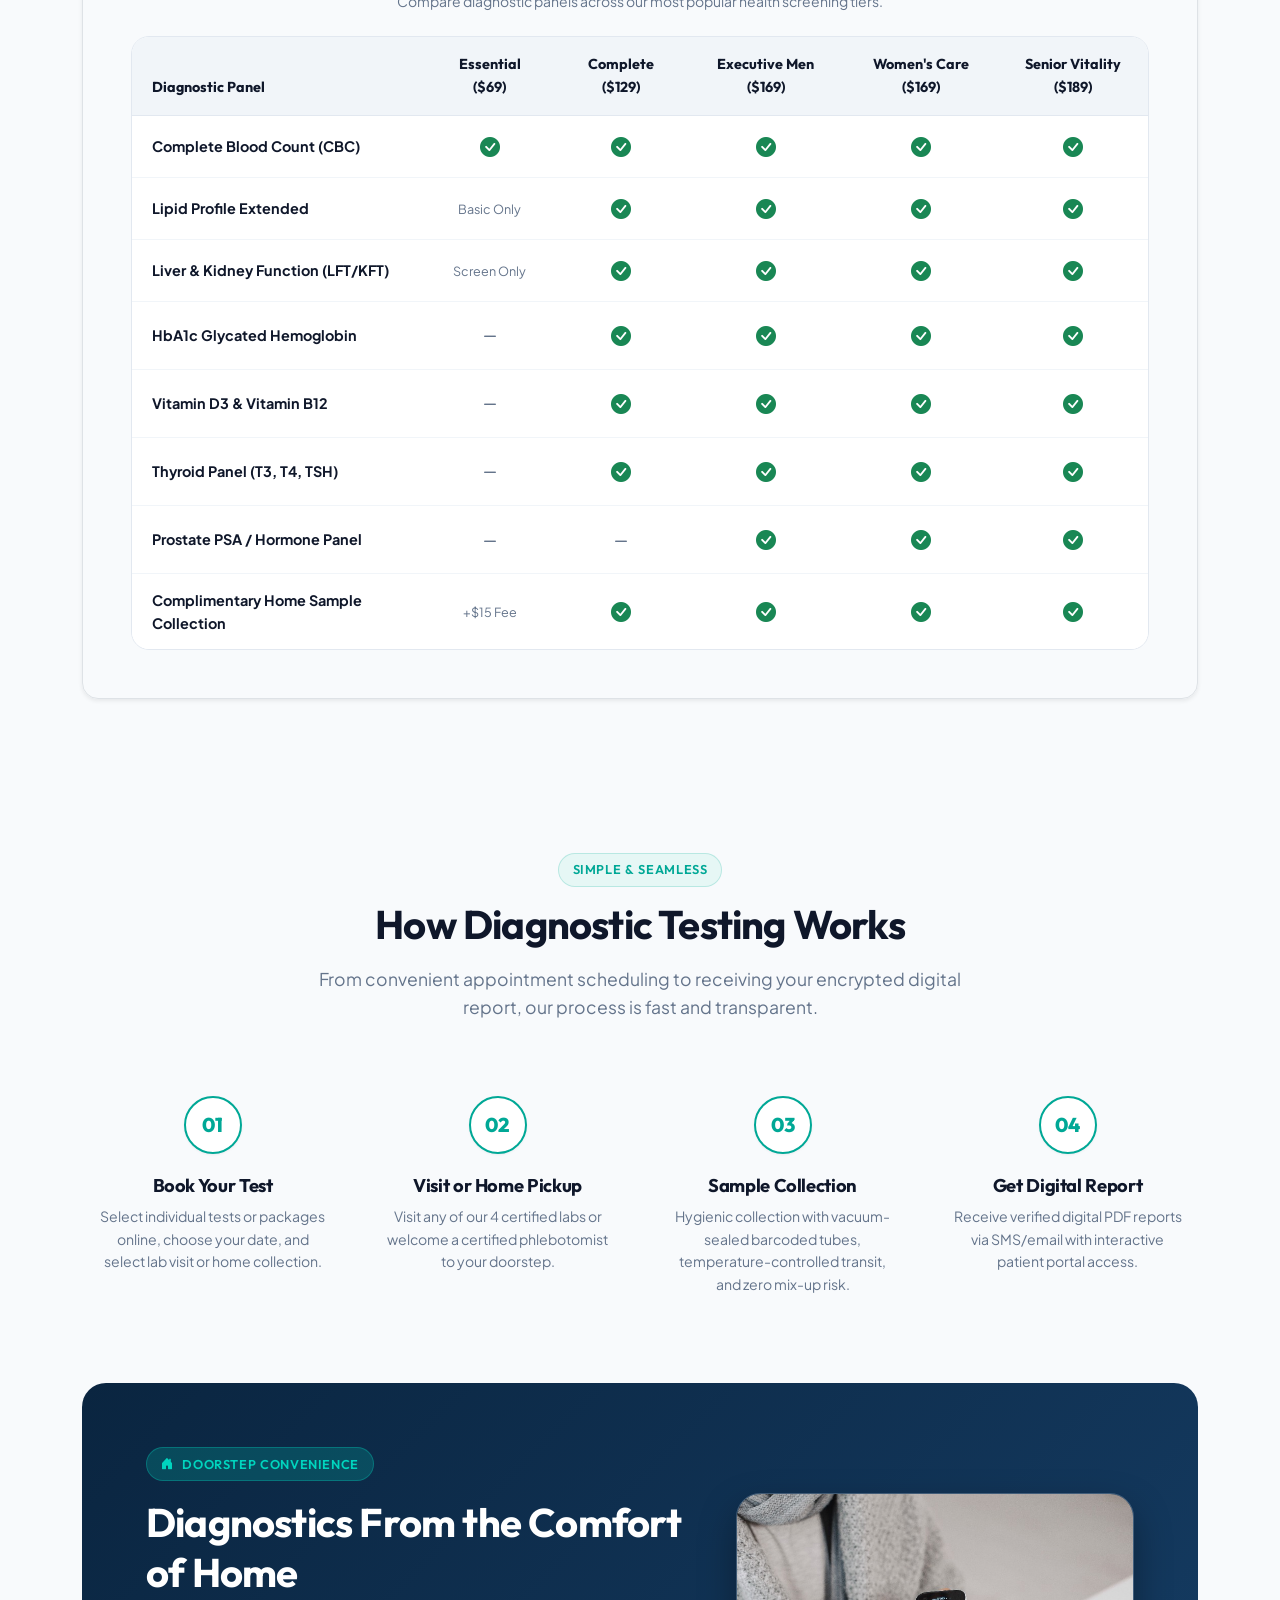
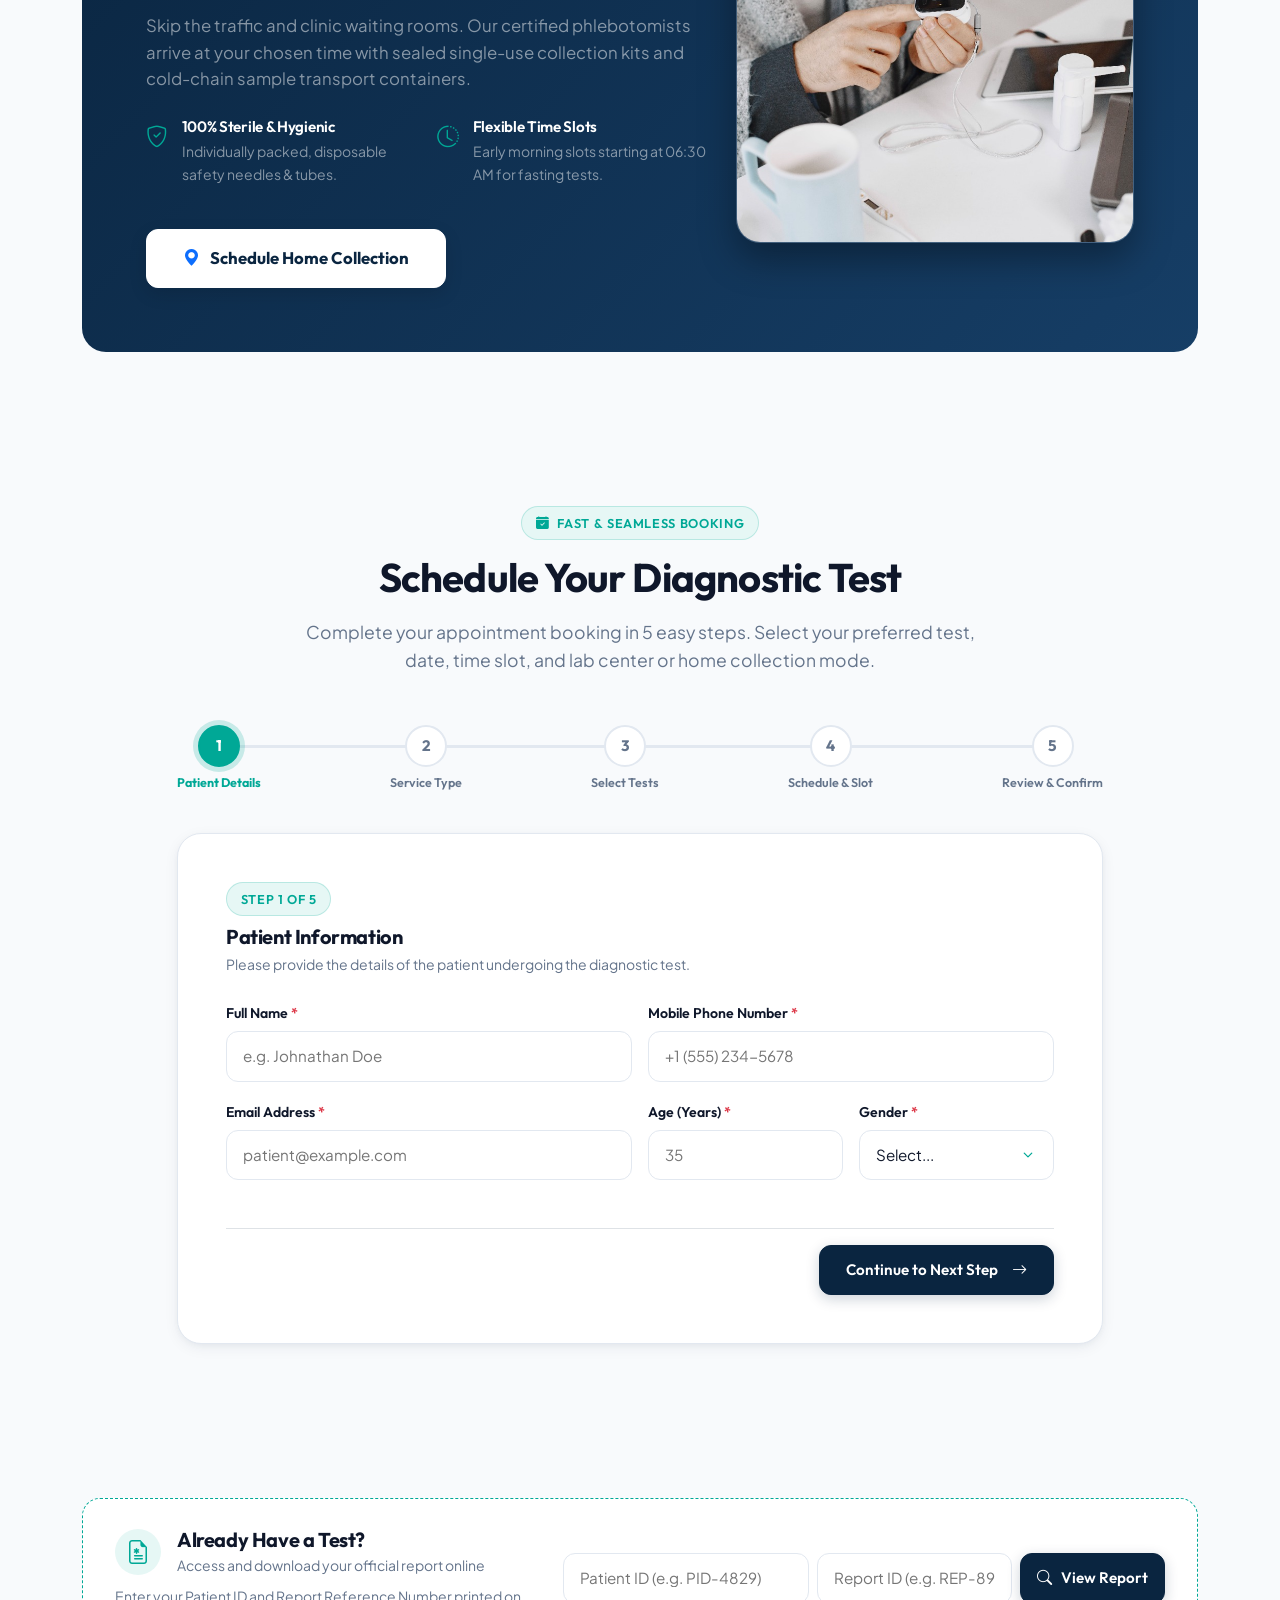
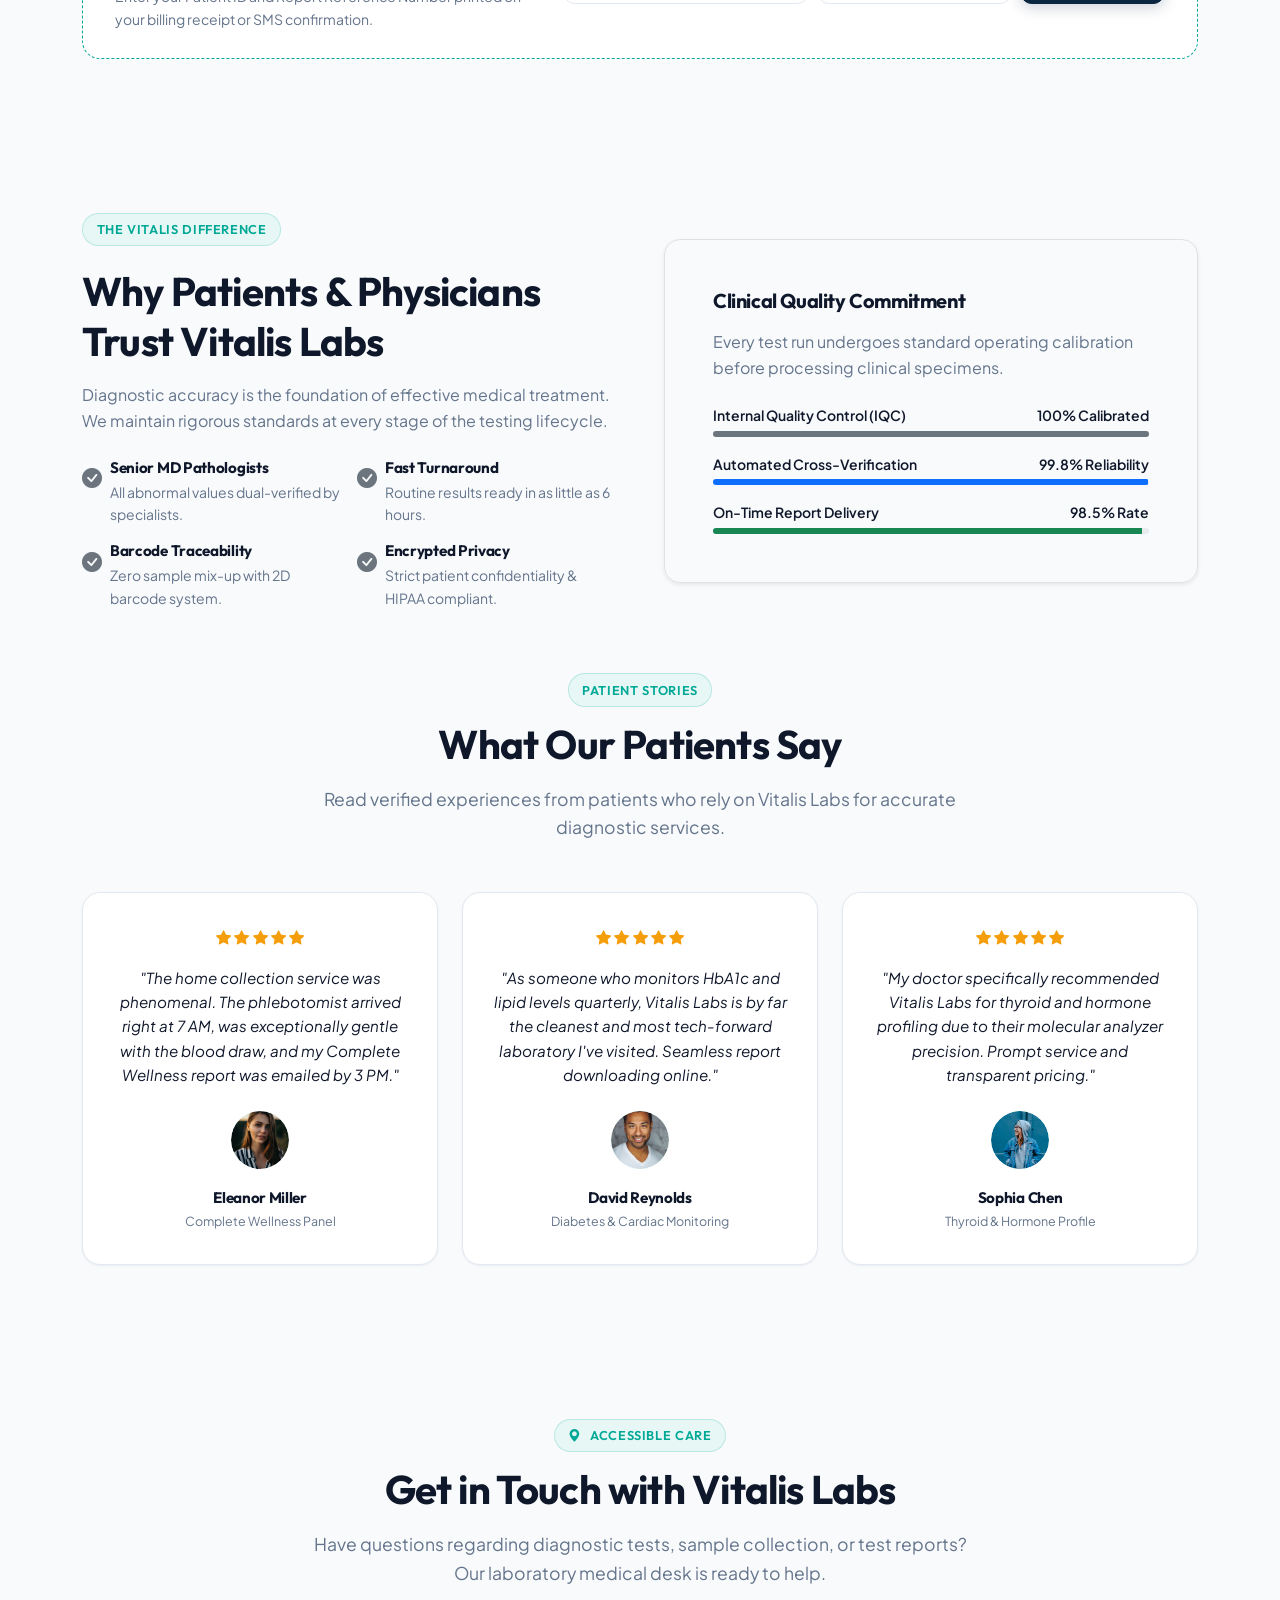
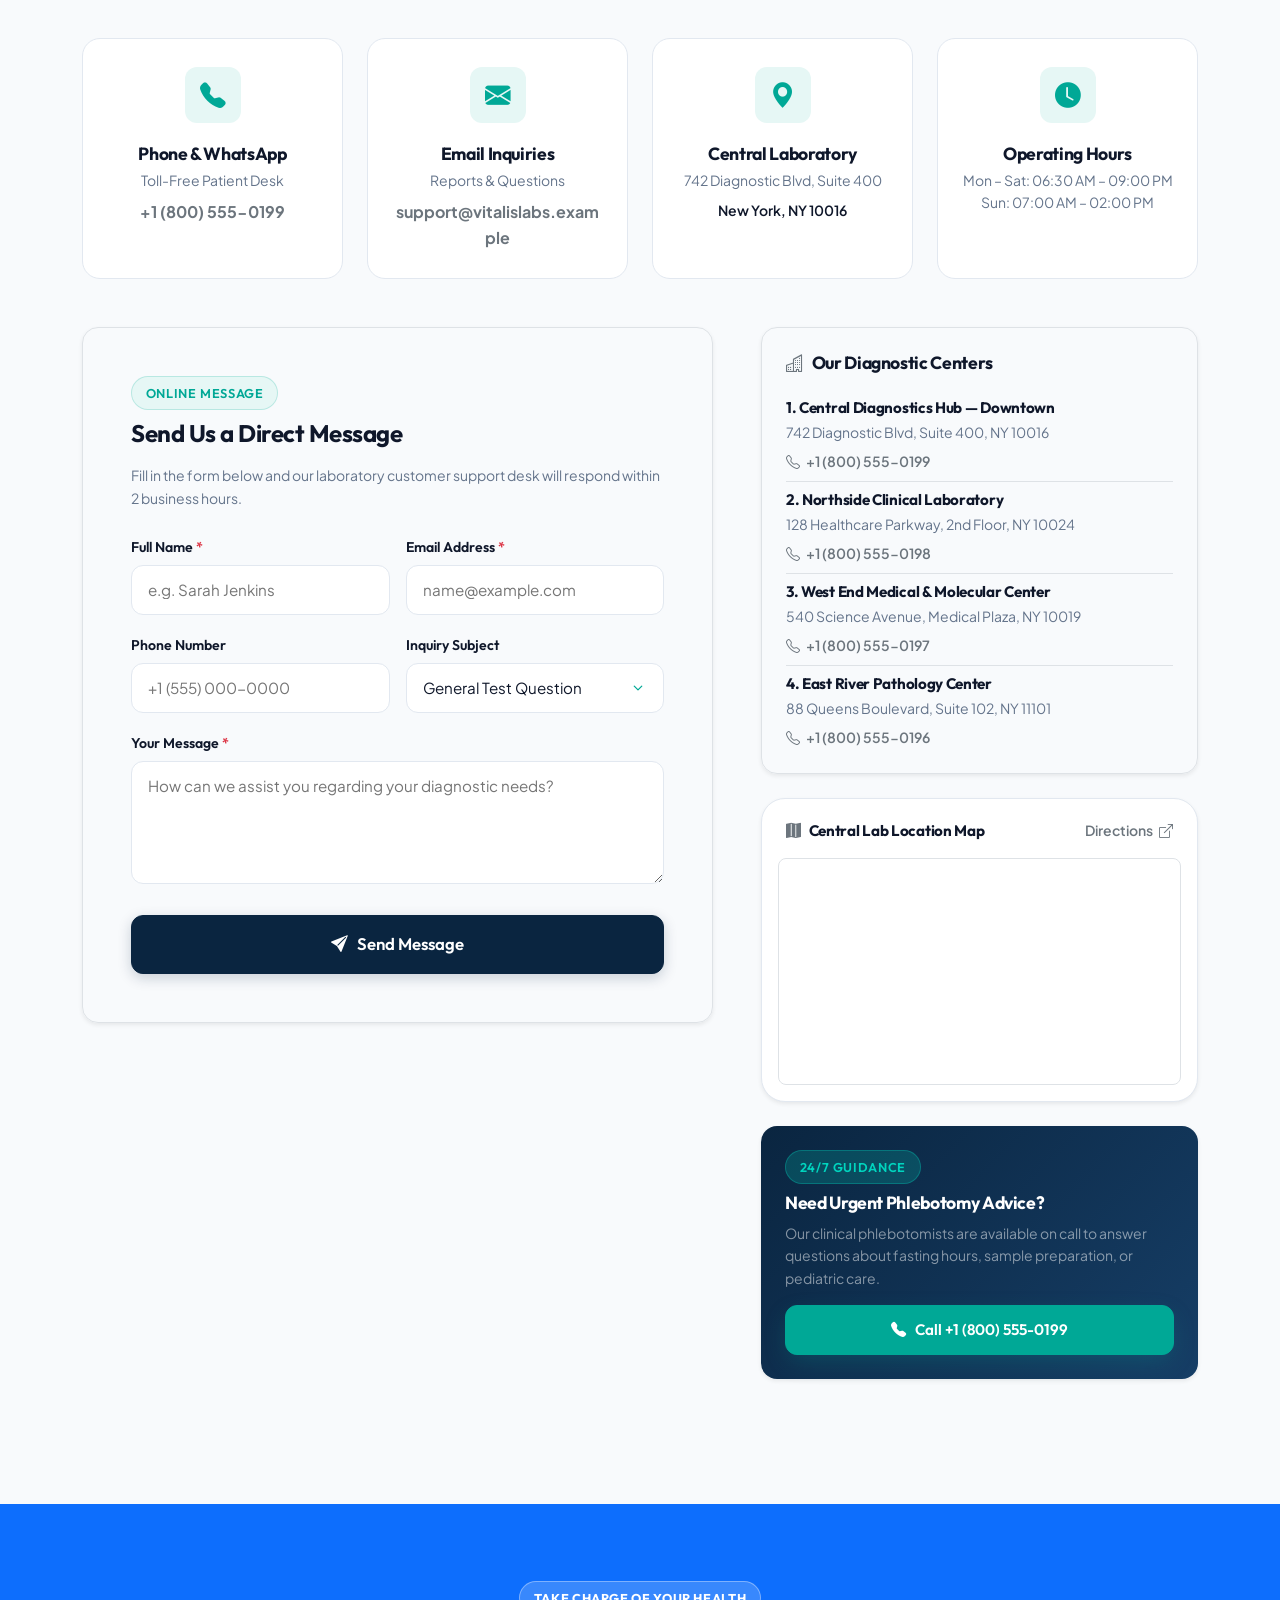
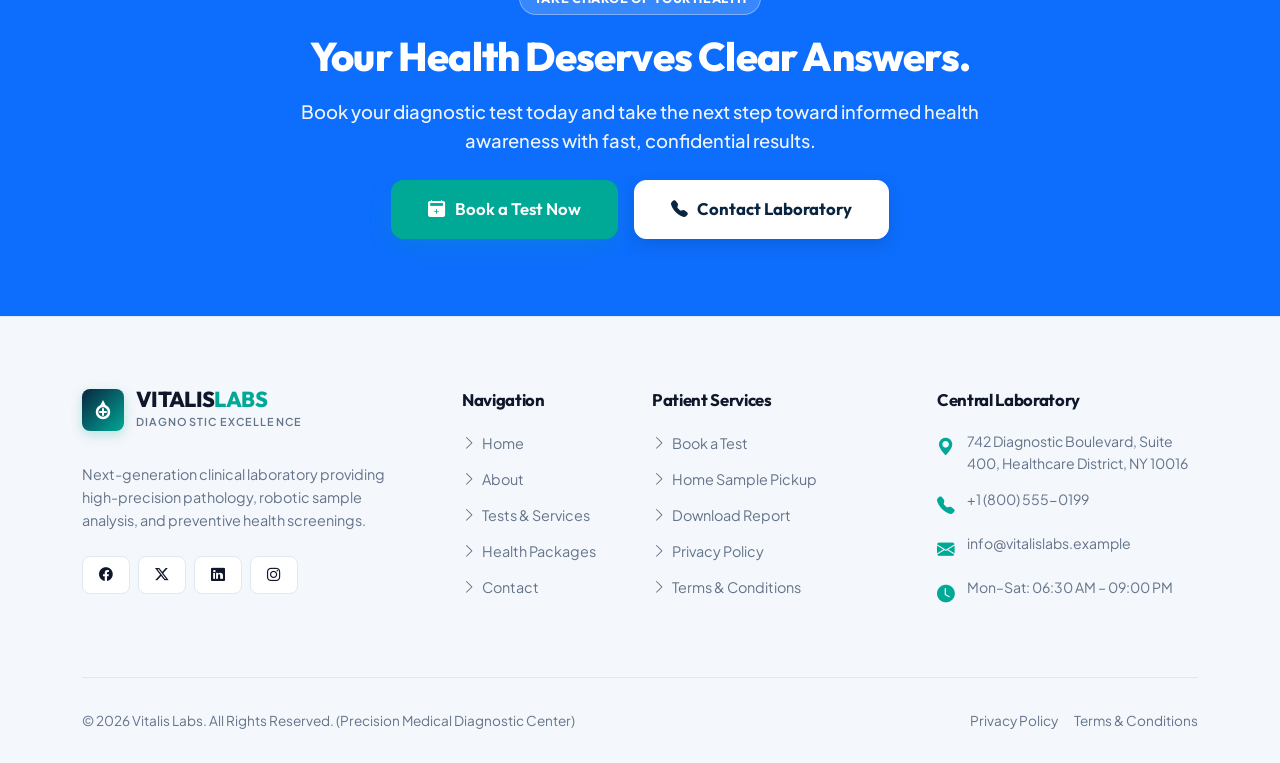
==== commit 2e39c76e: "3" ====
--- a/index.html
+++ b/index.html
@@ -1186,12 +1186,6 @@
           <div class="col-lg-5 text-center">
             <div class="home-collection-media-box">
               <img src="assets/images/doorstep-collection.jpg" alt="Doorstep Health Checkup & Home Sample Collection" class="img-fluid">
-              <div class="position-absolute bottom-0 start-0 end-0 p-3 text-white" style="background: linear-gradient(to top, rgba(7, 13, 24, 0.88) 0%, rgba(7, 13, 24, 0) 100%);">
-                <div class="d-flex justify-content-center gap-2">
-                  <span class="badge bg-secondary"><i class="bi bi-snow me-1"></i> Cold Chain Transit</span>
-                  <span class="badge bg-secondary"><i class="bi bi-geo-alt-fill me-1"></i> GPS Monitored</span>
-                </div>
-              </div>
             </div>
           </div>
         </div>
@@ -1826,7 +1820,7 @@
                 <input type="tel" id="contactPhone" class="form-control-vitalis" placeholder="+1 (555) 000-0000">
               </div>
 
-              <div class="col-12">
+              <div class="col-md-6">
                 <label for="contactSubject" class="form-label-vitalis">Inquiry Subject</label>
                 <select id="contactSubject" class="form-select-vitalis">
                   <option value="General Test Question">General Test Question</option>
@@ -1936,7 +1930,7 @@
             <a href="#book-a-test" class="btn-vitalis btn-vitalis-secondary btn-vitalis-lg">
               <i class="bi bi-calendar2-plus-fill"></i> Book a Test Now
             </a>
-            <a href="#contact" class="btn-vitalis btn-vitalis-lg" style="background: #FFFFFF; color: #0A2540 !important; font-weight: 700; border: 1.5px solid #FFFFFF;">
+            <a href="#contact" class="btn-vitalis btn-vitalis-white btn-vitalis-lg">
               <i class="bi bi-telephone-fill"></i> Contact Laboratory
             </a>
           </div>
--- a/assets/css/style.css
+++ b/assets/css/style.css
@@ -290,16 +290,27 @@
   display: inline-flex;
   align-items: center;
   justify-content: center;
-  gap: 0.5rem;
+  gap: 0.6rem;
   padding: 0.75rem 1.65rem;
   font-family: var(--font-heading);
   font-size: 0.95rem;
   font-weight: 600;
   border-radius: var(--radius-md);
   border: 1.5px solid transparent;
-  transition: all var(--transition-base);
+  transition: all 0.3s cubic-bezier(0.16, 1, 0.3, 1);
   cursor: pointer;
   white-space: nowrap;
+  position: relative;
+}
+.btn-vitalis i {
+  transition: transform 0.3s cubic-bezier(0.16, 1, 0.3, 1), color 0.3s ease;
+  display: inline-block;
+}
+.btn-vitalis:hover i {
+  transform: scale(1.18);
+}
+.btn-vitalis:active {
+  transform: translateY(0) scale(0.98) !important;
 }
 
 .btn-vitalis-primary {
@@ -312,8 +323,8 @@
   background: var(--primary-hover);
   border-color: var(--primary-hover);
   color: #FFFFFF;
-  transform: translateY(-2px);
-  box-shadow: 0 6px 20px rgba(10, 37, 64, 0.3);
+  transform: translateY(-3px) scale(1.02);
+  box-shadow: 0 8px 24px rgba(10, 37, 64, 0.35);
 }
 [data-theme="dark"] .btn-vitalis-primary {
   background: var(--secondary);
@@ -325,6 +336,8 @@
   background: var(--secondary-hover);
   border-color: var(--secondary-hover);
   color: #070D18;
+  transform: translateY(-3px) scale(1.02);
+  box-shadow: 0 10px 28px rgba(0, 212, 190, 0.45);
 }
 
 .btn-vitalis-secondary {
@@ -337,8 +350,8 @@
   background: var(--secondary-hover);
   border-color: var(--secondary-hover);
   color: #FFFFFF;
-  transform: translateY(-2px);
-  box-shadow: 0 8px 24px rgba(0, 168, 150, 0.4);
+  transform: translateY(-3px) scale(1.02);
+  box-shadow: 0 10px 28px rgba(0, 168, 150, 0.45);
 }
 
 .btn-vitalis-outline {
@@ -348,9 +361,10 @@
 }
 .btn-vitalis-outline:hover {
   background: var(--bg-subtle);
-  color: var(--primary-light);
-  border-color: var(--secondary);
-  transform: translateY(-2px);
+  color: var(--secondary);
+  border-color: var(--secondary);
+  transform: translateY(-3px) scale(1.02);
+  box-shadow: 0 6px 20px rgba(0, 168, 150, 0.15);
 }
 [data-theme="dark"] .btn-vitalis-outline {
   color: var(--text-main);
@@ -360,19 +374,38 @@
   background: var(--bg-subtle);
   border-color: var(--secondary);
   color: var(--secondary);
+  transform: translateY(-3px) scale(1.02);
 }
 
 .btn-vitalis-white {
   background: #FFFFFF;
   color: var(--primary);
   border-color: #FFFFFF;
-  box-shadow: var(--shadow-md);
+  box-shadow: 0 6px 18px rgba(0, 0, 0, 0.12);
+  font-weight: 700;
 }
 .btn-vitalis-white:hover {
-  background: #F8FAFC;
-  color: var(--primary-hover);
-  transform: translateY(-2px);
-  box-shadow: var(--shadow-lg);
+  background: #FFFFFF;
+  color: var(--secondary);
+  border-color: #FFFFFF;
+  transform: translateY(-4px) scale(1.03);
+  box-shadow: 0 14px 30px -4px rgba(0, 0, 0, 0.22), 0 0 20px rgba(0, 168, 150, 0.35);
+}
+.btn-vitalis-white:hover i {
+  transform: scale(1.22) rotate(-10deg);
+  color: var(--secondary) !important;
+}
+[data-theme="dark"] .btn-vitalis-white {
+  background: #FFFFFF;
+  color: #070D18;
+  border-color: #FFFFFF;
+}
+[data-theme="dark"] .btn-vitalis-white:hover {
+  background: #FFFFFF;
+  color: var(--secondary);
+  border-color: #FFFFFF;
+  transform: translateY(-4px) scale(1.03);
+  box-shadow: 0 14px 30px -4px rgba(0, 0, 0, 0.4), 0 0 22px rgba(0, 212, 190, 0.45);
 }
 
 .btn-vitalis-sm {
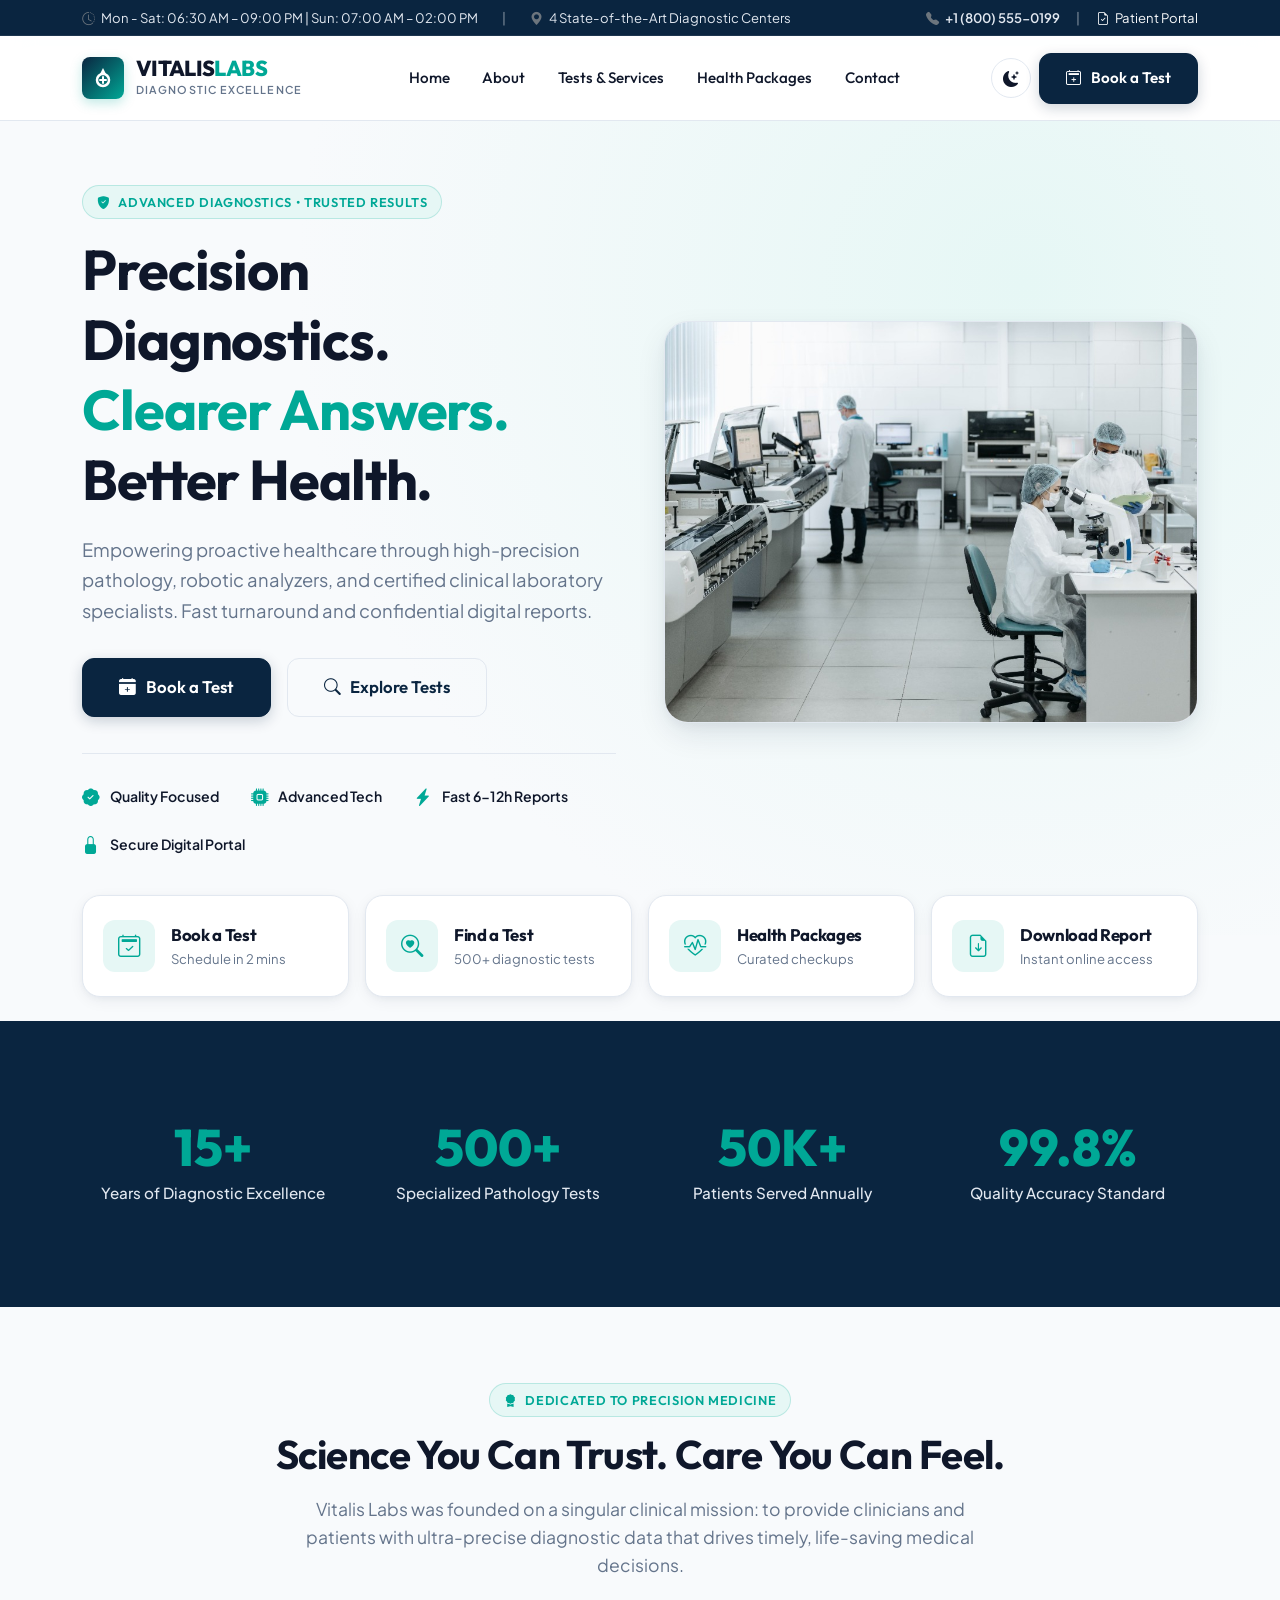
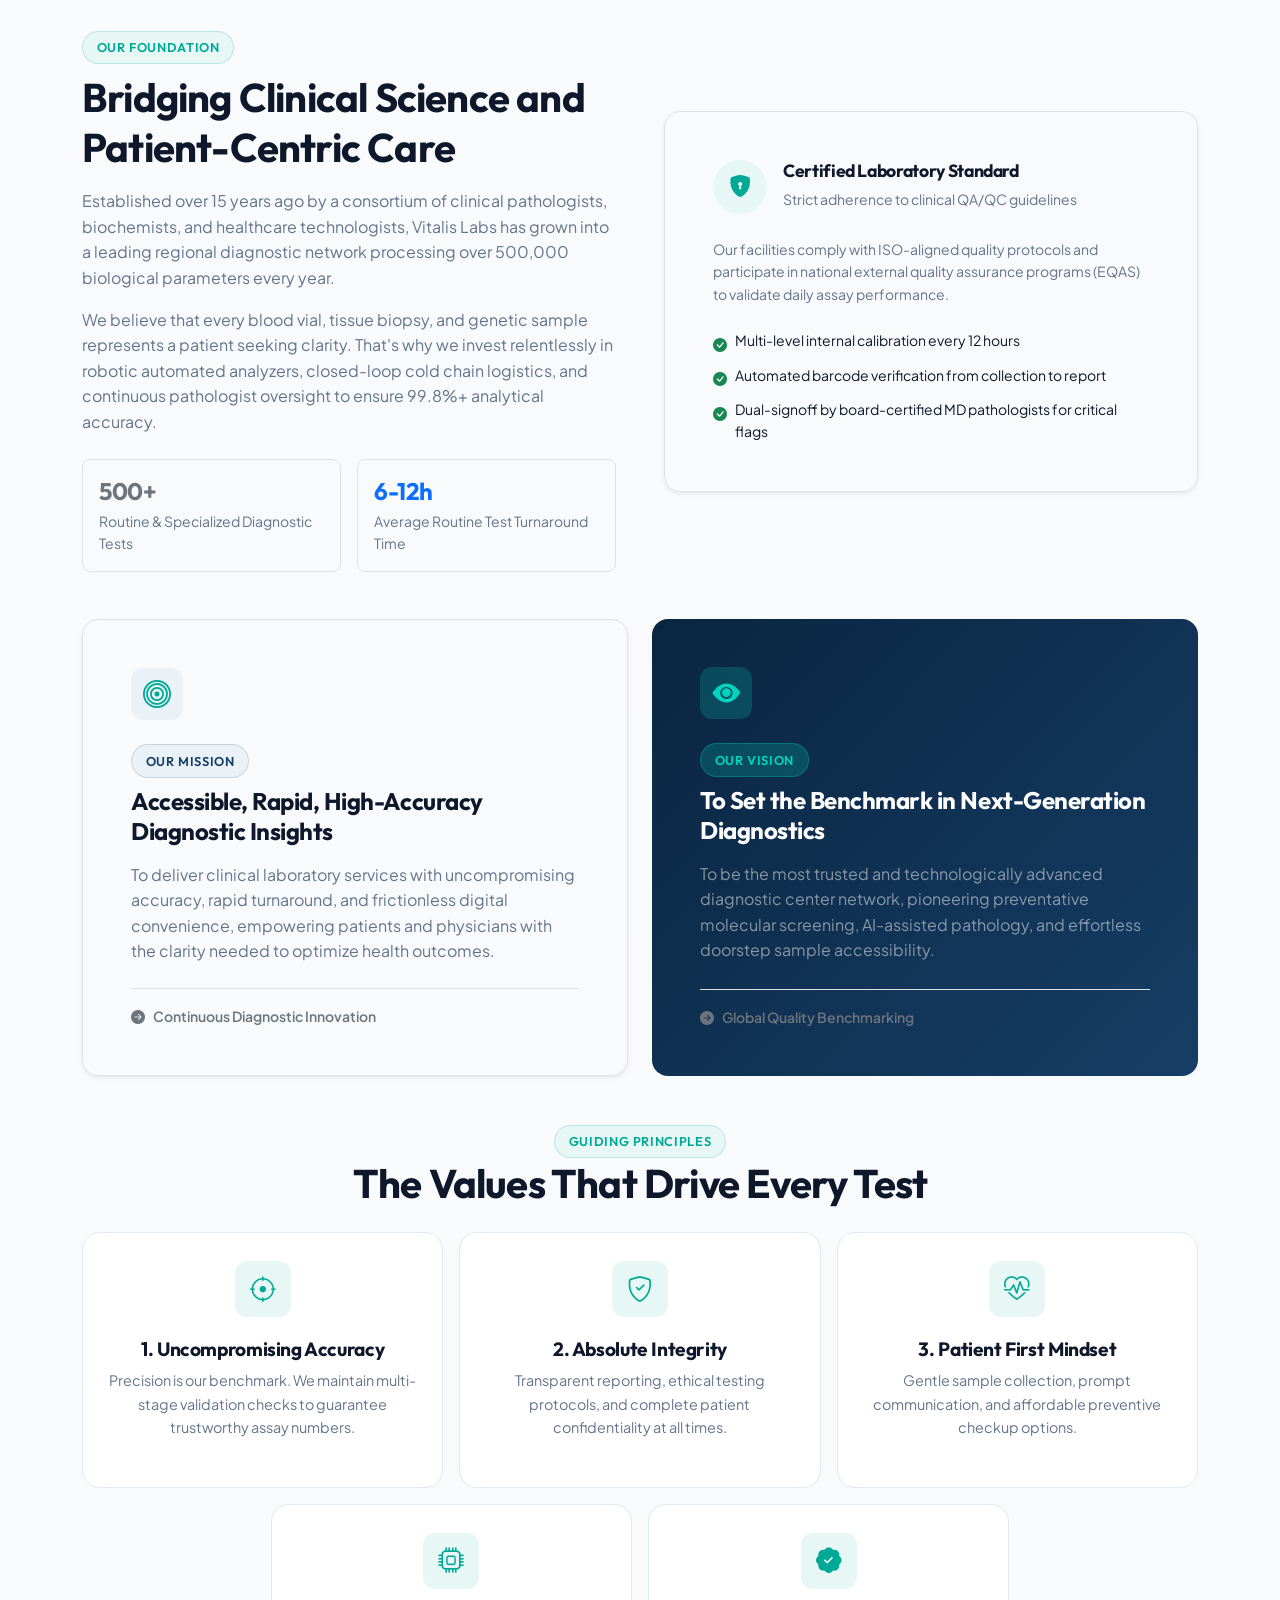
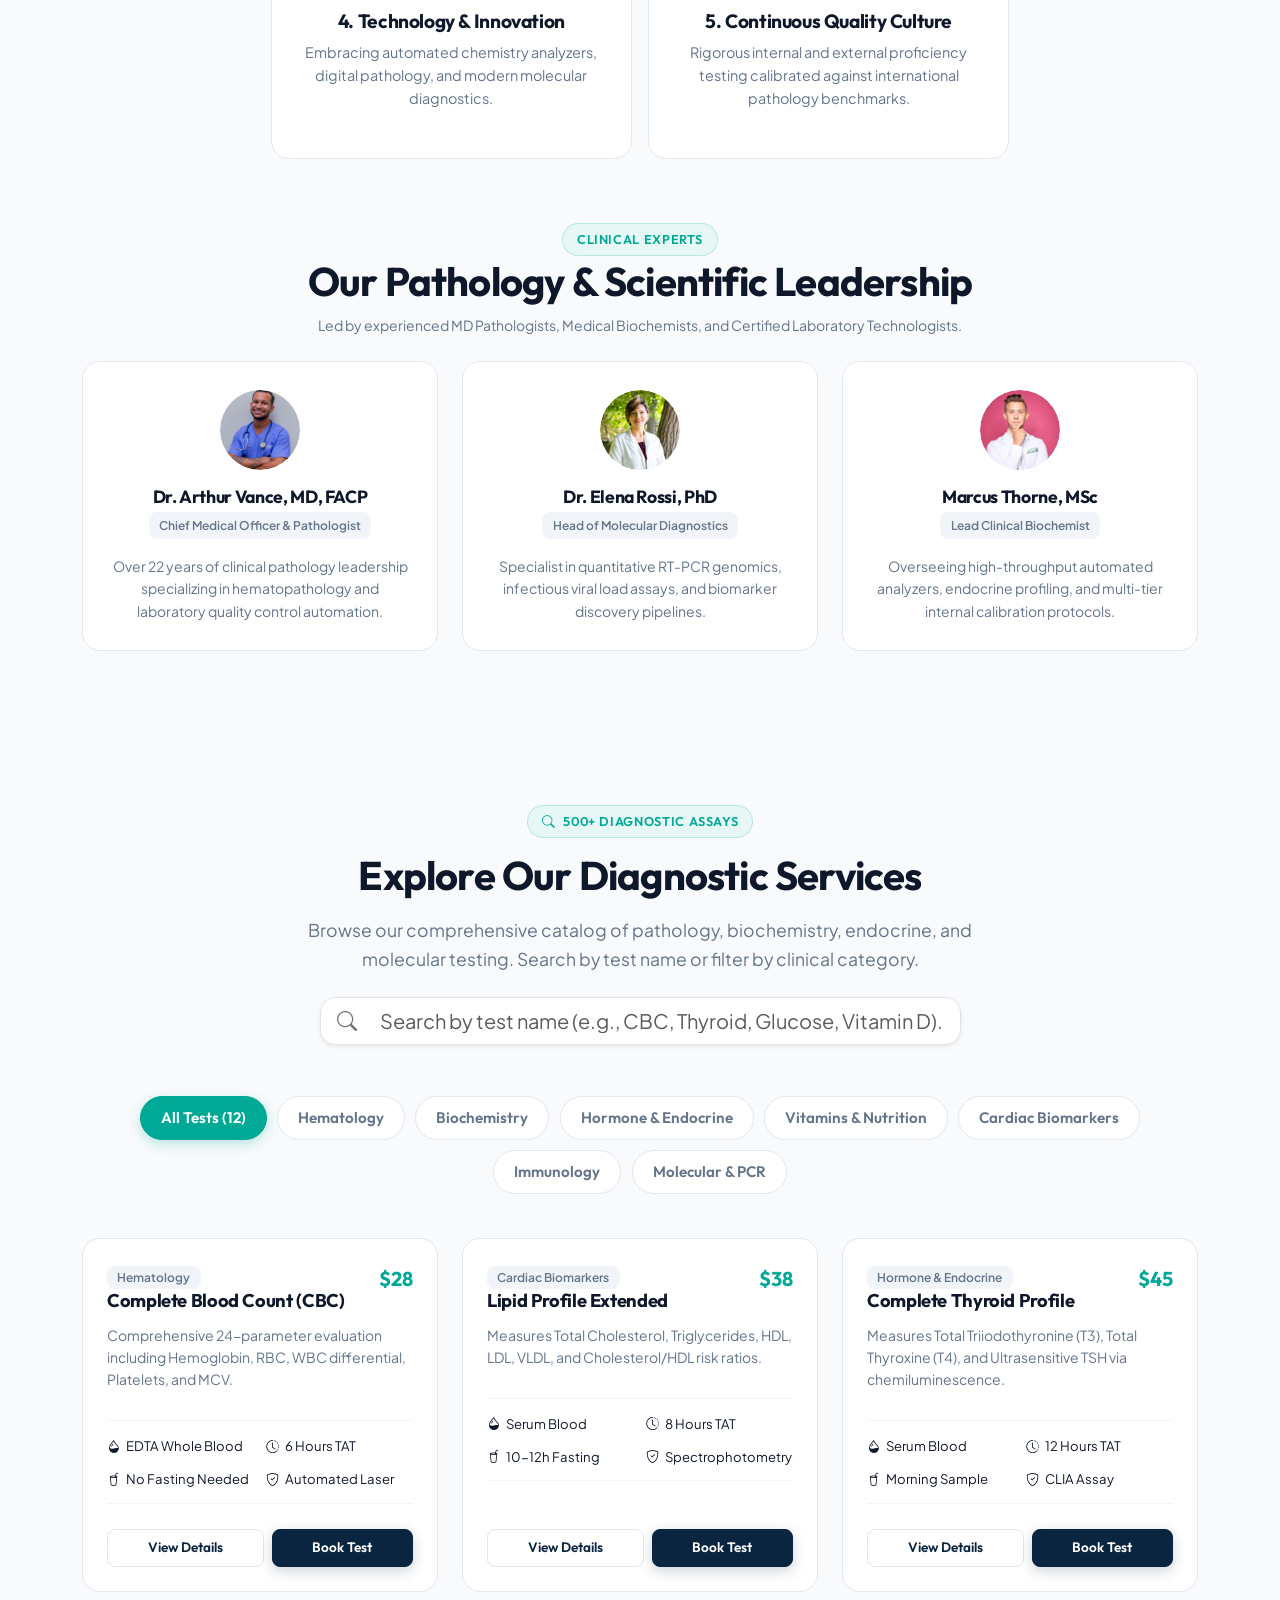
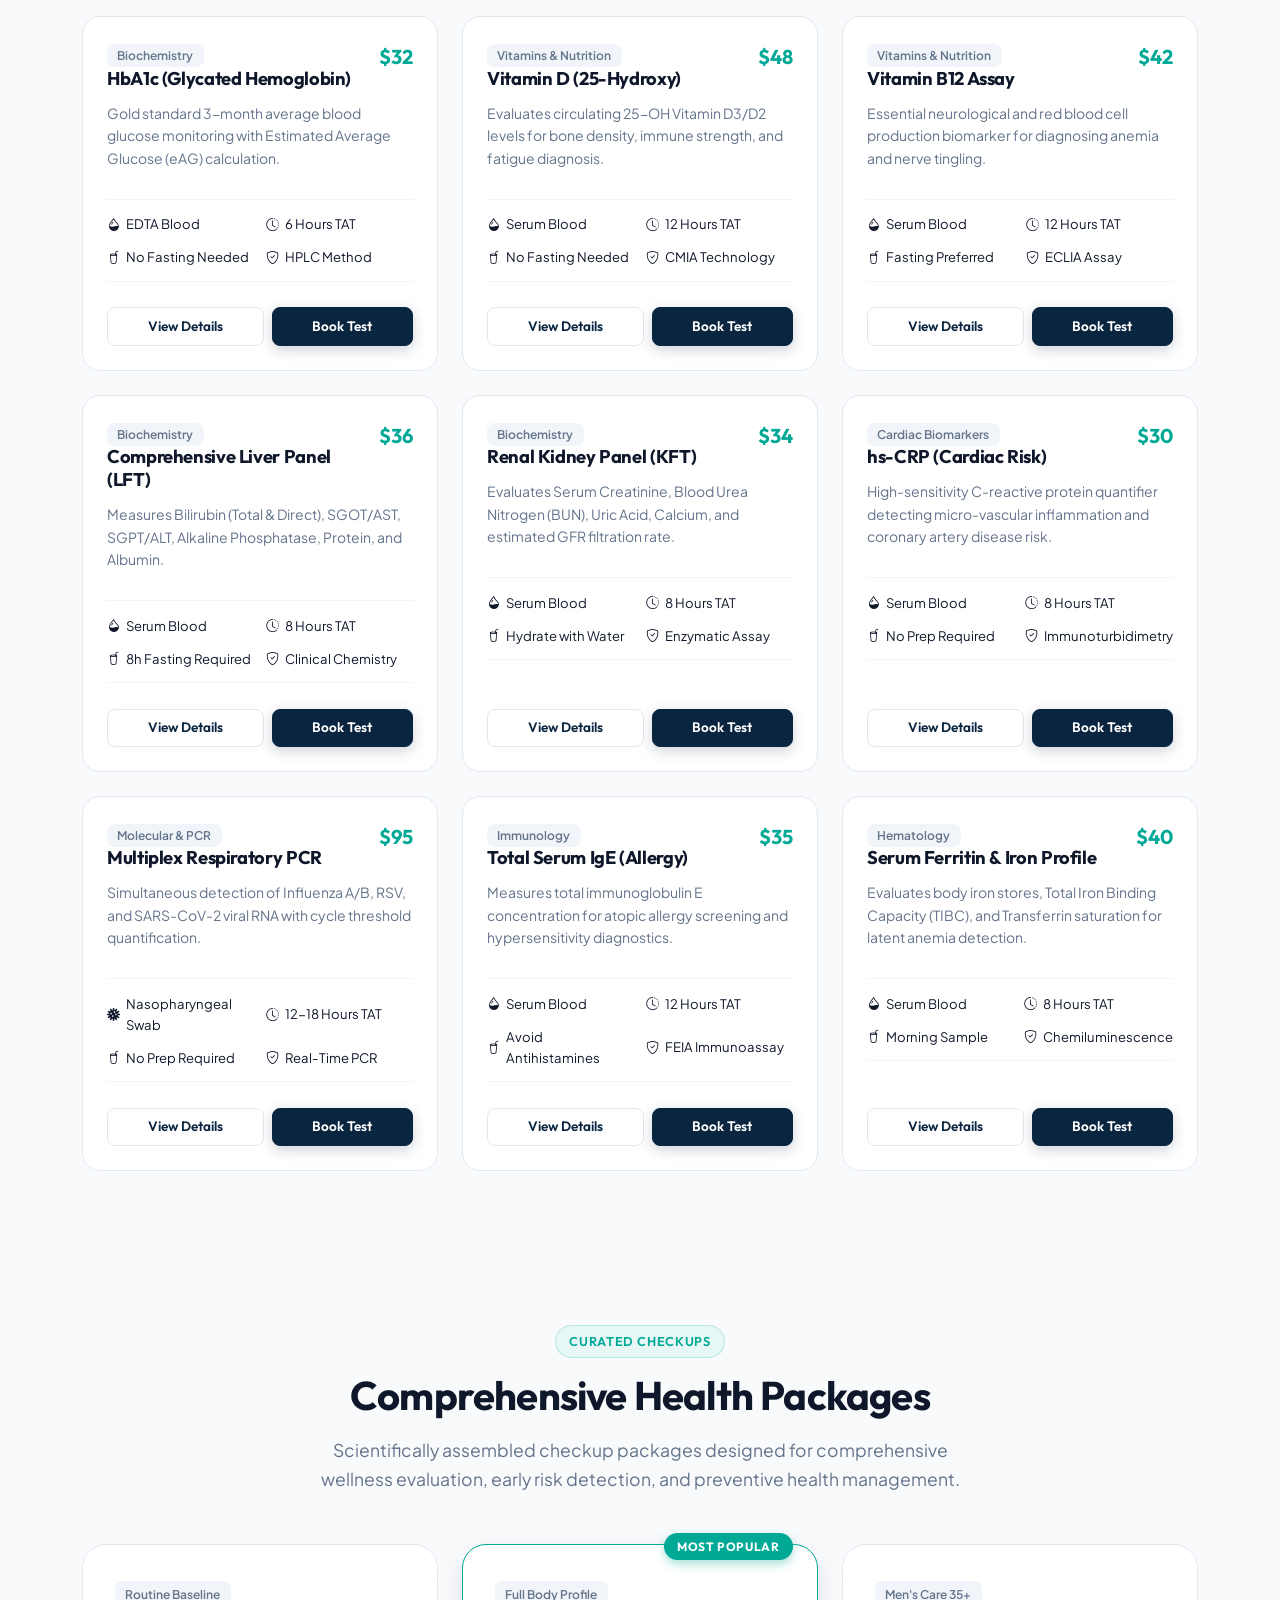
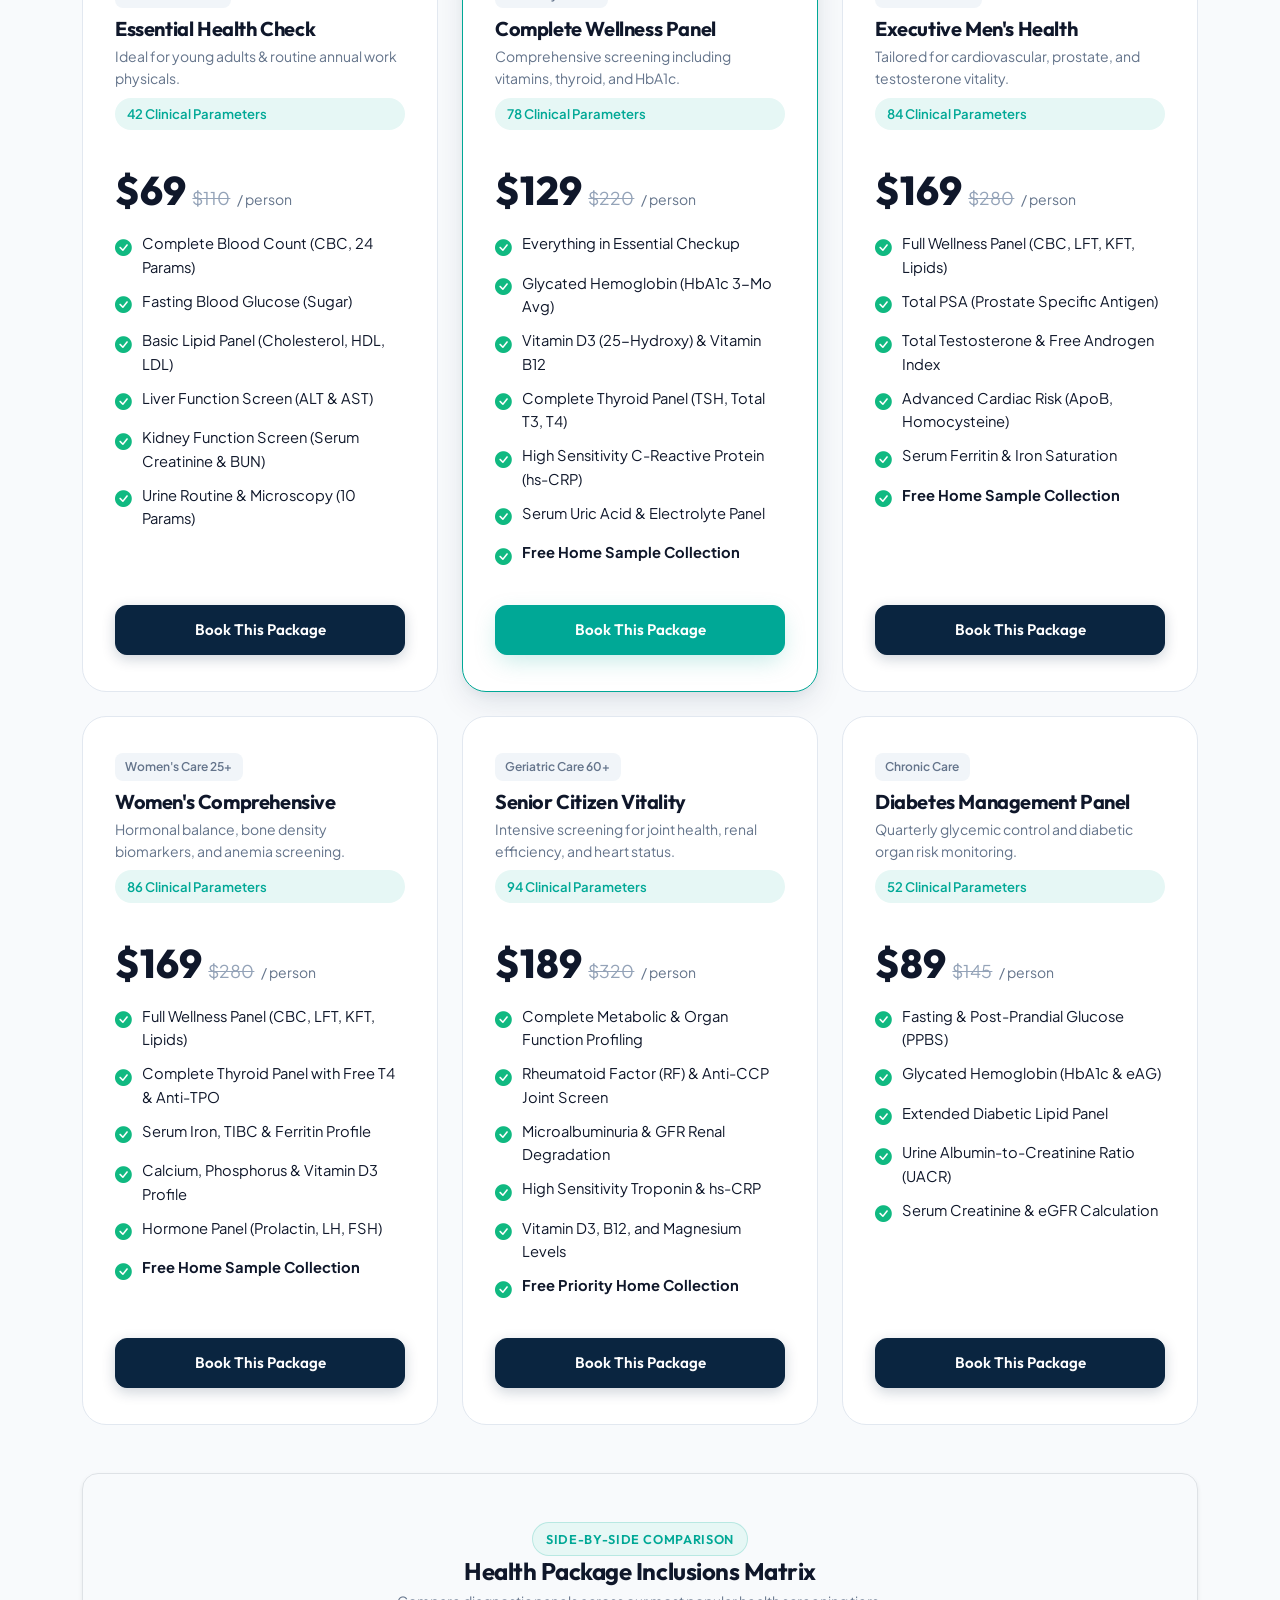
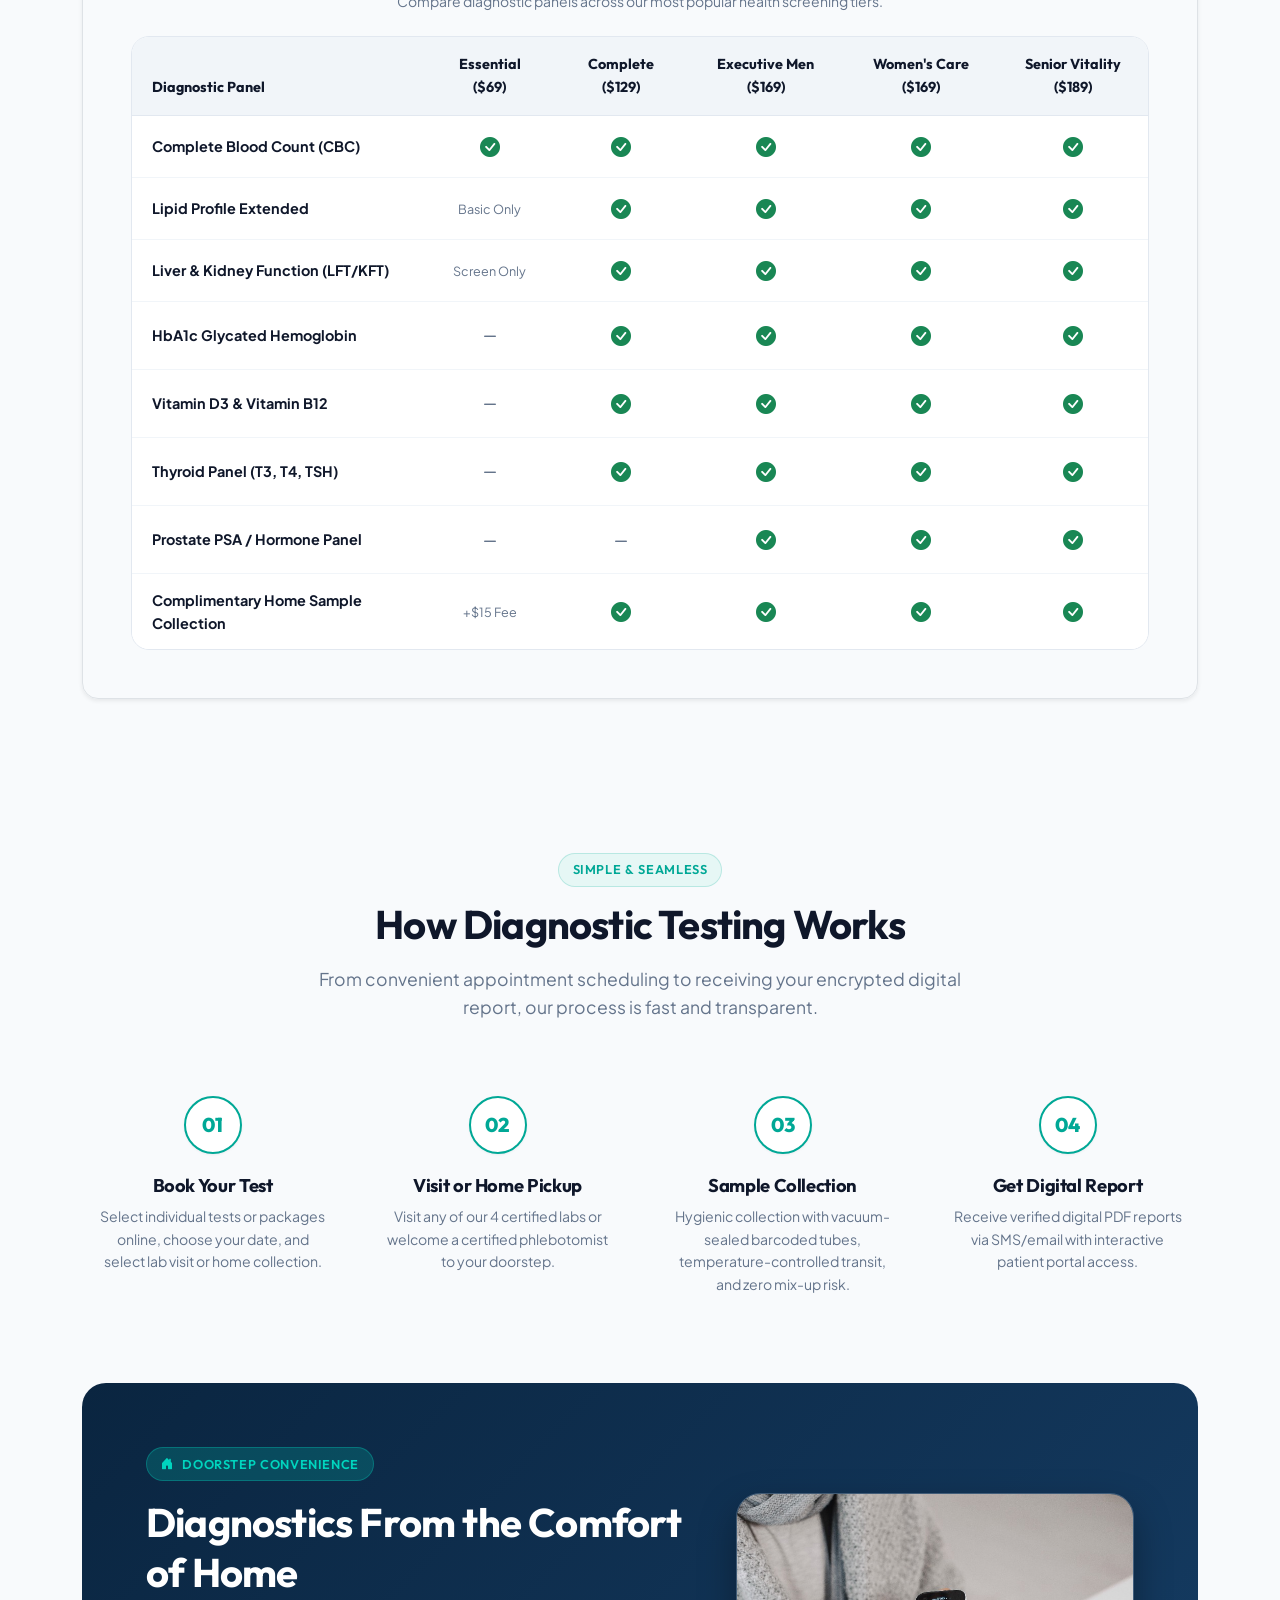
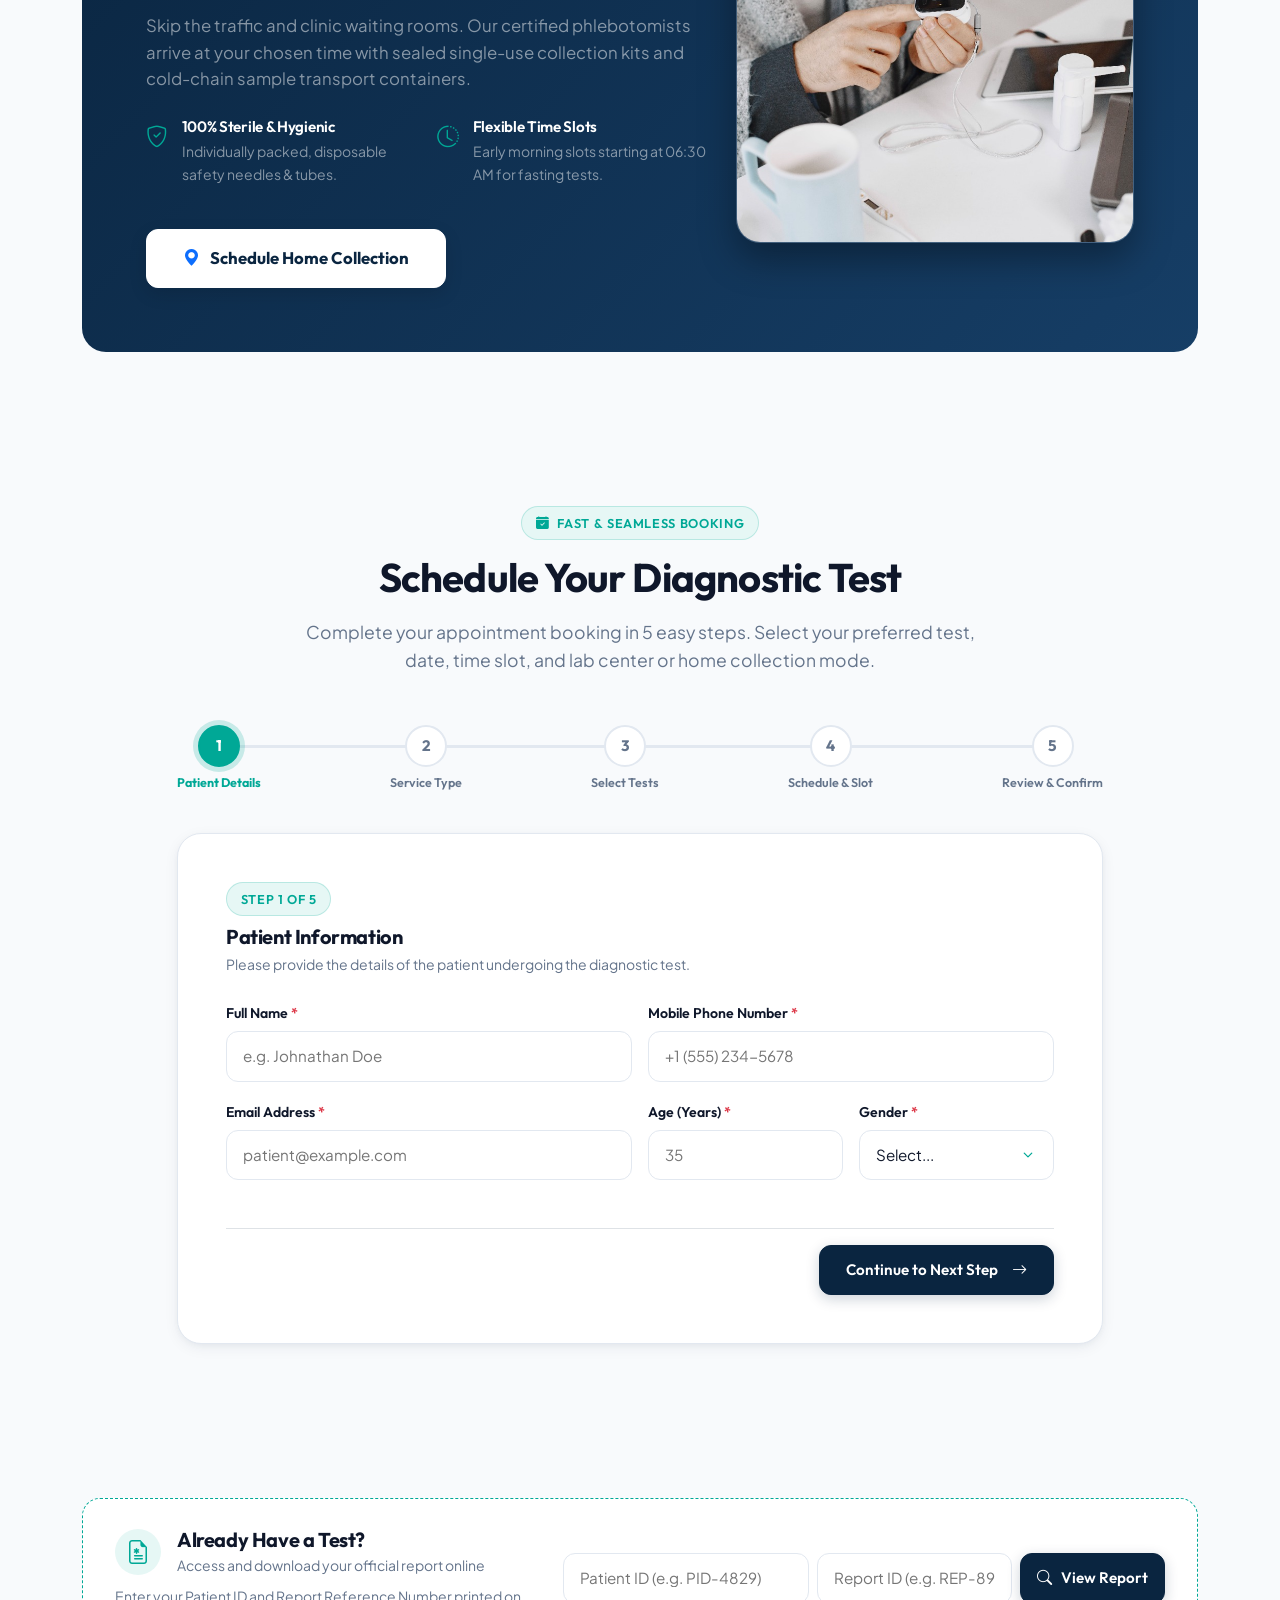
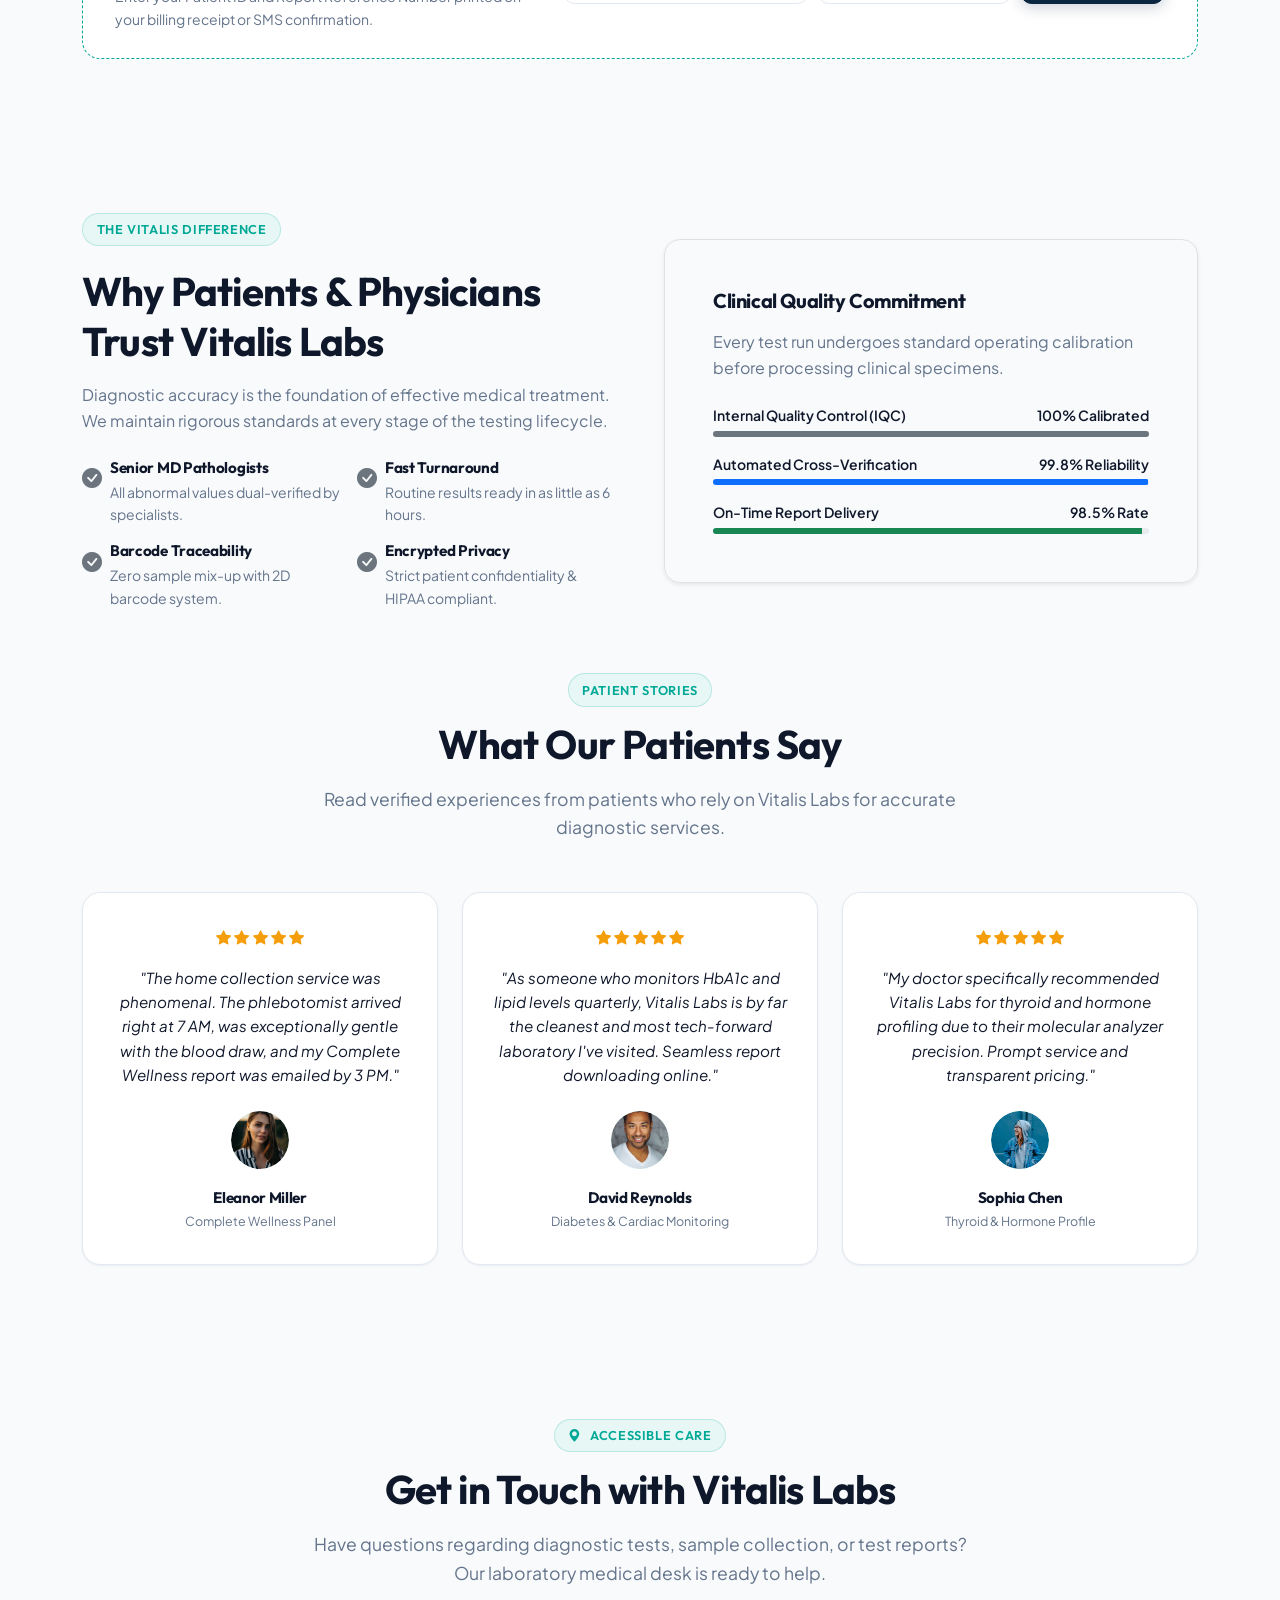
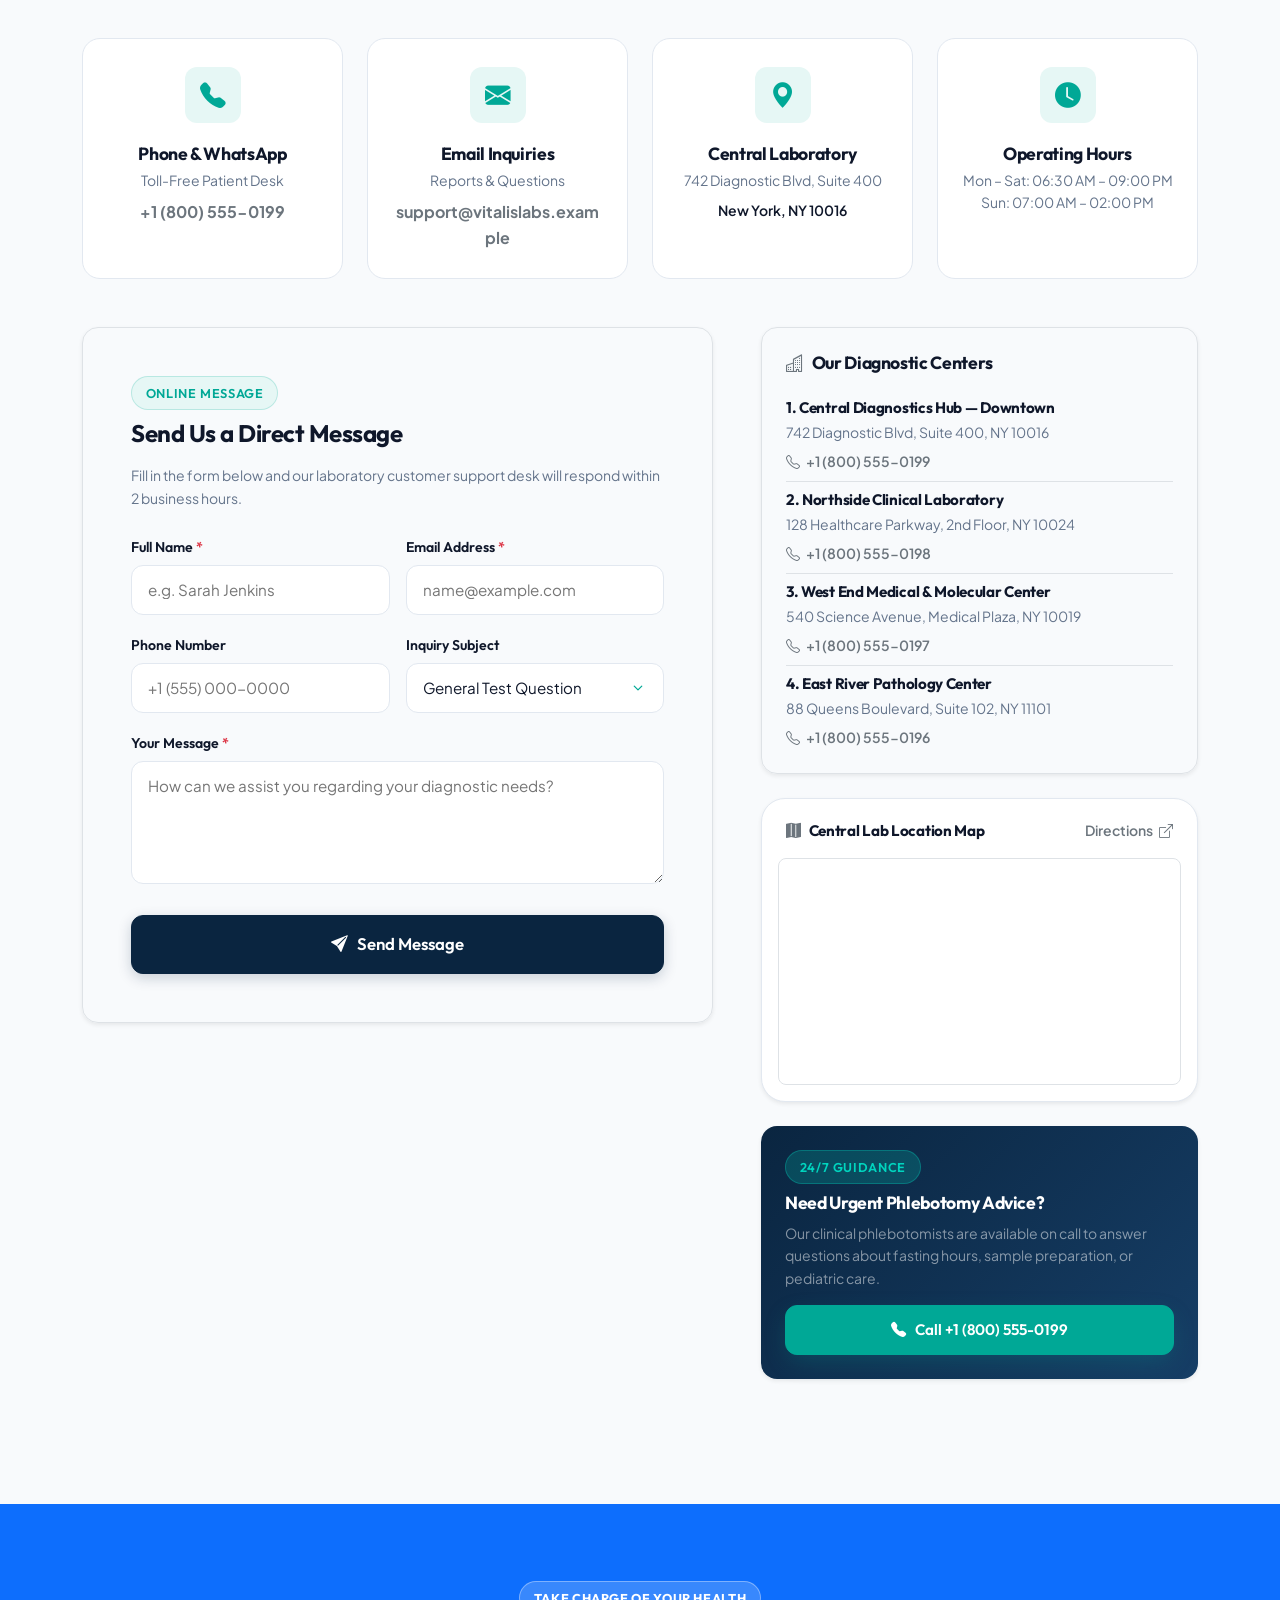
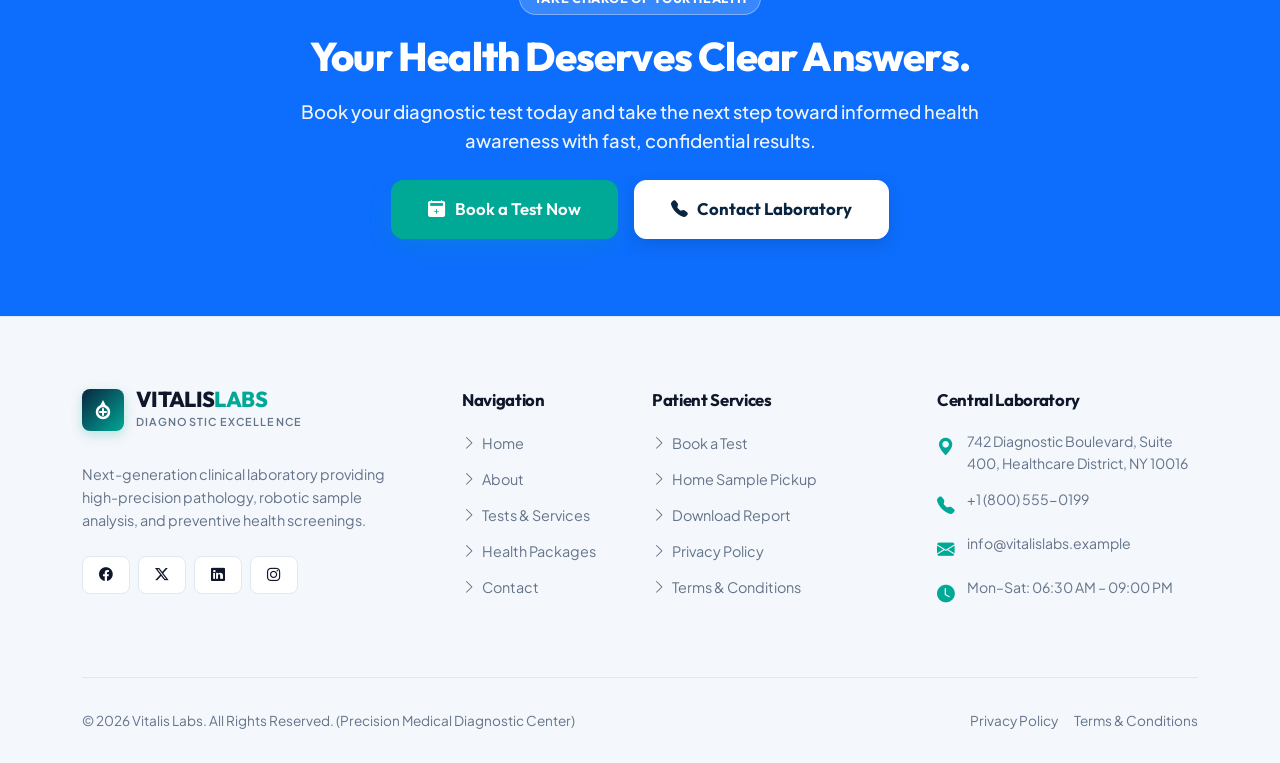
==== commit 8c3ab2ab: "4" ====
--- a/index.html
+++ b/index.html
@@ -25,14 +25,15 @@
 <body data-bs-spy="scroll" data-bs-target="#vitalisMainNav" data-bs-offset="100" tabindex="0">
 
   <!-- TOP ANNOUNCEMENT & QUICK INFO BAR -->
-  <div class="vitalis-topbar d-none d-md-block">
+  <div class="vitalis-topbar">
     <div class="container">
-      <div class="d-flex justify-content-between align-items-center">
-        <div class="d-flex align-items-center gap-4">
+      <div class="d-flex flex-column flex-md-row justify-content-between align-items-center gap-2 gap-md-0 text-center text-md-start">
+        <div class="d-flex flex-wrap justify-content-center justify-content-md-start align-items-center gap-2 gap-md-4">
           <span><i class="bi bi-clock-history text-secondary me-1"></i> Mon - Sat: 06:30 AM – 09:00 PM | Sun: 07:00 AM – 02:00 PM</span>
+          <span class="d-none d-lg-inline text-white-50">|</span>
           <span><i class="bi bi-geo-alt-fill text-secondary me-1"></i> 4 State-of-the-Art Diagnostic Centers</span>
         </div>
-        <div class="d-flex align-items-center gap-3">
+        <div class="d-flex flex-wrap justify-content-center justify-content-md-end align-items-center gap-2 gap-md-3">
           <a href="tel:+18005550199" class="fw-semibold"><i class="bi bi-telephone-fill text-secondary me-1"></i> +1 (800) 555-0199</a>
           <span class="text-white-50">|</span>
           <a href="#reportAccessSection" class="text-light hover-teal"><i class="bi bi-file-earmark-check me-1"></i> Patient Portal</a>
@@ -140,11 +141,15 @@
           <a class="nav-link nav-link-vitalis fs-5 text-center" href="#contact" data-bs-dismiss="offcanvas">Contact</a>
         </li>
       </ul>
-      <div class="pt-4 border-top text-center w-100">
-        <a href="#book-a-test" class="btn-vitalis btn-vitalis-primary w-100 mb-3" data-bs-dismiss="offcanvas">
-          <i class="bi bi-calendar2-plus"></i> Book a Test
+      <div class="pt-3 border-top text-center w-100">
+        <a href="#book-a-test" class="btn-vitalis btn-vitalis-primary w-100 mb-2" data-bs-dismiss="offcanvas">
+          <i class="bi bi-calendar2-plus me-1"></i> Book a Test
         </a>
-        <p class="small text-muted mb-0 text-center"><i class="bi bi-telephone-fill text-secondary me-2"></i>+1 (800) 555-0199</p>
+        <a href="#reportAccessSection" class="btn btn-outline-secondary w-100 mb-3 btn-sm fw-semibold" data-bs-dismiss="offcanvas">
+          <i class="bi bi-file-earmark-check me-1"></i> Patient Portal
+        </a>
+        <p class="small text-muted mb-1 text-center"><i class="bi bi-telephone-fill text-secondary me-2"></i><a href="tel:+18005550199" class="text-decoration-none text-reset fw-semibold">+1 (800) 555-0199</a></p>
+        <p class="x-small text-muted mb-0 text-center" style="font-size: 0.75rem;"><i class="bi bi-geo-alt-fill text-secondary me-1"></i> 4 State-of-the-Art Diagnostic Centers</p>
       </div>
     </div>
   </div>
--- a/assets/css/style.css
+++ b/assets/css/style.css
@@ -434,6 +434,13 @@
 .vitalis-topbar a:hover {
   color: var(--secondary);
 }
+@media (max-width: 767.98px) {
+  .vitalis-topbar {
+    font-size: 0.78rem;
+    padding: 0.4rem 0;
+    line-height: 1.35;
+  }
+}
 
 .vitalis-navbar {
   background: rgba(255, 255, 255, 0.92);
